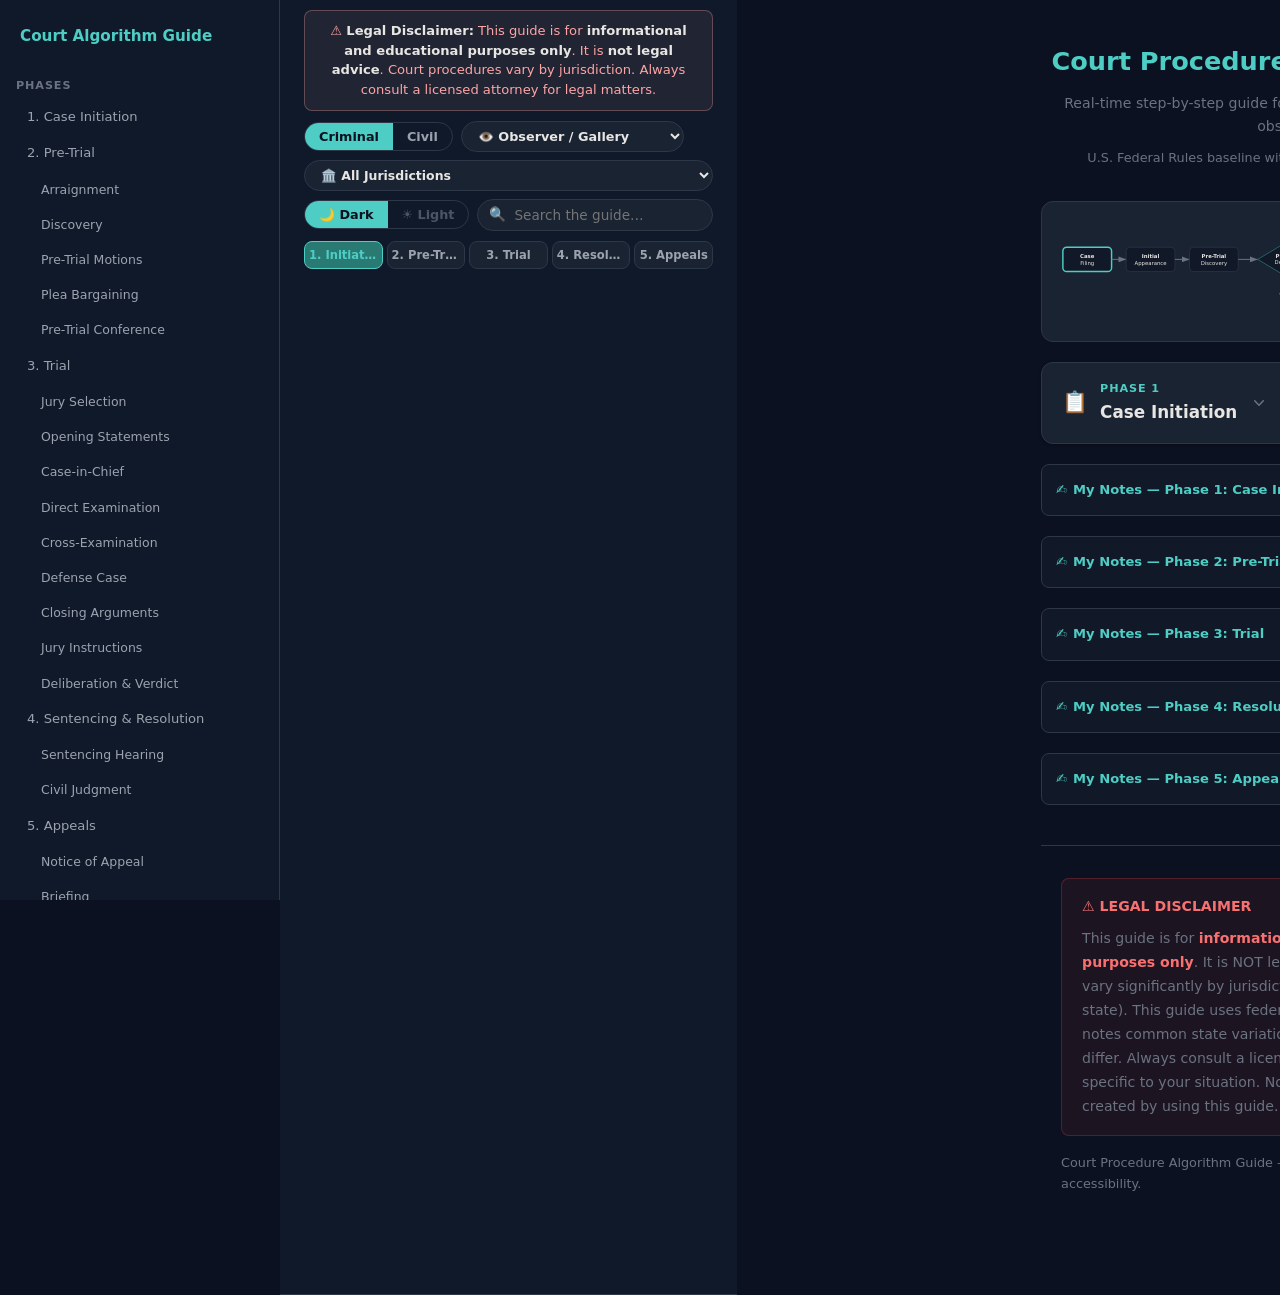
==== index.html @ 758b0d84 "Initial commit: Court Procedure Algorithm Guide https://claude.ai/code/session_01UAbNQMoaGvbBJD4pJRa" ====
<!DOCTYPE html>
<html lang="en">
<head>
<meta charset="UTF-8">
<meta name="viewport" content="width=device-width, initial-scale=1.0">
<title>Court Procedure Algorithm Guide</title>
<meta name="description" content="Autism-friendly, real-time court procedure algorithm guide for watching court cams or sitting in the gallery.">
<link rel="stylesheet" href="court.css">
<script src="court.js" defer></script>
</head>
<body class="case-criminal role-observer">

<!-- =====================================================================
     SIDEBAR NAVIGATION
     ===================================================================== -->
<div class="layout">
<nav class="sidebar" id="sidebar">
  <div style="padding:12px 20px;font-weight:700;color:var(--accent);font-size:0.95rem;">Court Algorithm Guide</div>
  <div class="sidebar-title">Phases</div>
  <a href="#phase1">1. Case Initiation</a>
  <a href="#phase2">2. Pre-Trial</a>
  <a href="#p2-arraignment" class="sub">Arraignment</a>
  <a href="#p2-discovery" class="sub">Discovery</a>
  <a href="#p2-motions" class="sub">Pre-Trial Motions</a>
  <a href="#p2-plea" class="sub">Plea Bargaining</a>
  <a href="#p2-conference" class="sub">Pre-Trial Conference</a>
  <a href="#phase3">3. Trial</a>
  <a href="#p3-voir-dire" class="sub">Jury Selection</a>
  <a href="#p3-openings" class="sub">Opening Statements</a>
  <a href="#p3-case-in-chief" class="sub">Case-in-Chief</a>
  <a href="#p3-direct" class="sub">Direct Examination</a>
  <a href="#p3-cross" class="sub">Cross-Examination</a>
  <a href="#p3-defense-case" class="sub">Defense Case</a>
  <a href="#p3-closings" class="sub">Closing Arguments</a>
  <a href="#p3-instructions" class="sub">Jury Instructions</a>
  <a href="#p3-deliberation" class="sub">Deliberation &amp; Verdict</a>
  <a href="#phase4">4. Sentencing &amp; Resolution</a>
  <a href="#p4-sentencing" class="sub">Sentencing Hearing</a>
  <a href="#p4-civil-judgment" class="sub">Civil Judgment</a>
  <a href="#phase5">5. Appeals</a>
  <a href="#p5-notice" class="sub">Notice of Appeal</a>
  <a href="#p5-briefing" class="sub">Briefing</a>
  <a href="#p5-oral-arg" class="sub">Oral Argument</a>
  <a href="#glossary">Glossary</a>

  <div class="sidebar-title" style="margin-top:16px;">Personal</div>
  <details class="sidebar-panel" id="progressPanel">
    <summary>Progress Tracker</summary>
    <div class="panel-body">
      <div class="progress-bar-mini"><div class="fill" id="progressFill"></div></div>
      <ul class="progress-list">
        <li><label><input type="checkbox" data-phase="phase1"> Phase 1: Initiation</label></li>
        <li><label><input type="checkbox" data-phase="phase2"> Phase 2: Pre-Trial</label></li>
        <li><label><input type="checkbox" data-phase="phase3"> Phase 3: Trial</label></li>
        <li><label><input type="checkbox" data-phase="phase4"> Phase 4: Resolution</label></li>
        <li><label><input type="checkbox" data-phase="phase5"> Phase 5: Appeals</label></li>
      </ul>
    </div>
  </details>
  <details class="sidebar-panel" id="bookmarksPanel">
    <summary>Bookmarks</summary>
    <div class="panel-body">
      <ul class="bookmarks-list" id="bookmarksList"></ul>
      <div class="bookmarks-empty" id="bookmarksEmpty">No bookmarks yet. Click 🔖 on any section to bookmark it.</div>
    </div>
  </details>
</nav>

<div class="sidebar-overlay" id="sidebarOverlay"></div>
<button class="sidebar-toggle" id="sidebarToggle" aria-label="Toggle navigation">☰</button>

<!-- =====================================================================
     TOP BAR: Disclaimer, Controls, Search, Phase Progress
     ===================================================================== -->
<div class="top-bar" id="topBar">
  <div class="disclaimer">
    ⚠️ <strong>Legal Disclaimer:</strong> This guide is for <strong>informational and educational purposes only</strong>. It is <strong>not legal advice</strong>. Court procedures vary by jurisdiction. Always consult a licensed attorney for legal matters.
  </div>
  <div class="controls-row">
    <div class="toggle-group" id="caseToggle">
      <button class="active" data-case="criminal">Criminal</button>
      <button data-case="civil">Civil</button>
    </div>
    <select class="role-select" id="roleSelect">
      <option value="observer" selected>👁️ Observer / Gallery</option>
      <option value="judge">⚖️ Judge</option>
      <option value="prosecution">📋 Prosecution / Plaintiff</option>
      <option value="defense">🛡️ Defense Attorney</option>
      <option value="defendant">👤 Defendant</option>
      <option value="witness">🗣️ Witness</option>
    </select>
    <select class="jurisdiction-select" id="jurisdictionSelect">
      <option value="both" selected>🏛️ All Jurisdictions</option>
      <option value="federal">Federal</option>
      <option value="state">State</option>
    </select>
    <div class="toggle-group" id="themeToggle">
      <button class="active" data-theme="dark">🌙 Dark</button>
      <button data-theme="light">☀️ Light</button>
    </div>
    <div class="search-bar">
      <input type="text" id="searchInput" placeholder="Search the guide…" aria-label="Search">
      <button class="clear-search" id="clearSearch">✕</button>
    </div>
  </div>
  <div class="phase-progress" id="phaseProgress">
    <button data-target="phase1" class="active">1. Initiation</button>
    <button data-target="phase2">2. Pre-Trial</button>
    <button data-target="phase3">3. Trial</button>
    <button data-target="phase4">4. Resolution</button>
    <button data-target="phase5">5. Appeals</button>
  </div>
</div>

<!-- =====================================================================
     MAIN CONTENT AREA
     ===================================================================== -->
<main class="main-content" id="mainContent">

<div class="page-header">
  <h1>Court Procedure Algorithm Guide</h1>
  <p class="subtitle">Real-time step-by-step guide for court cam watchers and gallery observers</p>
  <p class="subtitle" style="margin-top:4px;font-size:0.8rem;">U.S. Federal Rules baseline with common state variations noted</p>
</div>

<!-- =====================================================================
     INTERACTIVE FLOWCHART — Case Flow Navigator
     ===================================================================== -->
<div class="flowchart-container" id="flowchart">
  <svg viewBox="0 0 960 220" xmlns="http://www.w3.org/2000/svg">
    <defs>
      <marker id="arrowhead" markerWidth="8" markerHeight="6" refX="8" refY="3" orient="auto">
        <polygon points="0 0, 8 3, 0 6" fill="var(--text-muted)"/>
      </marker>
    </defs>

    <!-- Phase 1: Case Initiation -->
    <g class="fc-node fc-active" data-phase="phase1" transform="translate(10,60)">
      <rect x="0" y="0" width="100" height="50" rx="8" fill="var(--bg-surface)" stroke="var(--border)" stroke-width="1.5"/>
      <text x="50" y="22" text-anchor="middle" font-weight="600">Case</text>
      <text x="50" y="36" text-anchor="middle">Filing</text>
    </g>
    <line class="fc-arrow" x1="110" y1="85" x2="140" y2="85"/>

    <g class="fc-node" data-phase="phase1" transform="translate(140,60)">
      <rect x="0" y="0" width="100" height="50" rx="8" fill="var(--bg-surface)" stroke="var(--border)" stroke-width="1.5"/>
      <text x="50" y="22" text-anchor="middle" font-weight="600">Initial</text>
      <text x="50" y="36" text-anchor="middle">Appearance</text>
    </g>
    <line class="fc-arrow" x1="240" y1="85" x2="270" y2="85"/>

    <!-- Phase 2: Pre-Trial -->
    <g class="fc-node" data-phase="phase2" transform="translate(270,60)">
      <rect x="0" y="0" width="100" height="50" rx="8" fill="var(--bg-surface)" stroke="var(--border)" stroke-width="1.5"/>
      <text x="50" y="22" text-anchor="middle" font-weight="600">Pre-Trial</text>
      <text x="50" y="36" text-anchor="middle">Discovery</text>
    </g>
    <line class="fc-arrow" x1="370" y1="85" x2="410" y2="85"/>

    <!-- Decision: Plea? -->
    <g class="fc-node" data-phase="phase2" transform="translate(410,55)">
      <polygon points="50,0 100,30 50,60 0,30" fill="var(--bg-surface)" stroke="var(--accent-dim, var(--border))" stroke-width="1.5"/>
      <text x="50" y="27" text-anchor="middle" font-weight="600" font-size="10">Plea</text>
      <text x="50" y="39" text-anchor="middle" font-size="9">Deal?</text>
    </g>
    <!-- Yes arrow (down to sentencing) -->
    <line class="fc-arrow" x1="460" y1="115" x2="460" y2="170"/>
    <text class="fc-label" x="468" y="148">Yes</text>
    <!-- No arrow (right to trial) -->
    <line class="fc-arrow" x1="510" y1="85" x2="550" y2="85"/>
    <text class="fc-label" x="520" y="78">No</text>

    <!-- Phase 3: Trial -->
    <g class="fc-node" data-phase="phase3" transform="translate(550,60)">
      <rect x="0" y="0" width="100" height="50" rx="8" fill="var(--bg-surface)" stroke="var(--border)" stroke-width="1.5"/>
      <text x="50" y="22" text-anchor="middle" font-weight="600">Trial</text>
      <text x="50" y="36" text-anchor="middle">Proceedings</text>
    </g>
    <line class="fc-arrow" x1="650" y1="85" x2="690" y2="85"/>

    <!-- Decision: Guilty? -->
    <g class="fc-node" data-phase="phase3" transform="translate(690,55)">
      <polygon points="50,0 100,30 50,60 0,30" fill="var(--bg-surface)" stroke="var(--accent-dim, var(--border))" stroke-width="1.5"/>
      <text x="50" y="27" text-anchor="middle" font-weight="600" font-size="10">Guilty</text>
      <text x="50" y="39" text-anchor="middle" font-size="9">Verdict?</text>
    </g>
    <!-- Yes arrow (down to sentencing) -->
    <line class="fc-arrow" x1="740" y1="115" x2="740" y2="170"/>
    <text class="fc-label" x="748" y="148">Yes</text>
    <!-- No arrow (to case closed) -->
    <line class="fc-arrow" x1="790" y1="85" x2="920" y2="85"/>
    <text class="fc-label" x="830" y="78">Not Guilty</text>

    <!-- Case Closed (acquittal) -->
    <g transform="translate(920,70)">
      <ellipse cx="20" cy="15" rx="20" ry="15" fill="var(--bg-surface)" stroke="var(--border)" stroke-width="1.5"/>
      <text x="20" y="19" text-anchor="middle" font-size="9" font-weight="600">End</text>
    </g>

    <!-- Phase 4: Sentencing (bottom row) -->
    <g class="fc-node" data-phase="phase4" transform="translate(550,170)">
      <rect x="0" y="0" width="100" height="40" rx="8" fill="var(--bg-surface)" stroke="var(--border)" stroke-width="1.5"/>
      <text x="50" y="25" text-anchor="middle" font-weight="600">Sentencing</text>
    </g>
    <!-- Arrows pointing into sentencing from plea and verdict -->
    <line class="fc-arrow" x1="460" y1="190" x2="550" y2="190"/>
    <line class="fc-arrow" x1="650" y1="190" x2="740" y2="170" style="display:none"/>

    <!-- Phase 5: Appeals -->
    <line class="fc-arrow" x1="650" y1="190" x2="690" y2="190"/>
    <g class="fc-node" data-phase="phase5" transform="translate(690,170)">
      <rect x="0" y="0" width="100" height="40" rx="8" fill="var(--bg-surface)" stroke="var(--border)" stroke-width="1.5"/>
      <text x="50" y="25" text-anchor="middle" font-weight="600">Appeals</text>
    </g>

    <!-- Arrow from sentencing down and then to appeals is already implied by position -->
    <!-- Arrow from guilty verdict down to sentencing -->
    <line class="fc-arrow" x1="740" y1="170" x2="740" y2="190" style="display:none"/>
  </svg>
</div>

<!-- =====================================================================
     PHASE 1: CASE INITIATION
     ===================================================================== -->
<div class="phase phase-tab active" id="phase1">
<div class="phase-card">
  <div class="phase-hdr" onclick="togglePhase(this)">
    <span class="icon">📋</span>
    <div>
      <div class="phase-num">Phase 1</div>
      <div class="label">Case Initiation</div>
    </div>
    <svg class="chevron" viewBox="0 0 20 20" fill="currentColor"><path d="M5.23 7.21a.75.75 0 011.06.02L10 11.168l3.71-3.938a.75.75 0 111.08 1.04l-4.25 4.5a.75.75 0 01-1.08 0l-4.25-4.5a.75.75 0 01.02-1.06z"/></svg>
  </div>
  <div class="phase-body">
    <div class="phase-body-inner">

      <!-- Recognition Cues -->
      <div class="section-block recognition">
        <div class="sec-title">👁️ Recognition Cues — What You See/Hear Right Now</div>
        <p><strong>On court cam:</strong> You will likely NOT see this phase on camera. Case initiation happens at the clerk's office or electronically. If you see a brief hearing, it is probably an initial appearance (criminal) where the defendant first appears before a judge.</p>
        <p><strong>Audio cues:</strong> The judge may state the case number and parties' names. You may hear "This is the initial appearance in the matter of [State/People] versus [Name]."</p>
        <p><strong>Visual cues:</strong> Defendant may be in jail clothing (if arrested) or street clothes. Attorney may or may not be present yet.</p>
      </div>

      <!-- Overview -->
      <div class="section-block" style="background:transparent;border:none;padding:0 0 0 0;">
        <h3>Overview &amp; Purpose</h3>
        <p>This is how a court case officially begins. In a <strong>criminal case</strong>, the government files charges against a person. In a <strong>civil case</strong>, one person or organization files a complaint against another. The court assigns a case number, and the other side gets officially notified. This phase is mostly paperwork — you rarely see it on a court cam.</p>
      </div>

      <!-- Judge -->
      <div class="section-block judge" data-role="judge">
        <div class="sec-title">⚖️ Judge</div>
        <p><strong>MUST do:</strong></p>
        <ul>
          <li>Review the filed complaint or charging document for legal sufficiency</li>
          <li>In criminal cases: determine <span class="term" data-term="probable-cause">probable cause</span> if charges come via complaint (not grand jury indictment)</li>
          <li>Set an initial hearing date</li>
          <li>Issue a summons or, in criminal cases, a warrant if the defendant has not been arrested</li>
        </ul>
        <p><strong>MAY do:</strong></p>
        <ul>
          <li>Dismiss the case immediately if the filing is legally deficient on its face</li>
          <li>Issue a <span class="term" data-term="tro">temporary restraining order (TRO)</span> in civil cases if emergency relief is requested</li>
          <li class="criminal-only">Set bail or conditions of release at the initial appearance</li>
        </ul>
        <p><strong>Discretionary powers:</strong></p>
        <ul>
          <li>Assign the case to a specific courtroom or division</li>
          <li>Consolidate related cases</li>
          <li class="criminal-only">Decide whether to hold the defendant or release them before arraignment</li>
        </ul>
      </div>

      <!-- Prosecution / Plaintiff -->
      <div class="section-block prosecution" data-role="prosecution">
        <div class="sec-title">📋 Prosecution / Plaintiff</div>
        <p><strong>Due diligence:</strong></p>
        <ul>
          <li class="criminal-only">Review all evidence before filing charges to ensure they can be supported</li>
          <li class="civil-only">Verify all facts in the complaint are accurate and supportable</li>
          <li>Confirm the correct court has <span class="term" data-term="jurisdiction">jurisdiction</span> (authority to hear this type of case)</li>
          <li>Ensure the <span class="term" data-term="statute-of-limitations">statute of limitations</span> (deadline to file) has not expired</li>
        </ul>
        <p><strong>Required actions:</strong></p>
        <ul>
          <li>File the charging document (criminal) or complaint (civil) with the clerk</li>
          <li>Pay filing fees or obtain a fee waiver (civil)</li>
          <li>Arrange for the other side to be officially served (given legal notice)</li>
        </ul>
      </div>

      <!-- Defense -->
      <div class="section-block defense" data-role="defense">
        <div class="sec-title">🛡️ Defense</div>
        <p><strong>Due diligence:</strong></p>
        <ul>
          <li>Verify that service was done correctly (the notice was delivered following legal rules)</li>
          <li>Check that the court has proper jurisdiction</li>
          <li>Review the complaint or charges for legal deficiencies</li>
        </ul>
        <p><strong>Required actions:</strong></p>
        <ul>
          <li class="criminal-only">Appear at the initial appearance if the defendant has been arrested</li>
          <li class="civil-only">Note the deadline to file a response (usually 20-30 days after service)</li>
        </ul>
        <p><strong>Counter-strategies:</strong></p>
        <ul>
          <li>File a motion to dismiss if the complaint fails to state a valid legal claim</li>
          <li>Challenge improper service of process</li>
          <li>Challenge jurisdiction or venue (the case is filed in the wrong court or location)</li>
        </ul>
      </div>

      <!-- Objections Guide -->
      <div class="section-block objection">
        <div class="sec-title">🚩 Objections Guide</div>
        <p>Objections are rare during case initiation. The main challenges happen through written motions, not spoken objections. However, at an <strong>initial appearance</strong> (criminal), you may hear:</p>
        <table>
          <tr><th>Objection / Motion</th><th>When Raised</th><th>Example Phrasing</th><th>Typical Response</th></tr>
          <tr>
            <td>Challenge to probable cause</td>
            <td>Initial appearance, before bail is set</td>
            <td>"Your Honor, the defense challenges the finding of probable cause. The affidavit fails to establish…"</td>
            <td>Judge reviews the affidavit; may order a probable cause hearing or find cause exists</td>
          </tr>
          <tr>
            <td>Excessive bail argument</td>
            <td>After charges are read</td>
            <td>"Your Honor, the requested bail is excessive given my client's ties to the community and lack of prior record…"</td>
            <td>Judge sets, reduces, or denies bail. Cites flight risk and community safety factors.</td>
          </tr>
          <tr>
            <td>Request for appointed counsel</td>
            <td>When the judge asks about representation</td>
            <td>"Your Honor, I cannot afford an attorney and request the court appoint one."</td>
            <td>Judge orders a financial inquiry; appoints a public defender if the defendant qualifies</td>
          </tr>
        </table>
      </div>

      <!-- Evidence Rules -->
      <div class="section-block evidence">
        <div class="sec-title">📜 Evidence Rules in This Phase</div>
        <p>Very few evidence rules apply during case initiation because there is no testimony or trial-style evidence presentation. Key points:</p>
        <ul>
          <li><strong>Probable cause standard (criminal):</strong> Much lower than trial. The judge only needs to find that a reasonable person would believe a crime was committed and this defendant committed it. Hearsay IS allowed in probable cause affidavits. (See <em>Illinois v. Gates</em>, 462 U.S. 213 (1983).)</li>
          <li><strong>Complaint allegations (civil):</strong> Taken as true for purposes of deciding whether the case can proceed. No evidence is presented — just the written allegations.</li>
          <li class="federal-note"><strong>FRE reference:</strong> The Federal Rules of Evidence (FRE) do not generally apply at this stage. <em>FRE 1101(d)(3)</em> exempts preliminary examinations in criminal cases from most evidence rules.</li>
          <li class="state-note"><strong>State variation:</strong> Some states require a preliminary hearing within a set number of days (e.g., 10-14 days) if the defendant is in custody. Others use grand jury indictment instead.</li>
        </ul>
      </div>

      <!-- Decision Tree -->
      <div class="section-block" style="background:transparent;border:none;padding:0;">
        <div class="sec-title" style="color:var(--accent);">🔀 Next Possible Outcomes</div>
        <div class="decision-tree">Case Filed
├─ Criminal Path
│  ├─ Arrest already made → Initial Appearance (within 24-48 hrs)
│  │  ├─ Bail set → Defendant released → Arraignment scheduled
│  │  └─ Bail denied → Defendant held in custody → Arraignment scheduled
│  └─ No arrest yet → Summons or warrant issued
│     ├─ Defendant appears voluntarily → Initial Appearance
│     └─ Warrant executed (arrest) → Initial Appearance
└─ Civil Path
   ├─ Complaint filed and served → Defendant has 20-30 days to respond
   │  ├─ Defendant files Answer → Case moves to Pre-Trial (Discovery)
   │  ├─ Defendant files Motion to Dismiss → Judge rules on motion
   │  └─ Defendant does nothing → Plaintiff may seek Default Judgment
   └─ Emergency relief requested → Judge may issue TRO immediately</div>
      </div>

      <!-- Sensory / Social Expectations -->
      <div class="section-block observer">
        <div class="sec-title">👁️ Sensory &amp; Social Expectations (Gallery / Court Cam)</div>
        <ul>
          <li><strong>Noise level:</strong> Very quiet. Mostly the judge speaking and brief attorney responses.</li>
          <li><strong>Duration:</strong> Initial appearances are very short — usually 5 to 15 minutes per case.</li>
          <li><strong>What you see:</strong> The defendant stands (often in jail clothing if arrested). A public defender may be meeting them for the first time. The judge reads charges quickly.</li>
          <li><strong>Gallery etiquette:</strong> Remain seated and silent. No phones. No reactions. The bailiff will enforce this.</li>
          <li><strong>Emotional tone:</strong> This can be stressful to watch. Defendants may appear confused or emotional. Family members in the gallery may react.</li>
        </ul>
      </div>

      <!-- Checklist & Observer Notes -->
      <div class="section-block checklist">
        <div class="sec-title">✅ Checklist &amp; Observer Notes</div>
        <p><strong>For participants:</strong></p>
        <ul>
          <li>Confirm you have the correct court date, time, and courtroom number</li>
          <li>Bring a government-issued photo ID</li>
          <li>Arrive at least 30 minutes early for security screening</li>
          <li class="criminal-only">If defendant: do not discuss the case with anyone except your attorney</li>
          <li class="civil-only">If plaintiff: bring copies of all filed documents</li>
        </ul>
        <p><strong>What to watch for on cam:</strong></p>
        <ul>
          <li>Does the judge explain the charges clearly to the defendant?</li>
          <li>Does the defendant have an attorney, or is one being appointed?</li>
          <li>What bail amount is set? Are conditions attached (e.g., no contact orders)?</li>
          <li>What is the next court date? (The judge will state this.)</li>
        </ul>
      </div>

      <!-- Pitfalls -->
      <div class="section-block pitfalls">
        <div class="sec-title">⚠️ Common Pitfalls &amp; Red Flags</div>
        <ul>
          <li><strong>Missing the response deadline (civil):</strong> If the defendant does not respond to the complaint within the deadline, the plaintiff can request a default judgment — meaning they win automatically.</li>
          <li><strong>Failing to appear (criminal):</strong> If the defendant does not show up for the initial appearance, the judge will issue a bench warrant for their arrest.</li>
          <li><strong>Wrong court:</strong> Filing in a court that lacks jurisdiction wastes time and money. The case gets dismissed, and you must refile in the correct court.</li>
          <li><strong>Statute of limitations expired:</strong> If the filing deadline has passed, the case is permanently barred. There is no fix for this.</li>
        </ul>
      </div>

    </div>
  </div>
</div>
</div>
<details class="phase-notes">
  <summary>My Notes — Phase 1: Case Initiation</summary>
  <textarea data-phase="phase1" placeholder="Type your personal notes for Phase 1: Case Initiation here..."></textarea>
</details>
<!-- END PHASE 1 -->

<!-- =====================================================================
     PHASE 2: PRE-TRIAL
     ===================================================================== -->
<div class="phase phase-tab" id="phase2">
<div class="phase-card">
  <div class="phase-hdr" onclick="togglePhase(this)">
    <span class="icon">⚙️</span>
    <div>
      <div class="phase-num">Phase 2</div>
      <div class="label">Pre-Trial</div>
    </div>
    <svg class="chevron" viewBox="0 0 20 20" fill="currentColor"><path d="M5.23 7.21a.75.75 0 011.06.02L10 11.168l3.71-3.938a.75.75 0 111.08 1.04l-4.25 4.5a.75.75 0 01-1.08 0l-4.25-4.5a.75.75 0 01.02-1.06z"/></svg>
  </div>
  <div class="phase-body">
    <div class="phase-body-inner">

      <div class="section-block recognition">
        <div class="sec-title">👁️ Recognition Cues — What You See/Hear Right Now</div>
        <p><strong>On court cam:</strong> Pre-trial hearings are common on court cams. You will see attorneys standing at tables, speaking to the judge. There is no jury present. The defendant sits at the defense table.</p>
        <p><strong>Audio cues:</strong> The judge may say "We are here on the matter of…" or "This is a pre-trial conference in case number…" You may hear references to "discovery," "motions," or "scheduling."</p>
        <p><strong>Visual cues:</strong> No jury box is filled. Attorneys may be holding folders or binders. The mood is procedural, not dramatic.</p>
      </div>

      <div class="section-block" style="background:transparent;border:none;padding:0;">
        <h3>Overview &amp; Purpose</h3>
        <p>Everything between filing the case and the actual trial happens here. Both sides exchange evidence (discovery), argue about what evidence should be allowed (motions), and try to resolve the case without a trial if possible. In criminal cases, this is where arraignment and plea bargaining happen. This phase can last weeks to months.</p>
      </div>

<!-- ============= SUB-PHASE 2A: ARRAIGNMENT ============= -->
<div class="sub-phase" id="phase2a">
  <div class="phase-card sub">
    <div class="phase-hdr sub" onclick="togglePhase(this)">
      <span class="icon">📢</span>
      <div>
        <div class="phase-num">Phase 2A</div>
        <div class="label">Arraignment</div>
      </div>
      <svg class="chevron" viewBox="0 0 20 20" fill="currentColor"><path d="M5.23 7.21a.75.75 0 011.06.02L10 11.168l3.71-3.938a.75.75 0 111.08 1.04l-4.25 4.5a.75.75 0 01-1.08 0l-4.25-4.5a.75.75 0 01.02-1.06z"/></svg>
    </div>
    <div class="phase-body">
      <div class="phase-body-inner">

        <div class="section-block recognition">
          <div class="sec-title">👁️ Recognition Cues</div>
          <p><strong>On court cam:</strong> The defendant stands before the judge. The judge reads the charges out loud. The defendant says "guilty," "not guilty," or "no contest." This is one of the most commonly filmed moments.</p>
          <p><strong>Audio cues:</strong> "How do you plead?" or "Do you understand the charges against you?" The clerk may read the charges formally.</p>
          <p><strong>Visual cues:</strong> Defendant stands, usually with their attorney. This is often brief — 5 to 15 minutes.</p>
        </div>

        <div class="section-block" style="background:transparent;border:none;padding:0;">
          <h3>Overview &amp; Purpose</h3>
          <p>Arraignment is the formal reading of criminal charges in open court. The defendant hears exactly what they are accused of and enters a plea. This is <strong>criminal only</strong> — civil cases do not have arraignments. In civil cases, the equivalent is the defendant filing a written Answer to the complaint.</p>
        </div>

        <div class="section-block judge" data-role="judge">
          <div class="sec-title">⚖️ Judge</div>
          <p><strong>MUST do:</strong></p>
          <ul>
            <li>Ensure the defendant understands the charges (read them or confirm defense counsel has explained them)</li>
            <li>Ask the defendant to enter a plea: guilty, not guilty, or no contest (<span class="term" data-term="nolo-contendere">nolo contendere</span>)</li>
            <li>Confirm the defendant has an attorney or waives that right knowingly</li>
            <li>Advise the defendant of their constitutional rights (right to trial, right to confront witnesses, right against self-incrimination)</li>
            <li>Set bail or modify existing bail conditions</li>
          </ul>
          <p><strong>MAY do:</strong></p>
          <ul>
            <li>Accept a guilty plea if it meets all legal requirements (knowing, voluntary, factual basis)</li>
            <li>Enter a not-guilty plea on behalf of a defendant who refuses to plead or stands mute</li>
            <li>Set a trial date or schedule the next hearing</li>
            <li>Issue protective orders (e.g., no-contact orders)</li>
          </ul>
          <p><strong>Discretionary powers:</strong></p>
          <ul>
            <li>Allow a continuance (delay) if the defense needs more time to review charges</li>
            <li>Modify bail up or down based on new information</li>
            <li>Refer the defendant for a competency evaluation if there are concerns about their ability to understand proceedings</li>
          </ul>
        </div>

        <div class="section-block prosecution" data-role="prosecution">
          <div class="sec-title">📋 Prosecution</div>
          <p><strong>Due diligence:</strong></p>
          <ul>
            <li>Ensure the charging document is accurate and complete before arraignment</li>
            <li>Be prepared to state the factual basis for charges if the defendant pleads guilty</li>
            <li>Have bail recommendation ready (based on flight risk, danger to community, criminal history)</li>
          </ul>
          <p><strong>Required actions:</strong></p>
          <ul>
            <li>Provide the defendant with a copy of the charging document (if not already done)</li>
            <li>Disclose any <span class="term" data-term="brady-material">Brady material</span> (evidence favorable to the defendant) as soon as practicable</li>
          </ul>
          <p><strong>Optional strategies:</strong></p>
          <ul>
            <li>Request high bail or detention if the defendant is a flight risk or danger</li>
            <li>Offer an early plea deal to resolve the case quickly</li>
            <li>Request a protective order if witness safety is a concern</li>
          </ul>
        </div>

        <div class="section-block defense" data-role="defense">
          <div class="sec-title">🛡️ Defense</div>
          <p><strong>Due diligence:</strong></p>
          <ul>
            <li>Review the charging document for errors, missing elements, or overcharging</li>
            <li>Verify the defendant understands the charges and potential penalties</li>
            <li>Assess whether bail conditions are appropriate</li>
          </ul>
          <p><strong>Required actions:</strong></p>
          <ul>
            <li>Enter a plea (almost always "not guilty" at arraignment to preserve all options)</li>
            <li>Request discovery from the prosecution</li>
          </ul>
          <p><strong>Counter-strategies:</strong></p>
          <ul>
            <li>Challenge the charges (move to dismiss for insufficient evidence or defective indictment)</li>
            <li>Argue for reduced bail or release on own recognizance (OR)</li>
            <li>Request a speedy trial if strategically advantageous</li>
            <li>Waive formal reading of charges (common — saves time, already reviewed with attorney)</li>
          </ul>
        </div>

        <div class="section-block objection">
          <div class="sec-title">🚩 Objections Guide</div>
          <p>Arraignment objections are limited but important:</p>
          <table>
            <tr><th>Objection / Motion</th><th>When Raised</th><th>Example Phrasing</th><th>Typical Response</th></tr>
            <tr>
              <td>Defective indictment / information</td>
              <td>Before entering a plea</td>
              <td>"Your Honor, we move to dismiss. The indictment fails to allege all essential elements of the offense under [statute]."</td>
              <td>Judge may dismiss, order the prosecution to re-file, or deny the motion and allow the case to proceed.</td>
            </tr>
            <tr>
              <td>Speedy trial violation</td>
              <td>If arraignment is delayed beyond statutory limits</td>
              <td>"Your Honor, we move to dismiss for violation of my client's right to a speedy arraignment. [X] days have passed since arrest."</td>
              <td>Judge examines the timeline. May dismiss or find good cause for the delay.</td>
            </tr>
            <tr>
              <td>Bail objection — excessive</td>
              <td>After prosecution requests bail amount</td>
              <td>"Your Honor, the requested bail of $[amount] is excessive under the Eighth Amendment. My client has [ties to community, employment, no prior record]…"</td>
              <td>Judge weighs factors and sets bail. May reduce, maintain, or increase.</td>
            </tr>
            <tr>
              <td>Bail objection — seek detention</td>
              <td>After defense requests release</td>
              <td>"Your Honor, the People request remand. The defendant poses a significant flight risk and danger to the community based on [specific facts]."</td>
              <td>Judge holds a detention hearing or rules immediately based on the record.</td>
            </tr>
            <tr>
              <td>Competency concern</td>
              <td>Any time during the proceeding</td>
              <td>"Your Honor, I have a good-faith concern about my client's competency to understand these proceedings. I request an evaluation."</td>
              <td>Judge typically grants the request. Proceedings are paused until a competency evaluation is completed.</td>
            </tr>
          </table>
        </div>

        <div class="section-block evidence">
          <div class="sec-title">📜 Evidence Rules in This Phase</div>
          <ul>
            <li><strong>No evidence is presented at arraignment.</strong> This is a procedural hearing, not an evidentiary one.</li>
            <li><strong>Exception — bail hearings:</strong> Prosecutors may present evidence (criminal history, flight risk factors) to support bail requests. The rules of evidence are relaxed — hearsay and proffer (attorney's summary of what evidence would show) are typically allowed.</li>
            <li class="federal-note"><strong>Guilty plea requirement:</strong> If the defendant pleads guilty, the judge must establish a <span class="term" data-term="factual-basis">factual basis</span> — the prosecution briefly states what they would prove at trial. This is NOT full evidence presentation. (<em>Federal Rule of Criminal Procedure 11(b)(3)</em>)</li>
            <li class="state-note"><strong>State variation:</strong> Some states combine the initial appearance and arraignment into one hearing. Others hold them separately. Federal courts under FRCP Rule 10 require arraignment in open court.</li>
          </ul>
        </div>

        <div class="section-block" style="background:transparent;border:none;padding:0;">
          <div class="sec-title" style="color:var(--accent);">🔀 Next Possible Outcomes</div>
          <div class="decision-tree">Arraignment
├─ Defendant pleads NOT GUILTY (most common)
│  ├─ Case proceeds to Discovery (Phase 2B)
│  ├─ Trial date is set
│  └─ Bail conditions set or modified
├─ Defendant pleads GUILTY
│  ├─ Judge confirms plea is knowing and voluntary
│  ├─ Judge accepts plea → Sentencing scheduled (Phase 4)
│  └─ Judge rejects plea (rare) → Plea withdrawn, case continues
├─ Defendant pleads NO CONTEST (nolo contendere)
│  ├─ Same as guilty for criminal purposes
│  └─ Cannot be used against defendant in related civil case
├─ Defendant stands MUTE (refuses to plead)
│  └─ Judge enters not-guilty plea on their behalf → Case proceeds
└─ Competency concern raised
   └─ Proceedings paused → Evaluation ordered → Return to court</div>
        </div>

        <div class="section-block observer">
          <div class="sec-title">👁️ Sensory &amp; Social Expectations (Gallery / Court Cam)</div>
          <ul>
            <li><strong>Noise level:</strong> Quiet. The judge speaks clearly and directly to the defendant.</li>
            <li><strong>Duration:</strong> Usually 5-15 minutes per defendant. High-profile cases may take longer.</li>
            <li><strong>What you see:</strong> Defendant stands at the podium or defense table. Attorney stands next to them. Prosecutor is at the other table. No jury present.</li>
            <li><strong>Pace:</strong> Courts often process many arraignments in a row (a "calendar call"). Each one is fast. You may see 10-30 defendants in one session.</li>
            <li><strong>Emotional tone:</strong> Tense but routine. Most defendants plead not guilty and the hearing ends quickly. Guilty pleas create more discussion.</li>
            <li><strong>Gallery note:</strong> Family members often attend. You may hear quiet reactions when bail is set high or charges are read.</li>
          </ul>
        </div>

        <div class="section-block checklist">
          <div class="sec-title">✅ Checklist &amp; Observer Notes</div>
          <p><strong>For participants:</strong></p>
          <ul>
            <li>Defendant: dress appropriately (business casual minimum if out of custody)</li>
            <li>Know the case number and courtroom before arriving</li>
            <li>Defense attorney: have reviewed the charging document and discussed plea options with client</li>
            <li>Do NOT speak unless the judge asks you a direct question</li>
          </ul>
          <p><strong>What to watch for on cam:</strong></p>
          <ul>
            <li>What plea does the defendant enter? (Almost always "not guilty" at this stage)</li>
            <li>Does the judge explain the rights clearly?</li>
            <li>What bail is set? Any conditions (GPS monitor, no contact, surrender passport)?</li>
            <li>Does the defense request anything unusual (competency eval, speedy trial demand)?</li>
            <li>Is the next court date stated clearly?</li>
          </ul>
        </div>

        <div class="section-block pitfalls">
          <div class="sec-title">⚠️ Common Pitfalls &amp; Red Flags</div>
          <ul>
            <li><strong>Pleading guilty too early:</strong> Defendants who plead guilty at arraignment without attorney advice may waive important rights and miss potential defenses.</li>
            <li><strong>Not understanding charges:</strong> If the defendant seems confused, the defense attorney should request time to explain. Judges sometimes proceed too quickly.</li>
            <li><strong>Bail set too high:</strong> If the defendant cannot post bail, they remain in jail during the entire pre-trial period, which can pressure them into accepting a plea deal.</li>
            <li><strong>Missing arraignment:</strong> A bench warrant will be issued. The defendant will be arrested and may lose bail privileges.</li>
          </ul>
        </div>

      </div>
    </div>
  </div>
</div>
<!-- END SUB-PHASE 2A -->

<!-- ============= SUB-PHASE 2B: DISCOVERY ============= -->
<div class="sub-phase" id="phase2b">
  <div class="phase-card sub">
    <div class="phase-hdr sub" onclick="togglePhase(this)">
      <span class="icon">🔍</span>
      <div>
        <div class="phase-num">Phase 2B</div>
        <div class="label">Discovery</div>
      </div>
      <svg class="chevron" viewBox="0 0 20 20" fill="currentColor"><path d="M5.23 7.21a.75.75 0 011.06.02L10 11.168l3.71-3.938a.75.75 0 111.08 1.04l-4.25 4.5a.75.75 0 01-1.08 0l-4.25-4.5a.75.75 0 01.02-1.06z"/></svg>
    </div>
    <div class="phase-body">
      <div class="phase-body-inner">

        <div class="section-block recognition">
          <div class="sec-title">👁️ Recognition Cues</div>
          <p><strong>On court cam:</strong> Discovery itself happens outside the courtroom (offices, depositions). You will only see discovery on camera if there is a <strong>discovery dispute hearing</strong> — one side asks the judge to force the other to turn over evidence.</p>
          <p><strong>Audio cues:</strong> "Your Honor, the defense has failed to comply with our discovery requests…" or "We move to compel production of…"</p>
          <p><strong>Visual cues:</strong> Attorneys at tables with stacks of papers. No witnesses. No jury. Informal, procedural tone.</p>
        </div>

        <div class="section-block" style="background:transparent;border:none;padding:0;">
          <h3>Overview &amp; Purpose</h3>
          <p>Discovery is the formal exchange of evidence and information between the two sides. Each side gets to see what the other side has — witness lists, documents, physical evidence, expert reports. The goal is to prevent surprise at trial. In criminal cases, the prosecution has a constitutional duty to share evidence that helps the defendant (<span class="term" data-term="brady-material">Brady material</span>). Discovery can take weeks to months.</p>
        </div>

        <div class="section-block judge" data-role="judge">
          <div class="sec-title">⚖️ Judge</div>
          <p><strong>MUST do:</strong></p>
          <ul>
            <li>Rule on discovery disputes when the parties cannot agree</li>
            <li>Enforce discovery deadlines set in the scheduling order</li>
            <li>Ensure constitutional discovery obligations are met (criminal cases)</li>
          </ul>
          <p><strong>MAY do:</strong></p>
          <ul>
            <li>Issue <span class="term" data-term="sanctions">sanctions</span> (penalties) for failure to comply with discovery — ranging from fines to excluding evidence to dismissing the case</li>
            <li>Issue a protective order limiting how certain sensitive information can be used</li>
            <li>Conduct an <span class="term" data-term="in-camera">in camera</span> (private) review of disputed documents to decide if they must be disclosed</li>
          </ul>
          <p><strong>Discretionary powers:</strong></p>
          <ul>
            <li>Set the scope and timing of discovery</li>
            <li>Limit discovery if it becomes burdensome, harassing, or disproportionate to the case</li>
            <li>Extend deadlines for good cause</li>
          </ul>
        </div>

        <div class="section-block prosecution" data-role="prosecution">
          <div class="sec-title">📋 Prosecution / Plaintiff</div>
          <p><strong>Due diligence:</strong></p>
          <ul>
            <li class="criminal-only"><strong>Brady obligation (constitutional):</strong> Must disclose ALL evidence favorable to the defense — exculpatory evidence (suggests innocence) and impeachment evidence (undermines prosecution witnesses). Failure to do so can result in conviction being overturned. (<em>Brady v. Maryland</em>, 373 U.S. 83 (1963))</li>
            <li class="criminal-only"><strong>Giglio obligation:</strong> Must disclose any deals, promises, or benefits given to witnesses in exchange for testimony. (<em>Giglio v. United States</em>, 405 U.S. 150 (1972))</li>
            <li class="civil-only">Respond to all discovery requests within deadlines (typically 30 days under FRCP)</li>
            <li>Review all evidence for <span class="term" data-term="privilege">privilege</span> (attorney-client, work product) before disclosing</li>
          </ul>
          <p><strong>Required actions:</strong></p>
          <ul>
            <li>Provide witness lists, exhibit lists, and copies of physical evidence</li>
            <li class="criminal-only">Provide police reports, lab results, witness statements, and surveillance footage</li>
            <li class="civil-only">Respond to interrogatories (written questions), document requests, and requests for admission</li>
          </ul>
          <p><strong>Optional strategies:</strong></p>
          <ul>
            <li class="civil-only">Serve extensive discovery requests to find weaknesses in the opposing case</li>
            <li class="civil-only">Take depositions of key witnesses to lock in testimony</li>
            <li>Move for a protective order on sensitive materials (trade secrets, victim information)</li>
          </ul>
        </div>

        <div class="section-block defense" data-role="defense">
          <div class="sec-title">🛡️ Defense</div>
          <p><strong>Due diligence:</strong></p>
          <ul>
            <li>Review ALL discovery materials thoroughly — look for inconsistencies, missing evidence, or Brady violations</li>
            <li>Identify potential witnesses and gather independent evidence</li>
            <li class="criminal-only">Verify that the prosecution has disclosed everything required</li>
          </ul>
          <p><strong>Required actions:</strong></p>
          <ul>
            <li class="criminal-only">Disclose alibi witnesses and expert witnesses if required by local rules (varies by jurisdiction)</li>
            <li class="civil-only">Respond to all discovery requests within deadlines</li>
            <li>Preserve all potentially relevant evidence (failure = <span class="term" data-term="spoliation">spoliation</span>, which has severe penalties)</li>
          </ul>
          <p><strong>Counter-strategies:</strong></p>
          <ul>
            <li>File a motion to compel if the prosecution/plaintiff is withholding evidence</li>
            <li>Challenge the scope of overly broad discovery requests</li>
            <li>Conduct independent investigation — hire investigators, interview witnesses</li>
            <li class="civil-only">Take depositions of the plaintiff and key witnesses to find weaknesses</li>
          </ul>
        </div>

        <div class="section-block objection">
          <div class="sec-title">🚩 Objections Guide</div>
          <p>Discovery objections appear in written responses or are argued at hearings:</p>
          <table>
            <tr><th>Objection</th><th>When Raised</th><th>Example Phrasing</th><th>Typical Response</th></tr>
            <tr>
              <td>Overly broad / unduly burdensome</td>
              <td>In written response to discovery request</td>
              <td>"Defendant objects. The request seeks all documents from a 10-year period with no limitation on subject matter, which is overly broad and unduly burdensome."</td>
              <td>Judge may narrow the request or order compliance with a more specific scope.</td>
            </tr>
            <tr>
              <td>Attorney-client privilege</td>
              <td>When documents or testimony would reveal confidential attorney communications</td>
              <td>"Objection — attorney-client privilege. This communication was made in confidence between the client and their attorney for legal advice."</td>
              <td>Judge reviews privilege claim. May order in camera review. Upholds if properly established.</td>
            </tr>
            <tr>
              <td>Work product doctrine</td>
              <td>When materials prepared for litigation are requested</td>
              <td>"Objection — work product. These documents were prepared in anticipation of litigation by counsel."</td>
              <td>Protected unless the requesting party shows substantial need and inability to obtain equivalent information. (<em>Hickman v. Taylor</em>)</td>
            </tr>
            <tr>
              <td>Relevance</td>
              <td>When the requested information is not related to the case</td>
              <td>"Objection. The requested medical records from 20 years ago are not relevant to the current claim."</td>
              <td>Judge weighs relevance broadly during discovery (broader than at trial). May allow or limit.</td>
            </tr>
            <tr>
              <td>Brady violation (criminal)</td>
              <td>When defense believes prosecution is withholding favorable evidence</td>
              <td>"Your Honor, we have reason to believe the State possesses exculpatory evidence — specifically [description] — that has not been disclosed as required by Brady."</td>
              <td>Judge orders the prosecution to disclose or face sanctions. Serious violations can lead to dismissal.</td>
            </tr>
          </table>
        </div>

        <div class="section-block evidence">
          <div class="sec-title">📜 Evidence Rules in This Phase</div>
          <ul>
            <li><strong>Discovery is broader than trial evidence.</strong> Information that would be inadmissible at trial (e.g., hearsay) is still discoverable if it is "reasonably calculated to lead to the discovery of admissible evidence." (<em>FRCP Rule 26(b)(1)</em>)</li>
            <li><strong>Privilege protections apply:</strong> Attorney-client privilege, spousal privilege, doctor-patient privilege, and work product doctrine all limit what must be disclosed.</li>
            <li><strong>Expert witness disclosures:</strong> Both sides must disclose expert witnesses and provide their reports, opinions, and qualifications. (<em>FRCP Rule 26(a)(2)</em>; <em>FRE 702</em> governs admissibility at trial.)</li>
            <li><strong>Depositions:</strong> Witnesses testify under oath outside court. Deposition testimony can be used at trial if the witness is unavailable (<em>FRE 804(b)(1)</em>) or to impeach (contradict) their live testimony (<em>FRE 801(d)(1)</em>).</li>
            <li class="state-note"><strong>State variation:</strong> Criminal discovery rules vary widely. Some states have "open file" policies (prosecution shares everything). Others are far more restrictive. Federal criminal discovery is governed by <em>FRCP Criminal Rule 16</em>, which is narrower than civil discovery.</li>
          </ul>
        </div>

        <div class="section-block" style="background:transparent;border:none;padding:0;">
          <div class="sec-title" style="color:var(--accent);">🔀 Next Possible Outcomes</div>
          <div class="decision-tree">Discovery Phase
├─ Both sides cooperate → Discovery completed on time
│  └─ Case moves to Pre-Trial Motions (Phase 2C)
├─ Discovery dispute arises
│  ├─ Motion to Compel filed → Judge orders disclosure → Compliance
│  ├─ Motion to Compel filed → Judge denies → Limited discovery
│  └─ Sanctions imposed for non-compliance
│     ├─ Monetary fine
│     ├─ Evidence excluded at trial
│     ├─ Adverse inference instruction (jury told to assume missing evidence was bad)
│     └─ Case dismissed (extreme cases)
├─ Brady violation discovered (criminal)
│  ├─ Evidence disclosed late → Trial may be continued
│  └─ Evidence withheld intentionally → Charges may be dismissed
└─ Settlement / Plea negotiations begin based on discovery findings
   ├─ Case settles (civil) → Phase 4
   └─ Plea deal reached (criminal) → Phase 4</div>
        </div>

        <div class="section-block observer">
          <div class="sec-title">👁️ Sensory &amp; Social Expectations (Gallery / Court Cam)</div>
          <ul>
            <li><strong>Noise level:</strong> Quiet. Attorneys speak formally about procedural matters.</li>
            <li><strong>Duration:</strong> Discovery dispute hearings are typically 15-45 minutes.</li>
            <li><strong>What you see:</strong> Attorneys may hold large binders. Discussion is technical and procedural. This is not dramatic — it is about document exchanges and deadlines.</li>
            <li><strong>Depositions:</strong> These happen in offices, not courtrooms. You will NOT see these on court cam. Attorneys ask questions; a court reporter records everything.</li>
            <li><strong>Gallery note:</strong> Discovery hearings are often poorly attended. They are technical but critically important to the case outcome.</li>
          </ul>
        </div>

        <div class="section-block checklist">
          <div class="sec-title">✅ Checklist &amp; Observer Notes</div>
          <p><strong>What to watch for on cam (discovery dispute hearings):</strong></p>
          <ul>
            <li>Which side is requesting information? What are they asking for?</li>
            <li>Is the objecting side claiming privilege, burden, or relevance?</li>
            <li>Does the judge order compliance or limit the request?</li>
            <li>Are sanctions mentioned? (This indicates serious non-compliance.)</li>
            <li>Does either attorney mention Brady? (This is a major red flag in criminal cases.)</li>
          </ul>
        </div>

        <div class="section-block pitfalls">
          <div class="sec-title">⚠️ Common Pitfalls &amp; Red Flags</div>
          <ul>
            <li><strong>Hiding evidence:</strong> Intentionally withholding discoverable evidence can result in case dismissal, sanctions, or (for prosecutors) criminal charges and bar discipline.</li>
            <li><strong>Missing deadlines:</strong> Discovery has strict deadlines. Missing them can mean your evidence is excluded at trial.</li>
            <li><strong>Waiving privilege accidentally:</strong> Disclosing privileged documents without objection may waive the privilege permanently.</li>
            <li><strong>Destroying evidence (spoliation):</strong> Once litigation is anticipated, all relevant evidence must be preserved. Destroying it — even routinely — results in severe sanctions.</li>
          </ul>
        </div>

      </div>
    </div>
  </div>
</div>
<!-- END SUB-PHASE 2B -->

<!-- ============= SUB-PHASE 2C: PRE-TRIAL MOTIONS ============= -->
<div class="sub-phase" id="phase2c">
  <div class="phase-card sub">
    <div class="phase-hdr sub" onclick="togglePhase(this)">
      <span class="icon">📝</span>
      <div>
        <div class="phase-num">Phase 2C</div>
        <div class="label">Pre-Trial Motions &amp; Motions in Limine</div>
      </div>
      <svg class="chevron" viewBox="0 0 20 20" fill="currentColor"><path d="M5.23 7.21a.75.75 0 011.06.02L10 11.168l3.71-3.938a.75.75 0 111.08 1.04l-4.25 4.5a.75.75 0 01-1.08 0l-4.25-4.5a.75.75 0 01.02-1.06z"/></svg>
    </div>
    <div class="phase-body">
      <div class="phase-body-inner">

        <div class="section-block recognition">
          <div class="sec-title">👁️ Recognition Cues</div>
          <p><strong>On court cam:</strong> Attorneys stand and argue specific legal issues to the judge. No jury is present. You may hear references to "motion to suppress," "motion in limine," or "motion for summary judgment." These hearings can be heated.</p>
          <p><strong>Audio cues:</strong> "We're here on the defendant's motion to suppress…" or "The State moves in limine to exclude…" Attorneys cite case law and statutes by name.</p>
          <p><strong>Visual cues:</strong> Attorneys at podiums with legal briefs. Judge may be reading from papers. Sometimes witnesses testify (especially in suppression hearings).</p>
        </div>

        <div class="section-block" style="background:transparent;border:none;padding:0;">
          <h3>Overview &amp; Purpose</h3>
          <p>Pre-trial motions are formal written requests asking the judge to make legal rulings before the trial begins. These can determine the entire direction of the case. A <span class="term" data-term="motion-in-limine">motion in limine</span> specifically asks the judge to rule on whether certain evidence can or cannot be shown to the jury. A <span class="term" data-term="motion-to-suppress">motion to suppress</span> (criminal) asks the judge to throw out evidence obtained through illegal police conduct. Some motions can end the case entirely (motion to dismiss, motion for summary judgment).</p>
        </div>

        <div class="section-block judge" data-role="judge">
          <div class="sec-title">⚖️ Judge</div>
          <p><strong>MUST do:</strong></p>
          <ul>
            <li>Rule on all filed motions before trial begins (or reserve ruling until trial when appropriate)</li>
            <li>Hold evidentiary hearings on suppression motions (criminal) if factual disputes exist</li>
            <li>Apply the correct legal standard for each type of motion</li>
          </ul>
          <p><strong>MAY do:</strong></p>
          <ul>
            <li>Grant a motion to dismiss or for summary judgment — ending the case without trial</li>
            <li>Exclude or admit evidence via motions in limine — shaping what the jury will see</li>
            <li>Reserve ruling ("I'll take it under advisement") and decide later, even during trial</li>
          </ul>
          <p><strong>Discretionary powers:</strong></p>
          <ul>
            <li>Decide how much argument time each side gets</li>
            <li>Allow or deny oral argument (some motions decided on papers alone)</li>
            <li>Reconsider a prior ruling if new information emerges</li>
          </ul>
        </div>

        <div class="section-block prosecution" data-role="prosecution">
          <div class="sec-title">📋 Prosecution / Plaintiff</div>
          <p><strong>Common motions filed:</strong></p>
          <ul>
            <li><strong>Motion in limine to exclude defense evidence:</strong> Prior bad acts of the victim, unreliable expert testimony, prejudicial photographs</li>
            <li class="criminal-only"><strong>Motion to admit prior bad acts of defendant:</strong> Under <em>FRE 404(b)</em> — prior crimes/acts to show motive, plan, identity, etc. (not to show bad character)</li>
            <li class="criminal-only"><strong>Motion to admit co-conspirator statements:</strong> Under <em>FRE 801(d)(2)(E)</em></li>
            <li class="civil-only"><strong>Motion for summary judgment:</strong> Asks judge to rule without trial because there is no genuine dispute about the facts</li>
            <li><strong>Motion to exclude expert witnesses:</strong> Under <em>Daubert v. Merrell Dow</em> (federal) — challenging the reliability of expert methodology</li>
          </ul>
        </div>

        <div class="section-block defense" data-role="defense">
          <div class="sec-title">🛡️ Defense</div>
          <p><strong>Common motions filed:</strong></p>
          <ul>
            <li class="criminal-only"><strong>Motion to suppress evidence:</strong> Evidence was obtained through an illegal search, seizure, or interrogation that violated the 4th, 5th, or 6th Amendment</li>
            <li class="criminal-only"><strong>Motion to suppress statements:</strong> Defendant was not read <span class="term" data-term="miranda">Miranda rights</span> before custodial interrogation, or confession was coerced</li>
            <li><strong>Motion to dismiss:</strong> Charges/claims are legally insufficient, statute of limitations expired, double jeopardy, or lack of jurisdiction</li>
            <li><strong>Motion in limine to exclude prosecution evidence:</strong> Prejudicial evidence, improper character evidence, hearsay, unreliable identification</li>
            <li class="civil-only"><strong>Motion for summary judgment:</strong> Plaintiff cannot prove an essential element of their claim</li>
            <li><strong>Daubert motion:</strong> Challenge the prosecution/plaintiff's expert witness as unreliable or unqualified</li>
          </ul>
        </div>

        <div class="section-block objection">
          <div class="sec-title">🚩 Objections &amp; Arguments Guide</div>
          <p>At motion hearings, attorneys make legal arguments (not trial-style objections). Key arguments:</p>
          <table>
            <tr><th>Motion Type</th><th>Key Legal Standard</th><th>What You Hear</th><th>Typical Outcome</th></tr>
            <tr>
              <td>Motion to Suppress (4th Amendment)</td>
              <td>Was the search/seizure reasonable? Was there a warrant? Did an exception apply?</td>
              <td>"The officers conducted a warrantless search without consent and without exigent circumstances. The evidence — the firearm — must be suppressed."</td>
              <td>If granted: evidence excluded from trial (may collapse the prosecution's case). If denied: evidence admitted.</td>
            </tr>
            <tr>
              <td>Motion to Suppress Statements (5th Amendment)</td>
              <td>Was the defendant in custody? Were Miranda warnings given? Was the statement voluntary?</td>
              <td>"My client was handcuffed in the back of a patrol car for two hours before being questioned without Miranda warnings."</td>
              <td>If granted: statements excluded. If denied: statements can be used at trial.</td>
            </tr>
            <tr>
              <td>Motion in Limine (FRE 403)</td>
              <td>Does the probative value of the evidence substantially outweigh the danger of unfair prejudice?</td>
              <td>"The graphic autopsy photos are cumulative and far more prejudicial than probative. We request they be excluded under Rule 403."</td>
              <td>Judge balances probative value vs. prejudice. May admit some, exclude others, or require redaction.</td>
            </tr>
            <tr>
              <td>Motion for Summary Judgment</td>
              <td>Is there no genuine dispute of material fact? (Viewing evidence in light most favorable to non-moving party)</td>
              <td>"Plaintiff has no admissible evidence of causation. Even viewing the facts in the light most favorable to plaintiff, no reasonable jury could find for them."</td>
              <td>If granted: case ends. If denied: case proceeds to trial. Partial summary judgment possible.</td>
            </tr>
            <tr>
              <td>Daubert Challenge (Expert)</td>
              <td>Is the expert's testimony based on reliable methodology? Is the expert qualified? Is the testimony relevant?</td>
              <td>"The State's forensic expert relies on bite-mark analysis, which has been widely discredited by the scientific community."</td>
              <td>Judge holds a Daubert hearing. Expert may be excluded entirely, limited in scope, or allowed to testify.</td>
            </tr>
          </table>
        </div>

        <div class="section-block evidence">
          <div class="sec-title">📜 Evidence Rules in This Phase</div>
          <ul>
            <li><strong>Suppression hearings use relaxed evidence rules.</strong> Hearsay is generally admissible. The judge (not a jury) evaluates credibility. Officers often testify about how they obtained evidence.</li>
            <li><strong>FRE 104(a):</strong> Preliminary questions of admissibility are decided by the judge. The rules of evidence (except privilege) do not apply to these determinations.</li>
            <li><strong>FRE 403 (Balancing test):</strong> The most-cited rule in motions in limine. Evidence may be excluded if its probative value is substantially outweighed by unfair prejudice, confusion, or waste of time.</li>
            <li><strong>FRE 404(b) (Other acts):</strong> Evidence of other crimes or bad acts is not admissible to prove character but MAY be admissible to prove motive, opportunity, intent, preparation, plan, knowledge, identity, absence of mistake, or lack of accident.</li>
            <li><strong>FRE 702 (Expert testimony):</strong> Expert testimony is admissible if: (1) the expert is qualified, (2) the testimony is based on sufficient facts, (3) the testimony is the product of reliable methods, and (4) the methods were reliably applied.</li>
            <li><strong>Exclusionary rule (criminal):</strong> Evidence obtained in violation of the Constitution must be excluded. Applies to the evidence itself AND the "fruit of the poisonous tree" (evidence discovered because of the illegal action).</li>
            <li class="state-note"><strong>State variation:</strong> Some states use the <em>Frye</em> standard for expert testimony (general acceptance in the scientific community) instead of <em>Daubert</em> (reliability). Some states have broader exclusionary rule exceptions.</li>
          </ul>
        </div>

        <div class="section-block" style="background:transparent;border:none;padding:0;">
          <div class="sec-title" style="color:var(--accent);">🔀 Next Possible Outcomes</div>
          <div class="decision-tree">Pre-Trial Motions
├─ Motion to Dismiss GRANTED → Case ends (can sometimes be refiled)
├─ Motion to Dismiss DENIED → Case proceeds
├─ Motion to Suppress GRANTED
│  ├─ Key evidence excluded → Prosecution may drop charges
│  └─ Some evidence excluded → Case weakened but proceeds
├─ Motion to Suppress DENIED → All evidence admissible at trial
├─ Motion for Summary Judgment GRANTED → Case ends (civil)
├─ Motions in Limine ruled on
│  ├─ Evidence excluded → Shapes trial strategy for both sides
│  └─ Evidence admitted → Other side prepares to counter it
└─ All motions resolved → Case moves to Plea Bargaining (2D)
   or Pre-Trial Conference (2E) or directly to Trial (Phase 3)</div>
        </div>

        <div class="section-block observer">
          <div class="sec-title">👁️ Sensory &amp; Social Expectations (Gallery / Court Cam)</div>
          <ul>
            <li><strong>Noise level:</strong> Moderate. Attorneys argue passionately. This can be the most intellectually intense part of a case.</li>
            <li><strong>Duration:</strong> 30 minutes to several hours depending on complexity. Suppression hearings with witnesses can take a full day.</li>
            <li><strong>What you see:</strong> Attorneys stand at podiums, cite case law, and make detailed legal arguments. In suppression hearings, police officers may testify and be cross-examined.</li>
            <li><strong>Emotional tone:</strong> This is where cases are often won or lost. Attorneys are focused and assertive. The judge may ask tough questions.</li>
            <li><strong>Gallery note:</strong> These hearings are open to the public but can be hard to follow without legal knowledge. The glossary in this guide can help.</li>
          </ul>
        </div>

        <div class="section-block checklist">
          <div class="sec-title">✅ Observer Notes</div>
          <p><strong>What to watch for on cam:</strong></p>
          <ul>
            <li>What motion is being argued? (Listen for the type at the beginning.)</li>
            <li>Is there a witness testifying? (This usually means a suppression hearing.)</li>
            <li>Does the judge seem inclined toward one side? (Questions can reveal this.)</li>
            <li>Does the judge rule from the bench (immediately) or take it under advisement (decide later)?</li>
            <li>If evidence is suppressed, does the prosecution seem to still have a viable case?</li>
          </ul>
        </div>

        <div class="section-block pitfalls">
          <div class="sec-title">⚠️ Common Pitfalls &amp; Red Flags</div>
          <ul>
            <li><strong>Failing to file motions on time:</strong> Most courts have strict deadlines for pre-trial motions. Miss the deadline = waive the right to raise the issue.</li>
            <li><strong>Not preserving objections:</strong> If you don't raise an issue in a pre-trial motion, you may not be able to raise it on appeal. This is called "waiver."</li>
            <li><strong>Overconfidence in suppression:</strong> Many suppression motions are denied. Having a backup strategy is essential.</li>
            <li><strong>Ignoring Daubert challenges:</strong> Failing to challenge unreliable expert testimony before trial means the jury hears it.</li>
          </ul>
        </div>

      </div>
    </div>
  </div>
</div>
<!-- END SUB-PHASE 2C -->

<!-- ============= SUB-PHASE 2D: PLEA BARGAINING ============= -->
<div class="sub-phase criminal-only" id="phase2d">
  <div class="phase-card sub">
    <div class="phase-hdr sub" onclick="togglePhase(this)">
      <span class="icon">🤝</span>
      <div>
        <div class="phase-num">Phase 2D</div>
        <div class="label">Plea Bargaining (Criminal Only)</div>
      </div>
      <svg class="chevron" viewBox="0 0 20 20" fill="currentColor"><path d="M5.23 7.21a.75.75 0 011.06.02L10 11.168l3.71-3.938a.75.75 0 111.08 1.04l-4.25 4.5a.75.75 0 01-1.08 0l-4.25-4.5a.75.75 0 01.02-1.06z"/></svg>
    </div>
    <div class="phase-body">
      <div class="phase-body-inner">

        <div class="section-block recognition">
          <div class="sec-title">👁️ Recognition Cues</div>
          <p><strong>On court cam:</strong> Plea bargaining itself happens in private (attorneys' offices, hallways, phone calls). You will NOT see the negotiation. What you WILL see on camera is the <strong>plea hearing</strong> — when the defendant formally enters a guilty plea in open court as part of the deal.</p>
          <p><strong>Audio cues (plea hearing):</strong> The judge asks: "Have you entered into a plea agreement with the prosecution?" "Do you understand you are giving up your right to a trial?" "Are you pleading guilty freely and voluntarily?"</p>
          <p><strong>Visual cues:</strong> Defendant stands with attorney. The mood is solemn. The prosecutor may read the terms of the agreement. The judge goes through a long series of questions (the plea colloquy).</p>
        </div>

        <div class="section-block" style="background:transparent;border:none;padding:0;">
          <h3>Overview &amp; Purpose</h3>
          <p>Plea bargaining is the process where the prosecution and defense negotiate a resolution without going to trial. About <strong>90-95% of criminal cases</strong> are resolved through plea deals. The defendant agrees to plead guilty (usually to a reduced charge or for a recommended lighter sentence) in exchange for certainty and avoiding the risk of trial. The judge must approve the deal and ensure the defendant understands what they are giving up.</p>
        </div>

        <div class="section-block judge" data-role="judge">
          <div class="sec-title">⚖️ Judge</div>
          <p><strong>MUST do:</strong></p>
          <ul>
            <li>Conduct a <span class="term" data-term="plea-colloquy">plea colloquy</span> — personally address the defendant and confirm they understand the charges, penalties, and rights being waived (<em>FRCP Criminal Rule 11</em>)</li>
            <li>Ensure the plea is knowing (defendant understands), voluntary (no coercion), and intelligent (defendant is competent)</li>
            <li>Determine there is a factual basis for the plea (the defendant actually did what they are admitting to)</li>
            <li>Inform the defendant of mandatory minimums, maximums, and any mandatory special conditions</li>
          </ul>
          <p><strong>MAY do:</strong></p>
          <ul>
            <li>Accept or reject the plea agreement</li>
            <li>Accept the plea but NOT be bound by the sentencing recommendation (in many jurisdictions)</li>
            <li>Allow the defendant to withdraw the plea if the judge intends to impose a harsher sentence than agreed</li>
          </ul>
          <p><strong>Discretionary powers:</strong></p>
          <ul>
            <li>Question the defendant extensively to ensure understanding</li>
            <li>Reject a plea deal the judge considers too lenient or not in the interest of justice</li>
          </ul>
        </div>

        <div class="section-block prosecution" data-role="prosecution">
          <div class="sec-title">📋 Prosecution</div>
          <p><strong>Types of plea deals offered:</strong></p>
          <ul>
            <li><strong>Charge bargaining:</strong> Reduce the charge (e.g., from felony to misdemeanor, or drop some counts)</li>
            <li><strong>Sentence bargaining:</strong> Recommend a specific sentence to the judge</li>
            <li><strong>Fact bargaining:</strong> Agree to a version of facts that leads to a lighter sentence</li>
          </ul>
          <p><strong>Required actions:</strong></p>
          <ul>
            <li>Present the plea agreement terms clearly in open court</li>
            <li>State the factual basis for the plea</li>
            <li>Disclose any promises made to the defendant as part of the deal</li>
          </ul>
        </div>

        <div class="section-block defense" data-role="defense">
          <div class="sec-title">🛡️ Defense</div>
          <p><strong>Due diligence:</strong></p>
          <ul>
            <li>Explain ALL consequences of the plea to the defendant: prison time, fines, probation, sex offender registration, immigration consequences (<em>Padilla v. Kentucky</em>), loss of gun rights, loss of voting rights</li>
            <li>Communicate ALL plea offers to the defendant — failing to do so is ineffective assistance of counsel (<em>Missouri v. Frye</em>, 2012)</li>
            <li>Advise on whether the deal is better than the likely trial outcome</li>
          </ul>
          <p><strong>Counter-strategies:</strong></p>
          <ul>
            <li>Negotiate for better terms using strong defense evidence or weaknesses in the prosecution's case</li>
            <li>Reject the deal and proceed to trial if the offer is unacceptable</li>
            <li>Negotiate for alternative sentencing (diversion programs, probation, treatment courts)</li>
          </ul>
        </div>

        <div class="section-block objection">
          <div class="sec-title">🚩 Objections &amp; Issues at Plea Hearings</div>
          <table>
            <tr><th>Issue</th><th>When It Arises</th><th>What You Hear</th><th>Typical Outcome</th></tr>
            <tr>
              <td>Defendant hesitates or equivocates</td>
              <td>During the plea colloquy</td>
              <td>Judge: "Are you sure you want to plead guilty?" Defendant: "I guess so…" or "My lawyer told me to."</td>
              <td>Judge may stop the plea. Will not accept an equivocal plea. May continue the hearing for the defendant to reconsider.</td>
            </tr>
            <tr>
              <td>Defendant maintains innocence while pleading guilty (Alford plea)</td>
              <td>When stating factual basis</td>
              <td>"I don't think I did it, but I understand the evidence against me and I want to accept this deal."</td>
              <td>An <span class="term" data-term="alford-plea">Alford plea</span> may be accepted if the judge finds strong evidence of guilt and the defendant understands the consequences. Not all jurisdictions allow this.</td>
            </tr>
            <tr>
              <td>Victim objects to the plea deal</td>
              <td>During plea hearing (victim impact)</td>
              <td>"Your Honor, as the victim, I believe this plea deal is too lenient. The defendant should face trial."</td>
              <td>Judge considers the victim's input but is not bound by it. The decision to accept the plea is the judge's alone.</td>
            </tr>
            <tr>
              <td>Judge rejects the plea agreement</td>
              <td>After hearing the terms</td>
              <td>"I cannot accept this plea agreement. The recommended sentence is not appropriate given the severity of the charges."</td>
              <td>Defendant can withdraw the plea and proceed to trial, or the parties can renegotiate.</td>
            </tr>
          </table>
        </div>

        <div class="section-block evidence">
          <div class="sec-title">📜 Evidence Rules in This Phase</div>
          <ul>
            <li><strong>FRE 410 — Plea negotiations are inadmissible.</strong> Statements made during plea bargaining CANNOT be used against the defendant at trial if the deal falls through. This is a critical protection.</li>
            <li><strong>Exception:</strong> If the defendant waives FRE 410 protections as part of a "proffer agreement" (cooperation deal), their statements CAN be used if they later testify inconsistently.</li>
            <li><strong>Factual basis requirement:</strong> The prosecution must briefly describe what the evidence would show at trial. This is NOT full evidence presentation — it's a summary.</li>
            <li class="state-note"><strong>State variation:</strong> Some states allow judges to participate in plea negotiations (e.g., suggesting a sentence). Federal judges are prohibited from doing so under FRCP Rule 11(c)(1).</li>
          </ul>
        </div>

        <div class="section-block" style="background:transparent;border:none;padding:0;">
          <div class="sec-title" style="color:var(--accent);">🔀 Next Possible Outcomes</div>
          <div class="decision-tree">Plea Bargaining
├─ Deal reached → Plea hearing held
│  ├─ Judge accepts plea → Sentencing scheduled (Phase 4)
│  ├─ Judge rejects plea → Parties renegotiate or go to trial
│  └─ Defendant changes mind → Plea withdrawn → Trial (Phase 3)
├─ No deal reached → Case proceeds to trial (Phase 3)
└─ Cooperation agreement
   ├─ Defendant agrees to testify against co-defendants
   └─ Sentencing delayed until cooperation is completed</div>
        </div>

        <div class="section-block observer">
          <div class="sec-title">👁️ Sensory &amp; Social Expectations (Gallery / Court Cam)</div>
          <ul>
            <li><strong>Duration:</strong> Plea hearings take 15-45 minutes. The judge must go through every requirement carefully.</li>
            <li><strong>Emotional tone:</strong> This can be emotional. The defendant is giving up their right to trial. Family members in the gallery may cry.</li>
            <li><strong>What you see:</strong> The defendant stands and answers the judge's questions. "Yes, Your Honor" repeated many times. The attorney stands next to them.</li>
            <li><strong>Key moment:</strong> When the judge asks "How do you plead?" and the defendant says "Guilty." This is often the most significant moment in the entire case.</li>
          </ul>
        </div>

        <div class="section-block pitfalls">
          <div class="sec-title">⚠️ Common Pitfalls &amp; Red Flags</div>
          <ul>
            <li><strong>Coerced plea:</strong> If the defendant feels forced to plead guilty (by threats, false promises, or pressure), the plea can be challenged later as involuntary.</li>
            <li><strong>Not understanding collateral consequences:</strong> A guilty plea can affect immigration status, professional licenses, custody, housing, and employment. These must be explained beforehand.</li>
            <li><strong>Inadequate attorney advice:</strong> If the defense attorney fails to communicate a plea offer, gives incorrect advice about consequences, or pressures the defendant, this may be grounds for appeal based on ineffective assistance of counsel.</li>
            <li><strong>Waiving appeal rights:</strong> Many plea agreements include a waiver of the right to appeal. The defendant must understand this.</li>
          </ul>
        </div>

      </div>
    </div>
  </div>
</div>
<!-- END SUB-PHASE 2D -->

<!-- ============= SUB-PHASE 2E: PRE-TRIAL CONFERENCE ============= -->
<div class="sub-phase" id="phase2e">
  <div class="phase-card sub">
    <div class="phase-hdr sub" onclick="togglePhase(this)">
      <span class="icon">📅</span>
      <div>
        <div class="phase-num">Phase 2E</div>
        <div class="label">Pre-Trial Conference</div>
      </div>
      <svg class="chevron" viewBox="0 0 20 20" fill="currentColor"><path d="M5.23 7.21a.75.75 0 011.06.02L10 11.168l3.71-3.938a.75.75 0 111.08 1.04l-4.25 4.5a.75.75 0 01-1.08 0l-4.25-4.5a.75.75 0 01.02-1.06z"/></svg>
    </div>
    <div class="phase-body">
      <div class="phase-body-inner">

        <div class="section-block recognition">
          <div class="sec-title">👁️ Recognition Cues</div>
          <p><strong>On court cam:</strong> Informal meeting tone. Attorneys and judge discuss logistics: how many witnesses, how long the trial will take, what exhibits will be used, any stipulations (agreed facts). Sometimes held in chambers (off camera).</p>
          <p><strong>Audio cues:</strong> "How many witnesses does each side anticipate?" "Are there any stipulations?" "What is your estimate for trial length?"</p>
        </div>

        <div class="section-block" style="background:transparent;border:none;padding:0;">
          <h3>Overview &amp; Purpose</h3>
          <p>The pre-trial conference is a meeting between the judge and attorneys to finalize trial logistics. It is the last major event before trial begins. The judge confirms that both sides are ready, resolves any remaining issues, and sets the ground rules. In civil cases, the judge will strongly encourage settlement. In criminal cases, this is often the last chance for a plea deal.</p>
        </div>

        <div class="section-block judge" data-role="judge">
          <div class="sec-title">⚖️ Judge</div>
          <p><strong>MUST do:</strong></p>
          <ul>
            <li>Confirm both sides are ready for trial</li>
            <li>Review the final witness and exhibit lists</li>
            <li>Rule on any remaining motions in limine</li>
            <li>Issue a pre-trial order summarizing agreements and rulings</li>
          </ul>
          <p><strong>MAY do:</strong></p>
          <ul>
            <li>Encourage settlement (civil) or plea negotiations (criminal)</li>
            <li>Set time limits for each side's case presentation</li>
            <li>Discuss jury instructions in advance</li>
            <li>Address any anticipated trial issues (interpreter needs, media presence, courtroom security)</li>
          </ul>
        </div>

        <div class="section-block prosecution" data-role="prosecution">
          <div class="sec-title">📋 Prosecution / Plaintiff</div>
          <ul>
            <li>Submit final witness list and exhibit list</li>
            <li>Confirm all discovery obligations have been met</li>
            <li>Propose jury instructions</li>
            <li class="civil-only">Consider final settlement offer</li>
            <li class="criminal-only">Make final plea offer if applicable</li>
          </ul>
        </div>

        <div class="section-block defense" data-role="defense">
          <div class="sec-title">🛡️ Defense</div>
          <ul>
            <li>Submit final witness list and exhibit list</li>
            <li>Raise any remaining pre-trial issues</li>
            <li>Propose jury instructions (especially on burden of proof and elements of the offense/claim)</li>
            <li>Confirm readiness for trial or request a continuance if needed</li>
          </ul>
        </div>

        <div class="section-block" style="background:transparent;border:none;padding:0;">
          <div class="sec-title" style="color:var(--accent);">🔀 Next Possible Outcomes</div>
          <div class="decision-tree">Pre-Trial Conference
├─ Both sides ready → Trial begins (Phase 3)
├─ Settlement reached (civil) → Case resolved (Phase 4)
├─ Plea deal reached (criminal) → Plea hearing → Sentencing (Phase 4)
├─ Continuance granted → New trial date set
└─ Remaining motions ruled on → Trial proceeds</div>
        </div>

        <div class="section-block observer">
          <div class="sec-title">👁️ Observer Notes</div>
          <ul>
            <li>Pre-trial conferences are often quick (15-30 minutes) and very procedural</li>
            <li>Watch for: how many trial days are planned, how many witnesses each side has, any last-minute settlements or plea deals</li>
            <li>If the judge mentions "jury instructions," trial is imminent</li>
          </ul>
        </div>

        <div class="section-block pitfalls">
          <div class="sec-title">⚠️ Common Pitfalls</div>
          <ul>
            <li><strong>Failing to list a witness:</strong> If a witness is not on the final list, they may be excluded from testifying at trial</li>
            <li><strong>Not raising issues:</strong> Problems not raised at the pre-trial conference may be considered waived</li>
          </ul>
        </div>

      </div>
    </div>
  </div>
</div>
<!-- END SUB-PHASE 2E -->

    </div>
  </div>
</div>
</div>
<details class="phase-notes">
  <summary>My Notes — Phase 2: Pre-Trial</summary>
  <textarea data-phase="phase2" placeholder="Type your personal notes for Phase 2: Pre-Trial here..."></textarea>
</details>
<!-- END PHASE 2 -->

<!-- =====================================================================
     PHASE 3: TRIAL
     ===================================================================== -->
<div class="phase phase-tab" id="phase3">
<div class="phase-card">
  <div class="phase-hdr" onclick="togglePhase(this)">
    <span class="icon">⚖️</span>
    <div>
      <div class="phase-num">Phase 3</div>
      <div class="label">Trial</div>
    </div>
    <svg class="chevron" viewBox="0 0 20 20" fill="currentColor"><path d="M5.23 7.21a.75.75 0 011.06.02L10 11.168l3.71-3.938a.75.75 0 111.08 1.04l-4.25 4.5a.75.75 0 01-1.08 0l-4.25-4.5a.75.75 0 01.02-1.06z"/></svg>
  </div>
  <div class="phase-body">
    <div class="phase-body-inner">

      <div class="section-block recognition">
        <div class="sec-title">👁️ Recognition Cues — What You See/Hear Right Now</div>
        <p><strong>On court cam:</strong> The courtroom is fully set up. Jury box may be filled (or empty for a bench trial). Both attorney tables are occupied. A witness stand is visible. The judge sits elevated at the bench. The bailiff stands near the jury.</p>
        <p><strong>Audio cues:</strong> "All rise! The Honorable [Name] presiding." or "Members of the jury…" or "The State/People call their first witness."</p>
        <p><strong>Visual cues:</strong> Formal setting. Attorneys in suits. Defendant at the defense table. Court reporter present. Gallery may be full for high-profile cases.</p>
      </div>

      <div class="section-block" style="background:transparent;border:none;padding:0;">
        <h3>Overview &amp; Purpose</h3>
        <p>The trial is where both sides present their evidence and arguments to a judge or jury. The prosecution/plaintiff goes first (they have the <span class="term" data-term="burden-of-proof">burden of proof</span>). Then the defense responds. The trial follows a strict sequence: jury selection, opening statements, evidence presentation (prosecution case, then defense case), closing arguments, jury instructions, and deliberation. This is the most visible and dramatic phase — and the one most commonly shown on court cams.</p>
      </div>

<!-- ============= SUB-PHASE 3A: VOIR DIRE / JURY SELECTION ============= -->
<div class="sub-phase" id="phase3a">
  <div class="phase-card sub">
    <div class="phase-hdr sub" onclick="togglePhase(this)">
      <span class="icon">👥</span>
      <div>
        <div class="phase-num">Phase 3A</div>
        <div class="label">Voir Dire (Jury Selection)</div>
      </div>
      <svg class="chevron" viewBox="0 0 20 20" fill="currentColor"><path d="M5.23 7.21a.75.75 0 011.06.02L10 11.168l3.71-3.938a.75.75 0 111.08 1.04l-4.25 4.5a.75.75 0 01-1.08 0l-4.25-4.5a.75.75 0 01.02-1.06z"/></svg>
    </div>
    <div class="phase-body">
      <div class="phase-body-inner">

        <div class="section-block recognition">
          <div class="sec-title">👁️ Recognition Cues</div>
          <p><strong>On court cam:</strong> A large group of potential jurors (the <span class="term" data-term="venire">venire</span>) sits in the gallery or jury box. Attorneys ask them questions. Some jurors are excused and leave; others remain.</p>
          <p><strong>Audio cues:</strong> "Good morning, ladies and gentlemen. You have been summoned as potential jurors…" Questions like "Can you be fair and impartial?" "Have you or anyone in your family been a victim of a crime?" "Do you have any prior knowledge of this case?"</p>
          <p><strong>Visual cues:</strong> Potential jurors may hold questionnaires. Attorneys take notes. The mood is conversational but formal. Some jurors are visibly nervous.</p>
        </div>

        <div class="section-block" style="background:transparent;border:none;padding:0;">
          <h3>Overview &amp; Purpose</h3>
          <p><span class="term" data-term="voir-dire">Voir dire</span> (French: "to speak the truth") is the process of selecting impartial jurors from a pool of citizens. Attorneys question potential jurors to find people who can be fair. Each side can remove jurors "for cause" (bias) with unlimited challenges, or use a limited number of <span class="term" data-term="peremptory-challenge">peremptory challenges</span> (removing a juror without stating a reason — but NOT based on race, gender, or ethnicity per <em>Batson v. Kentucky</em>). A standard jury is 12 people for felonies, often 6 for civil cases or misdemeanors. Alternates are also selected.</p>
        </div>

        <div class="section-block judge" data-role="judge">
          <div class="sec-title">⚖️ Judge</div>
          <p><strong>MUST do:</strong></p>
          <ul>
            <li>Administer the oath to potential jurors to answer questions truthfully</li>
            <li>Ask basic qualifying questions (can you serve? do you speak English? etc.)</li>
            <li>Rule on challenges for cause (bias, hardship, relationship to parties)</li>
            <li>Rule on <span class="term" data-term="batson-challenge">Batson challenges</span> if either side alleges discriminatory use of peremptory challenges</li>
          </ul>
          <p><strong>MAY do:</strong></p>
          <ul>
            <li>Conduct all questioning personally (common in federal courts) or allow attorneys to question jurors directly (common in state courts)</li>
            <li>Set time limits on attorney questioning</li>
            <li>Excuse jurors for hardship (medical, financial, caregiving)</li>
            <li>Sequester the jury in high-profile cases (rare)</li>
          </ul>
        </div>

        <div class="section-block prosecution" data-role="prosecution">
          <div class="sec-title">📋 Prosecution / Plaintiff</div>
          <p><strong>Goals:</strong></p>
          <ul>
            <li>Identify jurors who may be sympathetic to the prosecution's case</li>
            <li>Remove jurors who seem biased against law enforcement, skeptical of government, or who have strong views against the specific charges</li>
            <li class="criminal-only">Look for jurors who respect authority and follow rules</li>
          </ul>
          <p><strong>Peremptory challenges:</strong> Limited number (varies: federal = 6 for felonies, 3 for misdemeanors; state courts vary from 3-20+)</p>
        </div>

        <div class="section-block defense" data-role="defense">
          <div class="sec-title">🛡️ Defense</div>
          <p><strong>Goals:</strong></p>
          <ul>
            <li>Identify jurors who will hold the prosecution to their burden of proof</li>
            <li>Remove jurors who seem biased against the defendant or who have close ties to law enforcement</li>
            <li>Look for jurors who are independent thinkers and open-minded</li>
          </ul>
          <p><strong>Peremptory challenges:</strong> Defense typically gets the same or more peremptory challenges as the prosecution (federal = 10 for felonies)</p>
        </div>

        <div class="section-block objection">
          <div class="sec-title">🚩 Objections Guide</div>
          <table>
            <tr><th>Objection / Challenge</th><th>When Raised</th><th>Example Phrasing</th><th>Typical Response</th></tr>
            <tr>
              <td>Challenge for cause — bias</td>
              <td>After a juror reveals potential bias during questioning</td>
              <td>"Your Honor, we challenge Juror #7 for cause. She stated her brother is a police officer and she tends to believe officers are always truthful."</td>
              <td>Judge may question the juror further. If bias is clear, juror is excused. If the juror says they can be fair, judge may deny the challenge.</td>
            </tr>
            <tr>
              <td>Challenge for cause — knowledge of case</td>
              <td>After a juror admits knowing about the case</td>
              <td>"Your Honor, Juror #12 stated he has followed media coverage extensively and has already formed an opinion."</td>
              <td>Judge questions the juror about whether they can set aside prior knowledge. May excuse or keep.</td>
            </tr>
            <tr>
              <td>Batson challenge — discriminatory strike</td>
              <td>After the opposing side uses a peremptory challenge to remove a juror of a protected class</td>
              <td>"Your Honor, the State has used three of its four peremptory challenges to strike Black jurors. We raise a Batson challenge and request the State provide a race-neutral reason."</td>
              <td>Three-step process: (1) challenging party shows a pattern, (2) striking party must give a race-neutral reason, (3) judge decides if the reason is pretextual. If discriminatory, the strike is denied and the juror is seated.</td>
            </tr>
            <tr>
              <td>Objection to improper questioning</td>
              <td>When opposing attorney asks leading or argumentative questions during voir dire</td>
              <td>"Objection, Your Honor. Counsel is pre-trying the case and attempting to indoctrinate the jury during voir dire."</td>
              <td>Judge sustains if the attorney is arguing facts rather than assessing impartiality. Warns the attorney to limit questions to juror qualifications.</td>
            </tr>
          </table>
        </div>

        <div class="section-block evidence">
          <div class="sec-title">📜 Evidence Rules in This Phase</div>
          <ul>
            <li><strong>No evidence is presented during voir dire.</strong> Attorneys may only reference the general nature of the case, not specific evidence or witness testimony.</li>
            <li><strong>Batson v. Kentucky (1986):</strong> Peremptory challenges cannot be used to exclude jurors based on race. Extended to gender (<em>J.E.B. v. Alabama</em>, 1994) and ethnicity.</li>
            <li class="state-note"><strong>State variation:</strong> Some states have extended Batson protections to religion, sexual orientation, or other characteristics. Washington State (GR 37) uses an objective observer standard instead of requiring proof of discriminatory intent.</li>
          </ul>
        </div>

        <div class="section-block" style="background:transparent;border:none;padding:0;">
          <div class="sec-title" style="color:var(--accent);">🔀 Next Possible Outcomes</div>
          <div class="decision-tree">Voir Dire
├─ Jury selected → Both sides accept the panel
│  └─ Opening Statements begin (Phase 3B)
├─ Batson challenge raised
│  ├─ Sustained → Struck juror re-seated; new peremptory used on different juror
│  └─ Overruled → Strike stands; issue preserved for appeal
├─ Insufficient jurors (too many excused)
│  └─ Additional venire members called → Process restarts for empty seats
└─ Bench trial (no jury) → Skip directly to Opening Statements</div>
        </div>

        <div class="section-block observer">
          <div class="sec-title">👁️ Sensory &amp; Social Expectations (Gallery / Court Cam)</div>
          <ul>
            <li><strong>Duration:</strong> 1 hour to several days for complex cases. High-profile murder cases can take a week or more.</li>
            <li><strong>What you see:</strong> Large group of citizens. Attorneys ask personal questions. Some jurors are clearly nervous. The process can feel repetitive.</li>
            <li><strong>Noise level:</strong> Moderate — conversational. Jurors speak into microphones. Attorneys move around the courtroom.</li>
            <li><strong>Emotional tone:</strong> Neutral to anxious. Potential jurors often don't want to serve. Some share personal stories that can be emotional (trauma, crime victimization).</li>
            <li><strong>Gallery note:</strong> This phase is less dramatic than trial testimony but is strategically crucial. Experienced court watchers pay close attention to which jurors each side tries to remove — it reveals trial strategy.</li>
          </ul>
        </div>

        <div class="section-block pitfalls">
          <div class="sec-title">⚠️ Common Pitfalls &amp; Red Flags</div>
          <ul>
            <li><strong>Juror dishonesty:</strong> If a juror hides bias or relevant information during voir dire, it can be grounds for a mistrial or appeal if discovered later.</li>
            <li><strong>Batson violations:</strong> Using peremptory challenges in a discriminatory pattern is unconstitutional and can result in the struck juror being re-seated.</li>
            <li><strong>Wasting peremptory challenges:</strong> Attorneys have a limited number. Using them on marginally problematic jurors may leave worse jurors on the panel.</li>
            <li><strong>Implicit bias:</strong> Both attorneys and jurors may have unconscious biases that are hard to detect during questioning.</li>
          </ul>
        </div>

      </div>
    </div>
  </div>
</div>
<!-- END SUB-PHASE 3A -->

<!-- ============= SUB-PHASE 3B: OPENING STATEMENTS ============= -->
<div class="sub-phase" id="phase3b">
  <div class="phase-card sub">
    <div class="phase-hdr sub" onclick="togglePhase(this)">
      <span class="icon">🎤</span>
      <div>
        <div class="phase-num">Phase 3B</div>
        <div class="label">Opening Statements</div>
      </div>
      <svg class="chevron" viewBox="0 0 20 20" fill="currentColor"><path d="M5.23 7.21a.75.75 0 011.06.02L10 11.168l3.71-3.938a.75.75 0 111.08 1.04l-4.25 4.5a.75.75 0 01-1.08 0l-4.25-4.5a.75.75 0 01.02-1.06z"/></svg>
    </div>
    <div class="phase-body">
      <div class="phase-body-inner">

        <div class="section-block recognition">
          <div class="sec-title">👁️ Recognition Cues</div>
          <p><strong>On court cam:</strong> The jury is seated. One attorney stands and speaks directly to the jury. No witnesses are on the stand. No evidence is on display yet (though attorneys may reference what they plan to show).</p>
          <p><strong>Audio cues:</strong> "Ladies and gentlemen of the jury, the evidence will show…" or "At the end of this trial, you will hear…" The prosecution always goes first.</p>
          <p><strong>Visual cues:</strong> Attorney stands near the jury box, often without notes (though some use an outline). Makes eye contact with jurors. May use a visual aid or board.</p>
        </div>

        <div class="section-block" style="background:transparent;border:none;padding:0;">
          <h3>Overview &amp; Purpose</h3>
          <p>Opening statements are each side's opportunity to tell the jury what the case is about and what the evidence will show. This is a <strong>roadmap, not argument</strong>. Attorneys are supposed to describe what they will prove, not argue why the jury should believe it. The prosecution/plaintiff goes first (they have the burden). The defense goes second (and may choose to reserve their opening until the start of their own case). Openings typically last 15 minutes to 1 hour each.</p>
        </div>

        <div class="section-block judge" data-role="judge">
          <div class="sec-title">⚖️ Judge</div>
          <p><strong>MUST do:</strong></p>
          <ul>
            <li>Instruct the jury that opening statements are not evidence</li>
            <li>Sustain objections if an attorney argues rather than previews evidence</li>
            <li>Maintain order if statements become inflammatory</li>
          </ul>
          <p><strong>MAY do:</strong></p>
          <ul>
            <li>Set time limits for each side's opening</li>
            <li>Allow the defense to reserve their opening until the start of their case</li>
            <li>Strike improper statements and instruct the jury to disregard them</li>
          </ul>
        </div>

        <div class="section-block prosecution" data-role="prosecution">
          <div class="sec-title">📋 Prosecution / Plaintiff</div>
          <ul>
            <li>Presents first (burden of proof)</li>
            <li>Outlines the charges/claims and what each witness and exhibit will show</li>
            <li>Sets the narrative framework: "Here is what happened, and here is how we will prove it"</li>
            <li>Should NOT argue, give personal opinions, or reference inadmissible evidence</li>
          </ul>
        </div>

        <div class="section-block defense" data-role="defense">
          <div class="sec-title">🛡️ Defense</div>
          <ul>
            <li>Presents second (or may reserve until the start of the defense case)</li>
            <li>May preview the defense theory: alibi, self-defense, lack of intent, reasonable doubt</li>
            <li>Often focuses on what the prosecution CANNOT prove</li>
            <li>May tell the jury: "Keep an open mind until you have heard ALL the evidence"</li>
          </ul>
        </div>

        <div class="section-block objection">
          <div class="sec-title">🚩 Objections Guide</div>
          <p>Objections during openings are uncommon but do happen:</p>
          <table>
            <tr><th>Objection</th><th>When Raised</th><th>Example Phrasing</th><th>Typical Response</th></tr>
            <tr>
              <td>Argumentative</td>
              <td>When the attorney argues rather than previews evidence</td>
              <td>"Objection, Your Honor. Counsel is arguing to the jury, not describing what the evidence will show."</td>
              <td>Sustained — attorney told to limit statements to what the evidence will demonstrate.</td>
            </tr>
            <tr>
              <td>Reference to inadmissible evidence</td>
              <td>When the attorney mentions evidence that was excluded by a prior ruling</td>
              <td>"Objection! Counsel is referencing the defendant's prior conviction, which this Court has already excluded."</td>
              <td>Sustained — judge may give a curative instruction to the jury. If egregious, may result in a mistrial.</td>
            </tr>
            <tr>
              <td>Personal opinion</td>
              <td>When the attorney states their own belief</td>
              <td>"Objection. Counsel just said 'I believe the defendant is lying.' That is improper personal opinion."</td>
              <td>Sustained — attorneys must not express personal opinions about credibility or guilt.</td>
            </tr>
            <tr>
              <td>Misstating the law</td>
              <td>When the attorney incorrectly states the legal standard</td>
              <td>"Objection, Your Honor. Counsel is misstating the burden of proof."</td>
              <td>Sustained — judge may clarify the correct legal standard for the jury.</td>
            </tr>
          </table>
        </div>

        <div class="section-block evidence">
          <div class="sec-title">📜 Evidence Rules in This Phase</div>
          <ul>
            <li><strong>Opening statements are NOT evidence.</strong> The judge will instruct the jury of this. Jurors should not rely on anything said in openings as fact.</li>
            <li><strong>Attorneys may only reference evidence they reasonably expect to present.</strong> Promising evidence and then failing to deliver it damages credibility.</li>
            <li><strong>No exhibits are formally admitted during openings.</strong> Attorneys may display demonstrative aids (charts, timelines) if the judge approves, but these are NOT evidence.</li>
          </ul>
        </div>

        <div class="section-block observer">
          <div class="sec-title">👁️ Sensory &amp; Social Expectations (Gallery / Court Cam)</div>
          <ul>
            <li><strong>Duration:</strong> 15 minutes to 1 hour per side. Complex cases may be longer.</li>
            <li><strong>Noise level:</strong> One voice speaking at a time. Very focused. The courtroom is silent except for the attorney.</li>
            <li><strong>What you see:</strong> Attorney stands, often moving, making eye contact with jurors. May use a podium, a poster board, or a screen. The other attorney watches and takes notes.</li>
            <li><strong>Emotional tone:</strong> Prosecution openings are often matter-of-fact and detailed. Defense openings may be more dramatic or emphasize doubt and fairness.</li>
            <li><strong>Key moment to watch:</strong> The defense opening — this is where you learn the defense theory for the first time. Does the defense promise specific evidence? Do they focus on reasonable doubt?</li>
          </ul>
        </div>

        <div class="section-block pitfalls">
          <div class="sec-title">⚠️ Common Pitfalls</div>
          <ul>
            <li><strong>Over-promising:</strong> If an attorney says "the evidence will show X" and then fails to present X, the opposing side will remind the jury during closings.</li>
            <li><strong>Arguing:</strong> Getting too argumentative during openings invites objections and looks unprofessional.</li>
            <li><strong>Mentioning excluded evidence:</strong> This can cause a mistrial — one of the most serious consequences possible.</li>
          </ul>
        </div>

      </div>
    </div>
  </div>
</div>
<!-- END SUB-PHASE 3B -->

<!-- ============= SUB-PHASE 3C: PROSECUTION/PLAINTIFF CASE-IN-CHIEF ============= -->
<div class="sub-phase" id="phase3c">
  <div class="phase-card sub">
    <div class="phase-hdr sub" onclick="togglePhase(this)">
      <span class="icon">📋</span>
      <div>
        <div class="phase-num">Phase 3C</div>
        <div class="label">Prosecution / Plaintiff Case-in-Chief (Direct &amp; Cross Examination)</div>
      </div>
      <svg class="chevron" viewBox="0 0 20 20" fill="currentColor"><path d="M5.23 7.21a.75.75 0 011.06.02L10 11.168l3.71-3.938a.75.75 0 111.08 1.04l-4.25 4.5a.75.75 0 01-1.08 0l-4.25-4.5a.75.75 0 01.02-1.06z"/></svg>
    </div>
    <div class="phase-body">
      <div class="phase-body-inner">

        <div class="section-block recognition">
          <div class="sec-title">👁️ Recognition Cues</div>
          <p><strong>On court cam:</strong> A witness sits on the witness stand. The prosecutor/plaintiff's attorney stands and asks questions. This is <strong>direct examination</strong>. After the prosecutor finishes, the defense attorney stands and asks questions — this is <strong>cross-examination</strong>.</p>
          <p><strong>Audio cues (direct):</strong> Open-ended questions: "What did you see?" "Tell the jury what happened next." "Can you describe…?" No leading questions allowed on direct.</p>
          <p><strong>Audio cues (cross):</strong> Leading, yes/no questions: "Isn't it true that…?" "You didn't actually see the defendant, did you?" "You were 200 feet away, correct?"</p>
          <p><strong>Distinguishing direct from cross:</strong> On direct, the attorney who called the witness asks open questions. On cross, the opposing attorney asks leading questions designed to challenge the testimony.</p>
        </div>

        <div class="section-block" style="background:transparent;border:none;padding:0;">
          <h3>Overview &amp; Purpose</h3>
          <p>This is the heart of the trial. The prosecution/plaintiff presents their evidence first — they call witnesses, introduce documents, show physical evidence, and play recordings. For each witness: (1) the calling attorney conducts <strong>direct examination</strong> (open-ended questions), (2) the opposing attorney conducts <strong>cross-examination</strong> (challenging, leading questions), (3) optionally, <strong>redirect</strong> and <strong>recross</strong> follow. The prosecution must present enough evidence to meet their <span class="term" data-term="burden-of-proof">burden of proof</span>. If they fail, the defense can move for a directed verdict or judgment of acquittal.</p>
        </div>

        <div class="section-block judge" data-role="judge">
          <div class="sec-title">⚖️ Judge</div>
          <p><strong>MUST do:</strong></p>
          <ul>
            <li>Rule on ALL objections immediately (sustained = objection upheld; overruled = objection denied)</li>
            <li>Ensure witnesses are sworn in before testifying</li>
            <li>Protect witnesses from harassment or improper questioning</li>
            <li>Determine admissibility of each piece of evidence before it goes to the jury</li>
          </ul>
          <p><strong>MAY do:</strong></p>
          <ul>
            <li>Ask questions of witnesses to clarify testimony (but must remain neutral)</li>
            <li>Limit repetitive or cumulative testimony</li>
            <li>Excuse the jury for a sidebar (private conversation at the bench) to discuss legal issues</li>
            <li>Strike testimony and instruct the jury to disregard it</li>
          </ul>
        </div>

        <div class="section-block prosecution" data-role="prosecution">
          <div class="sec-title">📋 Prosecution / Plaintiff Strategy</div>
          <ul>
            <li><strong>Witness order matters:</strong> Start strong (first witness = most impactful) and end strong (last witness before resting)</li>
            <li><strong>Lay the foundation for each exhibit:</strong> Before evidence is admitted, the attorney must establish what it is, where it came from, and why it's reliable (authentication under <em>FRE 901</em>)</li>
            <li><strong>Anticipate cross:</strong> Prepare witnesses for challenging questions</li>
            <li><strong>Build the elements:</strong> Must prove every legal element of each charge/claim through testimony and evidence</li>
          </ul>
        </div>

        <div class="section-block defense" data-role="defense">
          <div class="sec-title">🛡️ Defense (Cross-Examination Strategy)</div>
          <p><strong>Goals of cross-examination:</strong></p>
          <ul>
            <li><strong>Impeach credibility:</strong> Show the witness is biased, has a motive to lie, has a prior inconsistent statement, or has a criminal record (<em>FRE 608, 609, 613</em>)</li>
            <li><strong>Challenge perception:</strong> Show the witness couldn't have seen/heard what they claim (distance, lighting, intoxication, stress)</li>
            <li><strong>Establish helpful facts:</strong> Get the prosecution's own witness to confirm facts favorable to the defense</li>
            <li><strong>Highlight omissions:</strong> What did the witness NOT see or NOT do?</li>
          </ul>
          <p><strong>Key rule:</strong> Cross-examination is limited to the scope of direct examination plus credibility. (<em>FRE 611(b)</em>)</p>
        </div>

        <div class="section-block objection">
          <div class="sec-title">🚩 OBJECTIONS MASTER GUIDE — Direct &amp; Cross Examination</div>
          <p>This is where most objections happen. Know these well:</p>
          <table>
            <tr><th>Objection</th><th>FRE Rule</th><th>When to Raise</th><th>Example Phrasing</th><th>Judge Response</th></tr>
            <tr>
              <td><strong>Hearsay</strong></td>
              <td>FRE 801-807</td>
              <td>Witness repeats what someone else said, offered for the truth of the matter</td>
              <td>"Objection, hearsay."</td>
              <td>Sustained unless an exception applies (excited utterance 803(2), business record 803(6), statement against interest 804(b)(3), etc.). The offering attorney must cite the specific exception.</td>
            </tr>
            <tr>
              <td><strong>Leading question</strong></td>
              <td>FRE 611(c)</td>
              <td>On direct exam, the attorney suggests the answer in the question</td>
              <td>"Objection, leading."</td>
              <td>Sustained — attorney must rephrase as an open question. (Leading IS allowed on cross-examination.)</td>
            </tr>
            <tr>
              <td><strong>Relevance</strong></td>
              <td>FRE 401-402</td>
              <td>The question or evidence has no connection to the case</td>
              <td>"Objection, relevance." or "Objection, irrelevant."</td>
              <td>Judge decides if the evidence makes a fact more or less probable. Sustained if no logical connection.</td>
            </tr>
            <tr>
              <td><strong>Unfair prejudice (403)</strong></td>
              <td>FRE 403</td>
              <td>Evidence is relevant but its prejudicial effect substantially outweighs its value</td>
              <td>"Objection under 403, Your Honor. The probative value is substantially outweighed by the danger of unfair prejudice."</td>
              <td>Judge balances. Graphic photos, inflammatory details, and emotional evidence often trigger this objection.</td>
            </tr>
            <tr>
              <td><strong>Lack of foundation</strong></td>
              <td>FRE 901-902</td>
              <td>The attorney tries to introduce evidence without first establishing what it is</td>
              <td>"Objection, lack of foundation." or "The exhibit has not been properly authenticated."</td>
              <td>Sustained — the attorney must lay a foundation (identify the evidence, establish chain of custody, show it is what it claims to be) before it is admitted.</td>
            </tr>
            <tr>
              <td><strong>Speculation</strong></td>
              <td>FRE 602</td>
              <td>Witness is asked to guess about something they didn't personally observe</td>
              <td>"Objection, calls for speculation."</td>
              <td>Sustained — witnesses can only testify about what they personally saw, heard, or experienced (unless they are qualified experts).</td>
            </tr>
            <tr>
              <td><strong>Opinion (lay witness)</strong></td>
              <td>FRE 701</td>
              <td>Non-expert witness gives an opinion beyond what is allowed</td>
              <td>"Objection, improper opinion testimony."</td>
              <td>Lay witnesses CAN give opinions if based on perception and helpful (e.g., "he seemed drunk"). They CANNOT give opinions requiring expertise (e.g., "he had a blood alcohol of .15").</td>
            </tr>
            <tr>
              <td><strong>Asked and answered</strong></td>
              <td>FRE 611(a)</td>
              <td>The attorney asks the same question repeatedly</td>
              <td>"Objection, asked and answered."</td>
              <td>Sustained — attorney must move on. (More common on direct; on cross, some repetition is allowed.)</td>
            </tr>
            <tr>
              <td><strong>Compound question</strong></td>
              <td>FRE 611(a)</td>
              <td>Two questions asked at once</td>
              <td>"Objection, compound question."</td>
              <td>Sustained — attorney must break it into separate questions.</td>
            </tr>
            <tr>
              <td><strong>Assumes facts not in evidence</strong></td>
              <td>FRE 611(a)</td>
              <td>The question contains a factual claim that hasn't been established</td>
              <td>"Objection, assumes facts not in evidence."</td>
              <td>Sustained — the attorney must first establish the underlying fact before asking about it.</td>
            </tr>
            <tr>
              <td><strong>Beyond the scope</strong></td>
              <td>FRE 611(b)</td>
              <td>Cross-examination goes beyond what was covered on direct</td>
              <td>"Objection, beyond the scope of direct examination."</td>
              <td>Sustained — the cross-examiner must limit questions to topics raised during direct (plus credibility).</td>
            </tr>
            <tr>
              <td><strong>Character evidence</strong></td>
              <td>FRE 404(a)</td>
              <td>Evidence of a person's character is offered to prove they acted in conformity</td>
              <td>"Objection, improper character evidence."</td>
              <td>Generally excluded. Exceptions: criminal defendant may offer good character; prosecution can rebut. Victim's character allowed in specific situations.</td>
            </tr>
            <tr>
              <td><strong>Best evidence rule</strong></td>
              <td>FRE 1002</td>
              <td>A party tries to describe the contents of a document rather than producing it</td>
              <td>"Objection, best evidence rule. The original document should be produced."</td>
              <td>Sustained if the original or a duplicate is available. The actual document must be introduced.</td>
            </tr>
            <tr>
              <td><strong>Privilege</strong></td>
              <td>FRE 501</td>
              <td>Question asks about protected communications</td>
              <td>"Objection, attorney-client privilege." or "Objection, spousal privilege."</td>
              <td>Sustained if the privilege applies and has not been waived.</td>
            </tr>
            <tr>
              <td><strong>Narrative response</strong></td>
              <td>FRE 611(a)</td>
              <td>Witness gives a long, uncontrolled answer instead of responding to the specific question</td>
              <td>"Objection, the witness is being non-responsive / giving a narrative."</td>
              <td>Sustained — witness instructed to answer only the question asked. Rambling responses prevent the other side from objecting to specific statements.</td>
            </tr>
          </table>
        </div>

        <div class="section-block evidence">
          <div class="sec-title">📜 Evidence Rules in This Phase (Priority Detail)</div>
          <p>This is where the Federal Rules of Evidence are most heavily applied:</p>
          <ul>
            <li><strong>FRE 401-403 (Relevance):</strong> All evidence must be relevant. Even relevant evidence can be excluded under 403 if it's too prejudicial, confusing, or time-wasting.</li>
            <li><strong>FRE 602 (Personal knowledge):</strong> Witnesses can only testify about what they personally perceived. No guessing.</li>
            <li><strong>FRE 611 (Mode of questioning):</strong> Direct = open questions. Cross = leading allowed. Judge controls the order and limits harassment.</li>
            <li><strong>FRE 613 (Prior inconsistent statements):</strong> On cross, the attorney can confront a witness with their own prior statements that contradict their current testimony. Must give the witness a chance to explain.</li>
            <li><strong>FRE 701 vs 702 (Lay vs Expert opinion):</strong> Lay witnesses give opinions based on personal perception. Experts give opinions based on specialized knowledge.</li>
            <li><strong>FRE 801-807 (Hearsay):</strong> Out-of-court statements offered for truth are generally inadmissible. 30+ exceptions exist (excited utterance, dying declaration, business records, prior testimony, etc.).</li>
            <li><strong>FRE 901 (Authentication):</strong> Every exhibit must be authenticated — someone must testify that it is what it claims to be. Photos, documents, recordings, and physical evidence all need authentication.</li>
            <li><strong>FRE 1001-1008 (Best evidence):</strong> To prove the contents of a writing, recording, or photo, the original must be produced (with exceptions for duplicates and unavailable originals).</li>
            <li class="state-note"><strong>State variation:</strong> Most states follow rules similar to the FRE but with differences. California uses its own Evidence Code. Texas has the Texas Rules of Evidence. Check your jurisdiction.</li>
          </ul>
        </div>

        <div class="section-block" style="background:transparent;border:none;padding:0;">
          <div class="sec-title" style="color:var(--accent);">🔀 Next Possible Outcomes</div>
          <div class="decision-tree">Prosecution / Plaintiff Case-in-Chief
├─ All witnesses examined → Prosecution rests
│  ├─ Defense moves for Directed Verdict / Judgment of Acquittal
│  │  ├─ GRANTED → Case dismissed (prosecution failed to prove their case)
│  │  └─ DENIED → Defense Case begins (Phase 3D)
│  └─ No motion → Defense Case begins (Phase 3D)
├─ Key evidence excluded during testimony
│  └─ May weaken prosecution's case significantly
├─ Witness impeached on cross-examination
│  └─ Jury may give less weight to that testimony
└─ Mistrial declared (jury hears prejudicial inadmissible evidence)
   └─ Trial starts over with a new jury</div>
        </div>

        <div class="section-block observer">
          <div class="sec-title">👁️ Sensory &amp; Social Expectations (Gallery / Court Cam)</div>
          <ul>
            <li><strong>Duration:</strong> Hours to days per witness in complex cases. Simple witnesses may take 15-30 minutes total.</li>
            <li><strong>Noise level:</strong> Quiet except for the attorney and witness speaking. Occasional objection breaks the rhythm.</li>
            <li><strong>What you see:</strong> Witness on the stand facing the jury. Attorney stands at the podium or moves around. Exhibits may be shown on a screen or TV.</li>
            <li><strong>Emotional tone:</strong> Varies dramatically. Victim testimony can be deeply emotional. Expert testimony can be dry and technical. Cross-examination can be confrontational.</li>
            <li><strong>Key moments to watch:</strong> Objections (watch the judge's ruling), cross-examination (watch for witness discomfort or contradictions), and exhibit introductions (what physical evidence is being shown to the jury).</li>
          </ul>
        </div>

        <div class="section-block pitfalls">
          <div class="sec-title">⚠️ Common Pitfalls &amp; Red Flags</div>
          <ul>
            <li><strong>Failing to object:</strong> If an attorney doesn't object to inadmissible evidence, it comes in AND the issue is waived for appeal. You must object in real time.</li>
            <li><strong>Asking "one question too many" on cross:</strong> Classic mistake — the cross-examiner gets a good answer and then pushes for more, allowing the witness to explain away the damage.</li>
            <li><strong>Forgetting to lay foundation:</strong> Trying to introduce evidence without proper authentication results in exclusion.</li>
            <li><strong>Witness coaching vs preparation:</strong> Attorneys may prepare witnesses (legal and expected) but not tell them what to say (illegal and unethical).</li>
          </ul>
        </div>

      </div>
    </div>
  </div>
</div>
<!-- END SUB-PHASE 3C -->

<!-- ============= SUB-PHASE 3D: DEFENSE CASE ============= -->
<div class="sub-phase" id="phase3d">
  <div class="phase-card sub">
    <div class="phase-hdr sub" onclick="togglePhase(this)">
      <span class="icon">🛡️</span>
      <div>
        <div class="phase-num">Phase 3D</div>
        <div class="label">Defense Case &amp; Rebuttal</div>
      </div>
      <svg class="chevron" viewBox="0 0 20 20" fill="currentColor"><path d="M5.23 7.21a.75.75 0 011.06.02L10 11.168l3.71-3.938a.75.75 0 111.08 1.04l-4.25 4.5a.75.75 0 01-1.08 0l-4.25-4.5a.75.75 0 01.02-1.06z"/></svg>
    </div>
    <div class="phase-body">
      <div class="phase-body-inner">

        <div class="section-block recognition">
          <div class="sec-title">👁️ Recognition Cues</div>
          <p><strong>On court cam:</strong> After the prosecution rests, you hear "The defense calls [witness name]." Now the defense attorney asks the open-ended questions (direct exam) and the prosecutor cross-examines.</p>
          <p><strong>Audio cues:</strong> "Your Honor, the defense calls…" or "The defense rests." The judge may ask: "Does the defense wish to present any evidence?"</p>
          <p><strong>Key difference:</strong> The roles reverse — the defense asks open questions on direct; the prosecution asks leading questions on cross.</p>
        </div>

        <div class="section-block" style="background:transparent;border:none;padding:0;">
          <h3>Overview &amp; Purpose</h3>
          <p>After the prosecution rests, the defense MAY present their own case. This is optional — the defense is never required to present evidence or call witnesses because the burden of proof is entirely on the prosecution. If the defense does present evidence, they call their own witnesses (direct examination) and the prosecution cross-examines. After the defense rests, the prosecution may present <strong>rebuttal evidence</strong> (limited to responding to new issues raised by the defense). The defense may then offer <strong>surrebuttal</strong> (responding to the rebuttal).</p>
        </div>

        <div class="section-block judge" data-role="judge">
          <div class="sec-title">⚖️ Judge</div>
          <ul>
            <li>Same role as during prosecution's case: rule on objections, manage witnesses, ensure fairness</li>
            <li>Must rule on motion for judgment of acquittal / directed verdict before defense begins (if filed)</li>
            <li>Decides whether rebuttal and surrebuttal evidence is proper (must respond to new issues, not repeat the original case)</li>
          </ul>
        </div>

        <div class="section-block defense" data-role="defense">
          <div class="sec-title">🛡️ Defense Strategy Choices</div>
          <ul>
            <li><strong>Option 1 — Present no evidence:</strong> The defense argues the prosecution simply hasn't met their burden. This avoids exposing the defendant to cross-examination and keeps the jury focused on prosecution weaknesses.</li>
            <li><strong>Option 2 — Present witnesses and evidence:</strong> Call alibi witnesses, character witnesses, experts, or other witnesses that support the defense theory.</li>
            <li><strong>Option 3 — Defendant testifies:</strong> The defendant has a constitutional right to testify (or NOT to testify). If they testify, they are subject to full cross-examination, including impeachment with prior convictions (<em>FRE 609</em>). The jury CANNOT draw negative conclusions from a defendant's decision not to testify (<em>5th Amendment</em>; <em>Griffin v. California</em>).</li>
          </ul>
        </div>

        <div class="section-block prosecution" data-role="prosecution">
          <div class="sec-title">📋 Prosecution on Cross &amp; Rebuttal</div>
          <ul>
            <li><strong>Cross-examine defense witnesses:</strong> Challenge their credibility, perception, bias, and consistency</li>
            <li><strong>If defendant testifies:</strong> This is the prosecution's biggest opportunity — they can question the defendant about every aspect of their story and use prior inconsistent statements and prior convictions</li>
            <li><strong>Rebuttal evidence:</strong> After the defense rests, the prosecution may call witnesses to directly counter new issues raised by the defense (cannot simply repeat their original case)</li>
          </ul>
        </div>

        <div class="section-block objection">
          <div class="sec-title">🚩 Objections Guide</div>
          <p>Same objections apply as Phase 3C, plus these additional ones:</p>
          <table>
            <tr><th>Objection</th><th>When Raised</th><th>Example Phrasing</th><th>Typical Response</th></tr>
            <tr>
              <td>Improper rebuttal (prosecution)</td>
              <td>When prosecution's rebuttal goes beyond responding to the defense case</td>
              <td>"Objection, this is not proper rebuttal. The State is re-presenting its case-in-chief."</td>
              <td>Sustained if the evidence doesn't respond to new defense issues. Overruled if it does.</td>
            </tr>
            <tr>
              <td>Comment on defendant's silence</td>
              <td>If the prosecution references the defendant not testifying</td>
              <td>"Objection! The prosecution is commenting on my client's exercise of their Fifth Amendment right to remain silent."</td>
              <td>Sustained — serious constitutional violation. May result in a mistrial. (<em>Griffin v. California</em>, 1965)</td>
            </tr>
            <tr>
              <td>Improper impeachment with prior conviction</td>
              <td>When prosecution uses a prior conviction improperly under FRE 609</td>
              <td>"Objection — the prior conviction is more than 10 years old and its probative value does not substantially outweigh its prejudicial effect."</td>
              <td>Judge applies FRE 609(b) balancing test. Older convictions require the proponent to show substantial probative value.</td>
            </tr>
          </table>
        </div>

        <div class="section-block" style="background:transparent;border:none;padding:0;">
          <div class="sec-title" style="color:var(--accent);">🔀 Next Possible Outcomes</div>
          <div class="decision-tree">Defense Case
├─ Defense presents evidence → Defense rests
│  ├─ Prosecution rebuttal → Defense surrebuttal (optional)
│  └─ No rebuttal → Both sides rest
├─ Defense presents no evidence → Defense rests immediately
├─ All evidence concluded → Both sides rest
│  └─ Closing Arguments begin (Phase 3E)
└─ Renewed motion for acquittal (after all evidence)
   ├─ GRANTED → Case dismissed
   └─ DENIED → Closings proceed</div>
        </div>

        <div class="section-block observer">
          <div class="sec-title">👁️ Observer Notes</div>
          <ul>
            <li>Watch for whether the defendant testifies — this is always a dramatic moment and a risky strategic choice</li>
            <li>If the defense rests without calling witnesses, it does NOT mean the defendant is guilty — it means the defense believes the prosecution failed to prove their case</li>
            <li>Rebuttal witnesses are usually brief and targeted</li>
          </ul>
        </div>

      </div>
    </div>
  </div>
</div>
<!-- END SUB-PHASE 3D -->

<!-- ============= SUB-PHASE 3E: CLOSING ARGUMENTS ============= -->
<div class="sub-phase" id="phase3e">
  <div class="phase-card sub">
    <div class="phase-hdr sub" onclick="togglePhase(this)">
      <span class="icon">🏛️</span>
      <div>
        <div class="phase-num">Phase 3E</div>
        <div class="label">Closing Arguments</div>
      </div>
      <svg class="chevron" viewBox="0 0 20 20" fill="currentColor"><path d="M5.23 7.21a.75.75 0 011.06.02L10 11.168l3.71-3.938a.75.75 0 111.08 1.04l-4.25 4.5a.75.75 0 01-1.08 0l-4.25-4.5a.75.75 0 01.02-1.06z"/></svg>
    </div>
    <div class="phase-body">
      <div class="phase-body-inner">

        <div class="section-block recognition">
          <div class="sec-title">👁️ Recognition Cues</div>
          <p><strong>On court cam:</strong> No witnesses on the stand. Attorney stands and speaks directly to the jury, summarizing the evidence. May use exhibits that were already admitted. This is the most rhetorical, persuasive part of the trial.</p>
          <p><strong>Audio cues:</strong> "The evidence has shown…" "You must find…" "Beyond a reasonable doubt means…" The prosecution goes first, then the defense, then the prosecution gets a final rebuttal.</p>
          <p><strong>Key distinction from openings:</strong> Closings ARE argument. Attorneys can now draw conclusions, urge the jury, and explain why the evidence supports their position.</p>
        </div>

        <div class="section-block" style="background:transparent;border:none;padding:0;">
          <h3>Overview &amp; Purpose</h3>
          <p>Closing arguments are each side's final chance to persuade the jury. Unlike openings, attorneys CAN argue — they can explain what the evidence means, draw inferences, appeal to common sense, and ask the jury to reach a specific verdict. The prosecution speaks first and last (because they carry the burden). The defense speaks in between. Closings typically last 30 minutes to 2 hours per side.</p>
        </div>

        <div class="section-block prosecution" data-role="prosecution">
          <div class="sec-title">📋 Prosecution / Plaintiff Strategy</div>
          <ul>
            <li>Summarize the evidence that proves each element of each charge/claim</li>
            <li>Remind the jury of key testimony and exhibits</li>
            <li>Explain the burden of proof and argue it has been met</li>
            <li>Address weaknesses in their case before the defense does</li>
            <li>Final rebuttal: respond to the defense's closing (cannot raise new arguments)</li>
          </ul>
        </div>

        <div class="section-block defense" data-role="defense">
          <div class="sec-title">🛡️ Defense Strategy</div>
          <ul>
            <li>Highlight every weakness, inconsistency, and gap in the prosecution's evidence</li>
            <li>Emphasize the burden of proof: "The prosecution has NOT proven…"</li>
            <li class="criminal-only">Define "beyond a reasonable doubt" and argue the evidence falls short</li>
            <li>Remind the jury of favorable testimony and impeachment of prosecution witnesses</li>
            <li>If the defendant didn't testify: remind jury they cannot hold that against the defendant</li>
          </ul>
        </div>

        <div class="section-block objection">
          <div class="sec-title">🚩 Objections Guide</div>
          <table>
            <tr><th>Objection</th><th>When Raised</th><th>Example Phrasing</th><th>Typical Response</th></tr>
            <tr>
              <td>Misstating the evidence</td>
              <td>When the attorney describes testimony or evidence inaccurately</td>
              <td>"Objection, counsel is misstating the evidence. The witness said [X], not [Y]."</td>
              <td>Sustained if clearly inaccurate. Judge may instruct jury to rely on their own recollection.</td>
            </tr>
            <tr>
              <td>Burden shifting</td>
              <td>When the prosecution implies the defense had a duty to prove something</td>
              <td>"Objection — the prosecution is improperly shifting the burden of proof to the defense."</td>
              <td>Sustained — in criminal cases, the defense has NO burden to prove anything.</td>
            </tr>
            <tr>
              <td>Golden Rule argument</td>
              <td>When the attorney asks jurors to put themselves in the victim's/party's position</td>
              <td>"Objection — counsel is making an improper Golden Rule argument, asking the jury to decide based on sympathy."</td>
              <td>Sustained — jurors must decide on evidence, not empathy.</td>
            </tr>
            <tr>
              <td>Reference to facts not in evidence</td>
              <td>When the attorney argues facts that were never presented</td>
              <td>"Objection — counsel is arguing facts not in evidence."</td>
              <td>Sustained — attorneys can only argue based on admitted evidence and reasonable inferences.</td>
            </tr>
            <tr>
              <td>Improper vouching</td>
              <td>When the attorney personally vouches for a witness's credibility</td>
              <td>"Objection — counsel is improperly vouching for the witness's credibility."</td>
              <td>Sustained — attorneys cannot say "I believe this witness" or invoke their personal reputation.</td>
            </tr>
          </table>
        </div>

        <div class="section-block observer">
          <div class="sec-title">👁️ Observer Notes</div>
          <ul>
            <li><strong>Duration:</strong> 30 minutes to 2+ hours per side. The prosecution gets two turns (initial + rebuttal).</li>
            <li><strong>Emotional tone:</strong> This is often the most dramatic part of the trial. Attorneys may raise their voices, use visual aids, and appeal to the jury's sense of justice.</li>
            <li><strong>What to watch for:</strong> Does the prosecution address the weaknesses in their case? Does the defense effectively create doubt? Does the prosecution's rebuttal respond to the defense or introduce new arguments (which would be improper)?</li>
          </ul>
        </div>

      </div>
    </div>
  </div>
</div>
<!-- END SUB-PHASE 3E -->

<!-- ============= SUB-PHASE 3F: JURY INSTRUCTIONS ============= -->
<div class="sub-phase" id="phase3f">
  <div class="phase-card sub">
    <div class="phase-hdr sub" onclick="togglePhase(this)">
      <span class="icon">📖</span>
      <div>
        <div class="phase-num">Phase 3F</div>
        <div class="label">Jury Instructions (Charge to the Jury)</div>
      </div>
      <svg class="chevron" viewBox="0 0 20 20" fill="currentColor"><path d="M5.23 7.21a.75.75 0 011.06.02L10 11.168l3.71-3.938a.75.75 0 111.08 1.04l-4.25 4.5a.75.75 0 01-1.08 0l-4.25-4.5a.75.75 0 01.02-1.06z"/></svg>
    </div>
    <div class="phase-body">
      <div class="phase-body-inner">

        <div class="section-block recognition">
          <div class="sec-title">👁️ Recognition Cues</div>
          <p><strong>On court cam:</strong> The judge reads from a document, speaking directly to the jury. No attorney is standing. The jury listens intently. This can take 15 minutes to over an hour.</p>
          <p><strong>Audio cues:</strong> "Members of the jury, I will now instruct you on the law…" "The burden of proof is on the prosecution to prove every element beyond a reasonable doubt…" "You must not consider the defendant's decision not to testify…"</p>
        </div>

        <div class="section-block" style="background:transparent;border:none;padding:0;">
          <h3>Overview &amp; Purpose</h3>
          <p>The judge reads the jury the legal rules they must follow when making their decision. This includes: the elements of each charge/claim, the burden of proof, how to evaluate witness credibility, what to do with circumstantial evidence, the definition of reasonable doubt, and specific rules for the case. These instructions are critically important — errors in jury instructions are one of the most common grounds for appeal.</p>
        </div>

        <div class="section-block judge" data-role="judge">
          <div class="sec-title">⚖️ Judge</div>
          <ul>
            <li><strong>MUST instruct on:</strong> Elements of each charge/claim, burden of proof, presumption of innocence (criminal), witness credibility, unanimous verdict requirement (federal criminal), and any defenses raised by the evidence</li>
            <li><strong>MAY instruct on:</strong> Lesser included offenses (if supported by evidence), Allen charge (dynamite charge — urging a deadlocked jury to keep deliberating, controversial in some jurisdictions)</li>
            <li><strong>Timing varies:</strong> In some jurisdictions, instructions are read before closing arguments; in others, after. Federal courts typically instruct after closings.</li>
          </ul>
        </div>

        <div class="section-block objection">
          <div class="sec-title">🚩 Objections to Instructions</div>
          <p>Objections to jury instructions happen outside the jury's presence, often in a "charge conference":</p>
          <ul>
            <li><strong>Failure to include a defense instruction:</strong> "Your Honor, the evidence supports a self-defense instruction and we object to its omission."</li>
            <li><strong>Incorrect statement of law:</strong> "Your Honor, the instruction on intent misstates the mens rea requirement for this offense."</li>
            <li><strong>Lesser included offense:</strong> Defense may request instruction on a lesser charge; prosecution may oppose it.</li>
            <li><strong>Important:</strong> Objections to instructions MUST be made before the jury retires. Failure to object waives the issue for appeal. (<em>FRCP 30</em>)</li>
          </ul>
        </div>

        <div class="section-block observer">
          <div class="sec-title">👁️ Observer Notes</div>
          <ul>
            <li>Instructions can be dense and hard to follow — they are written in legal language</li>
            <li>Watch the jury's faces — are they paying attention? Do they seem confused?</li>
            <li>The length of instructions often indicates the complexity of the case</li>
            <li>In criminal cases, listen for: definition of "beyond a reasonable doubt," lesser included offenses, and any special defenses</li>
          </ul>
        </div>

      </div>
    </div>
  </div>
</div>
<!-- END SUB-PHASE 3F -->

<!-- ============= SUB-PHASE 3G: DELIBERATION & VERDICT ============= -->
<div class="sub-phase" id="phase3g">
  <div class="phase-card sub">
    <div class="phase-hdr sub" onclick="togglePhase(this)">
      <span class="icon">🗳️</span>
      <div>
        <div class="phase-num">Phase 3G</div>
        <div class="label">Jury Deliberation &amp; Verdict</div>
      </div>
      <svg class="chevron" viewBox="0 0 20 20" fill="currentColor"><path d="M5.23 7.21a.75.75 0 011.06.02L10 11.168l3.71-3.938a.75.75 0 111.08 1.04l-4.25 4.5a.75.75 0 01-1.08 0l-4.25-4.5a.75.75 0 01.02-1.06z"/></svg>
    </div>
    <div class="phase-body">
      <div class="phase-body-inner">

        <div class="section-block recognition">
          <div class="sec-title">👁️ Recognition Cues</div>
          <p><strong>On court cam — Deliberation:</strong> You will NOT see deliberation. The jury room is private and never recorded. The courtroom is empty or in recess. Court cam may show an empty courtroom or the hallway.</p>
          <p><strong>On court cam — Verdict:</strong> Everyone returns to the courtroom. The jury files in. The judge asks: "Has the jury reached a verdict?" The foreperson says "Yes" or "We have." The verdict is read aloud. This is the most-watched moment in any trial.</p>
          <p><strong>Audio cues:</strong> "We the jury, in the above-entitled action, find the defendant [guilty/not guilty] of [charge]." or "We find in favor of the [plaintiff/defendant]."</p>
        </div>

        <div class="section-block" style="background:transparent;border:none;padding:0;">
          <h3>Overview &amp; Purpose</h3>
          <p>The jury goes to a private room to discuss the evidence and reach a verdict. They may request to see exhibits, have testimony read back, or ask the judge legal questions (answered via written notes). In federal criminal cases, the verdict must be <strong>unanimous</strong>. In civil cases and some state criminal cases, a supermajority may suffice. If the jury cannot agree, it is a <span class="term" data-term="hung-jury">hung jury</span> — the judge declares a mistrial and the case may be retried.</p>
        </div>

        <div class="section-block judge" data-role="judge">
          <div class="sec-title">⚖️ Judge</div>
          <ul>
            <li><strong>MUST do:</strong> Receive the verdict, poll the jury if requested (ask each juror individually if this is their verdict), and enter the verdict into the record</li>
            <li><strong>MAY do:</strong> Send the jury back to continue deliberating if the verdict form is incomplete or inconsistent; give an Allen charge to a deadlocked jury; declare a mistrial if the jury is hopelessly deadlocked</li>
            <li><strong>Post-verdict:</strong> May grant a <span class="term" data-term="jnov">judgment notwithstanding the verdict (JNOV)</span> if no reasonable jury could have reached that verdict (civil cases); in criminal cases, may grant a judgment of acquittal</li>
          </ul>
        </div>

        <div class="section-block objection">
          <div class="sec-title">🚩 Post-Verdict Motions</div>
          <table>
            <tr><th>Motion</th><th>When Filed</th><th>Purpose</th><th>Typical Outcome</th></tr>
            <tr>
              <td>Motion to poll the jury</td>
              <td>Immediately after verdict is read</td>
              <td>Confirm each juror individually agrees with the verdict</td>
              <td>Each juror asked "Is this your verdict?" If any says no, judge may send jury back to deliberate.</td>
            </tr>
            <tr>
              <td>Motion for judgment of acquittal (criminal, FRCP 29)</td>
              <td>After verdict</td>
              <td>Argues no rational jury could have found guilt beyond a reasonable doubt</td>
              <td>Rarely granted. Preserved for appeal.</td>
            </tr>
            <tr>
              <td>Motion for new trial (FRCP 33 / FRCP Civil 59)</td>
              <td>Within 14-28 days of verdict</td>
              <td>Argues errors during trial require a new trial (improper evidence, juror misconduct, etc.)</td>
              <td>Judge reviews the record. Granted only for significant errors that affected the outcome.</td>
            </tr>
            <tr>
              <td>Motion for JNOV / Judgment as a Matter of Law (civil)</td>
              <td>After verdict</td>
              <td>Argues the verdict is not supported by any reasonable view of the evidence</td>
              <td>Judge may overturn the jury verdict. This is a dramatic remedy.</td>
            </tr>
          </table>
        </div>

        <div class="section-block" style="background:transparent;border:none;padding:0;">
          <div class="sec-title" style="color:var(--accent);">🔀 Next Possible Outcomes</div>
          <div class="decision-tree">Deliberation &amp; Verdict
├─ GUILTY verdict (criminal)
│  └─ Sentencing phase begins (Phase 4)
├─ NOT GUILTY verdict (criminal)
│  └─ Defendant is free. Case is over. Cannot be retried (double jeopardy).
├─ Verdict for PLAINTIFF (civil)
│  └─ Damages determined → Judgment entered (Phase 4)
├─ Verdict for DEFENDANT (civil)
│  └─ Case dismissed. Plaintiff may appeal.
├─ HUNG JURY (cannot reach agreement)
│  ├─ Allen charge given → Jury sent back to try again
│  └─ Mistrial declared → Prosecution/Plaintiff decides whether to retry
├─ Mixed verdict (guilty on some counts, not guilty on others)
│  └─ Sentencing on guilty counts only (Phase 4)
└─ Post-verdict motions filed
   ├─ New trial granted → Start over
   └─ JNOV granted (civil) → Verdict overturned</div>
        </div>

        <div class="section-block observer">
          <div class="sec-title">👁️ Sensory &amp; Social Expectations (Gallery / Court Cam)</div>
          <ul>
            <li><strong>During deliberation:</strong> You will see an empty courtroom. Waiting can last hours to weeks. There is no way to predict how long the jury will take.</li>
            <li><strong>Verdict reading:</strong> Extremely tense. Everyone stands. The courtroom is completely silent. The defendant stands to face the jury.</li>
            <li><strong>Emotional reactions:</strong> Expect strong emotional reactions — crying, gasps, hugging, or stunned silence. The bailiff will maintain order.</li>
            <li><strong>Gallery etiquette:</strong> Absolutely no reactions, cheering, booing, or outbursts. The judge may clear the gallery if order is disrupted.</li>
            <li><strong>Duration of verdict reading:</strong> Usually 1-5 minutes for the actual reading, but the surrounding proceedings may take 15-30 minutes.</li>
          </ul>
        </div>

        <div class="section-block pitfalls">
          <div class="sec-title">⚠️ Common Pitfalls &amp; Red Flags</div>
          <ul>
            <li><strong>Juror misconduct:</strong> If a juror conducts independent research, discusses the case with outsiders, or is exposed to media coverage, it can result in a mistrial.</li>
            <li><strong>Inconsistent verdict:</strong> If the jury's findings on different counts are logically contradictory, the judge must address it.</li>
            <li><strong>Coerced verdict (Allen charge abuse):</strong> If the judge pressures a deadlocked jury too aggressively, the resulting verdict may be challenged on appeal.</li>
          </ul>
        </div>

      </div>
    </div>
  </div>
</div>
<!-- END SUB-PHASE 3G -->

    </div>
  </div>
</div>
</div>
<details class="phase-notes">
  <summary>My Notes — Phase 3: Trial</summary>
  <textarea data-phase="phase3" placeholder="Type your personal notes for Phase 3: Trial here..."></textarea>
</details>
<!-- END PHASE 3 -->

<!-- =====================================================================
     PHASE 4: RESOLUTION & SENTENCING
     ===================================================================== -->
<div class="phase phase-tab" id="phase4">
<div class="phase-card">
  <div class="phase-hdr" onclick="togglePhase(this)">
    <span class="icon">⚖️</span>
    <div>
      <div class="phase-num">Phase 4</div>
      <div class="label">Resolution &amp; Sentencing</div>
    </div>
    <svg class="chevron" viewBox="0 0 20 20" fill="currentColor"><path d="M5.23 7.21a.75.75 0 011.06.02L10 11.168l3.71-3.938a.75.75 0 111.08 1.04l-4.25 4.5a.75.75 0 01-1.08 0l-4.25-4.5a.75.75 0 01.02-1.06z"/></svg>
  </div>
  <div class="phase-body">
    <div class="phase-body-inner">

      <div class="section-block recognition">
        <div class="sec-title">👁️ Recognition Cues — What You See/Hear Right Now</div>
        <p><strong>On court cam:</strong> The defendant stands before the judge. The mood is solemn. In criminal cases, victims or their families may speak. The judge announces the sentence. In civil cases, the judge announces the judgment amount or remedy.</p>
        <p><strong>Audio cues (criminal):</strong> "The Court sentences the defendant to…" "Does the victim wish to make a statement?" "The defendant is remanded to the custody of…"</p>
        <p><strong>Audio cues (civil):</strong> "Judgment is entered in favor of the [plaintiff/defendant] in the amount of…"</p>
        <p><strong>Visual cues:</strong> In criminal cases, the defendant stands with their attorney. Marshals or bailiffs may be positioned nearby. If the sentence is prison, the defendant may be handcuffed and led away immediately.</p>
      </div>

      <div class="section-block" style="background:transparent;border:none;padding:0;">
        <h3>Overview &amp; Purpose</h3>
        <p>After a guilty verdict or plea, the court imposes the punishment (criminal) or remedy (civil). In criminal cases, sentencing may happen immediately or weeks/months after the verdict to allow time for a <span class="term" data-term="psi">pre-sentence investigation (PSI)</span>. The judge considers sentencing guidelines, the defendant's history, victim impact, and other factors. In civil cases, the judgment specifies the damages or other relief awarded.</p>
      </div>

<!-- ============= SUB-PHASE 4A: CRIMINAL SENTENCING ============= -->
<div class="sub-phase criminal-only" id="phase4a">
  <div class="phase-card sub">
    <div class="phase-hdr sub" onclick="togglePhase(this)">
      <span class="icon">⚖️</span>
      <div>
        <div class="phase-num">Phase 4A</div>
        <div class="label">Criminal Sentencing (Priority Detail)</div>
      </div>
      <svg class="chevron" viewBox="0 0 20 20" fill="currentColor"><path d="M5.23 7.21a.75.75 0 011.06.02L10 11.168l3.71-3.938a.75.75 0 111.08 1.04l-4.25 4.5a.75.75 0 01-1.08 0l-4.25-4.5a.75.75 0 01.02-1.06z"/></svg>
    </div>
    <div class="phase-body">
      <div class="phase-body-inner">

        <div class="section-block recognition">
          <div class="sec-title">👁️ Recognition Cues</div>
          <p><strong>On court cam:</strong> Sentencing hearings have a distinctive feel. The judge speaks directly to the defendant. Victims may address the court. Attorneys argue for their recommended sentence. The defendant may make a personal statement (allocution). The culmination: the judge reads the sentence.</p>
          <p><strong>Audio cues:</strong> "This is the time set for sentencing in the matter of…" "The Court has reviewed the pre-sentence report…" "Does the defendant wish to make a statement before sentencing?"</p>
        </div>

        <div class="section-block" style="background:transparent;border:none;padding:0;">
          <h3>Overview &amp; Purpose</h3>
          <p>Criminal sentencing determines the punishment. The judge considers: the nature of the crime, the defendant's criminal history, the impact on victims, the defendant's personal circumstances, and applicable sentencing guidelines. Federal sentences are guided by the <strong>United States Sentencing Guidelines (USSG)</strong>, which calculate a recommended range based on the offense level and criminal history. After <em>United States v. Booker</em> (2005), the federal guidelines are advisory, not mandatory — the judge may depart from them with explanation.</p>
        </div>

        <div class="section-block judge" data-role="judge">
          <div class="sec-title">⚖️ Judge</div>
          <p><strong>MUST do:</strong></p>
          <ul>
            <li>Calculate or review the applicable sentencing guideline range (federal)</li>
            <li>Consider the factors in <strong>18 U.S.C. § 3553(a)</strong>: nature of the offense, defendant's history, need for deterrence, protection of the public, need for rehabilitation, sentencing guidelines, and avoiding unwarranted disparities</li>
            <li>Allow the defendant to make a statement (<span class="term" data-term="allocution">allocution</span>) — this is a constitutional right</li>
            <li>Allow victim impact statements (under the Crime Victims' Rights Act)</li>
            <li>State the reasons for the sentence on the record</li>
            <li>Inform the defendant of their right to appeal</li>
          </ul>
          <p><strong>MAY do:</strong></p>
          <ul>
            <li><strong>Upward departure:</strong> Sentence above the guideline range (for aggravating factors not captured by the guidelines)</li>
            <li><strong>Downward departure:</strong> Sentence below the guideline range (for cooperation, extraordinary circumstances, or overrepresented criminal history)</li>
            <li><strong>Variance:</strong> Disagree with the guideline range itself and impose a different sentence based on § 3553(a) factors</li>
            <li>Impose consecutive sentences (served one after another) or concurrent sentences (served at the same time) for multiple counts</li>
            <li>Order restitution (money paid to the victim)</li>
            <li>Impose conditions of supervised release (the federal version of probation after prison)</li>
          </ul>
        </div>

        <div class="section-block prosecution" data-role="prosecution">
          <div class="sec-title">📋 Prosecution at Sentencing</div>
          <ul>
            <li>Recommend a specific sentence (often within or above the guideline range)</li>
            <li>Present aggravating factors: severity of crime, impact on victims, defendant's role, criminal history, lack of remorse</li>
            <li>Present victim impact statements (written or in person)</li>
            <li>May present evidence of uncharged conduct that is relevant to sentencing (<em>relevant conduct</em> under USSG)</li>
            <li>Argue for restitution, fines, and conditions of supervised release</li>
          </ul>
        </div>

        <div class="section-block defense" data-role="defense">
          <div class="sec-title">🛡️ Defense at Sentencing</div>
          <ul>
            <li>Recommend a specific sentence (often below the guideline range or the statutory minimum)</li>
            <li>Present mitigating factors: difficult childhood, mental health issues, addiction, family responsibilities, employment, military service, age, first offense, rehabilitation efforts, cooperation</li>
            <li>Challenge the pre-sentence report (PSI) if it contains errors or disputed facts</li>
            <li>Present character witnesses, letters of support, and evidence of rehabilitation</li>
            <li>Argue for alternative sentences: probation, home confinement, drug treatment programs, community service</li>
            <li>Prepare the defendant for allocution — what to say and what NOT to say (do not minimize, do not blame the victim, show genuine remorse)</li>
          </ul>
        </div>

        <div class="section-block objection">
          <div class="sec-title">🚩 Sentencing Objections &amp; Issues</div>
          <table>
            <tr><th>Issue</th><th>When Raised</th><th>Example</th><th>Outcome</th></tr>
            <tr>
              <td>Objection to PSI facts</td>
              <td>Before sentencing (written objections filed)</td>
              <td>"We object to paragraph 22 of the PSI which states the defendant was the leader of the conspiracy. The evidence does not support this enhancement."</td>
              <td>Judge holds a hearing, resolves the factual dispute, and either adjusts or maintains the guideline calculation.</td>
            </tr>
            <tr>
              <td>Guideline calculation error</td>
              <td>At sentencing hearing</td>
              <td>"The probation office applied a 2-level enhancement for use of a firearm, but no firearm was found and no witness testified to one."</td>
              <td>Judge recalculates the guidelines. The correct range may be significantly different.</td>
            </tr>
            <tr>
              <td>Request for downward departure</td>
              <td>At sentencing hearing</td>
              <td>"We request a downward departure based on the defendant's substantial assistance to the government." (Requires prosecution motion under USSG §5K1.1)</td>
              <td>If the prosecution files the motion, the judge may depart below the guidelines or even below the mandatory minimum.</td>
            </tr>
            <tr>
              <td>Request for variance</td>
              <td>At sentencing hearing</td>
              <td>"We request a variance under § 3553(a). The guideline range overstates the seriousness of this offense given the defendant's minimal role and extraordinary personal circumstances."</td>
              <td>Judge weighs the § 3553(a) factors. May grant a significant variance. The sentence must still be "reasonable" (reviewable on appeal).</td>
            </tr>
            <tr>
              <td>Mandatory minimum challenge</td>
              <td>At sentencing</td>
              <td>"Your Honor, the mandatory minimum of 10 years is greater than what justice requires. We urge the government to file a safety valve motion." (<em>18 U.S.C. § 3553(f)</em> — safety valve for certain drug offenses)</td>
              <td>If the defendant meets safety valve criteria (minimal criminal history, no violence, full cooperation), the judge may sentence below the mandatory minimum.</td>
            </tr>
          </table>
        </div>

        <div class="section-block evidence">
          <div class="sec-title">📜 Evidence Rules at Sentencing</div>
          <ul>
            <li class="federal-note"><strong>Relaxed evidence rules.</strong> The Federal Rules of Evidence do NOT strictly apply at sentencing. (<em>FRE 1101(d)(3)</em>) The judge may consider hearsay, uncharged conduct, and information from the PSI.</li>
            <li class="federal-note"><strong>Relevant conduct (USSG §1B1.3):</strong> The judge may consider conduct beyond the specific counts of conviction — including uncharged and acquitted conduct — when calculating the guideline range. This is controversial but legal. (<em>United States v. Watts</em>, 1997)</li>
            <li><strong>Burden of proof at sentencing:</strong> Disputed facts must be proven by a preponderance of the evidence (more likely than not), NOT beyond a reasonable doubt. Exception: facts that increase the mandatory minimum or statutory maximum must be found by the jury beyond a reasonable doubt (<em>Alleyne v. United States</em>, 2013; <em>Apprendi v. New Jersey</em>, 2000).</li>
            <li><strong>Victim impact evidence:</strong> Allowed under the Crime Victims' Rights Act. Victims may testify about the crime's impact on their lives.</li>
            <li class="state-note"><strong>State variation:</strong> State sentencing varies enormously. Some states have determinate sentencing (fixed ranges). Others have indeterminate sentencing (e.g., "5-15 years" with parole board deciding release). Some use sentencing grids. Some give judges nearly unlimited discretion.</li>
          </ul>
        </div>

        <div class="section-block" style="background:transparent;border:none;padding:0;">
          <div class="sec-title" style="color:var(--accent);">🔀 Sentencing Outcomes</div>
          <div class="decision-tree">Criminal Sentencing
├─ Incarceration (prison or jail)
│  ├─ Federal: Bureau of Prisons (BOP) determines facility
│  ├─ State: Department of Corrections determines facility
│  └─ May include credit for time already served
├─ Probation (supervised release in the community)
│  ├─ Standard conditions: report to officer, no new crimes, drug testing
│  └─ Special conditions: treatment, community service, curfew, GPS monitor
├─ Split sentence (prison followed by supervised release)
│  └─ Federal: almost all sentences include supervised release period
├─ Fines and restitution
│  ├─ Fines: paid to the government
│  └─ Restitution: paid to the victim(s)
├─ Alternative sentences
│  ├─ Home confinement / house arrest
│  ├─ Drug court / treatment court
│  ├─ Community service
│  └─ Diversion programs (charges may be dismissed upon completion)
└─ Death penalty (capital cases in applicable jurisdictions)
   └─ Separate penalty phase with jury determines life or death</div>
        </div>

        <div class="section-block observer">
          <div class="sec-title">👁️ Sensory &amp; Social Expectations (Gallery / Court Cam)</div>
          <ul>
            <li><strong>Duration:</strong> 30 minutes to several hours. Complex cases with many victims can take an entire day.</li>
            <li><strong>Emotional intensity: HIGH.</strong> This is often the most emotional moment in a case. Victims describe their suffering. The defendant may cry, apologize, or remain stoic. Family members on both sides are often present and emotional.</li>
            <li><strong>What you see:</strong> Victim impact statements (sometimes with photos, sometimes through tears). Defense character witnesses. The defendant's allocution. Then the judge's pronouncement.</li>
            <li><strong>Key moment:</strong> The judge reads the sentence. In serious cases, this single moment determines years or decades of a person's life. The courtroom holds its breath.</li>
            <li><strong>After sentencing:</strong> If the sentence is prison, the defendant may be handcuffed and led away by marshals/bailiffs. Family may have a brief moment to say goodbye (or not — judge's discretion).</li>
            <li><strong>Gallery note:</strong> Outbursts are common at sentencing. The bailiff will intervene. Maintain composure.</li>
          </ul>
        </div>

        <div class="section-block pitfalls">
          <div class="sec-title">⚠️ Common Pitfalls &amp; Red Flags</div>
          <ul>
            <li><strong>Not objecting to PSI errors:</strong> The pre-sentence report heavily influences the sentence. Errors that go unchallenged become accepted facts.</li>
            <li><strong>Poor allocution:</strong> A defendant who blames the victim, minimizes the crime, or shows no remorse may receive a harsher sentence. Conversely, genuine remorse can lead to leniency.</li>
            <li><strong>Ignoring collateral consequences:</strong> Sex offender registration, immigration deportation, loss of professional licenses, and loss of civil rights (voting, firearms) — these must all be considered.</li>
            <li><strong>Failing to request a variance:</strong> If the guideline range seems unjust, the defense MUST argue for a variance. The judge cannot read the defense attorney's mind.</li>
            <li><strong>Mandatory minimums trap:</strong> In drug cases especially, mandatory minimums can result in sentences that even the judge considers unjust. The safety valve is the only escape (if eligible).</li>
          </ul>
        </div>

      </div>
    </div>
  </div>
</div>
<!-- END SUB-PHASE 4A -->

<!-- ============= SUB-PHASE 4B: CIVIL JUDGMENT ============= -->
<div class="sub-phase civil-only" id="phase4b">
  <div class="phase-card sub">
    <div class="phase-hdr sub" onclick="togglePhase(this)">
      <span class="icon">💰</span>
      <div>
        <div class="phase-num">Phase 4B</div>
        <div class="label">Civil Judgment &amp; Remedies</div>
      </div>
      <svg class="chevron" viewBox="0 0 20 20" fill="currentColor"><path d="M5.23 7.21a.75.75 0 011.06.02L10 11.168l3.71-3.938a.75.75 0 111.08 1.04l-4.25 4.5a.75.75 0 01-1.08 0l-4.25-4.5a.75.75 0 01.02-1.06z"/></svg>
    </div>
    <div class="phase-body">
      <div class="phase-body-inner">

        <div class="section-block" style="background:transparent;border:none;padding:0;">
          <h3>Overview &amp; Purpose</h3>
          <p>After a civil verdict, the court enters a formal judgment specifying the remedy. This may include monetary damages (compensatory and/or punitive), injunctive relief (court order to do or stop doing something), or declaratory relief (a legal declaration of rights). The losing party must comply or face enforcement actions.</p>
        </div>

        <div class="section-block judge" data-role="judge">
          <div class="sec-title">⚖️ Judge</div>
          <ul>
            <li>Enter the judgment based on the jury's verdict or the judge's own findings (bench trial)</li>
            <li>May reduce excessive punitive damages (<em>BMW of North America v. Gore</em>, 1996 — due process limits on punitive damages)</li>
            <li>May award attorney's fees to the prevailing party in certain cases (civil rights, contracts with fee-shifting clauses)</li>
            <li>May grant <span class="term" data-term="remittitur">remittitur</span> (reduce an excessive jury award) or <span class="term" data-term="additur">additur</span> (increase an inadequate jury award)</li>
          </ul>
        </div>

        <div class="section-block" style="background:transparent;border:none;padding:0;">
          <div class="sec-title" style="color:var(--accent);">🔀 Civil Judgment Types</div>
          <div class="decision-tree">Civil Judgment
├─ Compensatory damages (actual losses: medical bills, lost wages, property damage)
├─ Punitive damages (punishment for egregious conduct — must have constitutional limits)
├─ Injunctive relief (court order: "stop polluting," "perform the contract," etc.)
├─ Declaratory judgment (court declares legal rights without ordering specific action)
├─ Specific performance (court orders a party to fulfill a contract)
└─ Enforcement if losing party does not pay
   ├─ Wage garnishment
   ├─ Bank account levy
   ├─ Property lien
   └─ Contempt of court (jail) for violating an injunction</div>
        </div>

        <div class="section-block observer">
          <div class="sec-title">👁️ Observer Notes</div>
          <ul>
            <li>Civil judgments are often less dramatic than criminal sentencing but can involve enormous sums of money</li>
            <li>Watch for: the judgment amount, whether punitive damages are awarded, and any injunctive orders</li>
            <li>The losing party will often announce they plan to appeal</li>
          </ul>
        </div>

      </div>
    </div>
  </div>
</div>
<!-- END SUB-PHASE 4B -->

    </div>
  </div>
</div>
</div>
<details class="phase-notes">
  <summary>My Notes — Phase 4: Resolution</summary>
  <textarea data-phase="phase4" placeholder="Type your personal notes for Phase 4: Resolution here..."></textarea>
</details>
<!-- END PHASE 4 -->

<!-- =====================================================================
     PHASE 5: APPEALS
     ===================================================================== -->
<div class="phase phase-tab" id="phase5">
<div class="phase-card">
  <div class="phase-hdr" onclick="togglePhase(this)">
    <span class="icon">📤</span>
    <div>
      <div class="phase-num">Phase 5</div>
      <div class="label">Appeals</div>
    </div>
    <svg class="chevron" viewBox="0 0 20 20" fill="currentColor"><path d="M5.23 7.21a.75.75 0 011.06.02L10 11.168l3.71-3.938a.75.75 0 111.08 1.04l-4.25 4.5a.75.75 0 01-1.08 0l-4.25-4.5a.75.75 0 01.02-1.06z"/></svg>
  </div>
  <div class="phase-body">
    <div class="phase-body-inner">

      <div class="section-block recognition">
        <div class="sec-title">👁️ Recognition Cues — What You See/Hear Right Now</div>
        <p><strong>On court cam:</strong> Appellate courts look very different from trial courts. There is no jury, no witnesses, and no evidence presentation. A panel of judges (usually 3) sit elevated. Attorneys stand at a single podium and argue legal issues. The judges interrupt frequently with questions.</p>
        <p><strong>Audio cues:</strong> "May it please the Court…" "Counsel, are you arguing that the trial court erred in…?" "What is your standard of review?" Judges ask pointed, technical questions.</p>
        <p><strong>Visual cues:</strong> Formal wood-paneled courtroom. Judges in robes. No defendant (usually — they may attend but don't speak). Attorneys stand at a podium with a timer light (green = go, yellow = wrapping up, red = stop).</p>
      </div>

      <div class="section-block" style="background:transparent;border:none;padding:0;">
        <h3>Overview &amp; Purpose</h3>
        <p>An appeal asks a higher court to review the lower court's decision for <strong>legal errors</strong> — NOT to retry the facts. The appellate court does not hear new witnesses or consider new evidence. It reads the trial transcript, reviews the briefs (written legal arguments), and may hear oral argument. The appellate court can affirm (uphold), reverse (overturn), vacate (cancel), or remand (send back) the decision. Appeals are limited to issues that were <strong>preserved</strong> — meaning the attorney objected at trial. Issues not objected to are reviewed only for <span class="term" data-term="plain-error">plain error</span> (a very high standard).</p>
      </div>

      <div class="section-block judge" data-role="judge">
        <div class="sec-title">⚖️ Appellate Judges</div>
        <p><strong>Panel composition:</strong></p>
        <ul>
          <li>Federal: 3-judge panel from the Circuit Court of Appeals. May be heard <span class="term" data-term="en-banc">en banc</span> (all judges) for important cases.</li>
          <li>State: varies — some use 3-judge panels, others have single appellate judges for certain cases</li>
          <li>Supreme Court (U.S. or state): 9 justices (U.S.), varies by state. Hearing is discretionary (requires <span class="term" data-term="cert">certiorari</span>)</li>
        </ul>
        <p><strong>Standards of review (how much deference the appellate court gives the trial court):</strong></p>
        <ul>
          <li><strong>De novo:</strong> No deference. Appellate court decides the legal question fresh. Used for questions of law (e.g., jury instructions, statutory interpretation).</li>
          <li><strong>Abuse of discretion:</strong> High deference. Trial court's decision stands unless it was clearly unreasonable. Used for evidentiary rulings, sentencing within guidelines.</li>
          <li><strong>Clearly erroneous:</strong> Moderate deference. Used for factual findings by the trial judge (bench trials). Overturned only if the appellate court is "left with a definite and firm conviction that a mistake has been made."</li>
          <li><strong>Plain error:</strong> Very high standard. Used for issues not objected to at trial. Must show: (1) error, (2) that is plain/obvious, (3) that affects substantial rights, and (4) that seriously affects the fairness of the proceedings.</li>
        </ul>
      </div>

      <div class="section-block prosecution" data-role="prosecution">
        <div class="sec-title">📋 Prosecution / Plaintiff (Appellee — Respondent)</div>
        <ul>
          <li>File a response brief arguing the trial court was correct</li>
          <li>Argue that any errors were harmless (did not affect the outcome)</li>
          <li>Argue that issues were waived (not properly preserved at trial)</li>
          <li>In criminal cases: the prosecution generally CANNOT appeal an acquittal (double jeopardy). They CAN appeal a sentence they believe is too lenient in some circumstances.</li>
        </ul>
      </div>

      <div class="section-block defense" data-role="defense">
        <div class="sec-title">🛡️ Defense (Appellant)</div>
        <ul>
          <li>File a notice of appeal within the deadline (30 days in federal criminal cases, FRAP Rule 4; 30 days in federal civil cases)</li>
          <li>File an opening brief identifying specific errors and arguing how they affected the outcome</li>
          <li>Common grounds for appeal: improper jury instructions, erroneous admission/exclusion of evidence, prosecutorial misconduct, ineffective assistance of counsel, insufficient evidence, sentencing errors</li>
          <li>Request oral argument (not guaranteed — the court may decide on briefs alone)</li>
        </ul>
      </div>

      <div class="section-block objection">
        <div class="sec-title">🚩 Common Appellate Issues</div>
        <table>
          <tr><th>Issue</th><th>Standard of Review</th><th>Example</th><th>Typical Outcome</th></tr>
          <tr>
            <td>Improper jury instructions</td>
            <td>De novo</td>
            <td>"The trial court failed to instruct on the lesser included offense of manslaughter despite evidence supporting it."</td>
            <td>If the error affected the verdict: reversed and remanded for new trial. If harmless: affirmed.</td>
          </tr>
          <tr>
            <td>Erroneous admission of evidence</td>
            <td>Abuse of discretion</td>
            <td>"The trial court admitted highly prejudicial prior bad act evidence under FRE 404(b) without proper limiting instruction."</td>
            <td>Reversed only if the appellate court finds the error was not harmless — i.e., there's a reasonable probability the outcome would have been different.</td>
          </tr>
          <tr>
            <td>Ineffective assistance of counsel</td>
            <td>Mixed (law de novo, facts clearly erroneous)</td>
            <td>"Trial counsel failed to investigate an alibi witness, failed to object to hearsay, and failed to file a suppression motion." (<em>Strickland v. Washington</em>, 1984)</td>
            <td>Must show: (1) counsel's performance was deficient (below professional norms) AND (2) there is a reasonable probability the result would have been different. Both prongs required. Very difficult to win.</td>
          </tr>
          <tr>
            <td>Prosecutorial misconduct</td>
            <td>Various</td>
            <td>"The prosecutor made inflammatory statements during closing, commented on the defendant's silence, and introduced evidence excluded by the court's order."</td>
            <td>If preserved (objected to): harmless error analysis. If not preserved: plain error review. Reversal more likely if multiple instances of misconduct.</td>
          </tr>
          <tr>
            <td>Sentencing error</td>
            <td>Abuse of discretion / procedural reasonableness</td>
            <td>"The trial court applied an incorrect guideline enhancement, resulting in a sentence 5 years above the correct range."</td>
            <td>If procedural error (wrong calculation): usually remanded for resentencing. If substantive error (unreasonable sentence): harder to win on appeal.</td>
          </tr>
          <tr>
            <td>Sufficiency of evidence</td>
            <td>Very deferential (could any rational jury have found guilt)</td>
            <td>"No reasonable jury could have found the defendant guilty beyond a reasonable doubt based on the evidence presented."</td>
            <td>Viewing evidence in the light most favorable to the verdict. Rarely reversed — the standard is extremely high.</td>
          </tr>
        </table>
      </div>

      <div class="section-block evidence">
        <div class="sec-title">📜 Evidence Rules on Appeal</div>
        <ul>
          <li><strong>No new evidence.</strong> The appellate court reviews only the trial record (transcript, exhibits, motions, rulings). No new witnesses, no new documents.</li>
          <li><strong>Exception — newly discovered evidence:</strong> In rare cases, new evidence (e.g., DNA exoneration) can be raised through a separate post-conviction motion (habeas corpus, FRCP Criminal Rule 33(b)), NOT through a direct appeal.</li>
          <li><strong>Harmless error doctrine:</strong> Even if the trial court made an error, the conviction/judgment is affirmed if the error was harmless — meaning it did not affect the outcome. In criminal cases, the government must prove harmlessness beyond a reasonable doubt for constitutional errors. (<em>Chapman v. California</em>, 1967)</li>
          <li><strong>Structural error (rare):</strong> Some errors are so fundamental that they are never harmless — e.g., complete denial of counsel, biased judge, racial discrimination in jury selection. These always require reversal.</li>
        </ul>
      </div>

      <div class="section-block" style="background:transparent;border:none;padding:0;">
        <div class="sec-title" style="color:var(--accent);">🔀 Appellate Outcomes</div>
        <div class="decision-tree">Appeal
├─ AFFIRMED — Trial court's decision stands. Case is over (unless further appeal is possible).
├─ REVERSED — Trial court's decision is overturned.
│  ├─ Reversed and remanded — Sent back for new trial or new proceedings
│  ├─ Reversed with instructions — Sent back with specific directions (e.g., "enter judgment for the defendant")
│  └─ Reversed outright — Judgment vacated, defendant released (rare in criminal cases)
├─ VACATED — Decision is cancelled.
│  └─ Usually remanded for further proceedings
├─ REMANDED — Sent back to the trial court for specific action
│  └─ May be for resentencing, new trial, or further findings
├─ Further appeal possible
│  ├─ From Circuit Court → petition for certiorari to U.S. Supreme Court (granted in ~1% of cases)
│  └─ From state supreme court → U.S. Supreme Court if federal constitutional issue exists
└─ Post-conviction relief (separate from direct appeal)
   ├─ Habeas corpus (federal) — 28 U.S.C. § 2254 (state prisoners) or § 2255 (federal prisoners)
   └─ Actual innocence claims, newly discovered evidence, constitutional violations</div>
      </div>

      <div class="section-block observer">
        <div class="sec-title">👁️ Sensory &amp; Social Expectations (Gallery / Court Cam)</div>
        <ul>
          <li><strong>Duration:</strong> Oral arguments are typically 15-30 minutes per side. Some courts allow more for complex cases.</li>
          <li><strong>What you see:</strong> Very different from trial. No drama, no witnesses, no emotional testimony. It is a focused legal discussion between lawyers and judges. Highly intellectual.</li>
          <li><strong>Noise level:</strong> Quiet except for the speaking attorney and questioning judges. Judges may interrupt frequently.</li>
          <li><strong>Emotional tone:</strong> Professional and restrained. The argument is about law, not facts or emotion.</li>
          <li><strong>Decision timing:</strong> The court does NOT usually decide during oral argument. The written opinion comes weeks to months later.</li>
          <li><strong>Gallery note:</strong> Appellate arguments are open to the public but rarely well-attended except for high-profile cases. They are often livestreamed.</li>
        </ul>
      </div>

      <div class="section-block checklist">
        <div class="sec-title">✅ Observer Notes — What to Watch For</div>
        <ul>
          <li>Which issues does the court focus on? (Judges' questions reveal what concerns them.)</li>
          <li>Does one side get tougher questions? (This can hint at the court's inclination.)</li>
          <li>"Hot bench" (many questions) vs "cold bench" (few questions): a hot bench usually means the judges have strong views. A cold bench may mean the case is straightforward or the court has already decided.</li>
          <li>Does the court ask about remedy (what happens if they find error)? This often suggests they are leaning toward reversal.</li>
          <li>The red/yellow/green podium light system: Red means stop. Judges may grant extra time but attorneys should respect the clock.</li>
        </ul>
      </div>

      <div class="section-block pitfalls">
        <div class="sec-title">⚠️ Common Pitfalls &amp; Red Flags</div>
        <ul>
          <li><strong>Missing the appeal deadline:</strong> This is FATAL. In federal criminal cases, the notice of appeal must be filed within 14 days of judgment (FRAP Rule 4(b)). In civil cases, 30 days. Missing it permanently waives the right to appeal.</li>
          <li><strong>Failure to preserve issues:</strong> If the trial attorney did not object at the right time, the issue is reviewed only for "plain error" — a much harder standard to meet.</li>
          <li><strong>Raising too many issues:</strong> Appellate courts are more persuaded by 2-3 strong arguments than by 15 weak ones. Quality over quantity.</li>
          <li><strong>Confusing appeal with retrial:</strong> The appellate court does NOT retry the case. They review the record for legal errors. Arguing "the jury was wrong about the facts" almost never works.</li>
          <li><strong>Ineffective assistance claims:</strong> These are extremely hard to win. Courts give great deference to trial strategy. (<em>Strickland v. Washington</em>)</li>
        </ul>
      </div>

    </div>
  </div>
</div>
</div>
<details class="phase-notes">
  <summary>My Notes — Phase 5: Appeals</summary>
  <textarea data-phase="phase5" placeholder="Type your personal notes for Phase 5: Appeals here..."></textarea>
</details>
<!-- END PHASE 5 -->

<!-- =====================================================================
     GLOSSARY SECTION
     ===================================================================== -->
<div class="phase phase-tab" id="glossary">
<div class="phase-card">
  <div class="phase-hdr" onclick="togglePhase(this)">
    <span class="icon">📖</span>
    <div>
      <div class="phase-num">Reference</div>
      <div class="label">Legal Glossary</div>
    </div>
    <svg class="chevron" viewBox="0 0 20 20" fill="currentColor"><path d="M5.23 7.21a.75.75 0 011.06.02L10 11.168l3.71-3.938a.75.75 0 111.08 1.04l-4.25 4.5a.75.75 0 01-1.08 0l-4.25-4.5a.75.75 0 01.02-1.06z"/></svg>
  </div>
  <div class="phase-body">
    <div class="phase-body-inner">
      <p>Click any <span class="term" style="cursor:default;">highlighted term</span> throughout the guide to see its definition. All terms are also listed here for reference.</p>
      <div id="glossaryList" style="columns:1;column-gap:24px;">
        <!-- Populated by JavaScript -->
      </div>
    </div>
  </div>
</div>
</div>

<!-- LEGAL DISCLAIMER (FOOTER) -->
<footer class="disclaimer-footer">
  <div class="disclaimer-box">
    <strong>⚠️ LEGAL DISCLAIMER</strong>
    <p>This guide is for <strong>informational and educational purposes only</strong>. It is NOT legal advice. Court procedures vary significantly by jurisdiction (federal vs. state, state vs. state). This guide uses federal rules as a baseline and notes common state variations, but your jurisdiction may differ. Always consult a licensed attorney for legal advice specific to your situation. No attorney-client relationship is created by using this guide.</p>
  </div>
  <p style="margin-top:16px;font-size:0.8rem;color:var(--text-muted);">Court Procedure Algorithm Guide &mdash; Built for clarity, predictability, and accessibility.</p>
</footer>

</main>
</div><!-- end .layout -->

<!-- Glossary Modal -->
<div class="modal-overlay" id="glossaryModal">
  <div class="modal">
    <button class="close-btn" id="closeModal">&times;</button>
    <h3 id="modalTerm">Term</h3>
    <p id="modalDef">Definition here.</p>
  </div>
</div>

</body>
</html>
---- court.css ----
/* ==========================================================================
   CSS VARIABLES & THEME SYSTEM
   Dark mode is the default. Light mode toggled via [data-theme="light"] on <html>.
   ========================================================================== */
:root {
  /* Dark theme (default) */
  --bg: #0b1120;
  --bg-surface: #111827;
  --bg-card: #1a2332;
  --bg-card-hover: #1f2b3d;
  --bg-nav: #0f1929;
  --text: #e8e6e3;
  --text-secondary: #9ca3af;
  --text-muted: #6b7280;
  --border: #2d3748;
  --border-light: #374151;
  --accent: #4ecdc4;
  --accent-dim: #2a7a74;
  --primary: #60a5fa;
  --primary-dim: #1a3a5c;
  /* Role colors */
  --clr-judge: #60a5fa;
  --clr-judge-bg: rgba(96,165,250,0.08);
  --clr-prosecution: #6ee7b7;
  --clr-prosecution-bg: rgba(110,231,183,0.08);
  --clr-defense: #fdba74;
  --clr-defense-bg: rgba(253,186,116,0.08);
  --clr-objection: #fca5a5;
  --clr-objection-bg: rgba(252,165,165,0.08);
  --clr-observer: #c4b5fd;
  --clr-observer-bg: rgba(196,181,253,0.08);
  /* Misc */
  --shadow: 0 1px 3px rgba(0,0,0,0.3);
  --shadow-hover: 0 4px 16px rgba(0,0,0,0.4);
  --radius: 8px;
  --radius-lg: 12px;
  --transition: 0.2s ease;
  --font: 'Inter', -apple-system, BlinkMacSystemFont, 'Segoe UI', system-ui, sans-serif;
  --font-mono: 'SF Mono', 'Fira Code', 'Fira Mono', 'Roboto Mono', monospace;
  /* Sidebar */
  --sidebar-w: 280px;
}
 
/* Light theme overrides */
[data-theme="light"] {
  --bg: #f0f2f5;
  --bg-surface: #ffffff;
  --bg-card: #ffffff;
  --bg-card-hover: #f9fafb;
  --bg-nav: #ffffff;
  --text: #1f2937;
  --text-secondary: #4b5563;
  --text-muted: #9ca3af;
  --border: #e5e7eb;
  --border-light: #d1d5db;
  --accent: #0d9488;
  --accent-dim: #ccfbf1;
  --primary: #1a56db;
  --primary-dim: #dbeafe;
  --clr-judge: #1a56db;
  --clr-judge-bg: rgba(26,86,219,0.06);
  --clr-prosecution: #047857;
  --clr-prosecution-bg: rgba(4,120,87,0.06);
  --clr-defense: #c2410c;
  --clr-defense-bg: rgba(194,65,12,0.06);
  --clr-objection: #dc2626;
  --clr-objection-bg: rgba(220,38,38,0.06);
  --clr-observer: #7c3aed;
  --clr-observer-bg: rgba(124,58,237,0.06);
  --shadow: 0 1px 3px rgba(0,0,0,0.08);
  --shadow-hover: 0 4px 12px rgba(0,0,0,0.12);
}
 
/* ==========================================================================
   RESET & BASE
   ========================================================================== */
*, *::before, *::after { box-sizing: border-box; margin: 0; padding: 0; }
 
html { scroll-behavior: smooth; scroll-padding-top: 140px; }
 
body {
  font-family: var(--font);
  font-size: 0.95rem;
  line-height: 1.7;
  background: var(--bg);
  color: var(--text);
  -webkit-font-smoothing: antialiased;
  -moz-osx-font-smoothing: grayscale;
  min-height: 100vh;
}
 
/* ==========================================================================
   LAYOUT: Sidebar + Main
   ========================================================================== */
.layout {
  display: flex;
  min-height: 100vh;
}
 
/* --- Sidebar --- */
.sidebar {
  position: fixed;
  top: 0; left: 0;
  width: var(--sidebar-w);
  height: 100vh;
  background: var(--bg-nav);
  border-right: 1px solid var(--border);
  overflow-y: auto;
  z-index: 200;
  padding: 12px 0 80px;
  transition: transform 0.3s ease;
  display: flex;
  flex-direction: column;
}
.sidebar-title {
  font-size: 0.7rem;
  font-weight: 700;
  text-transform: uppercase;
  letter-spacing: 0.08em;
  color: var(--text-muted);
  padding: 10px 16px 4px;
  margin-top: 4px;
}
.sidebar a {
  display: block;
  padding: 7px 16px 7px 24px;
  color: var(--text-secondary);
  text-decoration: none;
  font-size: 0.82rem;
  border-left: 3px solid transparent;
  transition: all var(--transition);
}
.sidebar a:hover, .sidebar a.active {
  color: var(--accent);
  background: rgba(78,205,196,0.06);
  border-left-color: var(--accent);
}
.sidebar a.sub { padding-left: 38px; font-size: 0.78rem; }
 
/* Sidebar brand */
.sidebar-brand {
  padding: 8px 16px 10px;
  font-weight: 700;
  color: var(--accent);
  font-size: 0.92rem;
  border-bottom: 1px solid var(--border);
  margin-bottom: 4px;
}
 
/* Sidebar controls section */
.sidebar-controls {
  padding: 8px 14px;
  border-bottom: 1px solid var(--border);
  display: flex;
  flex-direction: column;
  gap: 8px;
}
 
/* Sidebar phase nav */
.sidebar-nav {
  flex: 1;
  overflow-y: auto;
  padding-bottom: 8px;
}
 
/* Sidebar toggle for mobile */
.sidebar-toggle {
  display: none;
  position: fixed;
  bottom: 20px; left: 20px;
  z-index: 300;
  width: 52px; height: 52px;
  border-radius: 50%;
  background: var(--accent);
  color: var(--bg);
  border: none;
  font-size: 1.3rem;
  cursor: pointer;
  box-shadow: 0 4px 12px rgba(0,0,0,0.3);
  -webkit-tap-highlight-color: transparent;
  touch-action: manipulation;
}
 
/* Sidebar overlay for mobile */
.sidebar-overlay {
  display: none;
  position: fixed;
  top: 0; left: 0;
  width: 100%; height: 100%;
  background: rgba(0,0,0,0.5);
  z-index: 199;
}
.sidebar-overlay.show { display: block; }
 
/* --- Main Content --- */
.main-content {
  margin-left: var(--sidebar-w);
  flex: 1;
  max-width: 920px;
  padding: 0 24px 60px 24px;
}
 
/* ==========================================================================
   TOP BAR: Disclaimer + Controls + Search + Phase Progress
   ========================================================================== */
.top-bar {
  position: sticky;
  top: 0;
  z-index: 150;
  background: var(--bg-nav);
  border-bottom: 1px solid var(--border);
  margin-left: var(--sidebar-w);
  padding: 10px 24px;
}
 
/* Legal disclaimer banner */
.disclaimer {
  background: var(--clr-objection-bg);
  border: 1px solid rgba(252,165,165,0.3);
  border-radius: var(--radius);
  padding: 10px 16px;
  font-size: 0.82rem;
  color: var(--clr-objection);
  margin-bottom: 10px;
  line-height: 1.5;
  text-align: center;
}
 
/* Controls row */
.controls-row {
  display: flex;
  flex-wrap: wrap;
  gap: 8px;
  align-items: center;
  margin-bottom: 10px;
}
 
/* Toggle buttons (Criminal/Civil, Dark/Light) */
.toggle-group {
  display: inline-flex;
  border-radius: 20px;
  overflow: hidden;
  border: 1px solid var(--border);
  font-size: 0.8rem;
}
.toggle-group button {
  padding: 6px 14px;
  border: none;
  background: transparent;
  color: var(--text-secondary);
  cursor: pointer;
  font-family: var(--font);
  font-size: 0.8rem;
  font-weight: 600;
  transition: all var(--transition);
  -webkit-tap-highlight-color: transparent;
  touch-action: manipulation;
}
.toggle-group button.active {
  background: var(--accent);
  color: var(--bg);
}
 
/* Role selector */
.role-select {
  padding: 6px 12px;
  border-radius: 20px;
  border: 1px solid var(--border);
  background: var(--bg-card);
  color: var(--text);
  font-family: var(--font);
  font-size: 0.8rem;
  font-weight: 600;
  cursor: pointer;
}
.role-select:focus { outline: 2px solid var(--accent); }
 
/* Jurisdiction selector */
.jurisdiction-select {
  padding: 6px 12px;
  border-radius: 20px;
  border: 1px solid var(--border);
  background: var(--bg-card);
  color: var(--text);
  font-family: var(--font);
  font-size: 0.78rem;
  font-weight: 600;
  cursor: pointer;
  width: 100%;
}
.jurisdiction-select:focus { outline: 2px solid var(--accent); }
 
/* Search bar */
.search-bar {
  flex: 1;
  min-width: 180px;
  position: relative;
}
.search-bar input {
  width: 100%;
  padding: 7px 14px 7px 36px;
  border-radius: 20px;
  border: 1px solid var(--border);
  background: var(--bg-card);
  color: var(--text);
  font-family: var(--font);
  font-size: 0.85rem;
}
.search-bar input:focus { outline: 2px solid var(--accent); }
.search-bar::before {
  content: '\1F50D';
  position: absolute;
  left: 12px; top: 50%;
  transform: translateY(-50%);
  font-size: 0.85rem;
  pointer-events: none;
}
.search-bar .clear-search {
  position: absolute;
  right: 8px; top: 50%;
  transform: translateY(-50%);
  background: none; border: none;
  color: var(--text-muted);
  cursor: pointer;
  font-size: 1rem;
  display: none;
}
 
/* Phase progress bar */
.phase-progress {
  display: flex;
  gap: 4px;
}
.phase-progress button {
  flex: 1;
  padding: 6px 4px;
  border: 1px solid var(--border);
  border-radius: var(--radius);
  background: var(--bg-card);
  color: var(--text-secondary);
  font-family: var(--font);
  font-size: 0.72rem;
  font-weight: 600;
  cursor: pointer;
  transition: all var(--transition);
  white-space: nowrap;
  overflow: hidden;
  text-overflow: ellipsis;
  -webkit-tap-highlight-color: transparent;
  touch-action: manipulation;
}
.phase-progress button:hover { border-color: var(--accent); color: var(--accent); }
.phase-progress button.active {
  background: var(--accent-dim);
  border-color: var(--accent);
  color: var(--accent);
}
 
/* ==========================================================================
   TABBED PHASE SYSTEM
   ========================================================================== */
.phase-tab {
  display: none;
  animation: fadeTab 0.3s ease;
}
.phase-tab.active {
  display: block;
}
@keyframes fadeTab {
  from { opacity: 0; transform: translateY(8px); }
  to { opacity: 1; transform: translateY(0); }
}
 
/* Phase tab header (replaces the clickable accordion header for top-level phases) */
.phase-tab-header {
  display: flex;
  align-items: center;
  gap: 12px;
  padding: 20px 0 12px;
  border-bottom: 2px solid var(--accent);
  margin-bottom: 16px;
}
.phase-tab-header .icon { font-size: 1.3rem; flex-shrink: 0; }
.phase-tab-header .label {
  flex: 1;
  font-weight: 700;
  font-size: 1.15rem;
}
.phase-tab-header .phase-num {
  font-size: 0.7rem;
  font-weight: 700;
  text-transform: uppercase;
  letter-spacing: 0.08em;
  color: var(--accent);
}
 
/* Per-phase notes panel */
.phase-notes {
  margin-top: 20px;
  padding: 14px;
  background: var(--bg-surface);
  border: 1px solid var(--border);
  border-radius: var(--radius);
}
.phase-notes summary {
  font-size: 0.82rem;
  font-weight: 700;
  color: var(--accent);
  cursor: pointer;
  list-style: none;
  display: flex;
  align-items: center;
  gap: 6px;
}
.phase-notes summary::-webkit-details-marker { display: none; }
.phase-notes summary::before { content: '\270D\FE0F'; }
.phase-notes summary::after {
  content: '\25B6';
  font-size: 0.6rem;
  margin-left: auto;
  transition: transform 0.2s ease;
}
.phase-notes[open] summary::after { transform: rotate(90deg); }
.phase-notes textarea {
  width: 100%;
  min-height: 80px;
  margin-top: 8px;
  padding: 10px;
  border-radius: var(--radius);
  border: 1px solid var(--border);
  background: var(--bg-card);
  color: var(--text);
  font-family: var(--font);
  font-size: 0.85rem;
  line-height: 1.6;
  resize: vertical;
}
.phase-notes textarea:focus { outline: 2px solid var(--accent); }
 
/* ==========================================================================
   CONTENT CARDS & ACCORDIONS
   ========================================================================== */
.page-header {
  padding: 40px 0 24px 0;
  text-align: center;
}
.page-header h1 {
  font-size: 1.6rem;
  font-weight: 700;
  color: var(--accent);
  margin-bottom: 6px;
}
.page-header .subtitle {
  font-size: 0.88rem;
  color: var(--text-muted);
}
 
/* Phase container */
.phase {
  margin-bottom: 20px;
}
.phase-card {
  background: var(--bg-card);
  border: 1px solid var(--border);
  border-radius: var(--radius-lg);
  overflow: hidden;
  box-shadow: var(--shadow);
  transition: box-shadow var(--transition);
}
.phase-card:hover { box-shadow: var(--shadow-hover); }
 
/* Phase header (main accordion trigger) */
.phase-hdr {
  display: flex;
  align-items: center;
  gap: 12px;
  padding: 16px 20px;
  cursor: pointer;
  user-select: none;
  transition: background var(--transition);
  position: relative;
  -webkit-tap-highlight-color: transparent;
  touch-action: manipulation;
}
.phase-hdr:hover { background: var(--bg-card-hover); }
.phase-hdr .icon { font-size: 1.3rem; flex-shrink: 0; }
.phase-hdr .label {
  flex: 1;
  font-weight: 700;
  font-size: 1.05rem;
}
.phase-hdr .phase-num {
  font-size: 0.7rem;
  font-weight: 700;
  text-transform: uppercase;
  letter-spacing: 0.08em;
  color: var(--accent);
}
.phase-hdr .chevron {
  width: 20px; height: 20px;
  transition: transform 0.25s ease;
  color: var(--text-muted);
  flex-shrink: 0;
}
.phase-card.open > .phase-hdr .chevron { transform: rotate(180deg); }
 
/* Phase body (collapsible) */
.phase-body {
  max-height: 0;
  overflow: hidden;
  transition: max-height 0.4s ease;
}
.phase-body-inner {
  padding: 0 20px 20px;
  border-top: 1px solid var(--border);
}
 
/* Sub-phase accordion */
.sub-phase {
  margin-top: 12px;
  border: 1px solid var(--border);
  border-radius: var(--radius);
  overflow: hidden;
}
.sub-hdr {
  display: flex;
  align-items: center;
  gap: 10px;
  padding: 12px 16px;
  cursor: pointer;
  user-select: none;
  background: var(--bg-surface);
  transition: background var(--transition);
  font-weight: 600;
  font-size: 0.95rem;
}
.sub-hdr:hover { background: var(--bg-card-hover); }
.sub-hdr .chevron {
  width: 16px; height: 16px;
  transition: transform 0.25s ease;
  color: var(--text-muted);
  margin-left: auto;
  flex-shrink: 0;
}
.sub-phase.open > .sub-hdr .chevron { transform: rotate(180deg); }
.sub-body {
  max-height: 0;
  overflow: hidden;
  transition: max-height 0.4s ease;
}
.sub-body-inner {
  padding: 12px 16px 16px;
  border-top: 1px solid var(--border);
}
 
/* ==========================================================================
   TEMPLATE SECTIONS (Recognition Cues, Judge, Prosecution, etc.)
   ========================================================================== */
.section-block {
  margin-top: 16px;
  padding: 14px;
  border-radius: var(--radius);
  border: 1px solid var(--border);
  position: relative;
}
.section-block.recognition {
  background: var(--clr-observer-bg);
  border-color: rgba(196,181,253,0.2);
}
.section-block.judge {
  background: var(--clr-judge-bg);
  border-color: rgba(96,165,250,0.2);
}
.section-block.prosecution {
  background: var(--clr-prosecution-bg);
  border-color: rgba(110,231,183,0.2);
}
.section-block.defense {
  background: var(--clr-defense-bg);
  border-color: rgba(253,186,116,0.2);
}
.section-block.objection {
  background: var(--clr-objection-bg);
  border-color: rgba(252,165,165,0.2);
}
.section-block.evidence {
  background: rgba(96,165,250,0.04);
  border-color: rgba(96,165,250,0.15);
}
.section-block.observer {
  background: var(--clr-observer-bg);
  border-color: rgba(196,181,253,0.15);
}
.section-block.checklist {
  background: rgba(78,205,196,0.06);
  border-color: rgba(78,205,196,0.2);
}
.section-block.pitfalls {
  background: rgba(252,165,165,0.04);
  border-color: rgba(252,165,165,0.15);
}
.section-block .sec-title {
  font-size: 0.82rem;
  font-weight: 700;
  text-transform: uppercase;
  letter-spacing: 0.06em;
  margin-bottom: 8px;
  display: flex;
  align-items: center;
  gap: 6px;
}
.section-block.judge .sec-title { color: var(--clr-judge); }
.section-block.prosecution .sec-title { color: var(--clr-prosecution); }
.section-block.defense .sec-title { color: var(--clr-defense); }
.section-block.objection .sec-title { color: var(--clr-objection); }
.section-block.recognition .sec-title { color: var(--clr-observer); }
.section-block.evidence .sec-title { color: var(--primary); }
.section-block.observer .sec-title { color: var(--clr-observer); }
.section-block.checklist .sec-title { color: var(--accent); }
.section-block.pitfalls .sec-title { color: var(--clr-objection); }
 
/* ==========================================================================
   COLLAPSIBLE SECTION-BLOCKS (details/summary)
   ========================================================================== */
.section-block[data-collapsible] {
  padding: 0;
}
.section-block[data-collapsible] > .sec-title {
  padding: 14px;
  margin-bottom: 0;
  cursor: pointer;
  user-select: none;
  -webkit-tap-highlight-color: transparent;
}
.section-block[data-collapsible] > .sec-title::after {
  content: '\25BC';
  font-size: 0.6rem;
  margin-left: auto;
  transition: transform 0.25s ease;
  display: inline-block;
}
.section-block[data-collapsible].collapsed > .sec-title::after {
  transform: rotate(-90deg);
}
.section-block[data-collapsible] > .collapsible-content {
  padding: 0 14px 14px;
  transition: max-height 0.3s ease, opacity 0.2s ease;
  overflow: hidden;
}
.section-block[data-collapsible].collapsed > .collapsible-content {
  max-height: 0 !important;
  opacity: 0;
  padding-top: 0;
  padding-bottom: 0;
}
 
/* Bookmark button on section blocks */
.bookmark-btn {
  position: absolute;
  top: 10px; right: 10px;
  background: none;
  border: none;
  cursor: pointer;
  font-size: 1rem;
  opacity: 0.4;
  transition: opacity var(--transition), transform var(--transition);
  color: var(--text-muted);
  padding: 4px;
  line-height: 1;
  -webkit-tap-highlight-color: transparent;
  touch-action: manipulation;
  z-index: 2;
}
.bookmark-btn:hover { opacity: 0.8; }
.bookmark-btn.bookmarked {
  opacity: 1;
  color: var(--accent);
  transform: scale(1.15);
}
 
/* ==========================================================================
   TYPOGRAPHY & LISTS
   ========================================================================== */
h2 { font-size: 1.2rem; color: var(--accent); margin: 24px 0 8px; }
h3 { font-size: 1rem; color: var(--primary); margin: 16px 0 6px; }
 
p { margin: 8px 0; }
 
ul, ol { padding-left: 20px; margin: 6px 0 12px; }
li { margin-bottom: 5px; }
 
ul { list-style: none; }
ul li { position: relative; padding-left: 16px; }
ul li::before {
  content: '';
  position: absolute;
  left: 0; top: 10px;
  width: 6px; height: 6px;
  border-radius: 50%;
  background: var(--accent);
}
 
ol { list-style: none; counter-reset: step; padding-left: 0; }
ol li { counter-increment: step; padding-left: 32px; position: relative; }
ol li::before {
  content: counter(step);
  position: absolute;
  left: 0; top: 2px;
  width: 22px; height: 22px;
  background: var(--primary);
  color: #fff;
  border-radius: 50%;
  font-size: 0.72rem;
  font-weight: 700;
  display: flex;
  align-items: center;
  justify-content: center;
}
 
strong { color: var(--text); }
 
/* Inline glossary terms */
.term {
  border-bottom: 1px dashed var(--accent);
  cursor: help;
  color: var(--accent);
}
 
/* Tables for quick reference */
table {
  width: 100%;
  border-collapse: collapse;
  margin: 10px 0;
  font-size: 0.85rem;
}
th, td {
  padding: 8px 10px;
  border: 1px solid var(--border);
  text-align: left;
}
th {
  background: var(--bg-surface);
  font-weight: 700;
  font-size: 0.8rem;
  text-transform: uppercase;
  letter-spacing: 0.04em;
  color: var(--text-muted);
}
 
/* Mermaid diagrams */
.mermaid-wrap {
  background: var(--bg-surface);
  border: 1px solid var(--border);
  border-radius: var(--radius);
  padding: 12px;
  margin: 10px 0;
  overflow-x: auto;
}
 
/* Decision tree fallback (text-based) */
.decision-tree {
  background: var(--bg-surface);
  border: 1px solid var(--border);
  border-radius: var(--radius);
  padding: 14px;
  margin: 10px 0;
  font-family: var(--font-mono);
  font-size: 0.82rem;
  line-height: 1.8;
  white-space: pre-wrap;
}
 
/* Search highlight */
mark, .search-highlight {
  background: rgba(78,205,196,0.3);
  color: var(--text);
  padding: 1px 2px;
  border-radius: 2px;
}
 
/* Glossary modal */
.modal-overlay {
  display: none;
  position: fixed;
  top: 0; left: 0;
  width: 100%; height: 100%;
  background: rgba(0,0,0,0.6);
  z-index: 1000;
  justify-content: center;
  align-items: center;
}
.modal-overlay.show { display: flex; }
.modal {
  background: var(--bg-card);
  border: 1px solid var(--border);
  border-radius: var(--radius-lg);
  padding: 24px;
  max-width: 500px;
  width: 90%;
  max-height: 80vh;
  overflow-y: auto;
  box-shadow: 0 8px 32px rgba(0,0,0,0.4);
}
.modal h3 { color: var(--accent); margin: 0 0 8px; }
.modal .close-btn {
  float: right;
  background: none; border: none;
  color: var(--text-muted);
  font-size: 1.4rem;
  cursor: pointer;
  line-height: 1;
}
 
/* Role-based visibility */
[data-role="judge"] { border-left: 3px solid var(--clr-judge); }
[data-role="prosecution"] { border-left: 3px solid var(--clr-prosecution); }
[data-role="defense"] { border-left: 3px solid var(--clr-defense); }
[data-role="observer"] { border-left: 3px solid var(--clr-observer); }
 
/* Case type visibility */
.criminal-only, .civil-only { display: block; }
body.case-civil .criminal-only { display: none; }
body.case-criminal .civil-only { display: none; }
 
/* Role filter: dim non-selected role blocks when a specific role is active */
body.role-judge .section-block:not(.judge):not(.objection):not(.evidence):not(.recognition):not(.observer):not(.checklist):not(.pitfalls) { opacity: 0.5; }
body.role-prosecution .section-block:not(.prosecution):not(.objection):not(.evidence):not(.recognition):not(.observer):not(.checklist):not(.pitfalls) { opacity: 0.5; }
body.role-defense .section-block:not(.defense):not(.objection):not(.evidence):not(.recognition):not(.observer):not(.checklist):not(.pitfalls) { opacity: 0.5; }
 
/* Jurisdiction filter */
body.jurisdiction-federal .state-note { opacity: 0.35; font-style: italic; }
body.jurisdiction-state .federal-note { opacity: 0.35; font-style: italic; }
 
/* Footer */
footer {
  text-align: center;
  padding: 32px 20px;
  color: var(--text-muted);
  font-size: 0.82rem;
  border-top: 1px solid var(--border);
  margin-top: 40px;
}
.disclaimer-footer { text-align: left; }
.disclaimer-box {
  background: rgba(239, 68, 68, 0.08);
  border: 1px solid rgba(239, 68, 68, 0.25);
  border-radius: var(--radius);
  padding: 16px 20px;
  font-size: 0.88rem;
  line-height: 1.7;
}
.disclaimer-box strong { color: #f87171; }
.disclaimer-box p { margin: 8px 0 0; }
 
/* Role highlight (when a specific role is selected) */
.role-highlight {
  box-shadow: 0 0 0 2px var(--accent), 0 2px 8px rgba(94, 234, 212, 0.15);
  border-radius: var(--radius);
}
 
/* ==========================================================================
   SVG FLOWCHART
   ========================================================================== */
.flowchart-container {
  background: var(--bg-card);
  border: 1px solid var(--border);
  border-radius: var(--radius-lg);
  padding: 16px;
  margin-bottom: 20px;
  overflow-x: auto;
  -webkit-overflow-scrolling: touch;
}
.flowchart-container svg {
  display: block;
  margin: 0 auto;
  max-width: 100%;
  height: auto;
}
.flowchart-container svg .fc-node {
  cursor: pointer;
  transition: filter 0.2s ease;
}
.flowchart-container svg .fc-node:hover {
  filter: brightness(1.2);
}
.flowchart-container svg .fc-node.fc-active rect,
.flowchart-container svg .fc-node.fc-active ellipse {
  stroke-width: 3;
  stroke: var(--accent);
}
.flowchart-container svg text {
  font-family: var(--font);
  font-size: 11px;
  fill: var(--text);
  pointer-events: none;
}
.flowchart-container svg .fc-arrow {
  fill: none;
  stroke: var(--text-muted);
  stroke-width: 2;
  marker-end: url(#arrowhead);
}
.flowchart-container svg .fc-label {
  font-size: 9px;
  fill: var(--text-muted);
}
 
/* ==========================================================================
   SIDEBAR PERSONAL FEATURES (collapsible panels)
   ========================================================================== */
.sidebar-panel {
  border-top: 1px solid var(--border);
}
.sidebar-panel summary {
  padding: 8px 16px;
  font-size: 0.75rem;
  font-weight: 700;
  text-transform: uppercase;
  letter-spacing: 0.06em;
  color: var(--text-muted);
  cursor: pointer;
  list-style: none;
  display: flex;
  align-items: center;
  gap: 6px;
  user-select: none;
  -webkit-tap-highlight-color: transparent;
}
.sidebar-panel summary::-webkit-details-marker { display: none; }
.sidebar-panel summary::after {
  content: '\25B6';
  font-size: 0.55rem;
  margin-left: auto;
  transition: transform 0.2s ease;
}
.sidebar-panel[open] summary::after { transform: rotate(90deg); }
.sidebar-panel .panel-body {
  padding: 4px 16px 12px;
}
 
/* Progress tracker */
.progress-list {
  list-style: none;
  padding: 0;
  margin: 0;
}
.progress-list li {
  padding: 0;
  margin: 0;
  display: flex;
  align-items: center;
  gap: 6px;
  font-size: 0.78rem;
  color: var(--text-secondary);
  padding: 3px 0;
}
.progress-list li::before { display: none; }
.progress-list input[type="checkbox"] {
  accent-color: var(--accent);
  width: 14px;
  height: 14px;
  cursor: pointer;
}
.progress-bar-mini {
  height: 4px;
  background: var(--border);
  border-radius: 2px;
  margin-top: 8px;
  overflow: hidden;
}
.progress-bar-mini .fill {
  height: 100%;
  background: var(--accent);
  border-radius: 2px;
  transition: width 0.3s ease;
}
 
/* Bookmarks list in sidebar */
.bookmarks-list {
  list-style: none;
  padding: 0;
  margin: 0;
  max-height: 200px;
  overflow-y: auto;
}
.bookmarks-list li {
  padding: 0;
  margin: 0;
}
.bookmarks-list li::before { display: none; }
.bookmarks-list a {
  display: block;
  padding: 4px 0;
  color: var(--text-secondary);
  text-decoration: none;
  font-size: 0.78rem;
  white-space: nowrap;
  overflow: hidden;
  text-overflow: ellipsis;
}
.bookmarks-list a:hover { color: var(--accent); }
.bookmarks-empty {
  font-size: 0.75rem;
  color: var(--text-muted);
  font-style: italic;
}
 
/* ==========================================================================
   RESPONSIVE
   ========================================================================== */
@media (max-width: 900px) {
  .sidebar { transform: translateX(-100%); }
  .sidebar.open { transform: translateX(0); }
  .sidebar-toggle { display: block; }
  .main-content { margin-left: 0; }
  .top-bar { margin-left: 0; }
}
@media (max-width: 640px) {
  .main-content { padding: 0 12px 40px; }
  .top-bar { padding: 8px 12px; }
  .controls-row { gap: 6px; }
  .phase-hdr { padding: 12px 14px; }
  .phase-hdr .label { font-size: 0.95rem; }
  .page-header h1 { font-size: 1.3rem; }
  .phase-progress button { font-size: 0.65rem; padding: 5px 2px; }
  /* Better touch targets on mobile */
  .toggle-group button { padding: 8px 16px; min-height: 40px; }
  .role-select, .jurisdiction-select { min-height: 40px; padding: 8px 14px; }
  .sidebar a { padding: 10px 16px 10px 24px; min-height: 40px; }
  .sidebar a.sub { padding-left: 38px; }
  .phase-hdr { min-height: 48px; }
  .bookmark-btn { font-size: 1.2rem; padding: 8px; }
  /* Flowchart scroll hint */
  .flowchart-container { padding: 12px 8px; }
  /* Table responsive */
  table { display: block; overflow-x: auto; -webkit-overflow-scrolling: touch; }
}
 
/* Safe area support for notched devices */
@supports (padding: env(safe-area-inset-bottom)) {
  .sidebar { padding-bottom: calc(80px + env(safe-area-inset-bottom)); }
  .sidebar-toggle { bottom: calc(20px + env(safe-area-inset-bottom)); left: calc(20px + env(safe-area-inset-left)); }
  .main-content { padding-bottom: calc(60px + env(safe-area-inset-bottom)); }
}
 
/* Print styles */
@media print {
  .sidebar, .sidebar-toggle, .sidebar-overlay, .top-bar, .flowchart-container,
  .bookmark-btn, .phase-notes { display: none !important; }
  .main-content { margin-left: 0; max-width: 100%; }
  .phase-tab { display: block !important; }
  .section-block[data-collapsible].collapsed > .collapsible-content {
    max-height: none !important;
    opacity: 1;
  }
}
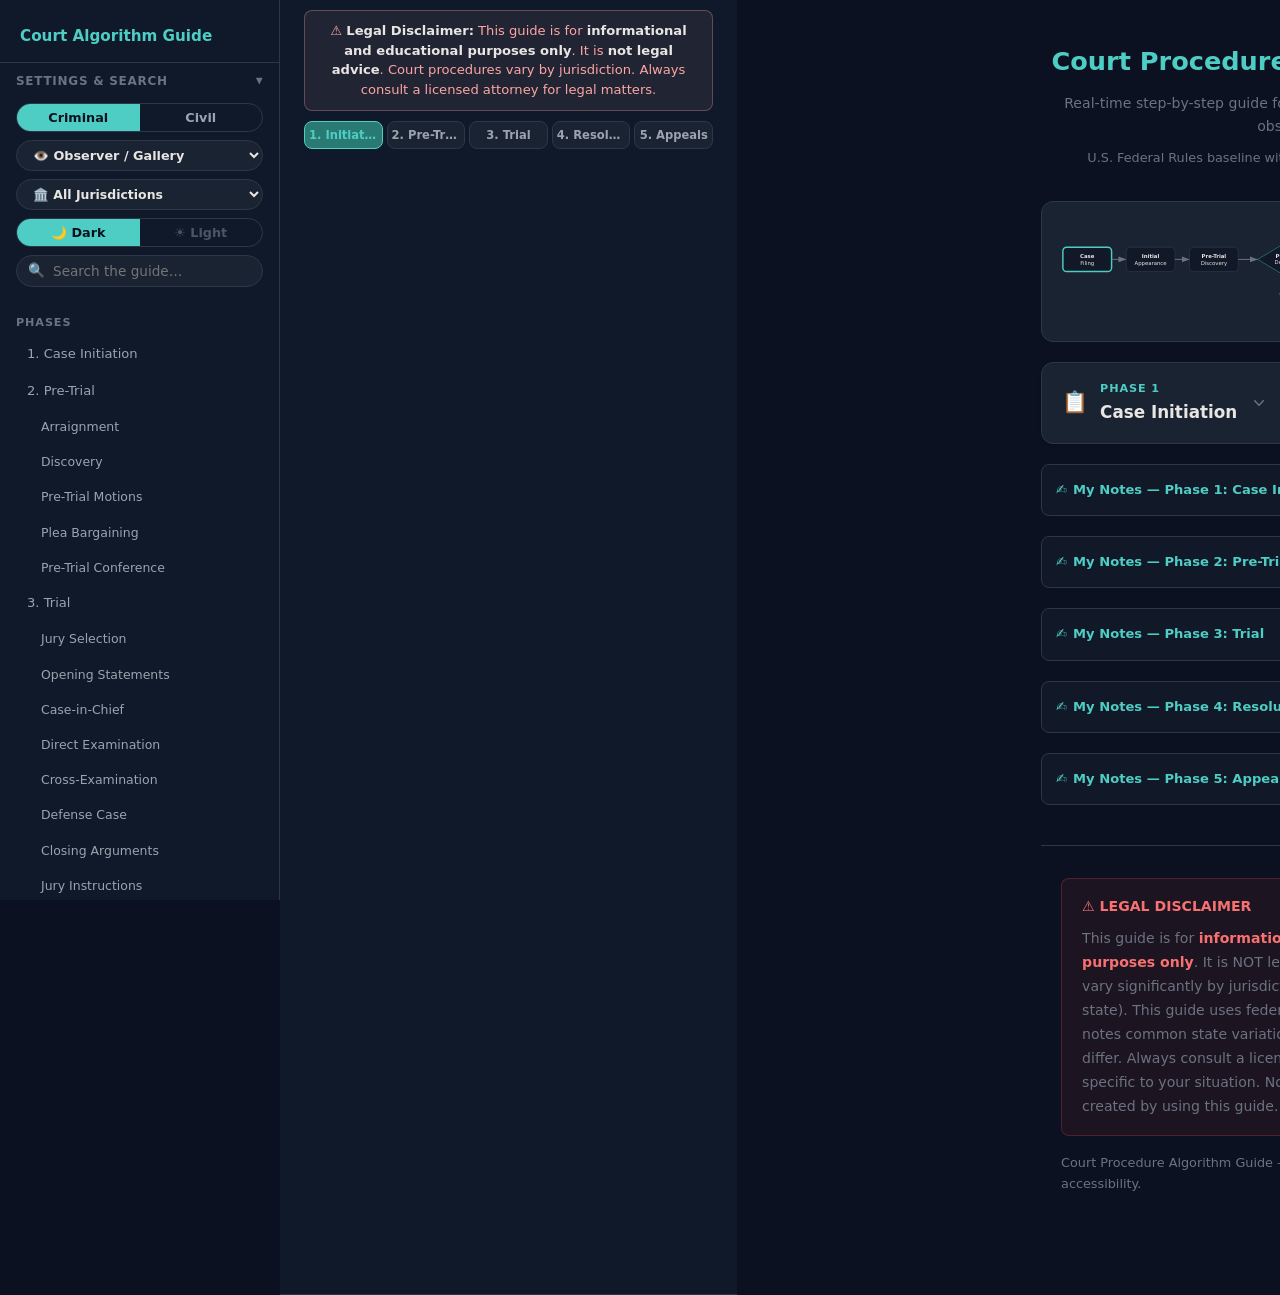
==== commit c3d91879: "feat: move controls to sidebar drawer, remove controls-row from top-bar Move Criminal/Civil toggle, " ====
--- a/index.html
+++ b/index.html
@@ -5,8 +5,28 @@
 <meta name="viewport" content="width=device-width, initial-scale=1.0">
 <title>Court Procedure Algorithm Guide</title>
 <meta name="description" content="Autism-friendly, real-time court procedure algorithm guide for watching court cams or sitting in the gallery.">
-<link rel="stylesheet" href="court.css">
-<script src="court.js" defer></script>
+<link rel="stylesheet" href="css/variables.css">
+<link rel="stylesheet" href="css/base.css">
+<link rel="stylesheet" href="css/topbar.css">
+<link rel="stylesheet" href="css/content.css">
+<link rel="stylesheet" href="css/typography.css">
+<link rel="stylesheet" href="css/flowchart.css">
+<link rel="stylesheet" href="css/sidebar-panels.css">
+<link rel="stylesheet" href="css/responsive.css">
+<link rel="manifest" href="manifest.json">
+<meta name="theme-color" content="#0f172a">
+<meta name="apple-mobile-web-app-capable" content="yes">
+<meta name="apple-mobile-web-app-status-bar-style" content="black-translucent">
+<meta name="apple-mobile-web-app-title" content="Court Guide">
+<link rel="apple-touch-icon" href="icons/icon-192x192.png">
+<script src="js/glossary-data.js" defer></script>
+<script src="js/core.js" defer></script>
+<script src="js/glossary-ui.js" defer></script>
+<script src="js/controls.js" defer></script>
+<script src="js/search.js" defer></script>
+<script src="js/sidebar.js" defer></script>
+<script src="js/storage.js" defer></script>
+<script src="js/flowchart.js" defer></script>
 </head>
 <body class="case-criminal role-observer">
 
@@ -16,6 +36,36 @@
 <div class="layout">
 <nav class="sidebar" id="sidebar">
   <div style="padding:12px 20px;font-weight:700;color:var(--accent);font-size:0.95rem;">Court Algorithm Guide</div>
+  <details class="sidebar-panel" id="controlsPanel" open>
+    <summary>Settings &amp; Search</summary>
+    <div class="panel-body sidebar-controls-body">
+      <div class="toggle-group" id="caseToggle">
+        <button class="active" data-case="criminal">Criminal</button>
+        <button data-case="civil">Civil</button>
+      </div>
+      <select class="role-select" id="roleSelect">
+        <option value="observer" selected>👁️ Observer / Gallery</option>
+        <option value="judge">⚖️ Judge</option>
+        <option value="prosecution">📋 Prosecution / Plaintiff</option>
+        <option value="defense">🛡️ Defense Attorney</option>
+        <option value="defendant">👤 Defendant</option>
+        <option value="witness">🗣️ Witness</option>
+      </select>
+      <select class="jurisdiction-select" id="jurisdictionSelect">
+        <option value="both" selected>🏛️ All Jurisdictions</option>
+        <option value="federal">Federal</option>
+        <option value="state">State</option>
+      </select>
+      <div class="toggle-group" id="themeToggle">
+        <button class="active" data-theme="dark">🌙 Dark</button>
+        <button data-theme="light">☀️ Light</button>
+      </div>
+      <div class="search-bar">
+        <input type="text" id="searchInput" placeholder="Search the guide…" aria-label="Search">
+        <button class="clear-search" id="clearSearch">✕</button>
+      </div>
+    </div>
+  </details>
   <div class="sidebar-title">Phases</div>
   <a href="#phase1">1. Case Initiation</a>
   <a href="#phase2">2. Pre-Trial</a>
@@ -75,33 +125,6 @@
 <div class="top-bar" id="topBar">
   <div class="disclaimer">
     ⚠️ <strong>Legal Disclaimer:</strong> This guide is for <strong>informational and educational purposes only</strong>. It is <strong>not legal advice</strong>. Court procedures vary by jurisdiction. Always consult a licensed attorney for legal matters.
-  </div>
-  <div class="controls-row">
-    <div class="toggle-group" id="caseToggle">
-      <button class="active" data-case="criminal">Criminal</button>
-      <button data-case="civil">Civil</button>
-    </div>
-    <select class="role-select" id="roleSelect">
-      <option value="observer" selected>👁️ Observer / Gallery</option>
-      <option value="judge">⚖️ Judge</option>
-      <option value="prosecution">📋 Prosecution / Plaintiff</option>
-      <option value="defense">🛡️ Defense Attorney</option>
-      <option value="defendant">👤 Defendant</option>
-      <option value="witness">🗣️ Witness</option>
-    </select>
-    <select class="jurisdiction-select" id="jurisdictionSelect">
-      <option value="both" selected>🏛️ All Jurisdictions</option>
-      <option value="federal">Federal</option>
-      <option value="state">State</option>
-    </select>
-    <div class="toggle-group" id="themeToggle">
-      <button class="active" data-theme="dark">🌙 Dark</button>
-      <button data-theme="light">☀️ Light</button>
-    </div>
-    <div class="search-bar">
-      <input type="text" id="searchInput" placeholder="Search the guide…" aria-label="Search">
-      <button class="clear-search" id="clearSearch">✕</button>
-    </div>
   </div>
   <div class="phase-progress" id="phaseProgress">
     <button data-target="phase1" class="active">1. Initiation</button>
@@ -2741,5 +2764,11 @@
   </div>
 </div>
 
+<script>
+if ('serviceWorker' in navigator) {
+  navigator.serviceWorker.register('/service-worker.js');
+}
+</script>
+<script src="install-prompt.js"></script>
 </body>
 </html>
--- a/css/variables.css
+++ b/css/variables.css
@@ -0,0 +1,77 @@
+/* ==========================================================================
+   CSS VARIABLES & THEME SYSTEM
+   Dark mode is the default. Light mode toggled via [data-theme="light"] on <html>.
+   ========================================================================== */
+:root {
+  /* Dark theme (default) */
+  --bg: #0b1120;
+  --bg-surface: #111827;
+  --bg-card: #1a2332;
+  --bg-card-hover: #1f2b3d;
+  --bg-nav: #0f1929;
+  --text: #e8e6e3;
+  --text-secondary: #9ca3af;
+  --text-muted: #6b7280;
+  --border: #2d3748;
+  --border-light: #374151;
+  --accent: #4ecdc4;
+  --accent-dim: #2a7a74;
+  --primary: #60a5fa;
+  --primary-dim: #1a3a5c;
+  /* Role colors */
+  --clr-judge: #60a5fa;
+  --clr-judge-bg: rgba(96,165,250,0.08);
+  --clr-prosecution: #6ee7b7;
+  --clr-prosecution-bg: rgba(110,231,183,0.08);
+  --clr-defense: #fdba74;
+  --clr-defense-bg: rgba(253,186,116,0.08);
+  --clr-objection: #fca5a5;
+  --clr-objection-bg: rgba(252,165,165,0.08);
+  --clr-observer: #c4b5fd;
+  --clr-observer-bg: rgba(196,181,253,0.08);
+  /* Misc */
+  --shadow: 0 1px 3px rgba(0,0,0,0.3);
+  --shadow-hover: 0 4px 16px rgba(0,0,0,0.4);
+  --radius: 8px;
+  --radius-lg: 12px;
+  --transition: 0.2s ease;
+  --font: 'Inter', -apple-system, BlinkMacSystemFont, 'Segoe UI', system-ui, sans-serif;
+  --font-mono: 'SF Mono', 'Fira Code', 'Fira Mono', 'Roboto Mono', monospace;
+  /* Sidebar */
+  --sidebar-w: 280px;
+  /* Fluid typography */
+  --font-h1: clamp(1.2rem, 4vw, 1.6rem);
+  --font-h1-sub: clamp(0.78rem, 2.5vw, 0.88rem);
+  --font-phase-label: clamp(0.92rem, 2.8vw, 1.05rem);
+  --font-tab-label: clamp(1rem, 3vw, 1.15rem);
+}
+
+/* Light theme overrides */
+[data-theme="light"] {
+  --bg: #f0f2f5;
+  --bg-surface: #ffffff;
+  --bg-card: #ffffff;
+  --bg-card-hover: #f9fafb;
+  --bg-nav: #ffffff;
+  --text: #1f2937;
+  --text-secondary: #4b5563;
+  --text-muted: #9ca3af;
+  --border: #e5e7eb;
+  --border-light: #d1d5db;
+  --accent: #0d9488;
+  --accent-dim: #ccfbf1;
+  --primary: #1a56db;
+  --primary-dim: #dbeafe;
+  --clr-judge: #1a56db;
+  --clr-judge-bg: rgba(26,86,219,0.06);
+  --clr-prosecution: #047857;
+  --clr-prosecution-bg: rgba(4,120,87,0.06);
+  --clr-defense: #c2410c;
+  --clr-defense-bg: rgba(194,65,12,0.06);
+  --clr-objection: #dc2626;
+  --clr-objection-bg: rgba(220,38,38,0.06);
+  --clr-observer: #7c3aed;
+  --clr-observer-bg: rgba(124,58,237,0.06);
+  --shadow: 0 1px 3px rgba(0,0,0,0.08);
+  --shadow-hover: 0 4px 12px rgba(0,0,0,0.12);
+}
--- a/css/base.css
+++ b/css/base.css
@@ -0,0 +1,128 @@
+/* ==========================================================================
+   RESET & BASE
+   ========================================================================== */
+*, *::before, *::after { box-sizing: border-box; margin: 0; padding: 0; }
+
+html { scroll-behavior: smooth; scroll-padding-top: 140px; }
+
+body {
+  font-family: var(--font);
+  font-size: 0.95rem;
+  line-height: 1.7;
+  background: var(--bg);
+  color: var(--text);
+  -webkit-font-smoothing: antialiased;
+  -moz-osx-font-smoothing: grayscale;
+  min-height: 100vh;
+}
+
+/* ==========================================================================
+   LAYOUT: Sidebar + Main
+   ========================================================================== */
+.layout {
+  display: flex;
+  min-height: 100vh;
+}
+
+/* --- Sidebar --- */
+.sidebar {
+  position: fixed;
+  top: 0; left: 0;
+  width: var(--sidebar-w);
+  height: 100vh;
+  background: var(--bg-nav);
+  border-right: 1px solid var(--border);
+  overflow-y: auto;
+  z-index: 200;
+  padding: 12px 0 80px;
+  transition: transform 0.3s ease;
+  display: flex;
+  flex-direction: column;
+}
+.sidebar-title {
+  font-size: 0.7rem;
+  font-weight: 700;
+  text-transform: uppercase;
+  letter-spacing: 0.08em;
+  color: var(--text-muted);
+  padding: 10px 16px 4px;
+  margin-top: 4px;
+}
+.sidebar a {
+  display: block;
+  padding: 7px 16px 7px 24px;
+  color: var(--text-secondary);
+  text-decoration: none;
+  font-size: 0.82rem;
+  border-left: 3px solid transparent;
+  transition: all var(--transition);
+}
+.sidebar a:hover, .sidebar a.active {
+  color: var(--accent);
+  background: rgba(78,205,196,0.06);
+  border-left-color: var(--accent);
+}
+.sidebar a.sub { padding-left: 38px; font-size: 0.78rem; }
+
+/* Sidebar brand */
+.sidebar-brand {
+  padding: 8px 16px 10px;
+  font-weight: 700;
+  color: var(--accent);
+  font-size: 0.92rem;
+  border-bottom: 1px solid var(--border);
+  margin-bottom: 4px;
+}
+
+/* Sidebar controls section */
+.sidebar-controls {
+  padding: 8px 14px;
+  border-bottom: 1px solid var(--border);
+  display: flex;
+  flex-direction: column;
+  gap: 8px;
+}
+
+/* Sidebar phase nav */
+.sidebar-nav {
+  flex: 1;
+  overflow-y: auto;
+  padding-bottom: 8px;
+}
+
+/* Sidebar toggle for mobile */
+.sidebar-toggle {
+  display: none;
+  position: fixed;
+  top: 12px; left: 12px;
+  z-index: 300;
+  width: 52px; height: 52px;
+  border-radius: 50%;
+  background: var(--accent);
+  color: var(--bg);
+  border: none;
+  font-size: 1.3rem;
+  cursor: pointer;
+  box-shadow: 0 4px 12px rgba(0,0,0,0.3);
+  -webkit-tap-highlight-color: transparent;
+  touch-action: manipulation;
+}
+
+/* Sidebar overlay for mobile */
+.sidebar-overlay {
+  display: none;
+  position: fixed;
+  top: 0; left: 0;
+  width: 100%; height: 100%;
+  background: rgba(0,0,0,0.5);
+  z-index: 199;
+}
+.sidebar-overlay.show { display: block; }
+
+/* --- Main Content --- */
+.main-content {
+  margin-left: var(--sidebar-w);
+  flex: 1;
+  max-width: 920px;
+  padding: 0 24px 60px 24px;
+}
--- a/css/topbar.css
+++ b/css/topbar.css
@@ -0,0 +1,155 @@
+/* ==========================================================================
+   TOP BAR: Disclaimer + Controls + Search + Phase Progress
+   ========================================================================== */
+.top-bar {
+  position: sticky;
+  top: 0;
+  z-index: 150;
+  background: var(--bg-nav);
+  border-bottom: 1px solid var(--border);
+  margin-left: var(--sidebar-w);
+  padding: 10px 24px;
+}
+
+/* Legal disclaimer banner */
+.disclaimer {
+  background: var(--clr-objection-bg);
+  border: 1px solid rgba(252,165,165,0.3);
+  border-radius: var(--radius);
+  padding: 10px 16px;
+  font-size: 0.82rem;
+  color: var(--clr-objection);
+  margin-bottom: 10px;
+  line-height: 1.5;
+  text-align: center;
+}
+
+/* Controls row */
+.controls-row {
+  display: flex;
+  flex-wrap: wrap;
+  gap: 8px;
+  align-items: center;
+  margin-bottom: 10px;
+}
+
+/* Toggle buttons (Criminal/Civil, Dark/Light) */
+.toggle-group {
+  display: inline-flex;
+  border-radius: 20px;
+  overflow: hidden;
+  border: 1px solid var(--border);
+  font-size: 0.8rem;
+}
+.toggle-group button {
+  padding: 6px 14px;
+  border: none;
+  background: transparent;
+  color: var(--text-secondary);
+  cursor: pointer;
+  font-family: var(--font);
+  font-size: 0.8rem;
+  font-weight: 600;
+  transition: all var(--transition);
+  -webkit-tap-highlight-color: transparent;
+  touch-action: manipulation;
+}
+.toggle-group button.active {
+  background: var(--accent);
+  color: var(--bg);
+}
+
+/* Role selector */
+.role-select {
+  padding: 6px 12px;
+  border-radius: 20px;
+  border: 1px solid var(--border);
+  background: var(--bg-card);
+  color: var(--text);
+  font-family: var(--font);
+  font-size: 0.8rem;
+  font-weight: 600;
+  cursor: pointer;
+}
+.role-select:focus { outline: 2px solid var(--accent); }
+
+/* Jurisdiction selector */
+.jurisdiction-select {
+  padding: 6px 12px;
+  border-radius: 20px;
+  border: 1px solid var(--border);
+  background: var(--bg-card);
+  color: var(--text);
+  font-family: var(--font);
+  font-size: 0.78rem;
+  font-weight: 600;
+  cursor: pointer;
+  width: 100%;
+}
+.jurisdiction-select:focus { outline: 2px solid var(--accent); }
+
+/* Search bar */
+.search-bar {
+  flex: 1;
+  min-width: 180px;
+  position: relative;
+}
+.search-bar input {
+  width: 100%;
+  padding: 7px 14px 7px 36px;
+  border-radius: 20px;
+  border: 1px solid var(--border);
+  background: var(--bg-card);
+  color: var(--text);
+  font-family: var(--font);
+  font-size: 0.85rem;
+}
+.search-bar input:focus { outline: 2px solid var(--accent); }
+.search-bar::before {
+  content: '\1F50D';
+  position: absolute;
+  left: 12px; top: 50%;
+  transform: translateY(-50%);
+  font-size: 0.85rem;
+  pointer-events: none;
+}
+.search-bar .clear-search {
+  position: absolute;
+  right: 8px; top: 50%;
+  transform: translateY(-50%);
+  background: none; border: none;
+  color: var(--text-muted);
+  cursor: pointer;
+  font-size: 1rem;
+  display: none;
+}
+
+/* Phase progress bar */
+.phase-progress {
+  display: flex;
+  gap: 4px;
+}
+.phase-progress button {
+  flex: 1;
+  padding: 6px 4px;
+  border: 1px solid var(--border);
+  border-radius: var(--radius);
+  background: var(--bg-card);
+  color: var(--text-secondary);
+  font-family: var(--font);
+  font-size: 0.72rem;
+  font-weight: 600;
+  cursor: pointer;
+  transition: all var(--transition);
+  white-space: nowrap;
+  overflow: hidden;
+  text-overflow: ellipsis;
+  -webkit-tap-highlight-color: transparent;
+  touch-action: manipulation;
+}
+.phase-progress button:hover { border-color: var(--accent); color: var(--accent); }
+.phase-progress button.active {
+  background: var(--accent-dim);
+  border-color: var(--accent);
+  color: var(--accent);
+}
--- a/css/content.css
+++ b/css/content.css
@@ -0,0 +1,321 @@
+/* ==========================================================================
+   TABBED PHASE SYSTEM
+   ========================================================================== */
+.phase-tab {
+  display: none;
+  animation: fadeTab 0.3s ease;
+}
+.phase-tab.active {
+  display: block;
+}
+@keyframes fadeTab {
+  from { opacity: 0; transform: translateY(8px); }
+  to { opacity: 1; transform: translateY(0); }
+}
+
+/* Phase tab header (replaces the clickable accordion header for top-level phases) */
+.phase-tab-header {
+  display: flex;
+  align-items: center;
+  gap: 12px;
+  padding: 20px 0 12px;
+  border-bottom: 2px solid var(--accent);
+  margin-bottom: 16px;
+}
+.phase-tab-header .icon { font-size: 1.3rem; flex-shrink: 0; }
+.phase-tab-header .label {
+  flex: 1;
+  font-weight: 700;
+  font-size: var(--font-tab-label);
+}
+.phase-tab-header .phase-num {
+  font-size: 0.7rem;
+  font-weight: 700;
+  text-transform: uppercase;
+  letter-spacing: 0.08em;
+  color: var(--accent);
+}
+
+/* Per-phase notes panel */
+.phase-notes {
+  margin-top: 20px;
+  padding: 14px;
+  background: var(--bg-surface);
+  border: 1px solid var(--border);
+  border-radius: var(--radius);
+}
+.phase-notes summary {
+  font-size: 0.82rem;
+  font-weight: 700;
+  color: var(--accent);
+  cursor: pointer;
+  list-style: none;
+  display: flex;
+  align-items: center;
+  gap: 6px;
+}
+.phase-notes summary::-webkit-details-marker { display: none; }
+.phase-notes summary::before { content: '\270D\FE0F'; }
+.phase-notes summary::after {
+  content: '\25B6';
+  font-size: 0.6rem;
+  margin-left: auto;
+  transition: transform 0.2s ease;
+}
+.phase-notes[open] summary::after { transform: rotate(90deg); }
+.phase-notes textarea {
+  width: 100%;
+  min-height: 80px;
+  margin-top: 8px;
+  padding: 10px;
+  border-radius: var(--radius);
+  border: 1px solid var(--border);
+  background: var(--bg-card);
+  color: var(--text);
+  font-family: var(--font);
+  font-size: 0.85rem;
+  line-height: 1.6;
+  resize: vertical;
+}
+.phase-notes textarea:focus { outline: 2px solid var(--accent); }
+
+/* ==========================================================================
+   CONTENT CARDS & ACCORDIONS
+   ========================================================================== */
+.page-header {
+  padding: 40px 0 24px 0;
+  text-align: center;
+}
+.page-header h1 {
+  font-size: var(--font-h1);
+  font-weight: 700;
+  color: var(--accent);
+  margin-bottom: 6px;
+}
+.page-header .subtitle {
+  font-size: var(--font-h1-sub);
+  color: var(--text-muted);
+}
+
+/* Phase container */
+.phase {
+  margin-bottom: 20px;
+}
+.phase-card {
+  background: var(--bg-card);
+  border: 1px solid var(--border);
+  border-radius: var(--radius-lg);
+  overflow: hidden;
+  box-shadow: var(--shadow);
+  transition: box-shadow var(--transition);
+}
+.phase-card:hover { box-shadow: var(--shadow-hover); }
+
+/* Phase header (main accordion trigger) */
+.phase-hdr {
+  display: flex;
+  align-items: center;
+  gap: 12px;
+  padding: 16px 20px;
+  cursor: pointer;
+  user-select: none;
+  transition: background var(--transition);
+  position: relative;
+  -webkit-tap-highlight-color: transparent;
+  touch-action: manipulation;
+}
+.phase-hdr:hover { background: var(--bg-card-hover); }
+.phase-hdr .icon { font-size: 1.3rem; flex-shrink: 0; }
+.phase-hdr .label {
+  flex: 1;
+  font-weight: 700;
+  font-size: var(--font-phase-label);
+}
+.phase-hdr .phase-num {
+  font-size: 0.7rem;
+  font-weight: 700;
+  text-transform: uppercase;
+  letter-spacing: 0.08em;
+  color: var(--accent);
+}
+.phase-hdr .chevron {
+  width: 20px; height: 20px;
+  transition: transform 0.25s ease;
+  color: var(--text-muted);
+  flex-shrink: 0;
+}
+.phase-card.open > .phase-hdr .chevron { transform: rotate(180deg); }
+
+/* Phase body (collapsible) */
+.phase-body {
+  max-height: 0;
+  overflow: hidden;
+  transition: max-height 0.4s ease;
+}
+.phase-body-inner {
+  padding: 0 20px 20px;
+  border-top: 1px solid var(--border);
+}
+
+/* Sub-phase accordion */
+.sub-phase {
+  margin-top: 12px;
+  border: 1px solid var(--border);
+  border-radius: var(--radius);
+  overflow: hidden;
+}
+.sub-hdr {
+  display: flex;
+  align-items: center;
+  gap: 10px;
+  padding: 12px 16px;
+  cursor: pointer;
+  user-select: none;
+  background: var(--bg-surface);
+  transition: background var(--transition);
+  font-weight: 600;
+  font-size: 0.95rem;
+}
+.sub-hdr:hover { background: var(--bg-card-hover); }
+.sub-hdr .chevron {
+  width: 16px; height: 16px;
+  transition: transform 0.25s ease;
+  color: var(--text-muted);
+  margin-left: auto;
+  flex-shrink: 0;
+}
+.sub-phase.open > .sub-hdr .chevron { transform: rotate(180deg); }
+.sub-body {
+  max-height: 0;
+  overflow: hidden;
+  transition: max-height 0.4s ease;
+}
+.sub-body-inner {
+  padding: 12px 16px 16px;
+  border-top: 1px solid var(--border);
+}
+
+/* ==========================================================================
+   TEMPLATE SECTIONS (Recognition Cues, Judge, Prosecution, etc.)
+   ========================================================================== */
+.section-block {
+  margin-top: 16px;
+  padding: 14px;
+  border-radius: var(--radius);
+  border: 1px solid var(--border);
+  position: relative;
+}
+.section-block.recognition {
+  background: var(--clr-observer-bg);
+  border-color: rgba(196,181,253,0.2);
+}
+.section-block.judge {
+  background: var(--clr-judge-bg);
+  border-color: rgba(96,165,250,0.2);
+}
+.section-block.prosecution {
+  background: var(--clr-prosecution-bg);
+  border-color: rgba(110,231,183,0.2);
+}
+.section-block.defense {
+  background: var(--clr-defense-bg);
+  border-color: rgba(253,186,116,0.2);
+}
+.section-block.objection {
+  background: var(--clr-objection-bg);
+  border-color: rgba(252,165,165,0.2);
+}
+.section-block.evidence {
+  background: rgba(96,165,250,0.04);
+  border-color: rgba(96,165,250,0.15);
+}
+.section-block.observer {
+  background: var(--clr-observer-bg);
+  border-color: rgba(196,181,253,0.15);
+}
+.section-block.checklist {
+  background: rgba(78,205,196,0.06);
+  border-color: rgba(78,205,196,0.2);
+}
+.section-block.pitfalls {
+  background: rgba(252,165,165,0.04);
+  border-color: rgba(252,165,165,0.15);
+}
+.section-block .sec-title {
+  font-size: 0.82rem;
+  font-weight: 700;
+  text-transform: uppercase;
+  letter-spacing: 0.06em;
+  margin-bottom: 8px;
+  display: flex;
+  align-items: center;
+  gap: 6px;
+}
+.section-block.judge .sec-title { color: var(--clr-judge); }
+.section-block.prosecution .sec-title { color: var(--clr-prosecution); }
+.section-block.defense .sec-title { color: var(--clr-defense); }
+.section-block.objection .sec-title { color: var(--clr-objection); }
+.section-block.recognition .sec-title { color: var(--clr-observer); }
+.section-block.evidence .sec-title { color: var(--primary); }
+.section-block.observer .sec-title { color: var(--clr-observer); }
+.section-block.checklist .sec-title { color: var(--accent); }
+.section-block.pitfalls .sec-title { color: var(--clr-objection); }
+
+/* ==========================================================================
+   COLLAPSIBLE SECTION-BLOCKS (details/summary)
+   ========================================================================== */
+.section-block[data-collapsible] {
+  padding: 0;
+}
+.section-block[data-collapsible] > .sec-title {
+  padding: 14px;
+  margin-bottom: 0;
+  cursor: pointer;
+  user-select: none;
+  -webkit-tap-highlight-color: transparent;
+}
+.section-block[data-collapsible] > .sec-title::after {
+  content: '\25BC';
+  font-size: 0.6rem;
+  margin-left: auto;
+  transition: transform 0.25s ease;
+  display: inline-block;
+}
+.section-block[data-collapsible].collapsed > .sec-title::after {
+  transform: rotate(-90deg);
+}
+.section-block[data-collapsible] > .collapsible-content {
+  padding: 0 14px 14px;
+  transition: max-height 0.3s ease, opacity 0.2s ease;
+  overflow: hidden;
+}
+.section-block[data-collapsible].collapsed > .collapsible-content {
+  max-height: 0 !important;
+  opacity: 0;
+  padding-top: 0;
+  padding-bottom: 0;
+}
+
+/* Bookmark button on section blocks */
+.bookmark-btn {
+  position: absolute;
+  top: 10px; right: 10px;
+  background: none;
+  border: none;
+  cursor: pointer;
+  font-size: 1rem;
+  opacity: 0.4;
+  transition: opacity var(--transition), transform var(--transition);
+  color: var(--text-muted);
+  padding: 4px;
+  line-height: 1;
+  -webkit-tap-highlight-color: transparent;
+  touch-action: manipulation;
+  z-index: 2;
+}
+.bookmark-btn:hover { opacity: 0.8; }
+.bookmark-btn.bookmarked {
+  opacity: 1;
+  color: var(--accent);
+  transform: scale(1.15);
+}
--- a/css/typography.css
+++ b/css/typography.css
@@ -0,0 +1,179 @@
+/* ==========================================================================
+   TYPOGRAPHY & LISTS
+   ========================================================================== */
+h2 { font-size: 1.2rem; color: var(--accent); margin: 24px 0 8px; }
+h3 { font-size: 1rem; color: var(--primary); margin: 16px 0 6px; }
+
+p { margin: 8px 0; }
+
+ul, ol { padding-left: 20px; margin: 6px 0 12px; }
+li { margin-bottom: 5px; }
+
+ul { list-style: none; }
+ul li { position: relative; padding-left: 16px; }
+ul li::before {
+  content: '';
+  position: absolute;
+  left: 0; top: 10px;
+  width: 6px; height: 6px;
+  border-radius: 50%;
+  background: var(--accent);
+}
+
+ol { list-style: none; counter-reset: step; padding-left: 0; }
+ol li { counter-increment: step; padding-left: 32px; position: relative; }
+ol li::before {
+  content: counter(step);
+  position: absolute;
+  left: 0; top: 2px;
+  width: 22px; height: 22px;
+  background: var(--primary);
+  color: #fff;
+  border-radius: 50%;
+  font-size: 0.72rem;
+  font-weight: 700;
+  display: flex;
+  align-items: center;
+  justify-content: center;
+}
+
+strong { color: var(--text); }
+
+/* Inline glossary terms */
+.term {
+  border-bottom: 1px dashed var(--accent);
+  cursor: help;
+  color: var(--accent);
+}
+
+/* Tables for quick reference */
+table {
+  width: 100%;
+  border-collapse: collapse;
+  margin: 10px 0;
+  font-size: 0.85rem;
+}
+th, td {
+  padding: 8px 10px;
+  border: 1px solid var(--border);
+  text-align: left;
+}
+th {
+  background: var(--bg-surface);
+  font-weight: 700;
+  font-size: 0.8rem;
+  text-transform: uppercase;
+  letter-spacing: 0.04em;
+  color: var(--text-muted);
+}
+
+/* Mermaid diagrams */
+.mermaid-wrap {
+  background: var(--bg-surface);
+  border: 1px solid var(--border);
+  border-radius: var(--radius);
+  padding: 12px;
+  margin: 10px 0;
+  overflow-x: auto;
+}
+
+/* Decision tree fallback (text-based) */
+.decision-tree {
+  background: var(--bg-surface);
+  border: 1px solid var(--border);
+  border-radius: var(--radius);
+  padding: 14px;
+  margin: 10px 0;
+  font-family: var(--font-mono);
+  font-size: 0.82rem;
+  line-height: 1.8;
+  white-space: pre-wrap;
+}
+
+/* Search highlight */
+mark, .search-highlight {
+  background: rgba(78,205,196,0.3);
+  color: var(--text);
+  padding: 1px 2px;
+  border-radius: 2px;
+}
+
+/* Glossary modal */
+.modal-overlay {
+  display: none;
+  position: fixed;
+  top: 0; left: 0;
+  width: 100%; height: 100%;
+  background: rgba(0,0,0,0.6);
+  z-index: 1000;
+  justify-content: center;
+  align-items: center;
+}
+.modal-overlay.show { display: flex; }
+.modal {
+  background: var(--bg-card);
+  border: 1px solid var(--border);
+  border-radius: var(--radius-lg);
+  padding: 24px;
+  max-width: 500px;
+  width: 90%;
+  max-height: 80vh;
+  overflow-y: auto;
+  box-shadow: 0 8px 32px rgba(0,0,0,0.4);
+}
+.modal h3 { color: var(--accent); margin: 0 0 8px; }
+.modal .close-btn {
+  float: right;
+  background: none; border: none;
+  color: var(--text-muted);
+  font-size: 1.4rem;
+  cursor: pointer;
+  line-height: 1;
+}
+
+/* Role-based visibility */
+[data-role="judge"] { border-left: 3px solid var(--clr-judge); }
+[data-role="prosecution"] { border-left: 3px solid var(--clr-prosecution); }
+[data-role="defense"] { border-left: 3px solid var(--clr-defense); }
+[data-role="observer"] { border-left: 3px solid var(--clr-observer); }
+
+/* Case type visibility */
+.criminal-only, .civil-only { display: block; }
+body.case-civil .criminal-only { display: none; }
+body.case-criminal .civil-only { display: none; }
+
+/* Role filter: dim non-selected role blocks when a specific role is active */
+body.role-judge .section-block:not(.judge):not(.objection):not(.evidence):not(.recognition):not(.observer):not(.checklist):not(.pitfalls) { opacity: 0.5; }
+body.role-prosecution .section-block:not(.prosecution):not(.objection):not(.evidence):not(.recognition):not(.observer):not(.checklist):not(.pitfalls) { opacity: 0.5; }
+body.role-defense .section-block:not(.defense):not(.objection):not(.evidence):not(.recognition):not(.observer):not(.checklist):not(.pitfalls) { opacity: 0.5; }
+
+/* Jurisdiction filter */
+body.jurisdiction-federal .state-note { opacity: 0.35; font-style: italic; }
+body.jurisdiction-state .federal-note { opacity: 0.35; font-style: italic; }
+
+/* Footer */
+footer {
+  text-align: center;
+  padding: 32px 20px;
+  color: var(--text-muted);
+  font-size: 0.82rem;
+  border-top: 1px solid var(--border);
+  margin-top: 40px;
+}
+.disclaimer-footer { text-align: left; }
+.disclaimer-box {
+  background: rgba(239, 68, 68, 0.08);
+  border: 1px solid rgba(239, 68, 68, 0.25);
+  border-radius: var(--radius);
+  padding: 16px 20px;
+  font-size: 0.88rem;
+  line-height: 1.7;
+}
+.disclaimer-box strong { color: #f87171; }
+.disclaimer-box p { margin: 8px 0 0; }
+
+/* Role highlight (when a specific role is selected) */
+.role-highlight {
+  box-shadow: 0 0 0 2px var(--accent), 0 2px 8px rgba(94, 234, 212, 0.15);
+  border-radius: var(--radius);
+}
--- a/css/flowchart.css
+++ b/css/flowchart.css
@@ -0,0 +1,46 @@
+/* ==========================================================================
+   SVG FLOWCHART
+   ========================================================================== */
+.flowchart-container {
+  background: var(--bg-card);
+  border: 1px solid var(--border);
+  border-radius: var(--radius-lg);
+  padding: 16px;
+  margin-bottom: 20px;
+  overflow-x: auto;
+  -webkit-overflow-scrolling: touch;
+}
+.flowchart-container svg {
+  display: block;
+  margin: 0 auto;
+  max-width: 100%;
+  height: auto;
+}
+.flowchart-container svg .fc-node {
+  cursor: pointer;
+  transition: filter 0.2s ease;
+}
+.flowchart-container svg .fc-node:hover {
+  filter: brightness(1.2);
+}
+.flowchart-container svg .fc-node.fc-active rect,
+.flowchart-container svg .fc-node.fc-active ellipse {
+  stroke-width: 3;
+  stroke: var(--accent);
+}
+.flowchart-container svg text {
+  font-family: var(--font);
+  font-size: 11px;
+  fill: var(--text);
+  pointer-events: none;
+}
+.flowchart-container svg .fc-arrow {
+  fill: none;
+  stroke: var(--text-muted);
+  stroke-width: 2;
+  marker-end: url(#arrowhead);
+}
+.flowchart-container svg .fc-label {
+  font-size: 9px;
+  fill: var(--text-muted);
+}
--- a/css/sidebar-panels.css
+++ b/css/sidebar-panels.css
@@ -0,0 +1,120 @@
+/* ==========================================================================
+   SIDEBAR PERSONAL FEATURES (collapsible panels)
+   ========================================================================== */
+.sidebar-panel {
+  border-top: 1px solid var(--border);
+}
+.sidebar-panel summary {
+  padding: 8px 16px;
+  font-size: 0.75rem;
+  font-weight: 700;
+  text-transform: uppercase;
+  letter-spacing: 0.06em;
+  color: var(--text-muted);
+  cursor: pointer;
+  list-style: none;
+  display: flex;
+  align-items: center;
+  gap: 6px;
+  user-select: none;
+  -webkit-tap-highlight-color: transparent;
+}
+.sidebar-panel summary::-webkit-details-marker { display: none; }
+.sidebar-panel summary::after {
+  content: '\25B6';
+  font-size: 0.55rem;
+  margin-left: auto;
+  transition: transform 0.2s ease;
+}
+.sidebar-panel[open] summary::after { transform: rotate(90deg); }
+.sidebar-panel .panel-body {
+  padding: 4px 16px 12px;
+}
+
+/* Controls panel (Settings & Search) */
+.sidebar-controls-body {
+  display: flex;
+  flex-direction: column;
+  gap: 8px;
+}
+.sidebar-controls-body .toggle-group {
+  align-self: stretch;
+  display: flex;
+}
+.sidebar-controls-body .toggle-group button {
+  flex: 1;
+}
+.sidebar-controls-body .role-select,
+.sidebar-controls-body .jurisdiction-select {
+  width: 100%;
+}
+.sidebar-controls-body .search-bar {
+  min-width: 0;
+}
+
+/* Progress tracker */
+.progress-list {
+  list-style: none;
+  padding: 0;
+  margin: 0;
+}
+.progress-list li {
+  padding: 0;
+  margin: 0;
+  display: flex;
+  align-items: center;
+  gap: 6px;
+  font-size: 0.78rem;
+  color: var(--text-secondary);
+  padding: 3px 0;
+}
+.progress-list li::before { display: none; }
+.progress-list input[type="checkbox"] {
+  accent-color: var(--accent);
+  width: 14px;
+  height: 14px;
+  cursor: pointer;
+}
+.progress-bar-mini {
+  height: 4px;
+  background: var(--border);
+  border-radius: 2px;
+  margin-top: 8px;
+  overflow: hidden;
+}
+.progress-bar-mini .fill {
+  height: 100%;
+  background: var(--accent);
+  border-radius: 2px;
+  transition: width 0.3s ease;
+}
+
+/* Bookmarks list in sidebar */
+.bookmarks-list {
+  list-style: none;
+  padding: 0;
+  margin: 0;
+  max-height: 200px;
+  overflow-y: auto;
+}
+.bookmarks-list li {
+  padding: 0;
+  margin: 0;
+}
+.bookmarks-list li::before { display: none; }
+.bookmarks-list a {
+  display: block;
+  padding: 4px 0;
+  color: var(--text-secondary);
+  text-decoration: none;
+  font-size: 0.78rem;
+  white-space: nowrap;
+  overflow: hidden;
+  text-overflow: ellipsis;
+}
+.bookmarks-list a:hover { color: var(--accent); }
+.bookmarks-empty {
+  font-size: 0.75rem;
+  color: var(--text-muted);
+  font-style: italic;
+}
--- a/css/responsive.css
+++ b/css/responsive.css
@@ -0,0 +1,124 @@
+/* ==========================================================================
+   RESPONSIVE
+   ========================================================================== */
+
+/* --- Tablet: sidebar drawer --- */
+@media (max-width: 900px) {
+  .sidebar { transform: translateX(-100%); }
+  .sidebar.open { transform: translateX(0); }
+  .sidebar-toggle { display: block; }
+  .main-content { margin-left: 0; }
+  .top-bar { margin-left: 0; padding: 8px 16px; }
+  .phase-progress button { font-size: 0.7rem; }
+}
+
+/* --- Small tablet --- */
+@media (max-width: 768px) {
+  .page-header { padding: 24px 0 16px; }
+}
+
+/* --- Mobile --- */
+@media (max-width: 640px) {
+  /* Top bar compaction */
+  .top-bar { padding: 6px 10px; }
+  .disclaimer {
+    font-size: 0.75rem;
+    padding: 6px 12px;
+    margin-bottom: 6px;
+    line-height: 1.4;
+  }
+  /* Phase progress */
+  .phase-progress { gap: 2px; }
+  .phase-progress button {
+    font-size: 0.6rem;
+    padding: 5px 2px;
+    border-radius: 6px;
+  }
+
+  /* Main content tightening */
+  .main-content { padding: 0 8px 40px; }
+  .page-header h1 { font-size: 1.3rem; }
+
+  /* Cards & accordions */
+  .phase-card { border-radius: var(--radius); }
+  .phase-hdr { padding: 12px 14px; gap: 8px; min-height: 48px; }
+  .phase-hdr .label { font-size: 0.95rem; }
+  .phase-body-inner { padding: 0 12px 12px; }
+  .sub-hdr { padding: 10px 12px; gap: 8px; }
+  .sub-body-inner { padding: 8px 10px 12px; }
+
+  /* Section blocks */
+  .section-block { padding: 10px; margin-top: 10px; }
+  .section-block[data-collapsible] > .sec-title { padding: 10px; }
+  .section-block[data-collapsible] > .collapsible-content { padding: 0 10px 10px; }
+  .bookmark-btn { font-size: 1.2rem; padding: 8px; }
+
+  /* Typography */
+  ul, ol { padding-left: 14px; }
+  ol li { padding-left: 26px; }
+  ol li::before { width: 18px; height: 18px; font-size: 0.65rem; }
+  th, td { padding: 6px 8px; font-size: 0.8rem; }
+  .decision-tree { padding: 10px; font-size: 0.78rem; }
+
+  /* Touch targets */
+  .toggle-group button { padding: 8px 16px; min-height: 40px; }
+  .role-select, .jurisdiction-select { min-height: 40px; padding: 8px 14px; }
+  .sidebar a { padding: 10px 16px 10px 24px; min-height: 40px; }
+  .sidebar a.sub { padding-left: 38px; }
+  .sidebar-toggle { width: 48px; height: 48px; font-size: 1.2rem; }
+
+  /* Flowchart */
+  .flowchart-container { padding: 8px 4px; border-radius: var(--radius); }
+
+  /* Table scroll with indicator shadows */
+  table {
+    display: block;
+    overflow-x: auto;
+    -webkit-overflow-scrolling: touch;
+  }
+
+  /* Modal */
+  .modal { width: 95%; max-height: 85vh; padding: 16px; border-radius: var(--radius); }
+}
+
+/* --- Small phones --- */
+@media (max-width: 400px) {
+  .toggle-group button { padding: 6px 10px; font-size: 0.75rem; }
+  .main-content { padding: 0 6px 40px; }
+  .phase-progress button { font-size: 0.55rem; padding: 4px 1px; }
+  .disclaimer { font-size: 0.72rem; padding: 5px 10px; }
+  .phase-hdr .icon { font-size: 1.1rem; }
+  .phase-hdr { gap: 6px; padding: 10px; }
+  .page-header { padding: 16px 0 10px; }
+  h2 { font-size: 1.05rem; }
+  h3 { font-size: 0.92rem; }
+}
+
+/* --- Landscape phones --- */
+@media (max-height: 500px) and (orientation: landscape) {
+  .disclaimer { display: none; }
+  .top-bar { padding: 4px 12px; }
+  .phase-progress button { padding: 3px 2px; }
+  .page-header { padding: 12px 0 8px; }
+  .page-header h1 { font-size: 1.1rem; }
+  html { scroll-padding-top: 80px; }
+}
+
+/* Safe area support for notched devices */
+@supports (padding: env(safe-area-inset-bottom)) {
+  .sidebar { padding-bottom: calc(80px + env(safe-area-inset-bottom)); }
+  .sidebar-toggle { top: calc(12px + env(safe-area-inset-top)); left: calc(12px + env(safe-area-inset-left)); }
+  .main-content { padding-bottom: calc(60px + env(safe-area-inset-bottom)); }
+}
+
+/* Print styles */
+@media print {
+  .sidebar, .sidebar-toggle, .sidebar-overlay, .top-bar, .flowchart-container,
+  .bookmark-btn, .phase-notes { display: none !important; }
+  .main-content { margin-left: 0; max-width: 100%; }
+  .phase-tab { display: block !important; }
+  .section-block[data-collapsible].collapsed > .collapsible-content {
+    max-height: none !important;
+    opacity: 1;
+  }
+}
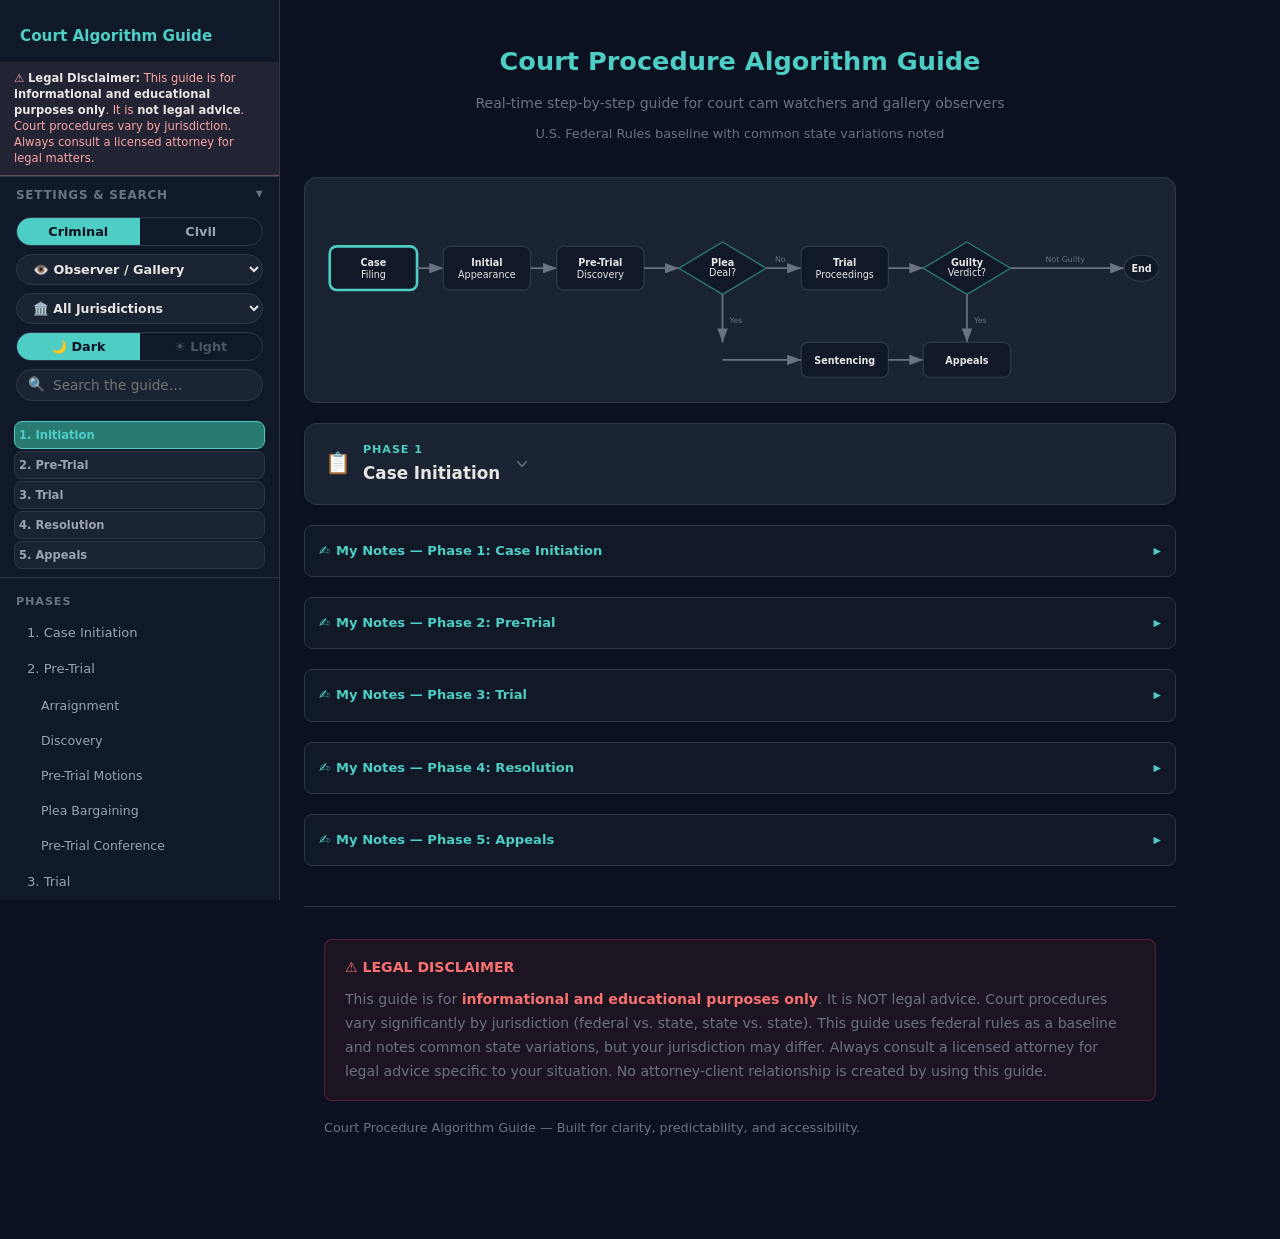
==== commit d4301e31: "feat: remove top-bar entirely, move disclaimer and phase progress to sidebar Move the disclaimer ban" ====
--- a/index.html
+++ b/index.html
@@ -36,6 +36,9 @@
 <div class="layout">
 <nav class="sidebar" id="sidebar">
   <div style="padding:12px 20px;font-weight:700;color:var(--accent);font-size:0.95rem;">Court Algorithm Guide</div>
+  <div class="sidebar-disclaimer">
+    ⚠️ <strong>Legal Disclaimer:</strong> This guide is for <strong>informational and educational purposes only</strong>. It is <strong>not legal advice</strong>. Court procedures vary by jurisdiction. Always consult a licensed attorney for legal matters.
+  </div>
   <details class="sidebar-panel" id="controlsPanel" open>
     <summary>Settings &amp; Search</summary>
     <div class="panel-body sidebar-controls-body">
@@ -66,6 +69,13 @@
       </div>
     </div>
   </details>
+  <div class="phase-progress" id="phaseProgress">
+    <button data-target="phase1" class="active">1. Initiation</button>
+    <button data-target="phase2">2. Pre-Trial</button>
+    <button data-target="phase3">3. Trial</button>
+    <button data-target="phase4">4. Resolution</button>
+    <button data-target="phase5">5. Appeals</button>
+  </div>
   <div class="sidebar-title">Phases</div>
   <a href="#phase1">1. Case Initiation</a>
   <a href="#phase2">2. Pre-Trial</a>
@@ -118,22 +128,6 @@
 
 <div class="sidebar-overlay" id="sidebarOverlay"></div>
 <button class="sidebar-toggle" id="sidebarToggle" aria-label="Toggle navigation">☰</button>
-
-<!-- =====================================================================
-     TOP BAR: Disclaimer, Controls, Search, Phase Progress
-     ===================================================================== -->
-<div class="top-bar" id="topBar">
-  <div class="disclaimer">
-    ⚠️ <strong>Legal Disclaimer:</strong> This guide is for <strong>informational and educational purposes only</strong>. It is <strong>not legal advice</strong>. Court procedures vary by jurisdiction. Always consult a licensed attorney for legal matters.
-  </div>
-  <div class="phase-progress" id="phaseProgress">
-    <button data-target="phase1" class="active">1. Initiation</button>
-    <button data-target="phase2">2. Pre-Trial</button>
-    <button data-target="phase3">3. Trial</button>
-    <button data-target="phase4">4. Resolution</button>
-    <button data-target="phase5">5. Appeals</button>
-  </div>
-</div>
 
 <!-- =====================================================================
      MAIN CONTENT AREA
--- a/css/base.css
+++ b/css/base.css
@@ -3,7 +3,7 @@
    ========================================================================== */
 *, *::before, *::after { box-sizing: border-box; margin: 0; padding: 0; }
 
-html { scroll-behavior: smooth; scroll-padding-top: 140px; }
+html { scroll-behavior: smooth; scroll-padding-top: 20px; }
 
 body {
   font-family: var(--font);
@@ -126,3 +126,25 @@
   max-width: 920px;
   padding: 0 24px 60px 24px;
 }
+
+/* Disclaimer inside sidebar */
+.sidebar-disclaimer {
+  padding: 8px 14px;
+  font-size: 0.72rem;
+  line-height: 1.4;
+  color: var(--clr-objection);
+  background: var(--clr-objection-bg);
+  border-bottom: 1px solid rgba(252,165,165,0.3);
+}
+
+/* Phase progress inside sidebar */
+.sidebar .phase-progress {
+  display: flex;
+  flex-direction: column;
+  gap: 2px;
+  padding: 8px 14px;
+  border-bottom: 1px solid var(--border);
+}
+.sidebar .phase-progress button {
+  text-align: left;
+}
--- a/css/responsive.css
+++ b/css/responsive.css
@@ -8,8 +8,6 @@
   .sidebar.open { transform: translateX(0); }
   .sidebar-toggle { display: block; }
   .main-content { margin-left: 0; }
-  .top-bar { margin-left: 0; padding: 8px 16px; }
-  .phase-progress button { font-size: 0.7rem; }
 }
 
 /* --- Small tablet --- */
@@ -19,22 +17,6 @@
 
 /* --- Mobile --- */
 @media (max-width: 640px) {
-  /* Top bar compaction */
-  .top-bar { padding: 6px 10px; }
-  .disclaimer {
-    font-size: 0.75rem;
-    padding: 6px 12px;
-    margin-bottom: 6px;
-    line-height: 1.4;
-  }
-  /* Phase progress */
-  .phase-progress { gap: 2px; }
-  .phase-progress button {
-    font-size: 0.6rem;
-    padding: 5px 2px;
-    border-radius: 6px;
-  }
-
   /* Main content tightening */
   .main-content { padding: 0 8px 40px; }
   .page-header h1 { font-size: 1.3rem; }
@@ -85,8 +67,6 @@
 @media (max-width: 400px) {
   .toggle-group button { padding: 6px 10px; font-size: 0.75rem; }
   .main-content { padding: 0 6px 40px; }
-  .phase-progress button { font-size: 0.55rem; padding: 4px 1px; }
-  .disclaimer { font-size: 0.72rem; padding: 5px 10px; }
   .phase-hdr .icon { font-size: 1.1rem; }
   .phase-hdr { gap: 6px; padding: 10px; }
   .page-header { padding: 16px 0 10px; }
@@ -96,12 +76,9 @@
 
 /* --- Landscape phones --- */
 @media (max-height: 500px) and (orientation: landscape) {
-  .disclaimer { display: none; }
-  .top-bar { padding: 4px 12px; }
-  .phase-progress button { padding: 3px 2px; }
   .page-header { padding: 12px 0 8px; }
   .page-header h1 { font-size: 1.1rem; }
-  html { scroll-padding-top: 80px; }
+  html { scroll-padding-top: 20px; }
 }
 
 /* Safe area support for notched devices */
@@ -113,7 +90,7 @@
 
 /* Print styles */
 @media print {
-  .sidebar, .sidebar-toggle, .sidebar-overlay, .top-bar, .flowchart-container,
+  .sidebar, .sidebar-toggle, .sidebar-overlay, .flowchart-container,
   .bookmark-btn, .phase-notes { display: none !important; }
   .main-content { margin-left: 0; max-width: 100%; }
   .phase-tab { display: block !important; }
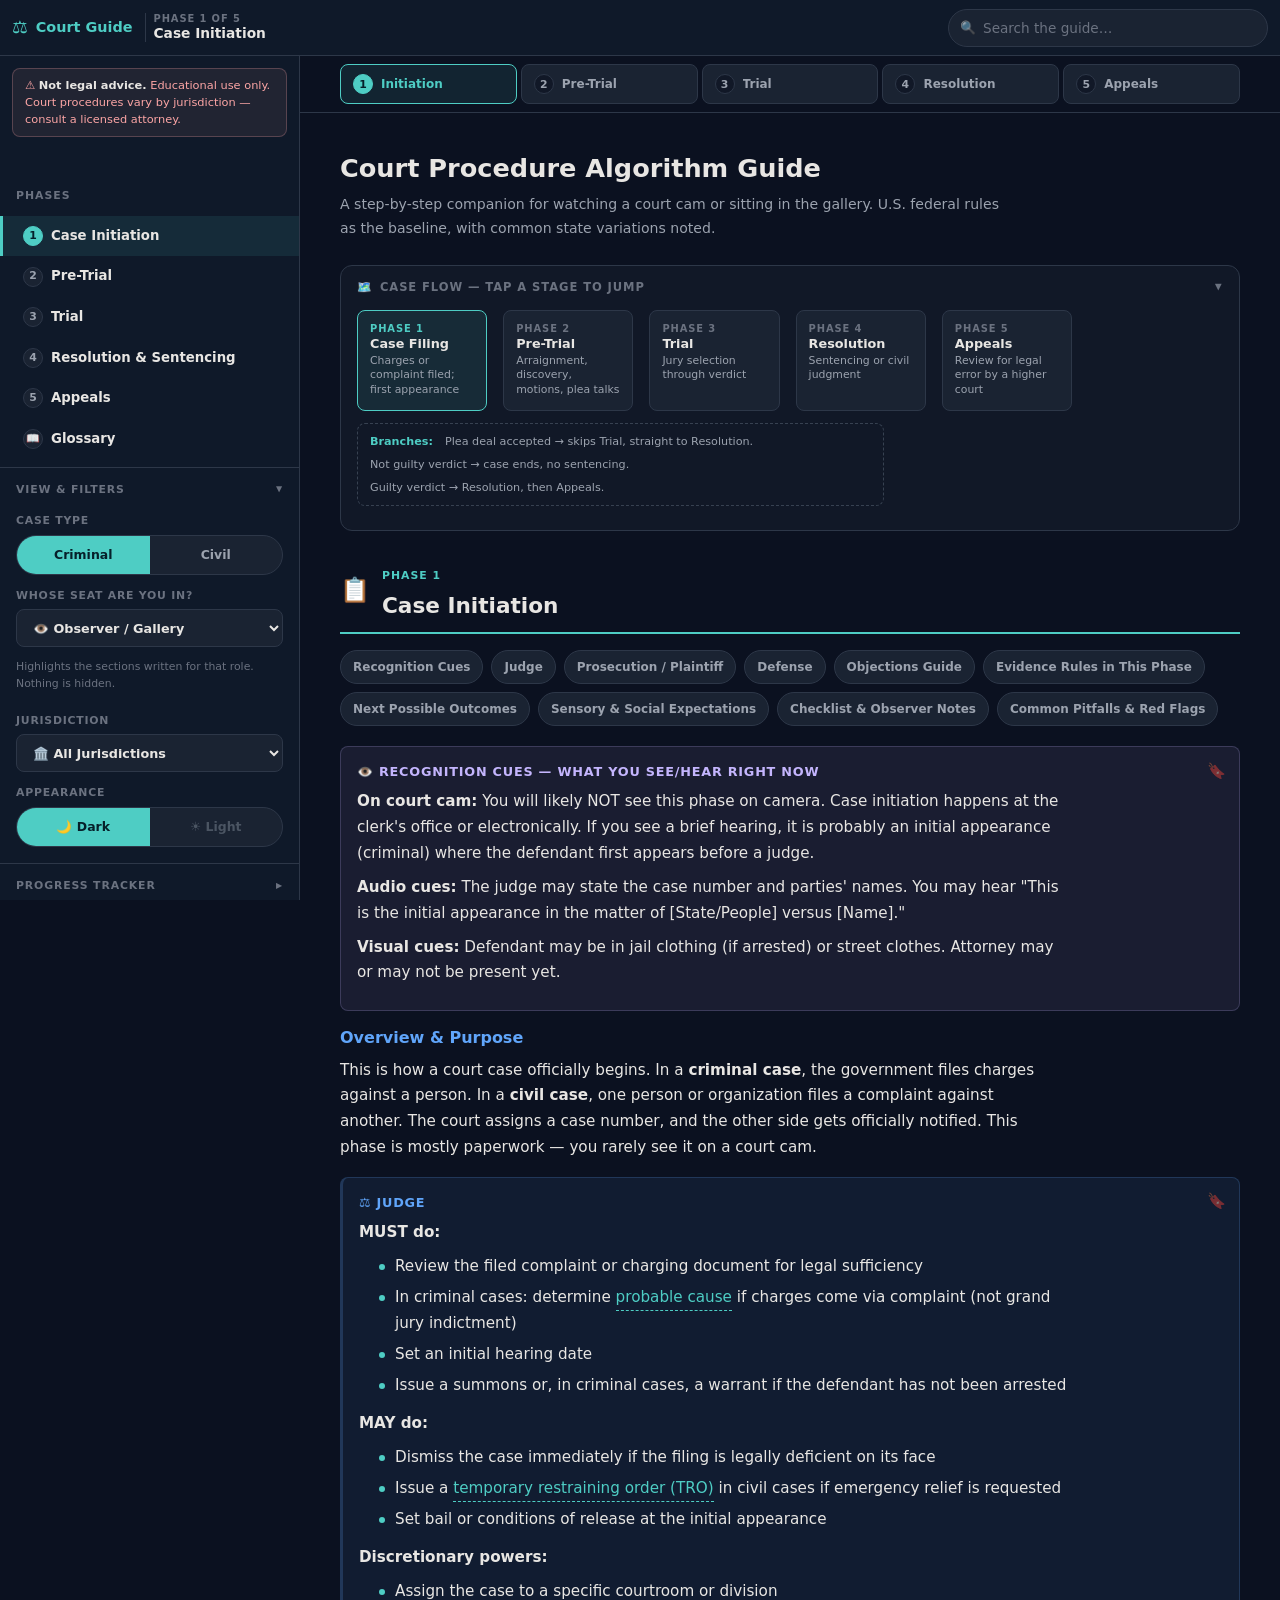
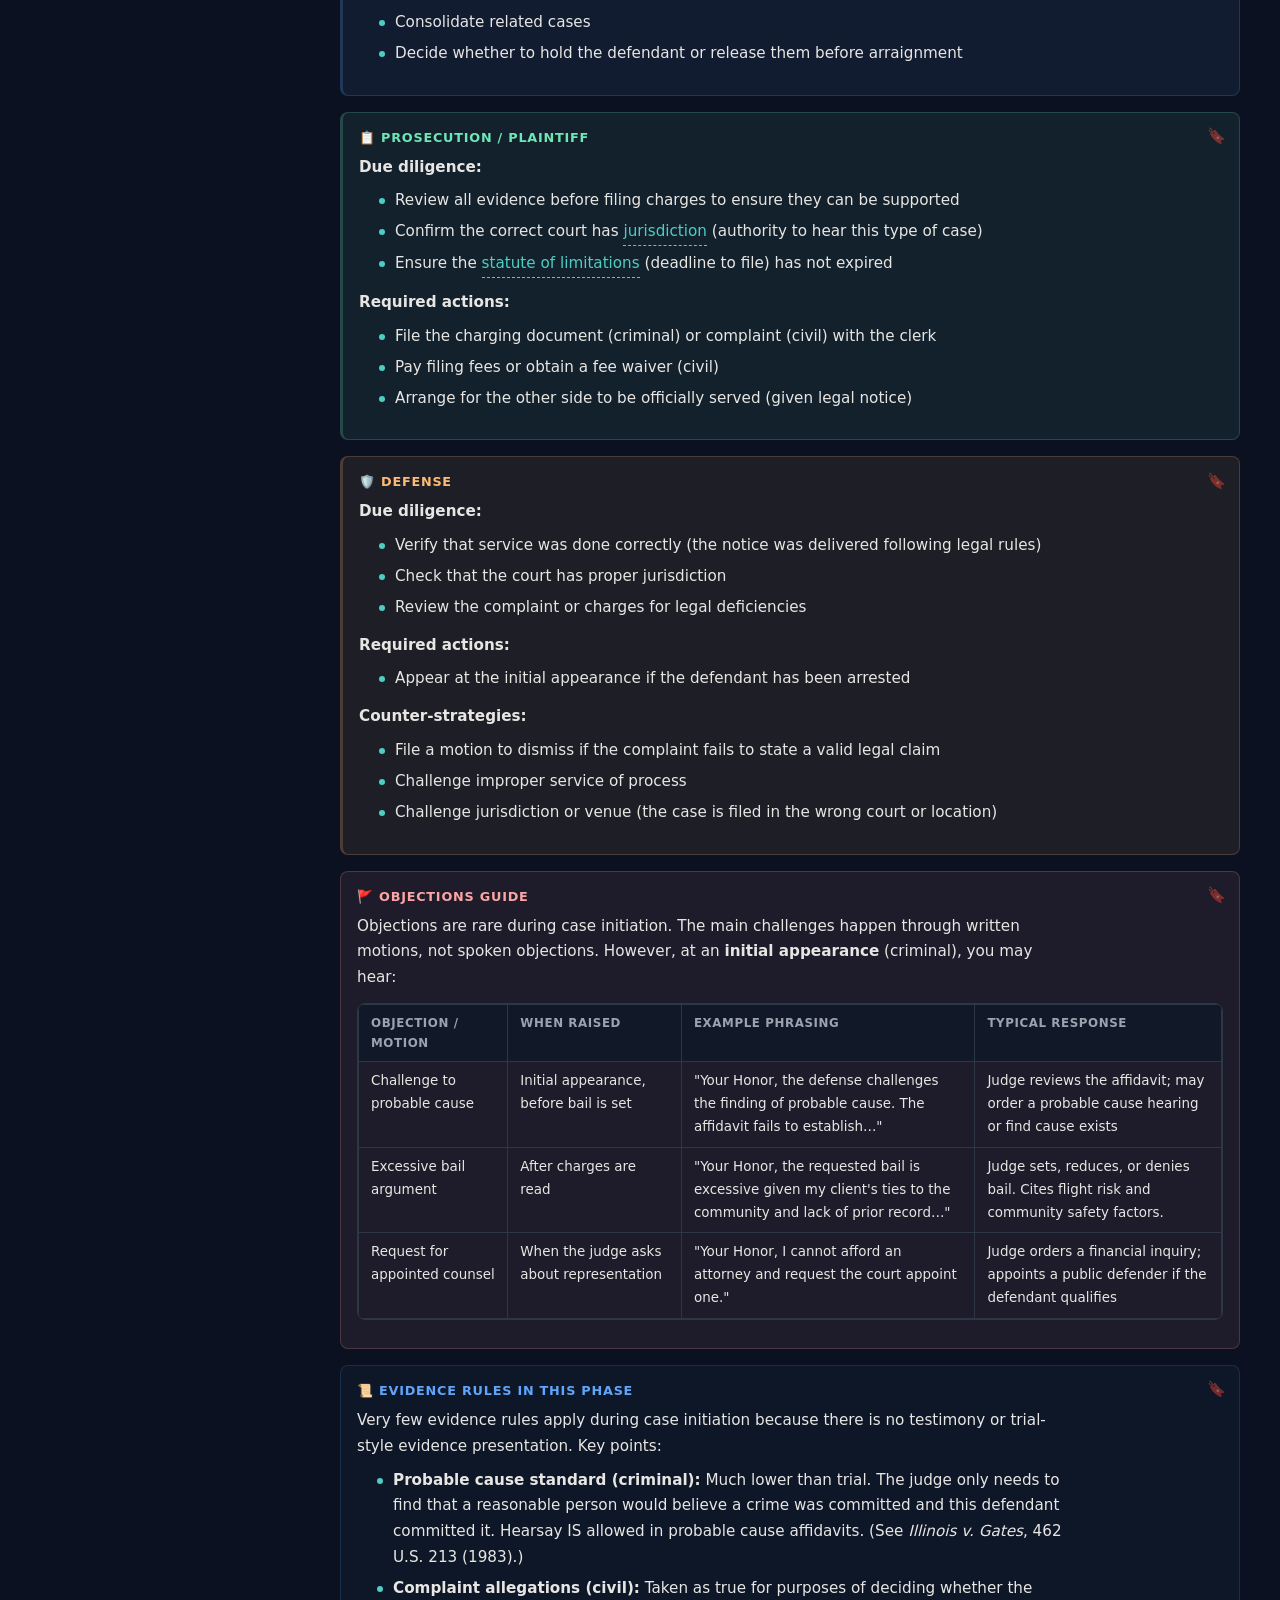
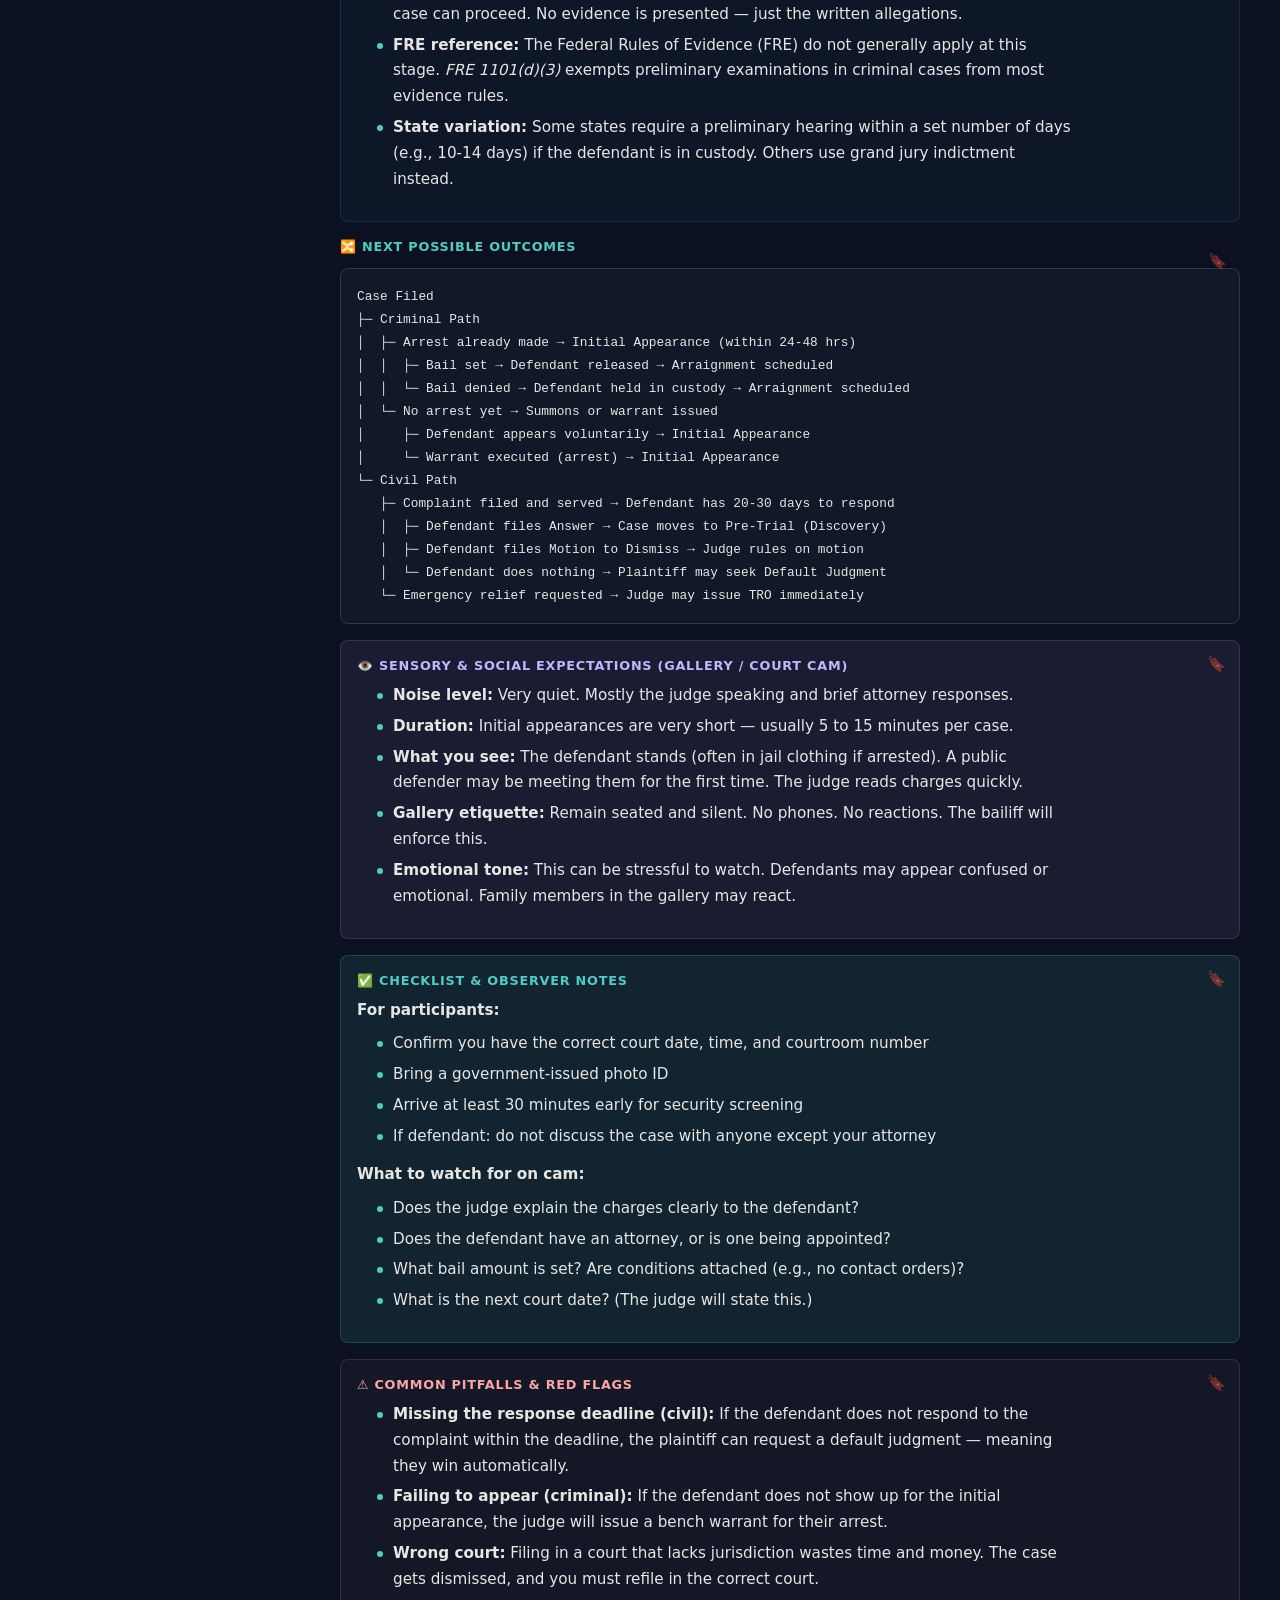
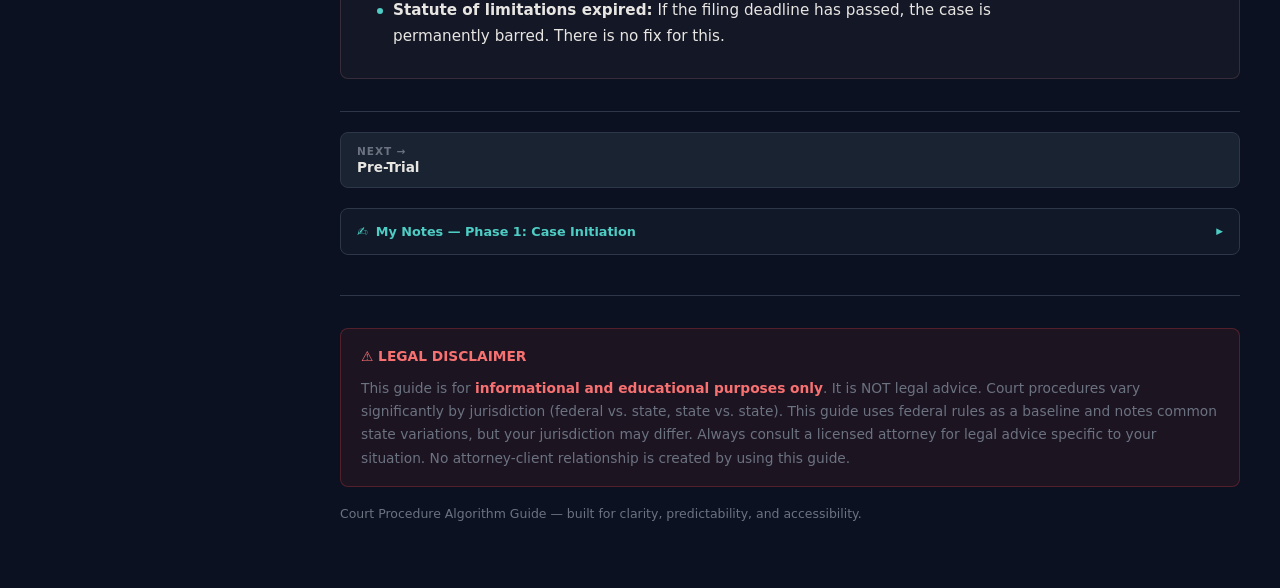
==== commit 96a2503c: "Overhaul layout, navigation and responsiveness Rebuilds the guide around its actual use case: follow" ====
--- a/index.html
+++ b/index.html
@@ -2,7 +2,7 @@
 <html lang="en">
 <head>
 <meta charset="UTF-8">
-<meta name="viewport" content="width=device-width, initial-scale=1.0">
+<meta name="viewport" content="width=device-width, initial-scale=1.0, viewport-fit=cover">
 <title>Court Procedure Algorithm Guide</title>
 <meta name="description" content="Autism-friendly, real-time court procedure algorithm guide for watching court cams or sitting in the gallery.">
 <link rel="stylesheet" href="css/variables.css">
@@ -18,7 +18,19 @@
 <meta name="apple-mobile-web-app-capable" content="yes">
 <meta name="apple-mobile-web-app-status-bar-style" content="black-translucent">
 <meta name="apple-mobile-web-app-title" content="Court Guide">
-<link rel="apple-touch-icon" href="icons/icon-192x192.png">
+<link rel="icon" href="icons/favicon.ico" sizes="any">
+<link rel="icon" type="image/png" sizes="32x32" href="icons/favicon-32x32.png">
+<link rel="icon" type="image/png" sizes="16x16" href="icons/favicon-16x16.png">
+<link rel="apple-touch-icon" href="icons/apple-touch-icon.png">
+<script>
+/* Applied before first paint so a saved light theme never flashes dark first. */
+(function () {
+  try {
+    var saved = JSON.parse(localStorage.getItem('court_guide_data') || '{}');
+    if (saved.theme === 'light') document.documentElement.setAttribute('data-theme', 'light');
+  } catch (e) { /* first visit, private mode, or blocked storage — dark default applies */ }
+})();
+</script>
 <script src="js/glossary-data.js" defer></script>
 <script src="js/core.js" defer></script>
 <script src="js/glossary-ui.js" defer></script>
@@ -29,227 +41,257 @@
 <script src="js/flowchart.js" defer></script>
 </head>
 <body class="case-criminal role-observer">
+<a class="skip-link" href="#mainContent">Skip to guide content</a>
 
 <!-- =====================================================================
-     SIDEBAR NAVIGATION
+     APP BAR — persistent orientation strip (drawer toggle, brand,
+     current phase readout, search). Fixed at every breakpoint.
+     ===================================================================== -->
+<header class="appbar">
+  <button class="appbar-btn nav-toggle" id="sidebarToggle" aria-controls="sidebar" aria-expanded="false" aria-label="Open navigation menu">
+    <span aria-hidden="true">&#9776;</span>
+  </button>
+
+  <a class="appbar-brand" href="#phase1">
+    <span class="mark" aria-hidden="true">&#9878;&#65039;</span>
+    <span class="name">Court Guide</span>
+  </a>
+
+  <div class="appbar-where">
+    <span class="appbar-kicker" id="appbarKicker">Phase 1 of 5</span>
+    <span class="appbar-phase" id="appbarPhase">Case Initiation</span>
+  </div>
+
+  <div class="appbar-search">
+    <div class="search-bar" id="searchBarDesktop">
+      <label class="visually-hidden" for="searchInput">Search the guide</label>
+      <input type="search" id="searchInput" placeholder="Search the guide&hellip;" autocomplete="off">
+      <span class="search-count" id="searchCount" aria-live="polite"></span>
+      <button class="clear-search" id="clearSearch" type="button" aria-label="Clear search">&times;</button>
+    </div>
+  </div>
+</header>
+
+<!-- =====================================================================
+     SIDEBAR — navigation tree, filters, progress, bookmarks
      ===================================================================== -->
 <div class="layout">
-<nav class="sidebar" id="sidebar">
-  <div style="padding:12px 20px;font-weight:700;color:var(--accent);font-size:0.95rem;">Court Algorithm Guide</div>
-  <div class="sidebar-disclaimer">
-    ⚠️ <strong>Legal Disclaimer:</strong> This guide is for <strong>informational and educational purposes only</strong>. It is <strong>not legal advice</strong>. Court procedures vary by jurisdiction. Always consult a licensed attorney for legal matters.
+<nav class="sidebar" id="sidebar" aria-label="Guide navigation">
+
+  <p class="sidebar-disclaimer">
+    &#9888;&#65039; <strong>Not legal advice.</strong> Educational use only. Court procedures vary by jurisdiction &mdash; consult a licensed attorney.
+  </p>
+
+  <!-- Search relocates here from the app bar on narrow screens -->
+  <div class="sidebar-search" id="searchHome"></div>
+
+  <!-- ---------------- Phase tree ---------------- -->
+  <h2 class="sidebar-title" id="navPhasesLabel">Phases</h2>
+  <div class="sidebar-nav" role="list" aria-labelledby="navPhasesLabel">
+
+    <a class="nav-phase" href="#phase1" data-phase="phase1"><span class="num">1</span> Case Initiation</a>
+
+    <a class="nav-phase" href="#phase2" data-phase="phase2"><span class="num">2</span> Pre-Trial</a>
+    <div class="nav-sublist" data-sub-for="phase2">
+      <a class="sub" href="#phase2a">Arraignment</a>
+      <a class="sub" href="#phase2b">Discovery</a>
+      <a class="sub" href="#phase2c">Pre-Trial Motions</a>
+      <a class="sub criminal-only" href="#phase2d">Plea Bargaining</a>
+      <a class="sub" href="#phase2e">Pre-Trial Conference</a>
+    </div>
+
+    <a class="nav-phase" href="#phase3" data-phase="phase3"><span class="num">3</span> Trial</a>
+    <div class="nav-sublist" data-sub-for="phase3">
+      <a class="sub" href="#phase3a">Jury Selection</a>
+      <a class="sub" href="#phase3b">Opening Statements</a>
+      <a class="sub" href="#phase3c">Case-in-Chief</a>
+      <a class="sub" href="#phase3d">Defense Case</a>
+      <a class="sub" href="#phase3e">Closing Arguments</a>
+      <a class="sub" href="#phase3f">Jury Instructions</a>
+      <a class="sub" href="#phase3g">Deliberation &amp; Verdict</a>
+    </div>
+
+    <a class="nav-phase" href="#phase4" data-phase="phase4"><span class="num">4</span> Resolution &amp; Sentencing</a>
+    <div class="nav-sublist" data-sub-for="phase4">
+      <a class="sub criminal-only" href="#phase4a">Criminal Sentencing</a>
+      <a class="sub civil-only" href="#phase4b">Civil Judgment</a>
+    </div>
+
+    <a class="nav-phase" href="#phase5" data-phase="phase5"><span class="num">5</span> Appeals</a>
+
+    <a class="nav-phase" href="#glossary" data-phase="glossary"><span class="num" aria-hidden="true">&#128214;</span> Glossary</a>
   </div>
+
+  <!-- ---------------- Filters ---------------- -->
   <details class="sidebar-panel" id="controlsPanel" open>
-    <summary>Settings &amp; Search</summary>
+    <summary>View &amp; Filters</summary>
     <div class="panel-body sidebar-controls-body">
-      <div class="toggle-group" id="caseToggle">
-        <button class="active" data-case="criminal">Criminal</button>
-        <button data-case="civil">Civil</button>
-      </div>
-      <select class="role-select" id="roleSelect">
-        <option value="observer" selected>👁️ Observer / Gallery</option>
-        <option value="judge">⚖️ Judge</option>
-        <option value="prosecution">📋 Prosecution / Plaintiff</option>
-        <option value="defense">🛡️ Defense Attorney</option>
-        <option value="defendant">👤 Defendant</option>
-        <option value="witness">🗣️ Witness</option>
-      </select>
-      <select class="jurisdiction-select" id="jurisdictionSelect">
-        <option value="both" selected>🏛️ All Jurisdictions</option>
-        <option value="federal">Federal</option>
-        <option value="state">State</option>
-      </select>
-      <div class="toggle-group" id="themeToggle">
-        <button class="active" data-theme="dark">🌙 Dark</button>
-        <button data-theme="light">☀️ Light</button>
-      </div>
-      <div class="search-bar">
-        <input type="text" id="searchInput" placeholder="Search the guide…" aria-label="Search">
-        <button class="clear-search" id="clearSearch">✕</button>
-      </div>
+
+      <div class="control-group">
+        <span class="control-label" id="caseLabel">Case type</span>
+        <div class="toggle-group" id="caseToggle" role="group" aria-labelledby="caseLabel">
+          <button type="button" data-case="criminal" aria-pressed="true">Criminal</button>
+          <button type="button" data-case="civil" aria-pressed="false">Civil</button>
+        </div>
+      </div>
+
+      <div class="control-group">
+        <label class="control-label" for="roleSelect">Whose seat are you in?</label>
+        <select class="role-select" id="roleSelect">
+          <option value="observer" selected>&#128065;&#65039; Observer / Gallery</option>
+          <option value="judge">&#9878;&#65039; Judge</option>
+          <option value="prosecution">&#128203; Prosecution / Plaintiff</option>
+          <option value="defense">&#128737;&#65039; Defense Attorney</option>
+          <option value="defendant">&#128100; Defendant</option>
+          <option value="witness">&#128483;&#65039; Witness</option>
+        </select>
+        <p class="control-hint">Highlights the sections written for that role. Nothing is hidden.</p>
+      </div>
+
+      <div class="control-group">
+        <label class="control-label" for="jurisdictionSelect">Jurisdiction</label>
+        <select class="jurisdiction-select" id="jurisdictionSelect">
+          <option value="both" selected>&#127963;&#65039; All Jurisdictions</option>
+          <option value="federal">Federal</option>
+          <option value="state">State</option>
+        </select>
+      </div>
+
+      <div class="control-group">
+        <span class="control-label" id="themeLabel">Appearance</span>
+        <div class="toggle-group" id="themeToggle" role="group" aria-labelledby="themeLabel">
+          <button type="button" data-theme="dark" aria-pressed="true">&#127769; Dark</button>
+          <button type="button" data-theme="light" aria-pressed="false">&#9728;&#65039; Light</button>
+        </div>
+      </div>
+
     </div>
   </details>
-  <div class="phase-progress" id="phaseProgress">
-    <button data-target="phase1" class="active">1. Initiation</button>
-    <button data-target="phase2">2. Pre-Trial</button>
-    <button data-target="phase3">3. Trial</button>
-    <button data-target="phase4">4. Resolution</button>
-    <button data-target="phase5">5. Appeals</button>
-  </div>
-  <div class="sidebar-title">Phases</div>
-  <a href="#phase1">1. Case Initiation</a>
-  <a href="#phase2">2. Pre-Trial</a>
-  <a href="#p2-arraignment" class="sub">Arraignment</a>
-  <a href="#p2-discovery" class="sub">Discovery</a>
-  <a href="#p2-motions" class="sub">Pre-Trial Motions</a>
-  <a href="#p2-plea" class="sub">Plea Bargaining</a>
-  <a href="#p2-conference" class="sub">Pre-Trial Conference</a>
-  <a href="#phase3">3. Trial</a>
-  <a href="#p3-voir-dire" class="sub">Jury Selection</a>
-  <a href="#p3-openings" class="sub">Opening Statements</a>
-  <a href="#p3-case-in-chief" class="sub">Case-in-Chief</a>
-  <a href="#p3-direct" class="sub">Direct Examination</a>
-  <a href="#p3-cross" class="sub">Cross-Examination</a>
-  <a href="#p3-defense-case" class="sub">Defense Case</a>
-  <a href="#p3-closings" class="sub">Closing Arguments</a>
-  <a href="#p3-instructions" class="sub">Jury Instructions</a>
-  <a href="#p3-deliberation" class="sub">Deliberation &amp; Verdict</a>
-  <a href="#phase4">4. Sentencing &amp; Resolution</a>
-  <a href="#p4-sentencing" class="sub">Sentencing Hearing</a>
-  <a href="#p4-civil-judgment" class="sub">Civil Judgment</a>
-  <a href="#phase5">5. Appeals</a>
-  <a href="#p5-notice" class="sub">Notice of Appeal</a>
-  <a href="#p5-briefing" class="sub">Briefing</a>
-  <a href="#p5-oral-arg" class="sub">Oral Argument</a>
-  <a href="#glossary">Glossary</a>
-
-  <div class="sidebar-title" style="margin-top:16px;">Personal</div>
+
+  <!-- ---------------- Progress ---------------- -->
   <details class="sidebar-panel" id="progressPanel">
     <summary>Progress Tracker</summary>
     <div class="panel-body">
+      <div class="progress-head">
+        <span class="control-label">Phases covered</span>
+        <span class="progress-count" id="progressCount">0 / 5</span>
+      </div>
       <div class="progress-bar-mini"><div class="fill" id="progressFill"></div></div>
       <ul class="progress-list">
-        <li><label><input type="checkbox" data-phase="phase1"> Phase 1: Initiation</label></li>
-        <li><label><input type="checkbox" data-phase="phase2"> Phase 2: Pre-Trial</label></li>
-        <li><label><input type="checkbox" data-phase="phase3"> Phase 3: Trial</label></li>
-        <li><label><input type="checkbox" data-phase="phase4"> Phase 4: Resolution</label></li>
-        <li><label><input type="checkbox" data-phase="phase5"> Phase 5: Appeals</label></li>
+        <li><label><input type="checkbox" data-phase="phase1"> Phase 1 &mdash; Initiation</label></li>
+        <li><label><input type="checkbox" data-phase="phase2"> Phase 2 &mdash; Pre-Trial</label></li>
+        <li><label><input type="checkbox" data-phase="phase3"> Phase 3 &mdash; Trial</label></li>
+        <li><label><input type="checkbox" data-phase="phase4"> Phase 4 &mdash; Resolution</label></li>
+        <li><label><input type="checkbox" data-phase="phase5"> Phase 5 &mdash; Appeals</label></li>
       </ul>
     </div>
   </details>
+
+  <!-- ---------------- Bookmarks ---------------- -->
   <details class="sidebar-panel" id="bookmarksPanel">
     <summary>Bookmarks</summary>
     <div class="panel-body">
       <ul class="bookmarks-list" id="bookmarksList"></ul>
-      <div class="bookmarks-empty" id="bookmarksEmpty">No bookmarks yet. Click 🔖 on any section to bookmark it.</div>
+      <p class="bookmarks-empty" id="bookmarksEmpty">No bookmarks yet. Tap the &#128278; on any section to pin it here.</p>
+      <button type="button" class="panel-action" id="resetData">Clear notes, bookmarks &amp; progress</button>
     </div>
   </details>
+
 </nav>
 
-<div class="sidebar-overlay" id="sidebarOverlay"></div>
-<button class="sidebar-toggle" id="sidebarToggle" aria-label="Toggle navigation">☰</button>
+<div class="sidebar-overlay" id="sidebarOverlay" hidden></div>
 
 <!-- =====================================================================
      MAIN CONTENT AREA
      ===================================================================== -->
-<main class="main-content" id="mainContent">
+<main class="main-content" id="mainContent" tabindex="-1">
+<div class="content-wrap">
+
+<!-- Sticky "you are here" stepper -->
+<nav class="stepper" id="phaseProgress" aria-label="Phase progress">
+  <button type="button" class="stepper-step" data-target="phase1" aria-current="step"><span class="num"><span>1</span></span><span class="name">Initiation</span></button>
+  <button type="button" class="stepper-step" data-target="phase2"><span class="num"><span>2</span></span><span class="name">Pre-Trial</span></button>
+  <button type="button" class="stepper-step" data-target="phase3"><span class="num"><span>3</span></span><span class="name">Trial</span></button>
+  <button type="button" class="stepper-step" data-target="phase4"><span class="num"><span>4</span></span><span class="name">Resolution</span></button>
+  <button type="button" class="stepper-step" data-target="phase5"><span class="num"><span>5</span></span><span class="name">Appeals</span></button>
+</nav>
 
 <div class="page-header">
   <h1>Court Procedure Algorithm Guide</h1>
-  <p class="subtitle">Real-time step-by-step guide for court cam watchers and gallery observers</p>
-  <p class="subtitle" style="margin-top:4px;font-size:0.8rem;">U.S. Federal Rules baseline with common state variations noted</p>
+  <p class="subtitle">A step-by-step companion for watching a court cam or sitting in the gallery. U.S. federal rules as the baseline, with common state variations noted.</p>
 </div>
 
 <!-- =====================================================================
-     INTERACTIVE FLOWCHART — Case Flow Navigator
+     CASE FLOW MAP — jump to any stage; reflows to a vertical stack on
+     narrow screens instead of shrinking to unreadable text.
      ===================================================================== -->
-<div class="flowchart-container" id="flowchart">
-  <svg viewBox="0 0 960 220" xmlns="http://www.w3.org/2000/svg">
-    <defs>
-      <marker id="arrowhead" markerWidth="8" markerHeight="6" refX="8" refY="3" orient="auto">
-        <polygon points="0 0, 8 3, 0 6" fill="var(--text-muted)"/>
-      </marker>
-    </defs>
-
-    <!-- Phase 1: Case Initiation -->
-    <g class="fc-node fc-active" data-phase="phase1" transform="translate(10,60)">
-      <rect x="0" y="0" width="100" height="50" rx="8" fill="var(--bg-surface)" stroke="var(--border)" stroke-width="1.5"/>
-      <text x="50" y="22" text-anchor="middle" font-weight="600">Case</text>
-      <text x="50" y="36" text-anchor="middle">Filing</text>
-    </g>
-    <line class="fc-arrow" x1="110" y1="85" x2="140" y2="85"/>
-
-    <g class="fc-node" data-phase="phase1" transform="translate(140,60)">
-      <rect x="0" y="0" width="100" height="50" rx="8" fill="var(--bg-surface)" stroke="var(--border)" stroke-width="1.5"/>
-      <text x="50" y="22" text-anchor="middle" font-weight="600">Initial</text>
-      <text x="50" y="36" text-anchor="middle">Appearance</text>
-    </g>
-    <line class="fc-arrow" x1="240" y1="85" x2="270" y2="85"/>
-
-    <!-- Phase 2: Pre-Trial -->
-    <g class="fc-node" data-phase="phase2" transform="translate(270,60)">
-      <rect x="0" y="0" width="100" height="50" rx="8" fill="var(--bg-surface)" stroke="var(--border)" stroke-width="1.5"/>
-      <text x="50" y="22" text-anchor="middle" font-weight="600">Pre-Trial</text>
-      <text x="50" y="36" text-anchor="middle">Discovery</text>
-    </g>
-    <line class="fc-arrow" x1="370" y1="85" x2="410" y2="85"/>
-
-    <!-- Decision: Plea? -->
-    <g class="fc-node" data-phase="phase2" transform="translate(410,55)">
-      <polygon points="50,0 100,30 50,60 0,30" fill="var(--bg-surface)" stroke="var(--accent-dim, var(--border))" stroke-width="1.5"/>
-      <text x="50" y="27" text-anchor="middle" font-weight="600" font-size="10">Plea</text>
-      <text x="50" y="39" text-anchor="middle" font-size="9">Deal?</text>
-    </g>
-    <!-- Yes arrow (down to sentencing) -->
-    <line class="fc-arrow" x1="460" y1="115" x2="460" y2="170"/>
-    <text class="fc-label" x="468" y="148">Yes</text>
-    <!-- No arrow (right to trial) -->
-    <line class="fc-arrow" x1="510" y1="85" x2="550" y2="85"/>
-    <text class="fc-label" x="520" y="78">No</text>
-
-    <!-- Phase 3: Trial -->
-    <g class="fc-node" data-phase="phase3" transform="translate(550,60)">
-      <rect x="0" y="0" width="100" height="50" rx="8" fill="var(--bg-surface)" stroke="var(--border)" stroke-width="1.5"/>
-      <text x="50" y="22" text-anchor="middle" font-weight="600">Trial</text>
-      <text x="50" y="36" text-anchor="middle">Proceedings</text>
-    </g>
-    <line class="fc-arrow" x1="650" y1="85" x2="690" y2="85"/>
-
-    <!-- Decision: Guilty? -->
-    <g class="fc-node" data-phase="phase3" transform="translate(690,55)">
-      <polygon points="50,0 100,30 50,60 0,30" fill="var(--bg-surface)" stroke="var(--accent-dim, var(--border))" stroke-width="1.5"/>
-      <text x="50" y="27" text-anchor="middle" font-weight="600" font-size="10">Guilty</text>
-      <text x="50" y="39" text-anchor="middle" font-size="9">Verdict?</text>
-    </g>
-    <!-- Yes arrow (down to sentencing) -->
-    <line class="fc-arrow" x1="740" y1="115" x2="740" y2="170"/>
-    <text class="fc-label" x="748" y="148">Yes</text>
-    <!-- No arrow (to case closed) -->
-    <line class="fc-arrow" x1="790" y1="85" x2="920" y2="85"/>
-    <text class="fc-label" x="830" y="78">Not Guilty</text>
-
-    <!-- Case Closed (acquittal) -->
-    <g transform="translate(920,70)">
-      <ellipse cx="20" cy="15" rx="20" ry="15" fill="var(--bg-surface)" stroke="var(--border)" stroke-width="1.5"/>
-      <text x="20" y="19" text-anchor="middle" font-size="9" font-weight="600">End</text>
-    </g>
-
-    <!-- Phase 4: Sentencing (bottom row) -->
-    <g class="fc-node" data-phase="phase4" transform="translate(550,170)">
-      <rect x="0" y="0" width="100" height="40" rx="8" fill="var(--bg-surface)" stroke="var(--border)" stroke-width="1.5"/>
-      <text x="50" y="25" text-anchor="middle" font-weight="600">Sentencing</text>
-    </g>
-    <!-- Arrows pointing into sentencing from plea and verdict -->
-    <line class="fc-arrow" x1="460" y1="190" x2="550" y2="190"/>
-    <line class="fc-arrow" x1="650" y1="190" x2="740" y2="170" style="display:none"/>
-
-    <!-- Phase 5: Appeals -->
-    <line class="fc-arrow" x1="650" y1="190" x2="690" y2="190"/>
-    <g class="fc-node" data-phase="phase5" transform="translate(690,170)">
-      <rect x="0" y="0" width="100" height="40" rx="8" fill="var(--bg-surface)" stroke="var(--border)" stroke-width="1.5"/>
-      <text x="50" y="25" text-anchor="middle" font-weight="600">Appeals</text>
-    </g>
-
-    <!-- Arrow from sentencing down and then to appeals is already implied by position -->
-    <!-- Arrow from guilty verdict down to sentencing -->
-    <line class="fc-arrow" x1="740" y1="170" x2="740" y2="190" style="display:none"/>
-  </svg>
-</div>
+<details class="flowmap" id="flowmap" open>
+  <summary><span aria-hidden="true">&#128506;&#65039;</span> Case flow &mdash; tap a stage to jump</summary>
+  <div class="flowmap-body">
+    <ol class="flowmap-track">
+      <li class="fc-step">
+        <button type="button" class="fc-node fc-active" data-phase="phase1">
+          <span class="fc-num">Phase 1</span>
+          <span class="fc-name">Case Filing</span>
+          <span class="fc-sub">Charges or complaint filed; first appearance</span>
+        </button>
+      </li>
+      <li class="fc-link" aria-hidden="true"></li>
+      <li class="fc-step">
+        <button type="button" class="fc-node" data-phase="phase2">
+          <span class="fc-num">Phase 2</span>
+          <span class="fc-name">Pre-Trial</span>
+          <span class="fc-sub">Arraignment, discovery, motions, plea talks</span>
+        </button>
+      </li>
+      <li class="fc-link" aria-hidden="true"></li>
+      <li class="fc-step">
+        <button type="button" class="fc-node" data-phase="phase3">
+          <span class="fc-num">Phase 3</span>
+          <span class="fc-name">Trial</span>
+          <span class="fc-sub">Jury selection through verdict</span>
+        </button>
+      </li>
+      <li class="fc-link" aria-hidden="true"></li>
+      <li class="fc-step">
+        <button type="button" class="fc-node" data-phase="phase4">
+          <span class="fc-num">Phase 4</span>
+          <span class="fc-name">Resolution</span>
+          <span class="fc-sub">Sentencing or civil judgment</span>
+        </button>
+      </li>
+      <li class="fc-link" aria-hidden="true"></li>
+      <li class="fc-step">
+        <button type="button" class="fc-node" data-phase="phase5">
+          <span class="fc-num">Phase 5</span>
+          <span class="fc-name">Appeals</span>
+          <span class="fc-sub">Review for legal error by a higher court</span>
+        </button>
+      </li>
+    </ol>
+
+    <p class="fc-branch">
+      <span><b>Branches:</b></span>
+      <span>Plea deal accepted &rarr; skips Trial, straight to Resolution.</span>
+      <span>Not guilty verdict &rarr; case ends, no sentencing.</span>
+      <span>Guilty verdict &rarr; Resolution, then Appeals.</span>
+    </p>
+  </div>
+</details>
 
 <!-- =====================================================================
      PHASE 1: CASE INITIATION
      ===================================================================== -->
 <div class="phase phase-tab active" id="phase1">
-<div class="phase-card">
-  <div class="phase-hdr" onclick="togglePhase(this)">
-    <span class="icon">📋</span>
+<div class="phase-card phase-card--top">
+  <header class="phase-tab-header">
+    <span class="icon" aria-hidden="true">📋</span>
     <div>
-      <div class="phase-num">Phase 1</div>
-      <div class="label">Case Initiation</div>
-    </div>
-    <svg class="chevron" viewBox="0 0 20 20" fill="currentColor"><path d="M5.23 7.21a.75.75 0 011.06.02L10 11.168l3.71-3.938a.75.75 0 111.08 1.04l-4.25 4.5a.75.75 0 01-1.08 0l-4.25-4.5a.75.75 0 01.02-1.06z"/></svg>
-  </div>
-  <div class="phase-body">
+      <p class="phase-num">Phase 1</p>
+      <h2 class="label">Case Initiation</h2>
+    </div>
+  </header>
+  <div class="phase-body phase-body--static">
     <div class="phase-body-inner">
 
       <!-- Recognition Cues -->
@@ -434,27 +476,26 @@
     </div>
   </div>
 </div>
-</div>
 <details class="phase-notes">
   <summary>My Notes — Phase 1: Case Initiation</summary>
   <textarea data-phase="phase1" placeholder="Type your personal notes for Phase 1: Case Initiation here..."></textarea>
 </details>
+</div>
 <!-- END PHASE 1 -->
 
 <!-- =====================================================================
      PHASE 2: PRE-TRIAL
      ===================================================================== -->
 <div class="phase phase-tab" id="phase2">
-<div class="phase-card">
-  <div class="phase-hdr" onclick="togglePhase(this)">
-    <span class="icon">⚙️</span>
+<div class="phase-card phase-card--top">
+  <header class="phase-tab-header">
+    <span class="icon" aria-hidden="true">⚙️</span>
     <div>
-      <div class="phase-num">Phase 2</div>
-      <div class="label">Pre-Trial</div>
-    </div>
-    <svg class="chevron" viewBox="0 0 20 20" fill="currentColor"><path d="M5.23 7.21a.75.75 0 011.06.02L10 11.168l3.71-3.938a.75.75 0 111.08 1.04l-4.25 4.5a.75.75 0 01-1.08 0l-4.25-4.5a.75.75 0 01.02-1.06z"/></svg>
-  </div>
-  <div class="phase-body">
+      <p class="phase-num">Phase 2</p>
+      <h2 class="label">Pre-Trial</h2>
+    </div>
+  </header>
+  <div class="phase-body phase-body--static">
     <div class="phase-body-inner">
 
       <div class="section-block recognition">
@@ -472,14 +513,14 @@
 <!-- ============= SUB-PHASE 2A: ARRAIGNMENT ============= -->
 <div class="sub-phase" id="phase2a">
   <div class="phase-card sub">
-    <div class="phase-hdr sub" onclick="togglePhase(this)">
+    <button type="button" class="phase-hdr sub" aria-expanded="false">
       <span class="icon">📢</span>
       <div>
         <div class="phase-num">Phase 2A</div>
         <div class="label">Arraignment</div>
       </div>
       <svg class="chevron" viewBox="0 0 20 20" fill="currentColor"><path d="M5.23 7.21a.75.75 0 011.06.02L10 11.168l3.71-3.938a.75.75 0 111.08 1.04l-4.25 4.5a.75.75 0 01-1.08 0l-4.25-4.5a.75.75 0 01.02-1.06z"/></svg>
-    </div>
+    </button>
     <div class="phase-body">
       <div class="phase-body-inner">
 
@@ -681,14 +722,14 @@
 <!-- ============= SUB-PHASE 2B: DISCOVERY ============= -->
 <div class="sub-phase" id="phase2b">
   <div class="phase-card sub">
-    <div class="phase-hdr sub" onclick="togglePhase(this)">
+    <button type="button" class="phase-hdr sub" aria-expanded="false">
       <span class="icon">🔍</span>
       <div>
         <div class="phase-num">Phase 2B</div>
         <div class="label">Discovery</div>
       </div>
       <svg class="chevron" viewBox="0 0 20 20" fill="currentColor"><path d="M5.23 7.21a.75.75 0 011.06.02L10 11.168l3.71-3.938a.75.75 0 111.08 1.04l-4.25 4.5a.75.75 0 01-1.08 0l-4.25-4.5a.75.75 0 01.02-1.06z"/></svg>
-    </div>
+    </button>
     <div class="phase-body">
       <div class="phase-body-inner">
 
@@ -884,14 +925,14 @@
 <!-- ============= SUB-PHASE 2C: PRE-TRIAL MOTIONS ============= -->
 <div class="sub-phase" id="phase2c">
   <div class="phase-card sub">
-    <div class="phase-hdr sub" onclick="togglePhase(this)">
+    <button type="button" class="phase-hdr sub" aria-expanded="false">
       <span class="icon">📝</span>
       <div>
         <div class="phase-num">Phase 2C</div>
         <div class="label">Pre-Trial Motions &amp; Motions in Limine</div>
       </div>
       <svg class="chevron" viewBox="0 0 20 20" fill="currentColor"><path d="M5.23 7.21a.75.75 0 011.06.02L10 11.168l3.71-3.938a.75.75 0 111.08 1.04l-4.25 4.5a.75.75 0 01-1.08 0l-4.25-4.5a.75.75 0 01.02-1.06z"/></svg>
-    </div>
+    </button>
     <div class="phase-body">
       <div class="phase-body-inner">
 
@@ -1064,14 +1105,14 @@
 <!-- ============= SUB-PHASE 2D: PLEA BARGAINING ============= -->
 <div class="sub-phase criminal-only" id="phase2d">
   <div class="phase-card sub">
-    <div class="phase-hdr sub" onclick="togglePhase(this)">
+    <button type="button" class="phase-hdr sub" aria-expanded="false">
       <span class="icon">🤝</span>
       <div>
         <div class="phase-num">Phase 2D</div>
         <div class="label">Plea Bargaining (Criminal Only)</div>
       </div>
       <svg class="chevron" viewBox="0 0 20 20" fill="currentColor"><path d="M5.23 7.21a.75.75 0 011.06.02L10 11.168l3.71-3.938a.75.75 0 111.08 1.04l-4.25 4.5a.75.75 0 01-1.08 0l-4.25-4.5a.75.75 0 01.02-1.06z"/></svg>
-    </div>
+    </button>
     <div class="phase-body">
       <div class="phase-body-inner">
 
@@ -1224,14 +1265,14 @@
 <!-- ============= SUB-PHASE 2E: PRE-TRIAL CONFERENCE ============= -->
 <div class="sub-phase" id="phase2e">
   <div class="phase-card sub">
-    <div class="phase-hdr sub" onclick="togglePhase(this)">
+    <button type="button" class="phase-hdr sub" aria-expanded="false">
       <span class="icon">📅</span>
       <div>
         <div class="phase-num">Phase 2E</div>
         <div class="label">Pre-Trial Conference</div>
       </div>
       <svg class="chevron" viewBox="0 0 20 20" fill="currentColor"><path d="M5.23 7.21a.75.75 0 011.06.02L10 11.168l3.71-3.938a.75.75 0 111.08 1.04l-4.25 4.5a.75.75 0 01-1.08 0l-4.25-4.5a.75.75 0 01.02-1.06z"/></svg>
-    </div>
+    </button>
     <div class="phase-body">
       <div class="phase-body-inner">
 
@@ -1321,27 +1362,26 @@
     </div>
   </div>
 </div>
-</div>
 <details class="phase-notes">
   <summary>My Notes — Phase 2: Pre-Trial</summary>
   <textarea data-phase="phase2" placeholder="Type your personal notes for Phase 2: Pre-Trial here..."></textarea>
 </details>
+</div>
 <!-- END PHASE 2 -->
 
 <!-- =====================================================================
      PHASE 3: TRIAL
      ===================================================================== -->
 <div class="phase phase-tab" id="phase3">
-<div class="phase-card">
-  <div class="phase-hdr" onclick="togglePhase(this)">
-    <span class="icon">⚖️</span>
+<div class="phase-card phase-card--top">
+  <header class="phase-tab-header">
+    <span class="icon" aria-hidden="true">⚖️</span>
     <div>
-      <div class="phase-num">Phase 3</div>
-      <div class="label">Trial</div>
-    </div>
-    <svg class="chevron" viewBox="0 0 20 20" fill="currentColor"><path d="M5.23 7.21a.75.75 0 011.06.02L10 11.168l3.71-3.938a.75.75 0 111.08 1.04l-4.25 4.5a.75.75 0 01-1.08 0l-4.25-4.5a.75.75 0 01.02-1.06z"/></svg>
-  </div>
-  <div class="phase-body">
+      <p class="phase-num">Phase 3</p>
+      <h2 class="label">Trial</h2>
+    </div>
+  </header>
+  <div class="phase-body phase-body--static">
     <div class="phase-body-inner">
 
       <div class="section-block recognition">
@@ -1359,14 +1399,14 @@
 <!-- ============= SUB-PHASE 3A: VOIR DIRE / JURY SELECTION ============= -->
 <div class="sub-phase" id="phase3a">
   <div class="phase-card sub">
-    <div class="phase-hdr sub" onclick="togglePhase(this)">
+    <button type="button" class="phase-hdr sub" aria-expanded="false">
       <span class="icon">👥</span>
       <div>
         <div class="phase-num">Phase 3A</div>
         <div class="label">Voir Dire (Jury Selection)</div>
       </div>
       <svg class="chevron" viewBox="0 0 20 20" fill="currentColor"><path d="M5.23 7.21a.75.75 0 011.06.02L10 11.168l3.71-3.938a.75.75 0 111.08 1.04l-4.25 4.5a.75.75 0 01-1.08 0l-4.25-4.5a.75.75 0 01.02-1.06z"/></svg>
-    </div>
+    </button>
     <div class="phase-body">
       <div class="phase-body-inner">
 
@@ -1505,14 +1545,14 @@
 <!-- ============= SUB-PHASE 3B: OPENING STATEMENTS ============= -->
 <div class="sub-phase" id="phase3b">
   <div class="phase-card sub">
-    <div class="phase-hdr sub" onclick="togglePhase(this)">
+    <button type="button" class="phase-hdr sub" aria-expanded="false">
       <span class="icon">🎤</span>
       <div>
         <div class="phase-num">Phase 3B</div>
         <div class="label">Opening Statements</div>
       </div>
       <svg class="chevron" viewBox="0 0 20 20" fill="currentColor"><path d="M5.23 7.21a.75.75 0 011.06.02L10 11.168l3.71-3.938a.75.75 0 111.08 1.04l-4.25 4.5a.75.75 0 01-1.08 0l-4.25-4.5a.75.75 0 01.02-1.06z"/></svg>
-    </div>
+    </button>
     <div class="phase-body">
       <div class="phase-body-inner">
 
@@ -1634,14 +1674,14 @@
 <!-- ============= SUB-PHASE 3C: PROSECUTION/PLAINTIFF CASE-IN-CHIEF ============= -->
 <div class="sub-phase" id="phase3c">
   <div class="phase-card sub">
-    <div class="phase-hdr sub" onclick="togglePhase(this)">
+    <button type="button" class="phase-hdr sub" aria-expanded="false">
       <span class="icon">📋</span>
       <div>
         <div class="phase-num">Phase 3C</div>
         <div class="label">Prosecution / Plaintiff Case-in-Chief (Direct &amp; Cross Examination)</div>
       </div>
       <svg class="chevron" viewBox="0 0 20 20" fill="currentColor"><path d="M5.23 7.21a.75.75 0 011.06.02L10 11.168l3.71-3.938a.75.75 0 111.08 1.04l-4.25 4.5a.75.75 0 01-1.08 0l-4.25-4.5a.75.75 0 01.02-1.06z"/></svg>
-    </div>
+    </button>
     <div class="phase-body">
       <div class="phase-body-inner">
 
@@ -1873,14 +1913,14 @@
 <!-- ============= SUB-PHASE 3D: DEFENSE CASE ============= -->
 <div class="sub-phase" id="phase3d">
   <div class="phase-card sub">
-    <div class="phase-hdr sub" onclick="togglePhase(this)">
+    <button type="button" class="phase-hdr sub" aria-expanded="false">
       <span class="icon">🛡️</span>
       <div>
         <div class="phase-num">Phase 3D</div>
         <div class="label">Defense Case &amp; Rebuttal</div>
       </div>
       <svg class="chevron" viewBox="0 0 20 20" fill="currentColor"><path d="M5.23 7.21a.75.75 0 011.06.02L10 11.168l3.71-3.938a.75.75 0 111.08 1.04l-4.25 4.5a.75.75 0 01-1.08 0l-4.25-4.5a.75.75 0 01.02-1.06z"/></svg>
-    </div>
+    </button>
     <div class="phase-body">
       <div class="phase-body-inner">
 
@@ -1981,14 +2021,14 @@
 <!-- ============= SUB-PHASE 3E: CLOSING ARGUMENTS ============= -->
 <div class="sub-phase" id="phase3e">
   <div class="phase-card sub">
-    <div class="phase-hdr sub" onclick="togglePhase(this)">
+    <button type="button" class="phase-hdr sub" aria-expanded="false">
       <span class="icon">🏛️</span>
       <div>
         <div class="phase-num">Phase 3E</div>
         <div class="label">Closing Arguments</div>
       </div>
       <svg class="chevron" viewBox="0 0 20 20" fill="currentColor"><path d="M5.23 7.21a.75.75 0 011.06.02L10 11.168l3.71-3.938a.75.75 0 111.08 1.04l-4.25 4.5a.75.75 0 01-1.08 0l-4.25-4.5a.75.75 0 01.02-1.06z"/></svg>
-    </div>
+    </button>
     <div class="phase-body">
       <div class="phase-body-inner">
 
@@ -2081,14 +2121,14 @@
 <!-- ============= SUB-PHASE 3F: JURY INSTRUCTIONS ============= -->
 <div class="sub-phase" id="phase3f">
   <div class="phase-card sub">
-    <div class="phase-hdr sub" onclick="togglePhase(this)">
+    <button type="button" class="phase-hdr sub" aria-expanded="false">
       <span class="icon">📖</span>
       <div>
         <div class="phase-num">Phase 3F</div>
         <div class="label">Jury Instructions (Charge to the Jury)</div>
       </div>
       <svg class="chevron" viewBox="0 0 20 20" fill="currentColor"><path d="M5.23 7.21a.75.75 0 011.06.02L10 11.168l3.71-3.938a.75.75 0 111.08 1.04l-4.25 4.5a.75.75 0 01-1.08 0l-4.25-4.5a.75.75 0 01.02-1.06z"/></svg>
-    </div>
+    </button>
     <div class="phase-body">
       <div class="phase-body-inner">
 
@@ -2142,14 +2182,14 @@
 <!-- ============= SUB-PHASE 3G: DELIBERATION & VERDICT ============= -->
 <div class="sub-phase" id="phase3g">
   <div class="phase-card sub">
-    <div class="phase-hdr sub" onclick="togglePhase(this)">
+    <button type="button" class="phase-hdr sub" aria-expanded="false">
       <span class="icon">🗳️</span>
       <div>
         <div class="phase-num">Phase 3G</div>
         <div class="label">Jury Deliberation &amp; Verdict</div>
       </div>
       <svg class="chevron" viewBox="0 0 20 20" fill="currentColor"><path d="M5.23 7.21a.75.75 0 011.06.02L10 11.168l3.71-3.938a.75.75 0 111.08 1.04l-4.25 4.5a.75.75 0 01-1.08 0l-4.25-4.5a.75.75 0 01.02-1.06z"/></svg>
-    </div>
+    </button>
     <div class="phase-body">
       <div class="phase-body-inner">
 
@@ -2255,27 +2295,26 @@
     </div>
   </div>
 </div>
-</div>
 <details class="phase-notes">
   <summary>My Notes — Phase 3: Trial</summary>
   <textarea data-phase="phase3" placeholder="Type your personal notes for Phase 3: Trial here..."></textarea>
 </details>
+</div>
 <!-- END PHASE 3 -->
 
 <!-- =====================================================================
      PHASE 4: RESOLUTION & SENTENCING
      ===================================================================== -->
 <div class="phase phase-tab" id="phase4">
-<div class="phase-card">
-  <div class="phase-hdr" onclick="togglePhase(this)">
-    <span class="icon">⚖️</span>
+<div class="phase-card phase-card--top">
+  <header class="phase-tab-header">
+    <span class="icon" aria-hidden="true">⚖️</span>
     <div>
-      <div class="phase-num">Phase 4</div>
-      <div class="label">Resolution &amp; Sentencing</div>
-    </div>
-    <svg class="chevron" viewBox="0 0 20 20" fill="currentColor"><path d="M5.23 7.21a.75.75 0 011.06.02L10 11.168l3.71-3.938a.75.75 0 111.08 1.04l-4.25 4.5a.75.75 0 01-1.08 0l-4.25-4.5a.75.75 0 01.02-1.06z"/></svg>
-  </div>
-  <div class="phase-body">
+      <p class="phase-num">Phase 4</p>
+      <h2 class="label">Resolution &amp; Sentencing</h2>
+    </div>
+  </header>
+  <div class="phase-body phase-body--static">
     <div class="phase-body-inner">
 
       <div class="section-block recognition">
@@ -2294,14 +2333,14 @@
 <!-- ============= SUB-PHASE 4A: CRIMINAL SENTENCING ============= -->
 <div class="sub-phase criminal-only" id="phase4a">
   <div class="phase-card sub">
-    <div class="phase-hdr sub" onclick="togglePhase(this)">
+    <button type="button" class="phase-hdr sub" aria-expanded="false">
       <span class="icon">⚖️</span>
       <div>
         <div class="phase-num">Phase 4A</div>
         <div class="label">Criminal Sentencing (Priority Detail)</div>
       </div>
       <svg class="chevron" viewBox="0 0 20 20" fill="currentColor"><path d="M5.23 7.21a.75.75 0 011.06.02L10 11.168l3.71-3.938a.75.75 0 111.08 1.04l-4.25 4.5a.75.75 0 01-1.08 0l-4.25-4.5a.75.75 0 01.02-1.06z"/></svg>
-    </div>
+    </button>
     <div class="phase-body">
       <div class="phase-body-inner">
 
@@ -2465,14 +2504,14 @@
 <!-- ============= SUB-PHASE 4B: CIVIL JUDGMENT ============= -->
 <div class="sub-phase civil-only" id="phase4b">
   <div class="phase-card sub">
-    <div class="phase-hdr sub" onclick="togglePhase(this)">
+    <button type="button" class="phase-hdr sub" aria-expanded="false">
       <span class="icon">💰</span>
       <div>
         <div class="phase-num">Phase 4B</div>
         <div class="label">Civil Judgment &amp; Remedies</div>
       </div>
       <svg class="chevron" viewBox="0 0 20 20" fill="currentColor"><path d="M5.23 7.21a.75.75 0 011.06.02L10 11.168l3.71-3.938a.75.75 0 111.08 1.04l-4.25 4.5a.75.75 0 01-1.08 0l-4.25-4.5a.75.75 0 01.02-1.06z"/></svg>
-    </div>
+    </button>
     <div class="phase-body">
       <div class="phase-body-inner">
 
@@ -2524,27 +2563,26 @@
     </div>
   </div>
 </div>
-</div>
 <details class="phase-notes">
   <summary>My Notes — Phase 4: Resolution</summary>
   <textarea data-phase="phase4" placeholder="Type your personal notes for Phase 4: Resolution here..."></textarea>
 </details>
+</div>
 <!-- END PHASE 4 -->
 
 <!-- =====================================================================
      PHASE 5: APPEALS
      ===================================================================== -->
 <div class="phase phase-tab" id="phase5">
-<div class="phase-card">
-  <div class="phase-hdr" onclick="togglePhase(this)">
-    <span class="icon">📤</span>
+<div class="phase-card phase-card--top">
+  <header class="phase-tab-header">
+    <span class="icon" aria-hidden="true">📤</span>
     <div>
-      <div class="phase-num">Phase 5</div>
-      <div class="label">Appeals</div>
-    </div>
-    <svg class="chevron" viewBox="0 0 20 20" fill="currentColor"><path d="M5.23 7.21a.75.75 0 011.06.02L10 11.168l3.71-3.938a.75.75 0 111.08 1.04l-4.25 4.5a.75.75 0 01-1.08 0l-4.25-4.5a.75.75 0 01.02-1.06z"/></svg>
-  </div>
-  <div class="phase-body">
+      <p class="phase-num">Phase 5</p>
+      <h2 class="label">Appeals</h2>
+    </div>
+  </header>
+  <div class="phase-body phase-body--static">
     <div class="phase-body-inner">
 
       <div class="section-block recognition">
@@ -2706,32 +2744,43 @@
     </div>
   </div>
 </div>
-</div>
 <details class="phase-notes">
   <summary>My Notes — Phase 5: Appeals</summary>
   <textarea data-phase="phase5" placeholder="Type your personal notes for Phase 5: Appeals here..."></textarea>
 </details>
+</div>
 <!-- END PHASE 5 -->
 
 <!-- =====================================================================
-     GLOSSARY SECTION
+     GLOSSARY
      ===================================================================== -->
 <div class="phase phase-tab" id="glossary">
-<div class="phase-card">
-  <div class="phase-hdr" onclick="togglePhase(this)">
-    <span class="icon">📖</span>
+<div class="phase-card phase-card--top">
+  <header class="phase-tab-header">
+    <span class="icon" aria-hidden="true">&#128214;</span>
     <div>
-      <div class="phase-num">Reference</div>
-      <div class="label">Legal Glossary</div>
-    </div>
-    <svg class="chevron" viewBox="0 0 20 20" fill="currentColor"><path d="M5.23 7.21a.75.75 0 011.06.02L10 11.168l3.71-3.938a.75.75 0 111.08 1.04l-4.25 4.5a.75.75 0 01-1.08 0l-4.25-4.5a.75.75 0 01.02-1.06z"/></svg>
-  </div>
-  <div class="phase-body">
+      <p class="phase-num">Reference</p>
+      <h2 class="label">Legal Glossary</h2>
+    </div>
+  </header>
+  <div class="phase-body phase-body--static">
     <div class="phase-body-inner">
-      <p>Click any <span class="term" style="cursor:default;">highlighted term</span> throughout the guide to see its definition. All terms are also listed here for reference.</p>
-      <div id="glossaryList" style="columns:1;column-gap:24px;">
-        <!-- Populated by JavaScript -->
-      </div>
+
+      <p>Any <span class="term" style="cursor:default;">highlighted term</span> in the guide opens its definition. Every term is listed here too.</p>
+
+      <div class="glossary-tools">
+        <div class="search-bar" id="glossaryFilterBar">
+          <label class="visually-hidden" for="glossaryFilter">Filter glossary terms</label>
+          <input type="search" id="glossaryFilter" placeholder="Filter terms&hellip;" autocomplete="off">
+          <button class="clear-search" id="glossaryFilterClear" type="button" aria-label="Clear filter">&times;</button>
+        </div>
+      </div>
+
+      <dl class="glossary-list" id="glossaryList">
+        <!-- Populated by js/glossary-ui.js -->
+      </dl>
+      <p class="glossary-empty" id="glossaryEmpty" hidden>No terms match that filter.</p>
+
     </div>
   </div>
 </div>
@@ -2740,19 +2789,20 @@
 <!-- LEGAL DISCLAIMER (FOOTER) -->
 <footer class="disclaimer-footer">
   <div class="disclaimer-box">
-    <strong>⚠️ LEGAL DISCLAIMER</strong>
+    <strong>&#9888;&#65039; LEGAL DISCLAIMER</strong>
     <p>This guide is for <strong>informational and educational purposes only</strong>. It is NOT legal advice. Court procedures vary significantly by jurisdiction (federal vs. state, state vs. state). This guide uses federal rules as a baseline and notes common state variations, but your jurisdiction may differ. Always consult a licensed attorney for legal advice specific to your situation. No attorney-client relationship is created by using this guide.</p>
   </div>
-  <p style="margin-top:16px;font-size:0.8rem;color:var(--text-muted);">Court Procedure Algorithm Guide &mdash; Built for clarity, predictability, and accessibility.</p>
+  <p class="footer-meta">Court Procedure Algorithm Guide &mdash; built for clarity, predictability, and accessibility.</p>
 </footer>
 
+</div><!-- end .content-wrap -->
 </main>
 </div><!-- end .layout -->
 
 <!-- Glossary Modal -->
 <div class="modal-overlay" id="glossaryModal">
-  <div class="modal">
-    <button class="close-btn" id="closeModal">&times;</button>
+  <div class="modal" role="dialog" aria-modal="true" aria-labelledby="modalTerm">
+    <button class="close-btn" id="closeModal" type="button" aria-label="Close definition">&times;</button>
     <h3 id="modalTerm">Term</h3>
     <p id="modalDef">Definition here.</p>
   </div>
@@ -2765,4 +2815,4 @@
 </script>
 <script src="install-prompt.js"></script>
 </body>
-</html>+</html>
--- a/css/variables.css
+++ b/css/variables.css
@@ -3,12 +3,15 @@
    Dark mode is the default. Light mode toggled via [data-theme="light"] on <html>.
    ========================================================================== */
 :root {
+  color-scheme: dark;
+
   /* Dark theme (default) */
   --bg: #0b1120;
   --bg-surface: #111827;
   --bg-card: #1a2332;
   --bg-card-hover: #1f2b3d;
   --bg-nav: #0f1929;
+  --bg-elevated: #16223a;
   --text: #e8e6e3;
   --text-secondary: #9ca3af;
   --text-muted: #6b7280;
@@ -16,8 +19,11 @@
   --border-light: #374151;
   --accent: #4ecdc4;
   --accent-dim: #2a7a74;
+  --accent-soft: rgba(78, 205, 196, 0.10);
+  --accent-contrast: #06202a;
   --primary: #60a5fa;
   --primary-dim: #1a3a5c;
+
   /* Role colors */
   --clr-judge: #60a5fa;
   --clr-judge-bg: rgba(96,165,250,0.08);
@@ -29,39 +35,77 @@
   --clr-objection-bg: rgba(252,165,165,0.08);
   --clr-observer: #c4b5fd;
   --clr-observer-bg: rgba(196,181,253,0.08);
-  /* Misc */
+
+  /* Elevation */
   --shadow: 0 1px 3px rgba(0,0,0,0.3);
   --shadow-hover: 0 4px 16px rgba(0,0,0,0.4);
+  --shadow-pop: 0 12px 40px rgba(0,0,0,0.5);
+
+  /* Shape */
+  --radius-sm: 6px;
   --radius: 8px;
   --radius-lg: 12px;
+  --radius-pill: 999px;
+
+  /* Motion — every transition routes through these so reduced-motion can zero them */
   --transition: 0.2s ease;
+  --motion-fast: 0.15s ease;
+  --motion-med: 0.3s ease;
+
+  /* Type */
   --font: 'Inter', -apple-system, BlinkMacSystemFont, 'Segoe UI', system-ui, sans-serif;
   --font-mono: 'SF Mono', 'Fira Code', 'Fira Mono', 'Roboto Mono', monospace;
-  /* Sidebar */
-  --sidebar-w: 280px;
+
+  /* Spacing scale */
+  --sp-1: 4px;
+  --sp-2: 8px;
+  --sp-3: 12px;
+  --sp-4: 16px;
+  --sp-5: 20px;
+  --sp-6: 24px;
+  --sp-8: 32px;
+  --sp-10: 40px;
+
+  /* Layout */
+  --sidebar-w: 288px;
+  --appbar-h: 56px;
+  --stepper-h: 52px;
+  --measure: 74ch;          /* comfortable reading width for body copy */
+  --gutter: 24px;
+  --tap: 44px;              /* minimum touch target */
+
+  /* Focus ring — one definition, used everywhere */
+  --focus-ring: 0 0 0 2px var(--bg), 0 0 0 4px var(--accent);
+
   /* Fluid typography */
   --font-h1: clamp(1.2rem, 4vw, 1.6rem);
   --font-h1-sub: clamp(0.78rem, 2.5vw, 0.88rem);
   --font-phase-label: clamp(0.92rem, 2.8vw, 1.05rem);
-  --font-tab-label: clamp(1rem, 3vw, 1.15rem);
+  --font-tab-label: clamp(1.05rem, 3vw, 1.35rem);
 }
 
 /* Light theme overrides */
 [data-theme="light"] {
+  color-scheme: light;
+
   --bg: #f0f2f5;
   --bg-surface: #ffffff;
   --bg-card: #ffffff;
   --bg-card-hover: #f9fafb;
   --bg-nav: #ffffff;
+  --bg-elevated: #ffffff;
   --text: #1f2937;
   --text-secondary: #4b5563;
-  --text-muted: #9ca3af;
+  --text-muted: #6b7280;
   --border: #e5e7eb;
   --border-light: #d1d5db;
   --accent: #0d9488;
   --accent-dim: #ccfbf1;
+  --accent-soft: rgba(13, 148, 136, 0.08);
+  --accent-contrast: #ffffff;
   --primary: #1a56db;
   --primary-dim: #dbeafe;
+
   --clr-judge: #1a56db;
   --clr-judge-bg: rgba(26,86,219,0.06);
   --clr-prosecution: #047857;
@@ -72,6 +116,24 @@
   --clr-objection-bg: rgba(220,38,38,0.06);
   --clr-observer: #7c3aed;
   --clr-observer-bg: rgba(124,58,237,0.06);
+
   --shadow: 0 1px 3px rgba(0,0,0,0.08);
   --shadow-hover: 0 4px 12px rgba(0,0,0,0.12);
+  --shadow-pop: 0 12px 40px rgba(0,0,0,0.18);
 }
+
+/* Respect the OS preference for reduced motion.
+   All animation in this app is decorative, so it is safe to remove entirely. */
+@media (prefers-reduced-motion: reduce) {
+  :root {
+    --transition: 0s;
+    --motion-fast: 0s;
+    --motion-med: 0s;
+  }
+  *, *::before, *::after {
+    animation-duration: 0.001ms !important;
+    animation-iteration-count: 1 !important;
+    transition-duration: 0.001ms !important;
+    scroll-behavior: auto !important;
+  }
+}
--- a/css/base.css
+++ b/css/base.css
@@ -3,7 +3,12 @@
    ========================================================================== */
 *, *::before, *::after { box-sizing: border-box; margin: 0; padding: 0; }
 
-html { scroll-behavior: smooth; scroll-padding-top: 20px; }
+html {
+  scroll-behavior: smooth;
+  /* Anchored targets must clear the fixed app bar + sticky stepper */
+  scroll-padding-top: calc(var(--appbar-h) + var(--stepper-h) + 12px);
+  -webkit-text-size-adjust: 100%;
+}
 
 body {
   font-family: var(--font);
@@ -14,6 +19,135 @@
   -webkit-font-smoothing: antialiased;
   -moz-osx-font-smoothing: grayscale;
   min-height: 100vh;
+  /* Nothing in this app is meant to pan sideways */
+  overflow-x: hidden;
+}
+
+/* Locks background scroll while the mobile drawer is open */
+body.nav-open { overflow: hidden; }
+
+/* ==========================================================================
+   FOCUS & SKIP LINK
+   ========================================================================== */
+:focus-visible {
+  outline: none;
+  box-shadow: var(--focus-ring);
+  border-radius: var(--radius-sm);
+}
+
+.skip-link {
+  position: absolute;
+  top: -100px;
+  left: var(--sp-2);
+  z-index: 500;
+  padding: 10px 18px;
+  background: var(--accent);
+  color: var(--accent-contrast);
+  font-weight: 700;
+  font-size: 0.85rem;
+  border-radius: var(--radius);
+  text-decoration: none;
+  transition: top var(--motion-fast);
+}
+.skip-link:focus { top: var(--sp-2); }
+
+/* Visually hidden but available to screen readers */
+.visually-hidden {
+  position: absolute !important;
+  width: 1px; height: 1px;
+  padding: 0; margin: -1px;
+  overflow: hidden;
+  clip: rect(0 0 0 0);
+  white-space: nowrap;
+  border: 0;
+}
+
+/* ==========================================================================
+   APP BAR — persistent orientation strip
+   Holds: drawer toggle, current phase, search affordance.
+   Fixed on every breakpoint so "where am I" is never scrolled away.
+   ========================================================================== */
+.appbar {
+  position: fixed;
+  top: 0; left: 0; right: 0;
+  height: var(--appbar-h);
+  z-index: 300;
+  display: flex;
+  align-items: center;
+  gap: var(--sp-2);
+  padding: 0 var(--sp-3);
+  background: var(--bg-nav);
+  border-bottom: 1px solid var(--border);
+  padding-top: env(safe-area-inset-top, 0px);
+  height: calc(var(--appbar-h) + env(safe-area-inset-top, 0px));
+}
+
+.appbar-btn {
+  flex-shrink: 0;
+  width: var(--tap); height: var(--tap);
+  display: inline-flex;
+  align-items: center;
+  justify-content: center;
+  border: 1px solid transparent;
+  border-radius: var(--radius);
+  background: transparent;
+  color: var(--text-secondary);
+  font-size: 1.15rem;
+  cursor: pointer;
+  transition: background var(--transition), color var(--transition);
+  -webkit-tap-highlight-color: transparent;
+  touch-action: manipulation;
+}
+.appbar-btn:hover { background: var(--bg-card-hover); color: var(--accent); }
+.appbar-btn[aria-expanded="true"] { background: var(--accent-soft); color: var(--accent); }
+
+/* Brand lockup — collapses to just the mark on narrow screens */
+.appbar-brand {
+  display: flex;
+  align-items: center;
+  gap: var(--sp-2);
+  font-weight: 700;
+  font-size: 0.9rem;
+  color: var(--accent);
+  text-decoration: none;
+  white-space: nowrap;
+  flex-shrink: 0;
+}
+.appbar-brand .mark { font-size: 1.1rem; }
+
+/* Current-location readout: "Phase 3 of 5 / Trial" */
+.appbar-where {
+  flex: 1;
+  min-width: 0;
+  display: flex;
+  flex-direction: column;
+  justify-content: center;
+  line-height: 1.2;
+  padding-left: var(--sp-2);
+  border-left: 1px solid var(--border);
+  margin-left: var(--sp-1);
+}
+.appbar-kicker {
+  font-size: 0.62rem;
+  font-weight: 700;
+  text-transform: uppercase;
+  letter-spacing: 0.09em;
+  color: var(--text-muted);
+}
+.appbar-phase {
+  font-size: 0.86rem;
+  font-weight: 600;
+  color: var(--text);
+  white-space: nowrap;
+  overflow: hidden;
+  text-overflow: ellipsis;
+}
+
+/* Search lives in the app bar so it is reachable from anywhere */
+.appbar-search {
+  position: relative;
+  flex: 0 1 320px;
+  min-width: 0;
 }
 
 /* ==========================================================================
@@ -21,130 +155,127 @@
    ========================================================================== */
 .layout {
   display: flex;
+  align-items: flex-start;
   min-height: 100vh;
+  padding-top: calc(var(--appbar-h) + env(safe-area-inset-top, 0px));
 }
 
 /* --- Sidebar --- */
 .sidebar {
   position: fixed;
-  top: 0; left: 0;
+  top: calc(var(--appbar-h) + env(safe-area-inset-top, 0px));
+  left: 0;
   width: var(--sidebar-w);
-  height: 100vh;
+  height: calc(100vh - var(--appbar-h) - env(safe-area-inset-top, 0px));
   background: var(--bg-nav);
   border-right: 1px solid var(--border);
   overflow-y: auto;
+  overscroll-behavior: contain;
   z-index: 200;
-  padding: 12px 0 80px;
-  transition: transform 0.3s ease;
+  padding-bottom: calc(var(--sp-10) + env(safe-area-inset-bottom, 0px));
+  transition: transform var(--motion-med);
   display: flex;
   flex-direction: column;
 }
+
 .sidebar-title {
-  font-size: 0.7rem;
+  font-size: 0.68rem;
   font-weight: 700;
   text-transform: uppercase;
-  letter-spacing: 0.08em;
+  letter-spacing: 0.09em;
   color: var(--text-muted);
-  padding: 10px 16px 4px;
-  margin-top: 4px;
-}
+  padding: var(--sp-4) var(--sp-4) var(--sp-1);
+}
+
+/* --- Phase navigation tree --- */
+.sidebar-nav { padding-bottom: var(--sp-2); }
+
 .sidebar a {
-  display: block;
-  padding: 7px 16px 7px 24px;
+  display: flex;
+  align-items: center;
+  gap: var(--sp-2);
+  padding: 9px var(--sp-4) 9px var(--sp-5);
   color: var(--text-secondary);
   text-decoration: none;
-  font-size: 0.82rem;
+  font-size: 0.83rem;
   border-left: 3px solid transparent;
-  transition: all var(--transition);
-}
-.sidebar a:hover, .sidebar a.active {
+  transition: color var(--transition), background var(--transition), border-color var(--transition);
+}
+.sidebar a:hover {
   color: var(--accent);
-  background: rgba(78,205,196,0.06);
+  background: var(--accent-soft);
+}
+.sidebar a.active,
+.sidebar a[aria-current] {
+  color: var(--accent);
+  background: var(--accent-soft);
   border-left-color: var(--accent);
-}
-.sidebar a.sub { padding-left: 38px; font-size: 0.78rem; }
-
-/* Sidebar brand */
-.sidebar-brand {
-  padding: 8px 16px 10px;
-  font-weight: 700;
-  color: var(--accent);
-  font-size: 0.92rem;
-  border-bottom: 1px solid var(--border);
-  margin-bottom: 4px;
-}
-
-/* Sidebar controls section */
-.sidebar-controls {
-  padding: 8px 14px;
-  border-bottom: 1px solid var(--border);
-  display: flex;
-  flex-direction: column;
-  gap: 8px;
-}
-
-/* Sidebar phase nav */
-.sidebar-nav {
-  flex: 1;
-  overflow-y: auto;
-  padding-bottom: 8px;
-}
-
-/* Sidebar toggle for mobile */
-.sidebar-toggle {
+  font-weight: 600;
+}
+
+/* Top-level phase rows carry a numbered badge */
+.sidebar a.nav-phase { font-weight: 600; color: var(--text); }
+.sidebar a.nav-phase .num {
+  flex-shrink: 0;
+  width: 20px; height: 20px;
+  display: inline-flex;
+  align-items: center;
+  justify-content: center;
+  border-radius: 50%;
+  background: var(--bg-card);
+  border: 1px solid var(--border);
+  color: var(--text-secondary);
+  font-size: 0.68rem;
+  font-weight: 700;
+}
+.sidebar a.nav-phase.active .num,
+.sidebar a.nav-phase[aria-current] .num {
+  background: var(--accent);
+  border-color: var(--accent);
+  color: var(--accent-contrast);
+}
+
+/* Sub-phase rows: indented, hidden until their phase is the active one */
+.sidebar a.sub {
+  padding-left: 48px;
+  font-size: 0.79rem;
+}
+.nav-group { display: contents; }
+.nav-sublist {
   display: none;
+  border-left: 1px solid var(--border);
+  margin-left: var(--sp-6);
+}
+.nav-sublist.expanded { display: block; }
+.nav-sublist a.sub { padding-left: var(--sp-5); border-left-width: 2px; }
+
+/* --- Drawer affordances (mobile/tablet) --- */
+.sidebar-overlay {
   position: fixed;
-  top: 12px; left: 12px;
-  z-index: 300;
-  width: 52px; height: 52px;
-  border-radius: 50%;
-  background: var(--accent);
-  color: var(--bg);
-  border: none;
-  font-size: 1.3rem;
-  cursor: pointer;
-  box-shadow: 0 4px 12px rgba(0,0,0,0.3);
-  -webkit-tap-highlight-color: transparent;
-  touch-action: manipulation;
-}
-
-/* Sidebar overlay for mobile */
-.sidebar-overlay {
-  display: none;
-  position: fixed;
-  top: 0; left: 0;
-  width: 100%; height: 100%;
-  background: rgba(0,0,0,0.5);
+  inset: 0;
+  background: rgba(0,0,0,0.55);
   z-index: 199;
-}
-.sidebar-overlay.show { display: block; }
+  opacity: 0;
+  visibility: hidden;
+  transition: opacity var(--motion-med), visibility var(--motion-med);
+}
+.sidebar-overlay.show { opacity: 1; visibility: visible; }
 
 /* --- Main Content --- */
 .main-content {
+  flex: 1;
+  /* THE mobile-overflow fix: without this a flex item refuses to shrink below
+     its min-content width, which the pre-wrap decision trees blow far past. */
+  min-width: 0;
   margin-left: var(--sidebar-w);
-  flex: 1;
+  padding: 0 var(--gutter) var(--sp-10);
+  padding-bottom: calc(var(--sp-10) + env(safe-area-inset-bottom, 0px));
+}
+
+/* Centres the reading column in the space left over beside the sidebar,
+   instead of letting it hug the nav on wide displays. */
+.content-wrap {
+  width: 100%;
   max-width: 920px;
-  padding: 0 24px 60px 24px;
-}
-
-/* Disclaimer inside sidebar */
-.sidebar-disclaimer {
-  padding: 8px 14px;
-  font-size: 0.72rem;
-  line-height: 1.4;
-  color: var(--clr-objection);
-  background: var(--clr-objection-bg);
-  border-bottom: 1px solid rgba(252,165,165,0.3);
-}
-
-/* Phase progress inside sidebar */
-.sidebar .phase-progress {
-  display: flex;
-  flex-direction: column;
-  gap: 2px;
-  padding: 8px 14px;
-  border-bottom: 1px solid var(--border);
-}
-.sidebar .phase-progress button {
-  text-align: left;
-}
+  margin: 0 auto;
+}
--- a/css/topbar.css
+++ b/css/topbar.css
@@ -1,155 +1,211 @@
 /* ==========================================================================
-   TOP BAR: Disclaimer + Controls + Search + Phase Progress
+   CONTROLS: filters, search, phase stepper
+   (Filename kept as topbar.css so the service-worker precache list and the
+   <head> stylesheet order stay stable.)
    ========================================================================== */
-.top-bar {
+
+/* --------------------------------------------------------------------------
+   PHASE STEPPER — the persistent "you are here" for a 5-stage process.
+   Sticky under the app bar on every breakpoint.
+   -------------------------------------------------------------------------- */
+.stepper {
   position: sticky;
-  top: 0;
+  top: calc(var(--appbar-h) + env(safe-area-inset-top, 0px));
   z-index: 150;
-  background: var(--bg-nav);
+  display: flex;
+  gap: var(--sp-1);
+  padding: var(--sp-2) 0;
+  margin: 0 calc(var(--gutter) * -1) var(--sp-5);
+  padding-left: var(--gutter);
+  padding-right: var(--gutter);
+  background: var(--bg);
   border-bottom: 1px solid var(--border);
-  margin-left: var(--sidebar-w);
-  padding: 10px 24px;
-}
-
-/* Legal disclaimer banner */
-.disclaimer {
-  background: var(--clr-objection-bg);
-  border: 1px solid rgba(252,165,165,0.3);
+  overflow-x: auto;
+  scrollbar-width: none;
+  -webkit-overflow-scrolling: touch;
+}
+.stepper::-webkit-scrollbar { display: none; }
+
+.stepper-step {
+  flex: 1 1 0;
+  min-width: 0;
+  display: flex;
+  align-items: center;
+  gap: var(--sp-2);
+  padding: var(--sp-2) var(--sp-3);
+  border: 1px solid var(--border);
   border-radius: var(--radius);
-  padding: 10px 16px;
-  font-size: 0.82rem;
-  color: var(--clr-objection);
-  margin-bottom: 10px;
-  line-height: 1.5;
-  text-align: center;
-}
-
-/* Controls row */
-.controls-row {
+  background: var(--bg-card);
+  color: var(--text-secondary);
+  font-family: var(--font);
+  font-size: 0.75rem;
+  font-weight: 600;
+  cursor: pointer;
+  transition: border-color var(--transition), color var(--transition), background var(--transition);
+  -webkit-tap-highlight-color: transparent;
+  touch-action: manipulation;
+  min-height: 40px;
+}
+.stepper-step:hover { border-color: var(--accent); color: var(--accent); }
+
+.stepper-step .num {
+  flex-shrink: 0;
+  width: 20px; height: 20px;
+  display: inline-flex;
+  align-items: center;
+  justify-content: center;
+  border-radius: 50%;
+  background: var(--bg-surface);
+  border: 1px solid var(--border);
+  font-size: 0.68rem;
+  font-weight: 700;
+}
+.stepper-step .name {
+  white-space: nowrap;
+  overflow: hidden;
+  text-overflow: ellipsis;
+}
+
+.stepper-step[aria-current="step"] {
+  background: var(--accent-soft);
+  border-color: var(--accent);
+  color: var(--accent);
+}
+.stepper-step[aria-current="step"] .num {
+  background: var(--accent);
+  border-color: var(--accent);
+  color: var(--accent-contrast);
+}
+
+/* A phase ticked off in the progress tracker gets a check instead of a number */
+.stepper-step.done .num::after { content: '\2713'; }
+.stepper-step.done .num { color: var(--accent); border-color: var(--accent); }
+.stepper-step.done .num > span { display: none; }
+
+/* --------------------------------------------------------------------------
+   FILTER CONTROLS (live in the sidebar)
+   -------------------------------------------------------------------------- */
+.control-group { display: flex; flex-direction: column; gap: var(--sp-1); }
+.control-label {
+  font-size: 0.68rem;
+  font-weight: 700;
+  text-transform: uppercase;
+  letter-spacing: 0.07em;
+  color: var(--text-muted);
+}
+
+/* Segmented toggles (Criminal/Civil, Dark/Light) */
+.toggle-group {
   display: flex;
-  flex-wrap: wrap;
-  gap: 8px;
-  align-items: center;
-  margin-bottom: 10px;
-}
-
-/* Toggle buttons (Criminal/Civil, Dark/Light) */
-.toggle-group {
-  display: inline-flex;
-  border-radius: 20px;
+  border-radius: var(--radius-pill);
   overflow: hidden;
   border: 1px solid var(--border);
-  font-size: 0.8rem;
+  background: var(--bg-card);
 }
 .toggle-group button {
-  padding: 6px 14px;
+  flex: 1;
+  padding: 8px var(--sp-3);
+  min-height: 38px;
   border: none;
   background: transparent;
   color: var(--text-secondary);
   cursor: pointer;
   font-family: var(--font);
+  font-size: 0.78rem;
+  font-weight: 600;
+  transition: background var(--transition), color var(--transition);
+  -webkit-tap-highlight-color: transparent;
+  touch-action: manipulation;
+}
+.toggle-group button:hover { color: var(--accent); }
+.toggle-group button.active,
+.toggle-group button[aria-pressed="true"] {
+  background: var(--accent);
+  color: var(--accent-contrast);
+}
+
+/* Dropdowns */
+.role-select,
+.jurisdiction-select {
+  width: 100%;
+  padding: 8px var(--sp-3);
+  min-height: 38px;
+  border-radius: var(--radius);
+  border: 1px solid var(--border);
+  background: var(--bg-card);
+  color: var(--text);
+  font-family: var(--font);
   font-size: 0.8rem;
   font-weight: 600;
-  transition: all var(--transition);
-  -webkit-tap-highlight-color: transparent;
-  touch-action: manipulation;
-}
-.toggle-group button.active {
-  background: var(--accent);
-  color: var(--bg);
-}
-
-/* Role selector */
-.role-select {
-  padding: 6px 12px;
-  border-radius: 20px;
-  border: 1px solid var(--border);
-  background: var(--bg-card);
-  color: var(--text);
-  font-family: var(--font);
-  font-size: 0.8rem;
-  font-weight: 600;
-  cursor: pointer;
-}
-.role-select:focus { outline: 2px solid var(--accent); }
-
-/* Jurisdiction selector */
-.jurisdiction-select {
-  padding: 6px 12px;
-  border-radius: 20px;
-  border: 1px solid var(--border);
-  background: var(--bg-card);
-  color: var(--text);
-  font-family: var(--font);
-  font-size: 0.78rem;
-  font-weight: 600;
-  cursor: pointer;
-  width: 100%;
-}
-.jurisdiction-select:focus { outline: 2px solid var(--accent); }
-
-/* Search bar */
-.search-bar {
-  flex: 1;
-  min-width: 180px;
-  position: relative;
-}
+  cursor: pointer;
+}
+
+/* --------------------------------------------------------------------------
+   SEARCH
+   -------------------------------------------------------------------------- */
+.search-bar { position: relative; width: 100%; }
 .search-bar input {
   width: 100%;
-  padding: 7px 14px 7px 36px;
-  border-radius: 20px;
+  padding: 8px 68px 8px 34px;
+  min-height: 38px;
+  border-radius: var(--radius-pill);
   border: 1px solid var(--border);
   background: var(--bg-card);
   color: var(--text);
   font-family: var(--font);
   font-size: 0.85rem;
 }
-.search-bar input:focus { outline: 2px solid var(--accent); }
+.search-bar input::placeholder { color: var(--text-muted); }
 .search-bar::before {
   content: '\1F50D';
   position: absolute;
-  left: 12px; top: 50%;
+  left: var(--sp-3); top: 50%;
   transform: translateY(-50%);
-  font-size: 0.85rem;
+  font-size: 0.8rem;
   pointer-events: none;
-}
+  opacity: 0.7;
+}
+
+/* Live match count, e.g. "12 hits" */
+.search-count {
+  position: absolute;
+  right: 34px; top: 50%;
+  transform: translateY(-50%);
+  font-size: 0.68rem;
+  font-weight: 700;
+  color: var(--text-muted);
+  pointer-events: none;
+  white-space: nowrap;
+}
+.search-count:empty { display: none; }
+
 .search-bar .clear-search {
   position: absolute;
-  right: 8px; top: 50%;
+  right: var(--sp-1); top: 50%;
   transform: translateY(-50%);
-  background: none; border: none;
+  width: 28px; height: 28px;
+  display: none;
+  align-items: center;
+  justify-content: center;
+  background: none;
+  border: none;
+  border-radius: 50%;
   color: var(--text-muted);
   cursor: pointer;
-  font-size: 1rem;
+  font-size: 0.95rem;
+}
+.search-bar .clear-search:hover { color: var(--text); background: var(--bg-card-hover); }
+.search-bar.has-query .clear-search { display: flex; }
+
+/* No-results notice under the search field */
+.search-empty {
   display: none;
-}
-
-/* Phase progress bar */
-.phase-progress {
-  display: flex;
-  gap: 4px;
-}
-.phase-progress button {
-  flex: 1;
-  padding: 6px 4px;
-  border: 1px solid var(--border);
+  padding: var(--sp-2) var(--sp-3);
+  margin-top: var(--sp-2);
   border-radius: var(--radius);
-  background: var(--bg-card);
-  color: var(--text-secondary);
-  font-family: var(--font);
-  font-size: 0.72rem;
-  font-weight: 600;
-  cursor: pointer;
-  transition: all var(--transition);
-  white-space: nowrap;
-  overflow: hidden;
-  text-overflow: ellipsis;
-  -webkit-tap-highlight-color: transparent;
-  touch-action: manipulation;
-}
-.phase-progress button:hover { border-color: var(--accent); color: var(--accent); }
-.phase-progress button.active {
-  background: var(--accent-dim);
-  border-color: var(--accent);
-  color: var(--accent);
-}
+  background: var(--clr-objection-bg);
+  border: 1px solid rgba(252,165,165,0.25);
+  color: var(--clr-objection);
+  font-size: 0.76rem;
+}
+.search-empty.show { display: block; }
--- a/css/content.css
+++ b/css/content.css
@@ -1,209 +1,187 @@
 /* ==========================================================================
    TABBED PHASE SYSTEM
    ========================================================================== */
-.phase-tab {
-  display: none;
-  animation: fadeTab 0.3s ease;
-}
+.phase-tab { display: none; }
 .phase-tab.active {
   display: block;
+  animation: fadeTab var(--motion-med);
 }
 @keyframes fadeTab {
-  from { opacity: 0; transform: translateY(8px); }
+  from { opacity: 0; transform: translateY(6px); }
   to { opacity: 1; transform: translateY(0); }
 }
 
-/* Phase tab header (replaces the clickable accordion header for top-level phases) */
+/* ==========================================================================
+   PHASE HEADER
+   A phase tab is already exclusive, so the phase itself is never collapsed —
+   its header is a heading, not a control. Only sub-phases collapse.
+   ========================================================================== */
 .phase-tab-header {
   display: flex;
   align-items: center;
-  gap: 12px;
-  padding: 20px 0 12px;
+  gap: var(--sp-3);
+  padding: var(--sp-2) 0 var(--sp-3);
   border-bottom: 2px solid var(--accent);
-  margin-bottom: 16px;
-}
-.phase-tab-header .icon { font-size: 1.3rem; flex-shrink: 0; }
+  margin-bottom: var(--sp-4);
+}
+.phase-tab-header .icon { font-size: 1.5rem; flex-shrink: 0; line-height: 1; }
+.phase-tab-header .phase-num {
+  font-size: 0.68rem;
+  font-weight: 700;
+  text-transform: uppercase;
+  letter-spacing: 0.09em;
+  color: var(--accent);
+}
 .phase-tab-header .label {
-  flex: 1;
   font-weight: 700;
   font-size: var(--font-tab-label);
-}
-.phase-tab-header .phase-num {
-  font-size: 0.7rem;
-  font-weight: 700;
-  text-transform: uppercase;
-  letter-spacing: 0.08em;
-  color: var(--accent);
-}
-
-/* Per-phase notes panel */
-.phase-notes {
-  margin-top: 20px;
-  padding: 14px;
-  background: var(--bg-surface);
-  border: 1px solid var(--border);
-  border-radius: var(--radius);
-}
-.phase-notes summary {
-  font-size: 0.82rem;
-  font-weight: 700;
-  color: var(--accent);
-  cursor: pointer;
-  list-style: none;
-  display: flex;
-  align-items: center;
-  gap: 6px;
-}
-.phase-notes summary::-webkit-details-marker { display: none; }
-.phase-notes summary::before { content: '\270D\FE0F'; }
-.phase-notes summary::after {
-  content: '\25B6';
-  font-size: 0.6rem;
+  line-height: 1.25;
+  color: var(--text);
+  margin: 0;
+}
+
+/* ==========================================================================
+   JUMP CHIPS — in-phase shortcuts, generated from the phase's own sections.
+   Lets an observer land straight on "Objections" mid-hearing.
+   ========================================================================== */
+.jump-chips {
+  display: flex;
+  flex-wrap: wrap;
+  gap: var(--sp-2);
+  margin-bottom: var(--sp-5);
+}
+.jump-chip {
+  display: inline-flex;
+  align-items: center;
+  gap: var(--sp-1);
+  padding: 6px var(--sp-3);
+  min-height: 34px;
+  border: 1px solid var(--border);
+  border-radius: var(--radius-pill);
+  background: var(--bg-card);
+  color: var(--text-secondary);
+  font-family: var(--font);
+  font-size: 0.75rem;
+  font-weight: 600;
+  cursor: pointer;
+  transition: border-color var(--transition), color var(--transition), background var(--transition);
+  -webkit-tap-highlight-color: transparent;
+  touch-action: manipulation;
+}
+.jump-chip:hover {
+  border-color: var(--accent);
+  color: var(--accent);
+  background: var(--accent-soft);
+}
+
+/* Expand/collapse-all sits at the end of the chip row */
+.jump-chip.chip-action {
   margin-left: auto;
-  transition: transform 0.2s ease;
-}
-.phase-notes[open] summary::after { transform: rotate(90deg); }
-.phase-notes textarea {
-  width: 100%;
-  min-height: 80px;
-  margin-top: 8px;
-  padding: 10px;
-  border-radius: var(--radius);
-  border: 1px solid var(--border);
-  background: var(--bg-card);
-  color: var(--text);
-  font-family: var(--font);
-  font-size: 0.85rem;
-  line-height: 1.6;
-  resize: vertical;
-}
-.phase-notes textarea:focus { outline: 2px solid var(--accent); }
-
-/* ==========================================================================
-   CONTENT CARDS & ACCORDIONS
-   ========================================================================== */
-.page-header {
-  padding: 40px 0 24px 0;
-  text-align: center;
-}
-.page-header h1 {
-  font-size: var(--font-h1);
-  font-weight: 700;
-  color: var(--accent);
-  margin-bottom: 6px;
-}
-.page-header .subtitle {
-  font-size: var(--font-h1-sub);
-  color: var(--text-muted);
-}
-
-/* Phase container */
-.phase {
-  margin-bottom: 20px;
-}
+  color: var(--accent);
+  border-color: var(--accent-dim);
+}
+
+/* ==========================================================================
+   PHASE / SUB-PHASE CARDS
+   ========================================================================== */
+.phase { margin-bottom: var(--sp-5); }
+
 .phase-card {
   background: var(--bg-card);
   border: 1px solid var(--border);
   border-radius: var(--radius-lg);
   overflow: hidden;
   box-shadow: var(--shadow);
-  transition: box-shadow var(--transition);
-}
-.phase-card:hover { box-shadow: var(--shadow-hover); }
-
-/* Phase header (main accordion trigger) */
+}
+
+/* The top-level phase body is always open, so it needs no card chrome —
+   the content blocks inside carry their own. */
+.phase-card--top {
+  background: transparent;
+  border: none;
+  border-radius: 0;
+  box-shadow: none;
+  overflow: visible;
+}
+.phase-card--top > .phase-body--static > .phase-body-inner {
+  padding: 0;
+  border-top: none;
+}
+
+/* --- Sub-phase accordion --- */
+.sub-phase { margin-top: var(--sp-3); scroll-margin-top: calc(var(--appbar-h) + var(--stepper-h) + 12px); }
+
 .phase-hdr {
   display: flex;
   align-items: center;
-  gap: 12px;
-  padding: 16px 20px;
+  gap: var(--sp-3);
+  width: 100%;
+  padding: var(--sp-4) var(--sp-5);
+  text-align: left;
+  background: var(--bg-surface);
+  border: none;
+  font-family: var(--font);
+  color: var(--text);
   cursor: pointer;
   user-select: none;
   transition: background var(--transition);
-  position: relative;
   -webkit-tap-highlight-color: transparent;
   touch-action: manipulation;
+  min-height: var(--tap);
 }
 .phase-hdr:hover { background: var(--bg-card-hover); }
-.phase-hdr .icon { font-size: 1.3rem; flex-shrink: 0; }
+.phase-hdr .icon { font-size: 1.25rem; flex-shrink: 0; line-height: 1; }
 .phase-hdr .label {
   flex: 1;
   font-weight: 700;
   font-size: var(--font-phase-label);
+  line-height: 1.3;
 }
 .phase-hdr .phase-num {
-  font-size: 0.7rem;
+  font-size: 0.66rem;
   font-weight: 700;
   text-transform: uppercase;
-  letter-spacing: 0.08em;
-  color: var(--accent);
-}
+  letter-spacing: 0.09em;
+  color: var(--accent);
+}
+.phase-hdr > div { flex: 1; min-width: 0; }
 .phase-hdr .chevron {
   width: 20px; height: 20px;
-  transition: transform 0.25s ease;
+  transition: transform var(--transition);
   color: var(--text-muted);
   flex-shrink: 0;
 }
 .phase-card.open > .phase-hdr .chevron { transform: rotate(180deg); }
-
-/* Phase body (collapsible) */
+.phase-card.open > .phase-hdr { background: var(--accent-soft); }
+
+/* Collapsible body */
 .phase-body {
   max-height: 0;
   overflow: hidden;
-  transition: max-height 0.4s ease;
+  transition: max-height var(--motion-med);
+}
+.phase-body--static {
+  max-height: none;
+  overflow: visible;
+  transition: none;
 }
 .phase-body-inner {
-  padding: 0 20px 20px;
+  padding: 0 var(--sp-5) var(--sp-5);
   border-top: 1px solid var(--border);
 }
 
-/* Sub-phase accordion */
-.sub-phase {
-  margin-top: 12px;
-  border: 1px solid var(--border);
+/* ==========================================================================
+   TEMPLATE SECTIONS (Recognition Cues, Judge, Prosecution, etc.)
+   The same nine blocks appear in the same order in every phase — that
+   repetition is the point, so the layout is deliberately identical throughout.
+   ========================================================================== */
+.section-block {
+  margin-top: var(--sp-4);
+  padding: var(--sp-4);
   border-radius: var(--radius);
-  overflow: hidden;
-}
-.sub-hdr {
-  display: flex;
-  align-items: center;
-  gap: 10px;
-  padding: 12px 16px;
-  cursor: pointer;
-  user-select: none;
-  background: var(--bg-surface);
-  transition: background var(--transition);
-  font-weight: 600;
-  font-size: 0.95rem;
-}
-.sub-hdr:hover { background: var(--bg-card-hover); }
-.sub-hdr .chevron {
-  width: 16px; height: 16px;
-  transition: transform 0.25s ease;
-  color: var(--text-muted);
-  margin-left: auto;
-  flex-shrink: 0;
-}
-.sub-phase.open > .sub-hdr .chevron { transform: rotate(180deg); }
-.sub-body {
-  max-height: 0;
-  overflow: hidden;
-  transition: max-height 0.4s ease;
-}
-.sub-body-inner {
-  padding: 12px 16px 16px;
-  border-top: 1px solid var(--border);
-}
-
-/* ==========================================================================
-   TEMPLATE SECTIONS (Recognition Cues, Judge, Prosecution, etc.)
-   ========================================================================== */
-.section-block {
-  margin-top: 16px;
-  padding: 14px;
-  border-radius: var(--radius);
   border: 1px solid var(--border);
   position: relative;
+  scroll-margin-top: calc(var(--appbar-h) + var(--stepper-h) + 12px);
 }
 .section-block.recognition {
   background: var(--clr-observer-bg);
@@ -234,22 +212,25 @@
   border-color: rgba(196,181,253,0.15);
 }
 .section-block.checklist {
-  background: rgba(78,205,196,0.06);
+  background: var(--accent-soft);
   border-color: rgba(78,205,196,0.2);
 }
 .section-block.pitfalls {
   background: rgba(252,165,165,0.04);
   border-color: rgba(252,165,165,0.15);
 }
+
 .section-block .sec-title {
-  font-size: 0.82rem;
+  font-size: 0.8rem;
   font-weight: 700;
   text-transform: uppercase;
   letter-spacing: 0.06em;
-  margin-bottom: 8px;
-  display: flex;
-  align-items: center;
-  gap: 6px;
+  margin-bottom: var(--sp-2);
+  padding-right: 34px;   /* clears the bookmark button */
+  display: flex;
+  align-items: center;
+  gap: var(--sp-1);
+  line-height: 1.4;
 }
 .section-block.judge .sec-title { color: var(--clr-judge); }
 .section-block.prosecution .sec-title { color: var(--clr-prosecution); }
@@ -262,60 +243,145 @@
 .section-block.pitfalls .sec-title { color: var(--clr-objection); }
 
 /* ==========================================================================
-   COLLAPSIBLE SECTION-BLOCKS (details/summary)
-   ========================================================================== */
-.section-block[data-collapsible] {
-  padding: 0;
-}
-.section-block[data-collapsible] > .sec-title {
-  padding: 14px;
-  margin-bottom: 0;
-  cursor: pointer;
-  user-select: none;
-  -webkit-tap-highlight-color: transparent;
-}
-.section-block[data-collapsible] > .sec-title::after {
-  content: '\25BC';
-  font-size: 0.6rem;
-  margin-left: auto;
-  transition: transform 0.25s ease;
-  display: inline-block;
-}
-.section-block[data-collapsible].collapsed > .sec-title::after {
-  transform: rotate(-90deg);
-}
-.section-block[data-collapsible] > .collapsible-content {
-  padding: 0 14px 14px;
-  transition: max-height 0.3s ease, opacity 0.2s ease;
-  overflow: hidden;
-}
-.section-block[data-collapsible].collapsed > .collapsible-content {
-  max-height: 0 !important;
-  opacity: 0;
-  padding-top: 0;
-  padding-bottom: 0;
-}
-
-/* Bookmark button on section blocks */
+   BOOKMARK BUTTON
+   ========================================================================== */
 .bookmark-btn {
   position: absolute;
-  top: 10px; right: 10px;
+  top: var(--sp-2); right: var(--sp-2);
+  width: 30px; height: 30px;
+  display: inline-flex;
+  align-items: center;
+  justify-content: center;
   background: none;
   border: none;
-  cursor: pointer;
-  font-size: 1rem;
-  opacity: 0.4;
-  transition: opacity var(--transition), transform var(--transition);
-  color: var(--text-muted);
-  padding: 4px;
+  border-radius: var(--radius-sm);
+  cursor: pointer;
+  font-size: 0.95rem;
+  opacity: 0.45;
+  transition: opacity var(--transition), background var(--transition);
+  padding: 0;
   line-height: 1;
   -webkit-tap-highlight-color: transparent;
   touch-action: manipulation;
   z-index: 2;
 }
-.bookmark-btn:hover { opacity: 0.8; }
-.bookmark-btn.bookmarked {
-  opacity: 1;
-  color: var(--accent);
-  transform: scale(1.15);
-}
+.bookmark-btn:hover { opacity: 0.9; background: var(--bg-card-hover); }
+.bookmark-btn.bookmarked { opacity: 1; }
+
+/* ==========================================================================
+   PHASE PAGER — sequential guides need a "what's next"
+   ========================================================================== */
+.phase-pager {
+  display: flex;
+  gap: var(--sp-3);
+  margin-top: var(--sp-8);
+  padding-top: var(--sp-5);
+  border-top: 1px solid var(--border);
+}
+.pager-btn {
+  flex: 1;
+  min-width: 0;
+  display: flex;
+  flex-direction: column;
+  gap: 2px;
+  padding: var(--sp-3) var(--sp-4);
+  border: 1px solid var(--border);
+  border-radius: var(--radius);
+  background: var(--bg-card);
+  color: var(--text);
+  font-family: var(--font);
+  text-align: left;
+  cursor: pointer;
+  transition: border-color var(--transition), background var(--transition);
+  -webkit-tap-highlight-color: transparent;
+  touch-action: manipulation;
+}
+.pager-btn:hover { border-color: var(--accent); background: var(--bg-card-hover); }
+.pager-btn.next { text-align: right; }
+.pager-btn .dir {
+  font-size: 0.66rem;
+  font-weight: 700;
+  text-transform: uppercase;
+  letter-spacing: 0.09em;
+  color: var(--text-muted);
+}
+.pager-btn .title {
+  font-size: 0.85rem;
+  font-weight: 600;
+  white-space: nowrap;
+  overflow: hidden;
+  text-overflow: ellipsis;
+}
+.pager-btn[hidden] { display: none; }
+
+/* ==========================================================================
+   PAGE HEADER — compact; the app bar already carries the identity
+   ========================================================================== */
+.page-header {
+  padding: var(--sp-5) 0 var(--sp-4);
+}
+.page-header h1 {
+  font-size: var(--font-h1);
+  font-weight: 700;
+  color: var(--text);
+  margin-bottom: var(--sp-1);
+  line-height: 1.25;
+}
+.page-header .subtitle {
+  font-size: var(--font-h1-sub);
+  color: var(--text-secondary);
+  max-width: var(--measure);
+}
+
+/* ==========================================================================
+   PER-PHASE NOTES
+   ========================================================================== */
+.phase-notes {
+  margin-top: var(--sp-5);
+  border: 1px solid var(--border);
+  border-radius: var(--radius);
+  background: var(--bg-surface);
+}
+.phase-notes summary {
+  padding: var(--sp-3) var(--sp-4);
+  min-height: var(--tap);
+  font-size: 0.8rem;
+  font-weight: 700;
+  color: var(--accent);
+  cursor: pointer;
+  list-style: none;
+  display: flex;
+  align-items: center;
+  gap: var(--sp-2);
+  -webkit-tap-highlight-color: transparent;
+}
+.phase-notes summary::-webkit-details-marker { display: none; }
+.phase-notes summary::before { content: '\270D\FE0F'; }
+.phase-notes summary::after {
+  content: '\25B6';
+  font-size: 0.55rem;
+  margin-left: auto;
+  transition: transform var(--transition);
+}
+.phase-notes[open] summary::after { transform: rotate(90deg); }
+.phase-notes textarea {
+  display: block;
+  width: calc(100% - var(--sp-8));
+  min-height: 110px;
+  margin: 0 var(--sp-4) var(--sp-4);
+  padding: var(--sp-3);
+  border-radius: var(--radius);
+  border: 1px solid var(--border);
+  background: var(--bg-card);
+  color: var(--text);
+  font-family: var(--font);
+  font-size: 0.85rem;
+  line-height: 1.6;
+  resize: vertical;
+}
+.notes-saved {
+  padding: 0 var(--sp-4) var(--sp-3);
+  font-size: 0.7rem;
+  color: var(--text-muted);
+  min-height: 1em;
+}
--- a/css/typography.css
+++ b/css/typography.css
@@ -1,16 +1,17 @@
 /* ==========================================================================
    TYPOGRAPHY & LISTS
    ========================================================================== */
-h2 { font-size: 1.2rem; color: var(--accent); margin: 24px 0 8px; }
-h3 { font-size: 1rem; color: var(--primary); margin: 16px 0 6px; }
-
-p { margin: 8px 0; }
-
-ul, ol { padding-left: 20px; margin: 6px 0 12px; }
+h2 { font-size: 1.15rem; color: var(--accent); margin: var(--sp-6) 0 var(--sp-2); line-height: 1.35; }
+h3 { font-size: 1rem; color: var(--primary); margin: var(--sp-4) 0 var(--sp-1); line-height: 1.4; }
+h4 { font-size: 0.9rem; color: var(--text); margin: var(--sp-3) 0 var(--sp-1); }
+
+p { margin: var(--sp-2) 0; max-width: var(--measure); }
+
+ul, ol { padding-left: var(--sp-5); margin: var(--sp-1) 0 var(--sp-3); max-width: var(--measure); }
 li { margin-bottom: 5px; }
 
 ul { list-style: none; }
-ul li { position: relative; padding-left: 16px; }
+ul li { position: relative; padding-left: var(--sp-4); }
 ul li::before {
   content: '';
   position: absolute;
@@ -21,7 +22,7 @@
 }
 
 ol { list-style: none; counter-reset: step; padding-left: 0; }
-ol li { counter-increment: step; padding-left: 32px; position: relative; }
+ol li { counter-increment: step; padding-left: var(--sp-8); position: relative; }
 ol li::before {
   content: counter(step);
   position: absolute;
@@ -37,101 +38,167 @@
   justify-content: center;
 }
 
-strong { color: var(--text); }
-
-/* Inline glossary terms */
+strong { color: var(--text); font-weight: 700; }
+
+/* ==========================================================================
+   INLINE GLOSSARY TERMS
+   Rendered as real buttons so they are tabbable and announced as controls.
+   ========================================================================== */
 .term {
+  border: none;
   border-bottom: 1px dashed var(--accent);
-  cursor: help;
+  background: none;
+  padding: 0;
+  font: inherit;
   color: var(--accent);
-}
-
-/* Tables for quick reference */
+  cursor: pointer;
+  text-align: left;
+}
+.term:hover { background: var(--accent-soft); }
+
+/* ==========================================================================
+   TABLES
+   Wrapped by JS in .table-scroll so wide tables scroll inside themselves
+   rather than widening the page.
+   ========================================================================== */
+.table-scroll {
+  overflow-x: auto;
+  -webkit-overflow-scrolling: touch;
+  margin: var(--sp-3) 0;
+  border: 1px solid var(--border);
+  border-radius: var(--radius);
+}
+.table-scroll table { margin: 0; border: none; }
+
 table {
   width: 100%;
   border-collapse: collapse;
-  margin: 10px 0;
-  font-size: 0.85rem;
+  margin: var(--sp-3) 0;
+  font-size: 0.84rem;
 }
 th, td {
-  padding: 8px 10px;
+  padding: var(--sp-2) var(--sp-3);
   border: 1px solid var(--border);
   text-align: left;
+  vertical-align: top;
+  min-width: 120px;
 }
 th {
   background: var(--bg-surface);
   font-weight: 700;
-  font-size: 0.8rem;
+  font-size: 0.74rem;
   text-transform: uppercase;
-  letter-spacing: 0.04em;
-  color: var(--text-muted);
-}
-
-/* Mermaid diagrams */
-.mermaid-wrap {
-  background: var(--bg-surface);
-  border: 1px solid var(--border);
-  border-radius: var(--radius);
-  padding: 12px;
-  margin: 10px 0;
-  overflow-x: auto;
-}
-
-/* Decision tree fallback (text-based) */
+  letter-spacing: 0.05em;
+  color: var(--text-secondary);
+  position: sticky;
+  top: 0;
+}
+
+/* ==========================================================================
+   DECISION TREES
+   ========================================================================== */
 .decision-tree {
   background: var(--bg-surface);
   border: 1px solid var(--border);
   border-radius: var(--radius);
-  padding: 14px;
-  margin: 10px 0;
+  padding: var(--sp-4);
+  margin: var(--sp-3) 0;
   font-family: var(--font-mono);
-  font-size: 0.82rem;
+  font-size: 0.8rem;
   line-height: 1.8;
-  white-space: pre-wrap;
-}
-
-/* Search highlight */
+  white-space: pre;
+  overflow-x: auto;
+  -webkit-overflow-scrolling: touch;
+}
+
+/* ==========================================================================
+   SEARCH HIGHLIGHTS
+   ========================================================================== */
 mark, .search-highlight {
-  background: rgba(78,205,196,0.3);
+  background: rgba(78,205,196,0.28);
   color: var(--text);
   padding: 1px 2px;
   border-radius: 2px;
 }
-
-/* Glossary modal */
+mark.search-current {
+  background: var(--accent);
+  color: var(--accent-contrast);
+  font-weight: 700;
+}
+
+/* ==========================================================================
+   GLOSSARY MODAL
+   ========================================================================== */
 .modal-overlay {
   display: none;
   position: fixed;
-  top: 0; left: 0;
-  width: 100%; height: 100%;
-  background: rgba(0,0,0,0.6);
+  inset: 0;
+  background: rgba(0,0,0,0.65);
   z-index: 1000;
   justify-content: center;
   align-items: center;
+  padding: var(--sp-4);
 }
 .modal-overlay.show { display: flex; }
 .modal {
+  position: relative;
   background: var(--bg-card);
   border: 1px solid var(--border);
   border-radius: var(--radius-lg);
-  padding: 24px;
-  max-width: 500px;
-  width: 90%;
+  padding: var(--sp-6);
+  max-width: 520px;
+  width: 100%;
   max-height: 80vh;
   overflow-y: auto;
-  box-shadow: 0 8px 32px rgba(0,0,0,0.4);
-}
-.modal h3 { color: var(--accent); margin: 0 0 8px; }
+  box-shadow: var(--shadow-pop);
+}
+.modal h3 { color: var(--accent); margin: 0 var(--sp-8) var(--sp-2) 0; }
+.modal p { margin: 0; }
 .modal .close-btn {
-  float: right;
-  background: none; border: none;
+  position: absolute;
+  top: var(--sp-3); right: var(--sp-3);
+  width: 34px; height: 34px;
+  display: inline-flex;
+  align-items: center;
+  justify-content: center;
+  background: none;
+  border: none;
+  border-radius: var(--radius-sm);
   color: var(--text-muted);
   font-size: 1.4rem;
   cursor: pointer;
   line-height: 1;
 }
-
-/* Role-based visibility */
+.modal .close-btn:hover { color: var(--text); background: var(--bg-card-hover); }
+
+/* ==========================================================================
+   GLOSSARY LIST
+   ========================================================================== */
+.glossary-tools { margin-bottom: var(--sp-4); }
+.glossary-list {
+  display: grid;
+  grid-template-columns: repeat(auto-fill, minmax(260px, 1fr));
+  gap: var(--sp-3);
+}
+.glossary-item {
+  padding: var(--sp-3);
+  background: var(--bg-surface);
+  border: 1px solid var(--border);
+  border-radius: var(--radius);
+}
+.glossary-item dt { margin-bottom: 2px; }
+.glossary-item dd {
+  margin: 0;
+  font-size: 0.84rem;
+  line-height: 1.6;
+  color: var(--text-secondary);
+}
+.glossary-item[hidden] { display: none; }
+.glossary-empty { color: var(--text-muted); font-size: 0.85rem; }
+
+/* ==========================================================================
+   ROLE / CASE / JURISDICTION FILTERS
+   ========================================================================== */
 [data-role="judge"] { border-left: 3px solid var(--clr-judge); }
 [data-role="prosecution"] { border-left: 3px solid var(--clr-prosecution); }
 [data-role="defense"] { border-left: 3px solid var(--clr-defense); }
@@ -141,39 +208,65 @@
 .criminal-only, .civil-only { display: block; }
 body.case-civil .criminal-only { display: none; }
 body.case-criminal .civil-only { display: none; }
-
-/* Role filter: dim non-selected role blocks when a specific role is active */
-body.role-judge .section-block:not(.judge):not(.objection):not(.evidence):not(.recognition):not(.observer):not(.checklist):not(.pitfalls) { opacity: 0.5; }
-body.role-prosecution .section-block:not(.prosecution):not(.objection):not(.evidence):not(.recognition):not(.observer):not(.checklist):not(.pitfalls) { opacity: 0.5; }
-body.role-defense .section-block:not(.defense):not(.objection):not(.evidence):not(.recognition):not(.observer):not(.checklist):not(.pitfalls) { opacity: 0.5; }
+li.criminal-only, li.civil-only { display: list-item; }
+body.case-civil li.criminal-only,
+body.case-criminal li.civil-only { display: none; }
+
+/* Role filter: de-emphasise blocks that are not the reader's chosen seat.
+   Kept at 0.7 rather than the old 0.5 so the text stays legible — this is a
+   hint, not a hiding mechanism. */
+body.role-judge .section-block:not(.judge):not(.objection):not(.evidence):not(.recognition):not(.observer):not(.checklist):not(.pitfalls),
+body.role-prosecution .section-block:not(.prosecution):not(.objection):not(.evidence):not(.recognition):not(.observer):not(.checklist):not(.pitfalls),
+body.role-defense .section-block:not(.defense):not(.objection):not(.evidence):not(.recognition):not(.observer):not(.checklist):not(.pitfalls) {
+  opacity: 0.7;
+}
+
+/* The block matching the chosen role gets a ring and a badge */
+.role-highlight {
+  box-shadow: 0 0 0 2px var(--accent);
+}
+.role-highlight > .sec-title::after {
+  content: 'YOUR ROLE';
+  margin-left: auto;
+  padding: 2px 8px;
+  border-radius: var(--radius-pill);
+  background: var(--accent);
+  color: var(--accent-contrast);
+  font-size: 0.6rem;
+  letter-spacing: 0.08em;
+  flex-shrink: 0;
+}
 
 /* Jurisdiction filter */
-body.jurisdiction-federal .state-note { opacity: 0.35; font-style: italic; }
-body.jurisdiction-state .federal-note { opacity: 0.35; font-style: italic; }
-
-/* Footer */
+body.jurisdiction-federal .state-note,
+body.jurisdiction-state .federal-note {
+  opacity: 0.45;
+  font-style: italic;
+}
+
+/* ==========================================================================
+   FOOTER
+   ========================================================================== */
 footer {
-  text-align: center;
-  padding: 32px 20px;
+  padding: var(--sp-8) 0 0;
   color: var(--text-muted);
   font-size: 0.82rem;
   border-top: 1px solid var(--border);
-  margin-top: 40px;
-}
-.disclaimer-footer { text-align: left; }
+  margin-top: var(--sp-10);
+}
 .disclaimer-box {
   background: rgba(239, 68, 68, 0.08);
   border: 1px solid rgba(239, 68, 68, 0.25);
   border-radius: var(--radius);
-  padding: 16px 20px;
-  font-size: 0.88rem;
+  padding: var(--sp-4) var(--sp-5);
+  font-size: 0.86rem;
   line-height: 1.7;
 }
 .disclaimer-box strong { color: #f87171; }
-.disclaimer-box p { margin: 8px 0 0; }
-
-/* Role highlight (when a specific role is selected) */
-.role-highlight {
-  box-shadow: 0 0 0 2px var(--accent), 0 2px 8px rgba(94, 234, 212, 0.15);
-  border-radius: var(--radius);
-}
+.disclaimer-box p { margin: var(--sp-2) 0 0; max-width: none; }
+.footer-meta {
+  margin-top: var(--sp-4);
+  padding-bottom: var(--sp-4);
+  font-size: 0.78rem;
+  color: var(--text-muted);
+}
--- a/css/flowchart.css
+++ b/css/flowchart.css
@@ -1,46 +1,151 @@
 /* ==========================================================================
-   SVG FLOWCHART
+   CASE FLOW MAP
+   Replaces the old fixed 960px SVG. Built from real buttons so it is
+   keyboard-operable and screen-reader legible, and it reflows from a
+   horizontal track to a vertical stack instead of scaling its text to 5px.
    ========================================================================== */
-.flowchart-container {
-  background: var(--bg-card);
+.flowmap {
   border: 1px solid var(--border);
   border-radius: var(--radius-lg);
-  padding: 16px;
-  margin-bottom: 20px;
-  overflow-x: auto;
-  -webkit-overflow-scrolling: touch;
+  background: var(--bg-surface);
+  margin-bottom: var(--sp-5);
+  overflow: hidden;
 }
-.flowchart-container svg {
-  display: block;
-  margin: 0 auto;
-  max-width: 100%;
-  height: auto;
+
+.flowmap > summary {
+  display: flex;
+  align-items: center;
+  gap: var(--sp-2);
+  padding: var(--sp-3) var(--sp-4);
+  min-height: var(--tap);
+  cursor: pointer;
+  list-style: none;
+  font-size: 0.72rem;
+  font-weight: 700;
+  text-transform: uppercase;
+  letter-spacing: 0.08em;
+  color: var(--text-muted);
+  -webkit-tap-highlight-color: transparent;
 }
-.flowchart-container svg .fc-node {
+.flowmap > summary::-webkit-details-marker { display: none; }
+.flowmap > summary::after {
+  content: '\25B6';
+  font-size: 0.55rem;
+  margin-left: auto;
+  transition: transform var(--transition);
+}
+.flowmap[open] > summary::after { transform: rotate(90deg); }
+.flowmap > summary:hover { color: var(--accent); }
+
+.flowmap-body { padding: 0 var(--sp-4) var(--sp-4); }
+
+/* --- Track --- */
+.flowmap-track {
+  display: flex;
+  align-items: stretch;
+  gap: var(--sp-2);
+  list-style: none;
+  padding: 0;
+  margin: 0;
+}
+.flowmap-track > li {
+  padding: 0;
+  margin: 0;
+  display: flex;
+  align-items: center;
+  gap: var(--sp-2);
+  min-width: 0;
+}
+.flowmap-track > li::before { display: none; }   /* cancel the global ul bullet */
+
+.fc-step { flex: 1 1 0; min-width: 0; }
+
+/* --- Node --- */
+.fc-node {
+  width: 100%;
+  height: 100%;
+  display: flex;
+  flex-direction: column;
+  gap: 2px;
+  padding: var(--sp-3);
+  border: 1px solid var(--border);
+  border-radius: var(--radius);
+  background: var(--bg-card);
+  color: var(--text);
+  font-family: var(--font);
+  text-align: left;
   cursor: pointer;
-  transition: filter 0.2s ease;
+  transition: border-color var(--transition), background var(--transition);
+  -webkit-tap-highlight-color: transparent;
+  touch-action: manipulation;
+  min-height: var(--tap);
 }
-.flowchart-container svg .fc-node:hover {
-  filter: brightness(1.2);
+.fc-node:hover {
+  border-color: var(--accent);
+  background: var(--bg-card-hover);
 }
-.flowchart-container svg .fc-node.fc-active rect,
-.flowchart-container svg .fc-node.fc-active ellipse {
-  stroke-width: 3;
-  stroke: var(--accent);
+.fc-node .fc-num {
+  font-size: 0.62rem;
+  font-weight: 700;
+  text-transform: uppercase;
+  letter-spacing: 0.09em;
+  color: var(--text-muted);
 }
-.flowchart-container svg text {
-  font-family: var(--font);
-  font-size: 11px;
-  fill: var(--text);
-  pointer-events: none;
+.fc-node .fc-name {
+  font-size: 0.8rem;
+  font-weight: 700;
+  line-height: 1.25;
 }
-.flowchart-container svg .fc-arrow {
-  fill: none;
-  stroke: var(--text-muted);
-  stroke-width: 2;
-  marker-end: url(#arrowhead);
+.fc-node .fc-sub {
+  font-size: 0.68rem;
+  color: var(--text-secondary);
+  line-height: 1.35;
 }
-.flowchart-container svg .fc-label {
-  font-size: 9px;
-  fill: var(--text-muted);
+
+.fc-node.fc-active {
+  border-color: var(--accent);
+  background: var(--accent-soft);
 }
+.fc-node.fc-active .fc-num { color: var(--accent); }
+
+/* Phase already ticked off in the progress tracker */
+.fc-node.fc-done .fc-num::after { content: ' \2713'; color: var(--accent); }
+
+/* --- Connector --- */
+.fc-link {
+  flex: 0 0 auto;
+  display: flex;
+  align-items: center;
+  justify-content: center;
+  color: var(--text-muted);
+  font-size: 0.9rem;
+  line-height: 1;
+}
+.fc-link::before { content: '\2192'; }          /* → */
+
+/* --- Branch note (the old decision diamonds, as readable text) --- */
+.fc-branch {
+  display: flex;
+  flex-wrap: wrap;
+  gap: var(--sp-1) var(--sp-3);
+  margin-top: var(--sp-3);
+  padding: var(--sp-2) var(--sp-3);
+  border: 1px dashed var(--border-light);
+  border-radius: var(--radius);
+  font-size: 0.7rem;
+  color: var(--text-secondary);
+}
+.fc-branch b { color: var(--accent); font-weight: 700; }
+.fc-branch span { white-space: nowrap; }
+
+/* --------------------------------------------------------------------------
+   Below 900px the track becomes a vertical stack and the arrows turn down.
+   -------------------------------------------------------------------------- */
+@media (max-width: 900px) {
+  .flowmap-track { flex-direction: column; align-items: stretch; }
+  .flowmap-track > li { flex-direction: column; align-items: stretch; }
+  .fc-link { padding: 2px 0; }
+  .fc-link::before { content: '\2193'; }        /* ↓ */
+  .fc-node { flex-direction: row; align-items: baseline; gap: var(--sp-2); flex-wrap: wrap; }
+  .fc-node .fc-sub { flex-basis: 100%; }
+}
--- a/css/sidebar-panels.css
+++ b/css/sidebar-panels.css
@@ -1,120 +1,176 @@
 /* ==========================================================================
-   SIDEBAR PERSONAL FEATURES (collapsible panels)
+   SIDEBAR PANELS — brand, filters, progress, bookmarks
    ========================================================================== */
-.sidebar-panel {
-  border-top: 1px solid var(--border);
+
+/* --- Disclaimer (always first, never dismissible) --- */
+.sidebar-disclaimer {
+  margin: var(--sp-3);
+  padding: var(--sp-2) var(--sp-3);
+  border-radius: var(--radius);
+  font-size: 0.71rem;
+  line-height: 1.5;
+  color: var(--clr-objection);
+  background: var(--clr-objection-bg);
+  border: 1px solid rgba(252,165,165,0.25);
 }
+
+/* --- Collapsible panels --- */
+.sidebar-panel { border-top: 1px solid var(--border); }
 .sidebar-panel summary {
-  padding: 8px 16px;
-  font-size: 0.75rem;
+  padding: var(--sp-3) var(--sp-4);
+  min-height: var(--tap);
+  font-size: 0.68rem;
   font-weight: 700;
   text-transform: uppercase;
-  letter-spacing: 0.06em;
+  letter-spacing: 0.08em;
   color: var(--text-muted);
   cursor: pointer;
   list-style: none;
   display: flex;
   align-items: center;
-  gap: 6px;
+  gap: var(--sp-2);
   user-select: none;
   -webkit-tap-highlight-color: transparent;
 }
 .sidebar-panel summary::-webkit-details-marker { display: none; }
+.sidebar-panel summary:hover { color: var(--accent); }
 .sidebar-panel summary::after {
   content: '\25B6';
-  font-size: 0.55rem;
+  font-size: 0.5rem;
   margin-left: auto;
-  transition: transform 0.2s ease;
+  transition: transform var(--transition);
 }
 .sidebar-panel[open] summary::after { transform: rotate(90deg); }
-.sidebar-panel .panel-body {
-  padding: 4px 16px 12px;
-}
+.sidebar-panel .panel-body { padding: 0 var(--sp-4) var(--sp-4); }
 
-/* Controls panel (Settings & Search) */
+/* --- Filters panel --- */
 .sidebar-controls-body {
   display: flex;
   flex-direction: column;
-  gap: 8px;
-}
-.sidebar-controls-body .toggle-group {
-  align-self: stretch;
-  display: flex;
-}
-.sidebar-controls-body .toggle-group button {
-  flex: 1;
-}
-.sidebar-controls-body .role-select,
-.sidebar-controls-body .jurisdiction-select {
-  width: 100%;
-}
-.sidebar-controls-body .search-bar {
-  min-width: 0;
+  gap: var(--sp-3);
 }
 
-/* Progress tracker */
-.progress-list {
-  list-style: none;
-  padding: 0;
-  margin: 0;
+/* Plain-language explanation of what the role filter does */
+.control-hint {
+  font-size: 0.68rem;
+  line-height: 1.5;
+  color: var(--text-muted);
 }
-.progress-list li {
-  padding: 0;
-  margin: 0;
+
+/* --- Progress tracker --- */
+.progress-head {
   display: flex;
-  align-items: center;
-  gap: 6px;
-  font-size: 0.78rem;
-  color: var(--text-secondary);
-  padding: 3px 0;
+  align-items: baseline;
+  justify-content: space-between;
+  gap: var(--sp-2);
+  margin-bottom: var(--sp-2);
 }
-.progress-list li::before { display: none; }
-.progress-list input[type="checkbox"] {
-  accent-color: var(--accent);
-  width: 14px;
-  height: 14px;
-  cursor: pointer;
+.progress-count {
+  font-size: 0.72rem;
+  font-weight: 700;
+  color: var(--accent);
 }
 .progress-bar-mini {
-  height: 4px;
+  height: 5px;
   background: var(--border);
-  border-radius: 2px;
-  margin-top: 8px;
+  border-radius: var(--radius-pill);
   overflow: hidden;
+  margin-bottom: var(--sp-3);
 }
 .progress-bar-mini .fill {
   height: 100%;
   background: var(--accent);
-  border-radius: 2px;
-  transition: width 0.3s ease;
+  border-radius: var(--radius-pill);
+  transition: width var(--motion-med);
 }
 
-/* Bookmarks list in sidebar */
+.progress-list { list-style: none; padding: 0; margin: 0; }
+.progress-list li { padding: 0; margin: 0; }
+.progress-list li::before { display: none; }
+.progress-list label {
+  display: flex;
+  align-items: center;
+  gap: var(--sp-2);
+  padding: 7px 0;
+  min-height: 36px;
+  font-size: 0.78rem;
+  color: var(--text-secondary);
+  cursor: pointer;
+}
+.progress-list label:hover { color: var(--text); }
+.progress-list input[type="checkbox"] {
+  accent-color: var(--accent);
+  width: 16px; height: 16px;
+  flex-shrink: 0;
+  cursor: pointer;
+}
+
+/* --- Bookmarks --- */
 .bookmarks-list {
   list-style: none;
   padding: 0;
   margin: 0;
-  max-height: 200px;
+  max-height: 240px;
   overflow-y: auto;
+  overscroll-behavior: contain;
 }
-.bookmarks-list li {
-  padding: 0;
-  margin: 0;
-}
+.bookmarks-list li { padding: 0; margin: 0; display: flex; align-items: center; gap: var(--sp-1); }
 .bookmarks-list li::before { display: none; }
 .bookmarks-list a {
+  flex: 1;
+  min-width: 0;
   display: block;
-  padding: 4px 0;
+  padding: 7px 0;
+  padding-left: 0;
+  border-left: none;
   color: var(--text-secondary);
   text-decoration: none;
-  font-size: 0.78rem;
-  white-space: nowrap;
-  overflow: hidden;
-  text-overflow: ellipsis;
+  font-size: 0.77rem;
+  line-height: 1.4;
 }
-.bookmarks-list a:hover { color: var(--accent); }
+.bookmarks-list a:hover { color: var(--accent); background: transparent; }
+.bookmarks-list .bm-phase {
+  display: block;
+  font-size: 0.64rem;
+  text-transform: uppercase;
+  letter-spacing: 0.07em;
+  color: var(--text-muted);
+}
+.bookmarks-list .bm-remove {
+  flex-shrink: 0;
+  width: 26px; height: 26px;
+  display: inline-flex;
+  align-items: center;
+  justify-content: center;
+  background: none;
+  border: none;
+  border-radius: var(--radius-sm);
+  color: var(--text-muted);
+  font-size: 0.9rem;
+  cursor: pointer;
+}
+.bookmarks-list .bm-remove:hover { color: var(--clr-objection); background: var(--bg-card-hover); }
+
 .bookmarks-empty {
-  font-size: 0.75rem;
+  font-size: 0.73rem;
+  line-height: 1.5;
   color: var(--text-muted);
-  font-style: italic;
 }
+
+/* --- Reset personal data --- */
+.panel-action {
+  width: 100%;
+  margin-top: var(--sp-3);
+  padding: 8px var(--sp-3);
+  min-height: 36px;
+  border: 1px solid var(--border);
+  border-radius: var(--radius);
+  background: transparent;
+  color: var(--text-muted);
+  font-family: var(--font);
+  font-size: 0.73rem;
+  font-weight: 600;
+  cursor: pointer;
+  transition: color var(--transition), border-color var(--transition);
+}
+.panel-action:hover { color: var(--clr-objection); border-color: var(--clr-objection); }
--- a/css/responsive.css
+++ b/css/responsive.css
@@ -1,101 +1,182 @@
 /* ==========================================================================
    RESPONSIVE
+   Breakpoints: 1280 (wide) / 1024 (narrow desktop) / 900 (drawer) /
+                640 (phone) / 400 (small phone) / landscape / print
    ========================================================================== */
 
-/* --- Tablet: sidebar drawer --- */
-@media (max-width: 900px) {
-  .sidebar { transform: translateX(-100%); }
-  .sidebar.open { transform: translateX(0); }
-  .sidebar-toggle { display: block; }
-  .main-content { margin-left: 0; }
+/* --- Wide desktop: more room for the reading column --- */
+@media (min-width: 1280px) {
+  :root { --sidebar-w: 300px; --gutter: 40px; }
+  .content-wrap { max-width: 960px; }
 }
 
-/* --- Small tablet --- */
-@media (max-width: 768px) {
-  .page-header { padding: 24px 0 16px; }
+/* --- Narrow desktop: tighten the sidebar before dropping it --- */
+@media (max-width: 1024px) {
+  :root { --sidebar-w: 250px; --gutter: 20px; }
+  .stepper-step { font-size: 0.7rem; padding: var(--sp-2); }
 }
 
-/* --- Mobile --- */
+/* ==========================================================================
+   TABLET & BELOW — sidebar becomes an overlay drawer
+   ========================================================================== */
+@media (max-width: 900px) {
+  .sidebar {
+    width: min(320px, 86vw);
+    transform: translateX(-100%);
+    box-shadow: none;
+  }
+  .sidebar.open {
+    transform: translateX(0);
+    box-shadow: var(--shadow-pop);
+  }
+  .main-content { margin-left: 0; }
+
+  /* The drawer toggle is only meaningful once the sidebar can hide */
+  .nav-toggle { display: inline-flex; }
+
+  /* Search moves out of the app bar into the drawer, where there is room */
+  .appbar-search { display: none; }
+  .sidebar-search { display: block; }
+}
+
+/* Desktop keeps search in the bar and needs no drawer toggle */
+@media (min-width: 901px) {
+  .nav-toggle { display: none; }
+  .sidebar-search { display: none; }
+  .sidebar-overlay { display: none; }
+}
+
+/* ==========================================================================
+   PHONE
+   ========================================================================== */
 @media (max-width: 640px) {
-  /* Main content tightening */
-  .main-content { padding: 0 8px 40px; }
-  .page-header h1 { font-size: 1.3rem; }
+  :root {
+    --gutter: 14px;
+    --appbar-h: 52px;
+    --stepper-h: 46px;
+  }
 
-  /* Cards & accordions */
-  .phase-card { border-radius: var(--radius); }
-  .phase-hdr { padding: 12px 14px; gap: 8px; min-height: 48px; }
-  .phase-hdr .label { font-size: 0.95rem; }
-  .phase-body-inner { padding: 0 12px 12px; }
-  .sub-hdr { padding: 10px 12px; gap: 8px; }
-  .sub-body-inner { padding: 8px 10px 12px; }
+  .main-content { padding-bottom: calc(var(--sp-8) + env(safe-area-inset-bottom, 0px)); }
 
-  /* Section blocks */
-  .section-block { padding: 10px; margin-top: 10px; }
-  .section-block[data-collapsible] > .sec-title { padding: 10px; }
-  .section-block[data-collapsible] > .collapsible-content { padding: 0 10px 10px; }
-  .bookmark-btn { font-size: 1.2rem; padding: 8px; }
+  /* App bar: brand shrinks to the mark, phase readout takes the space */
+  .appbar-brand .name { display: none; }
+  .appbar-phase { font-size: 0.82rem; }
 
-  /* Typography */
-  ul, ol { padding-left: 14px; }
+  /* Stepper: numbers only, current step keeps its label.
+     Keeps all five reachable without a horizontal scroll hunt. */
+  .stepper { padding-top: var(--sp-1); padding-bottom: var(--sp-1); }
+  .stepper-step {
+    flex: 0 0 auto;
+    justify-content: center;
+    padding: var(--sp-2);
+    min-width: 40px;
+    min-height: 40px;
+  }
+  .stepper-step .name { display: none; }
+  .stepper-step[aria-current="step"] { flex: 1 1 auto; }
+  .stepper-step[aria-current="step"] .name { display: block; }
+
+  /* Headings & cards */
+  .page-header { padding: var(--sp-4) 0 var(--sp-3); }
+  .phase-tab-header { padding: var(--sp-1) 0 var(--sp-2); gap: var(--sp-2); }
+  .phase-tab-header .icon { font-size: 1.25rem; }
+  .phase-hdr { padding: var(--sp-3); gap: var(--sp-2); }
+  .phase-body-inner { padding: 0 var(--sp-3) var(--sp-3); }
+  .section-block { padding: var(--sp-3); margin-top: var(--sp-3); }
+  .section-block .sec-title { font-size: 0.75rem; }
+
+  /* Jump chips: one swipeable row rather than five stacked ones, so the
+     guidance itself stays above the fold. */
+  .jump-chips {
+    flex-wrap: nowrap;
+    overflow-x: auto;
+    scrollbar-width: none;
+    -webkit-overflow-scrolling: touch;
+    margin-left: calc(var(--gutter) * -1);
+    margin-right: calc(var(--gutter) * -1);
+    padding: 0 var(--gutter) var(--sp-1);
+  }
+  .jump-chips::-webkit-scrollbar { display: none; }
+  .jump-chip { flex: 0 0 auto; }
+  .jump-chip.chip-action { margin-left: 0; }
+
+  /* Lists */
+  ul, ol { padding-left: var(--sp-2); }
   ol li { padding-left: 26px; }
   ol li::before { width: 18px; height: 18px; font-size: 0.65rem; }
-  th, td { padding: 6px 8px; font-size: 0.8rem; }
-  .decision-tree { padding: 10px; font-size: 0.78rem; }
+  th, td { padding: 6px var(--sp-2); font-size: 0.78rem; }
+  .decision-tree { padding: var(--sp-3); font-size: 0.72rem; line-height: 1.7; }
 
-  /* Touch targets */
-  .toggle-group button { padding: 8px 16px; min-height: 40px; }
-  .role-select, .jurisdiction-select { min-height: 40px; padding: 8px 14px; }
-  .sidebar a { padding: 10px 16px 10px 24px; min-height: 40px; }
-  .sidebar a.sub { padding-left: 38px; }
-  .sidebar-toggle { width: 48px; height: 48px; font-size: 1.2rem; }
+  /* Notes */
+  .phase-notes textarea { width: calc(100% - var(--sp-6)); margin: 0 var(--sp-3) var(--sp-3); }
 
-  /* Flowchart */
-  .flowchart-container { padding: 8px 4px; border-radius: var(--radius); }
+  /* Pager stacks so both targets stay full-width taps */
+  .phase-pager { flex-direction: column; }
+  .pager-btn.next { text-align: left; }
 
-  /* Table scroll with indicator shadows */
-  table {
-    display: block;
-    overflow-x: auto;
-    -webkit-overflow-scrolling: touch;
+  /* Glossary goes single column */
+  .glossary-list { grid-template-columns: 1fr; }
+
+  /* Modal sits at the bottom, within thumb reach */
+  .modal-overlay { align-items: flex-end; padding: 0; }
+  .modal {
+    max-width: none;
+    max-height: 85vh;
+    border-radius: var(--radius-lg) var(--radius-lg) 0 0;
+    padding: var(--sp-5);
+    padding-bottom: calc(var(--sp-5) + env(safe-area-inset-bottom, 0px));
   }
-
-  /* Modal */
-  .modal { width: 95%; max-height: 85vh; padding: 16px; border-radius: var(--radius); }
 }
 
-/* --- Small phones --- */
+/* ==========================================================================
+   SMALL PHONE
+   ========================================================================== */
 @media (max-width: 400px) {
-  .toggle-group button { padding: 6px 10px; font-size: 0.75rem; }
-  .main-content { padding: 0 6px 40px; }
-  .phase-hdr .icon { font-size: 1.1rem; }
-  .phase-hdr { gap: 6px; padding: 10px; }
-  .page-header { padding: 16px 0 10px; }
-  h2 { font-size: 1.05rem; }
+  :root { --gutter: 10px; }
+  .toggle-group button { padding: 8px var(--sp-2); font-size: 0.74rem; }
+  .phase-tab-header .label { font-size: 1rem; }
+  .jump-chip { font-size: 0.71rem; padding: 6px var(--sp-2); }
+  h2 { font-size: 1.02rem; }
   h3 { font-size: 0.92rem; }
 }
 
-/* --- Landscape phones --- */
+/* ==========================================================================
+   LANDSCAPE PHONE — vertical space is the scarce resource
+   ========================================================================== */
 @media (max-height: 500px) and (orientation: landscape) {
-  .page-header { padding: 12px 0 8px; }
-  .page-header h1 { font-size: 1.1rem; }
-  html { scroll-padding-top: 20px; }
+  :root { --appbar-h: 46px; --stepper-h: 42px; }
+  .page-header { padding: var(--sp-2) 0; }
+  .page-header .subtitle { display: none; }
+  .stepper-step { min-height: 34px; }
+  .modal { max-height: 92vh; }
 }
 
-/* Safe area support for notched devices */
-@supports (padding: env(safe-area-inset-bottom)) {
-  .sidebar { padding-bottom: calc(80px + env(safe-area-inset-bottom)); }
-  .sidebar-toggle { top: calc(12px + env(safe-area-inset-top)); left: calc(12px + env(safe-area-inset-left)); }
-  .main-content { padding-bottom: calc(60px + env(safe-area-inset-bottom)); }
+/* ==========================================================================
+   PRINT — one continuous document, no chrome
+   ========================================================================== */
+@media print {
+  .appbar, .sidebar, .sidebar-overlay, .stepper, .jump-chips,
+  .flowmap, .bookmark-btn, .phase-notes, .phase-pager, .skip-link {
+    display: none !important;
+  }
+  .layout { padding-top: 0; display: block; }
+  .main-content { margin-left: 0; padding: 0; }
+  .content-wrap { max-width: 100%; }
+  .phase-tab { display: block !important; page-break-before: always; }
+  .phase-tab:first-of-type { page-break-before: avoid; }
+  .phase-body { max-height: none !important; overflow: visible !important; }
+  .section-block { break-inside: avoid; }
+  .decision-tree { white-space: pre-wrap; }
+  a[href^="#"]::after { content: ''; }
 }
 
-/* Print styles */
-@media print {
-  .sidebar, .sidebar-toggle, .sidebar-overlay, .flowchart-container,
-  .bookmark-btn, .phase-notes { display: none !important; }
-  .main-content { margin-left: 0; max-width: 100%; }
-  .phase-tab { display: block !important; }
-  .section-block[data-collapsible].collapsed > .collapsible-content {
-    max-height: none !important;
-    opacity: 1;
-  }
+/* ==========================================================================
+   HIGH CONTRAST / FORCED COLORS
+   ========================================================================== */
+@media (prefers-contrast: more) {
+  :root { --text-secondary: #cbd5e1; --text-muted: #94a3b8; --border: #475569; }
+  [data-theme="light"] { --text-secondary: #374151; --text-muted: #4b5563; --border: #9ca3af; }
+  body.role-judge .section-block,
+  body.role-prosecution .section-block,
+  body.role-defense .section-block { opacity: 1 !important; }
 }
